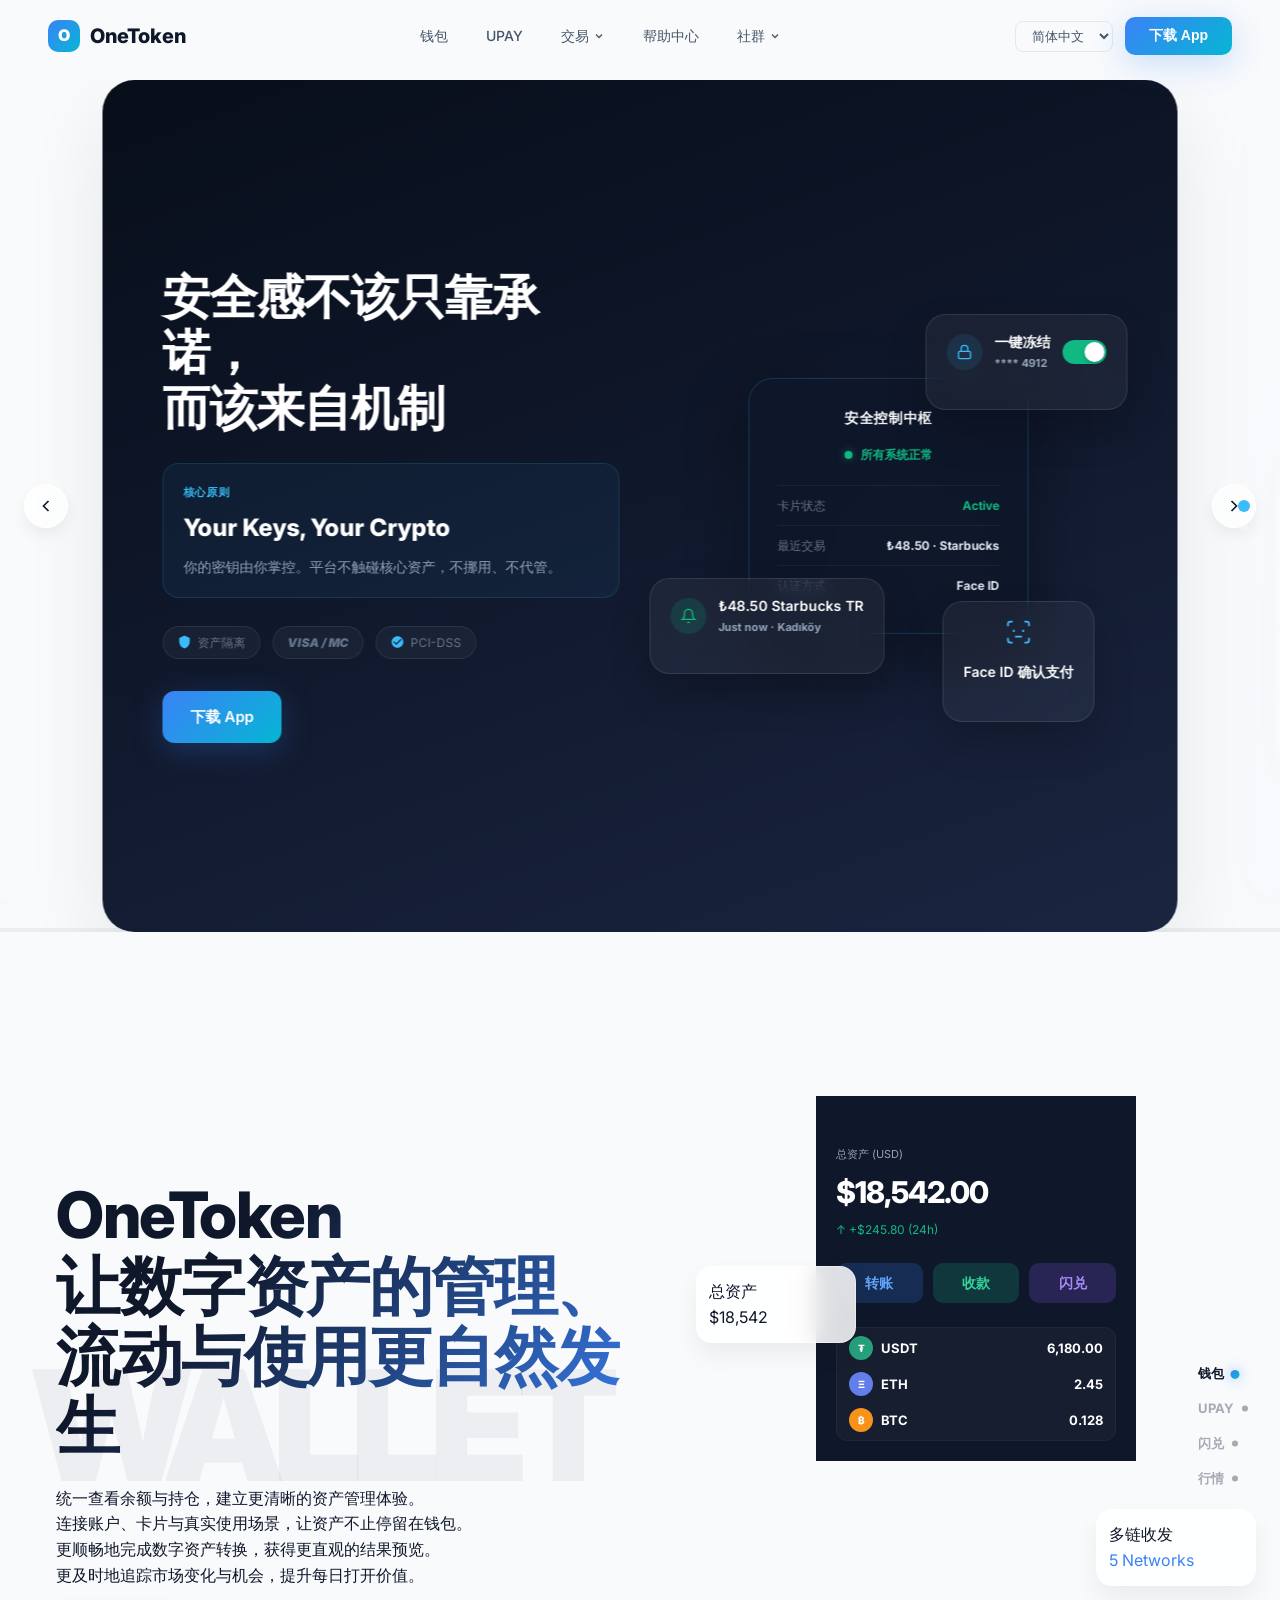
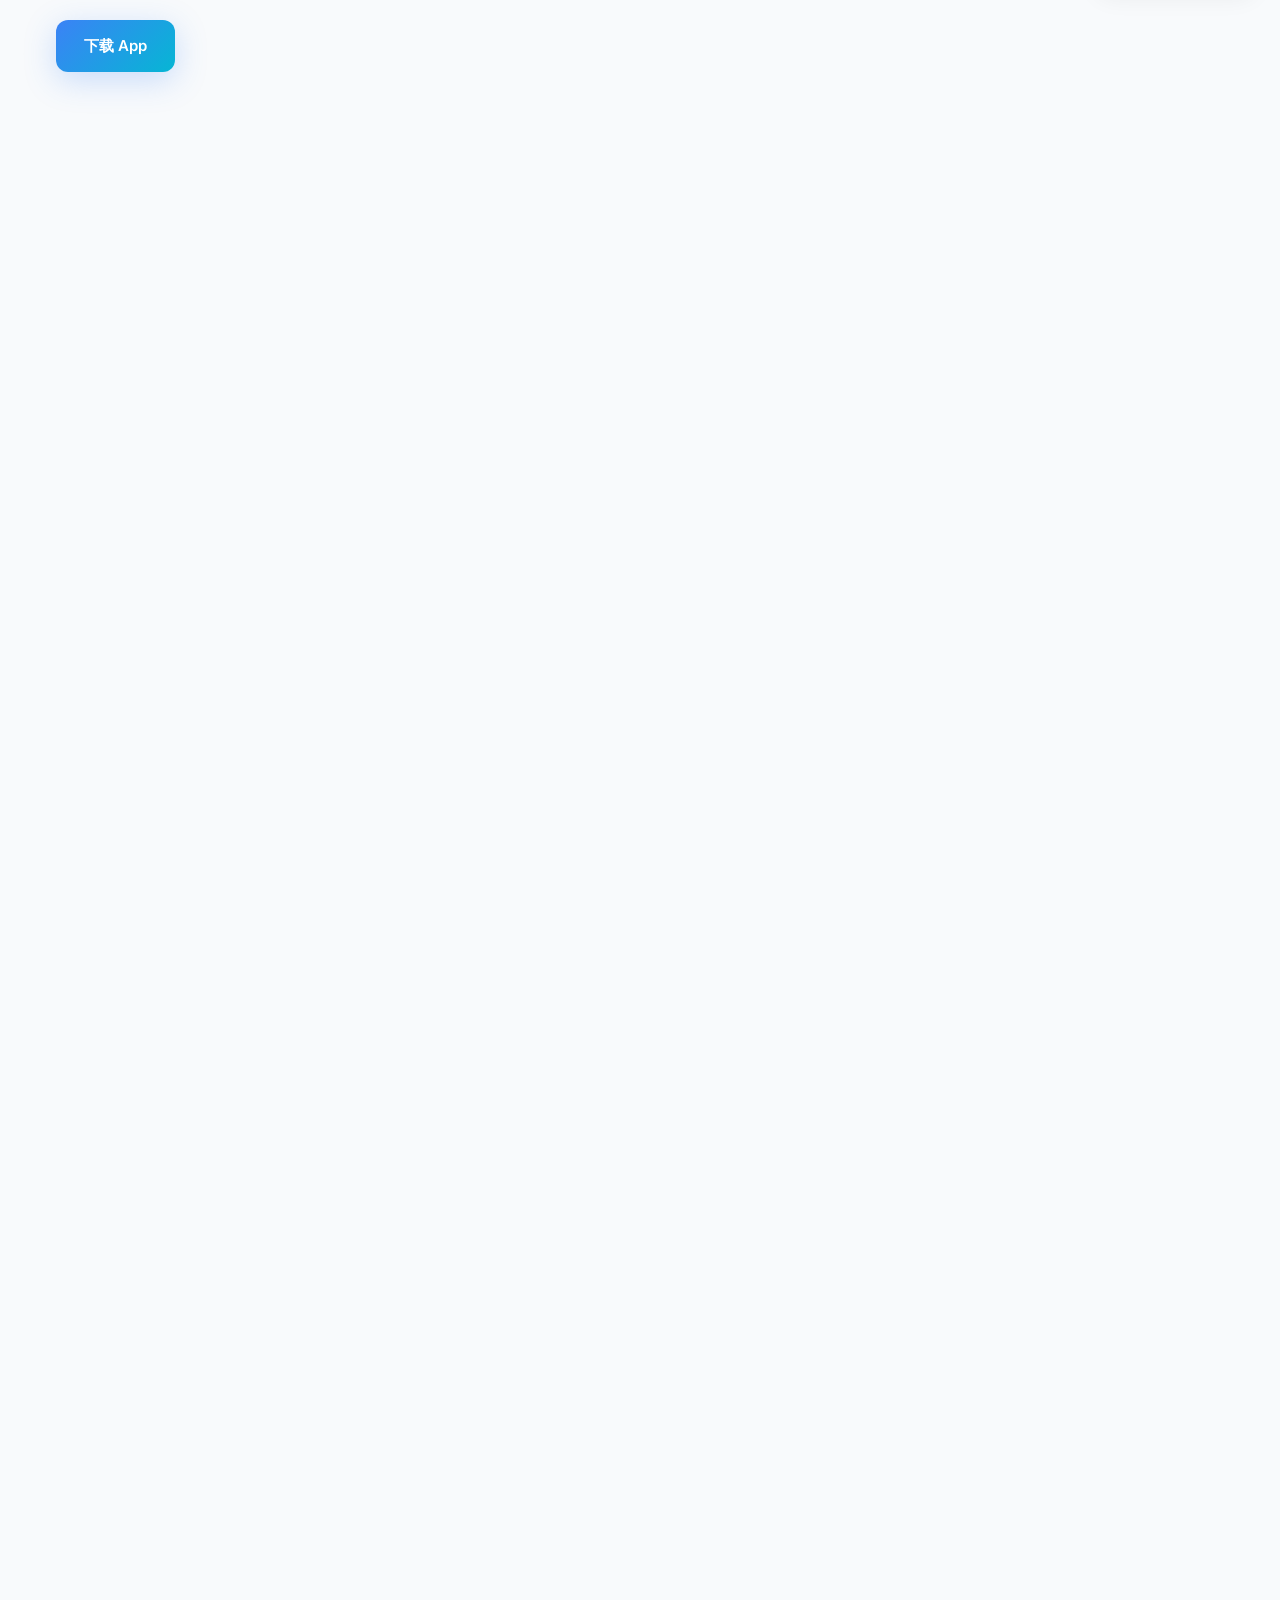
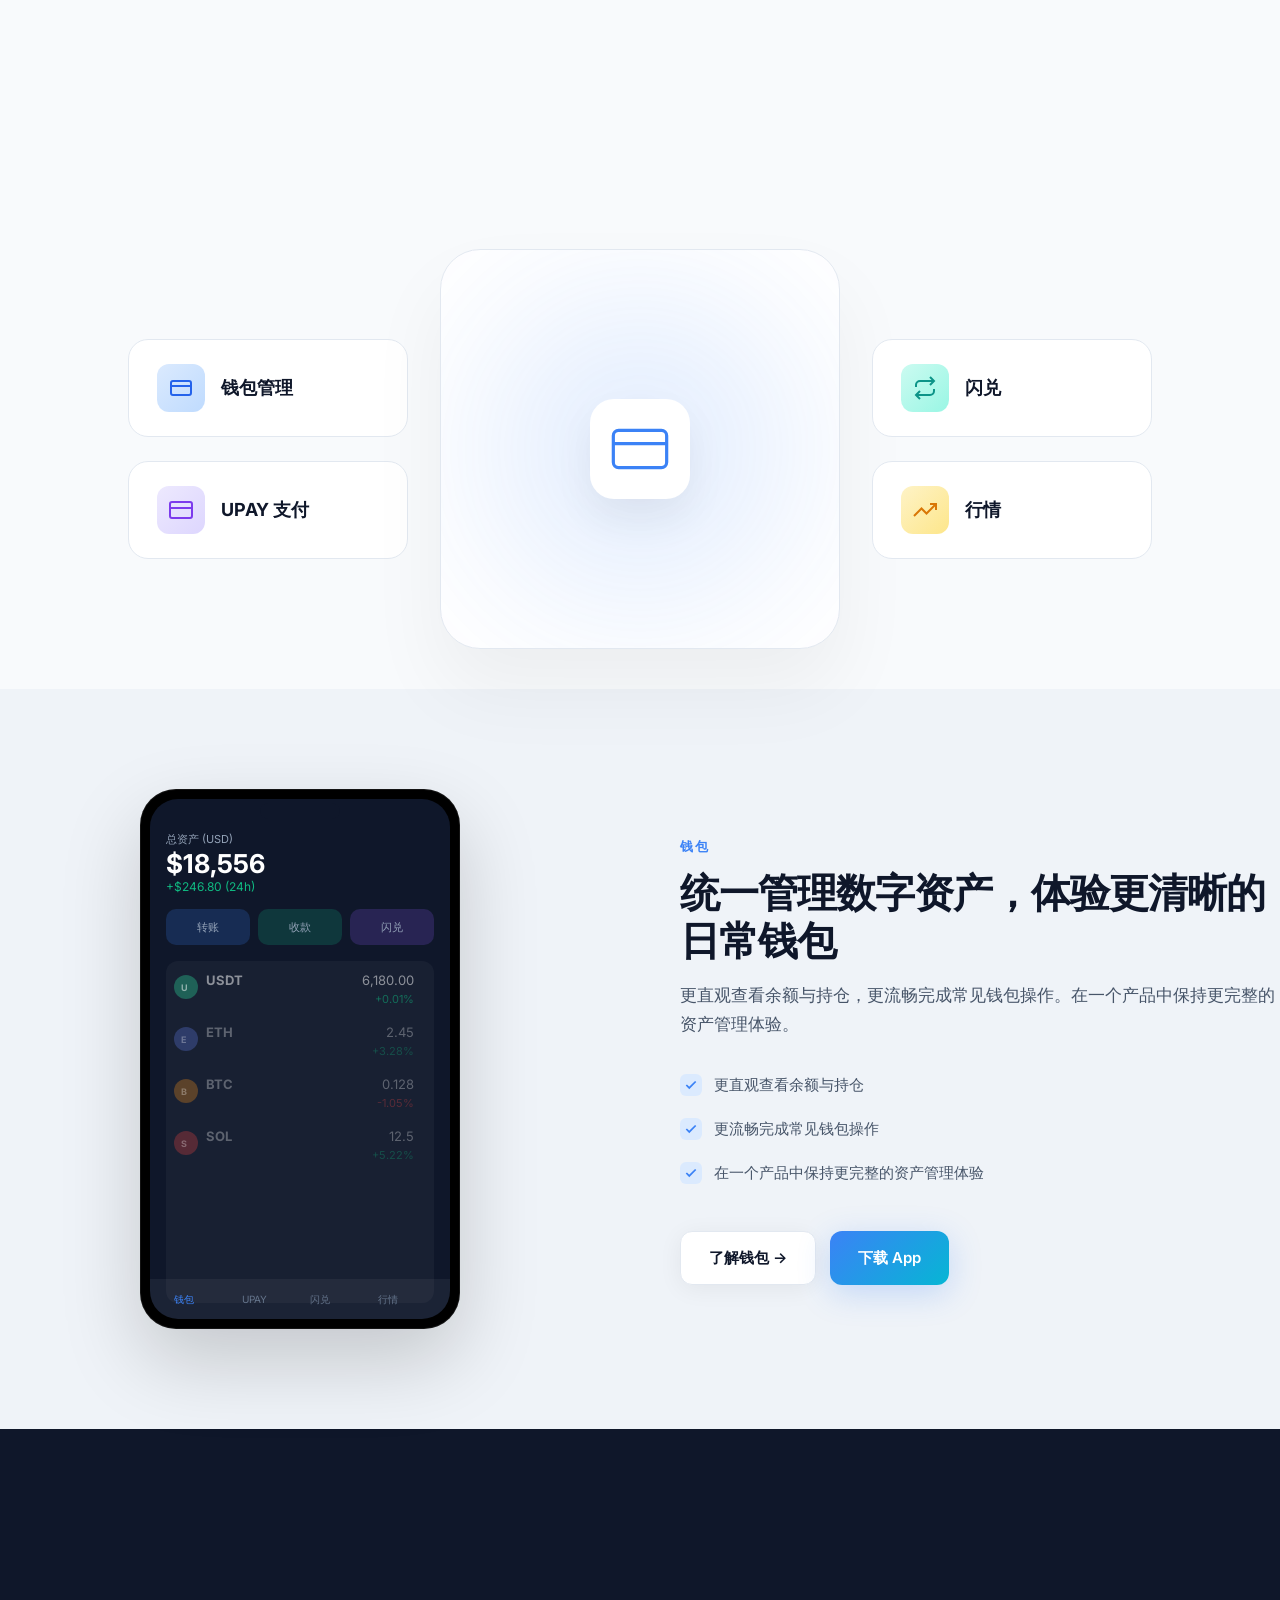
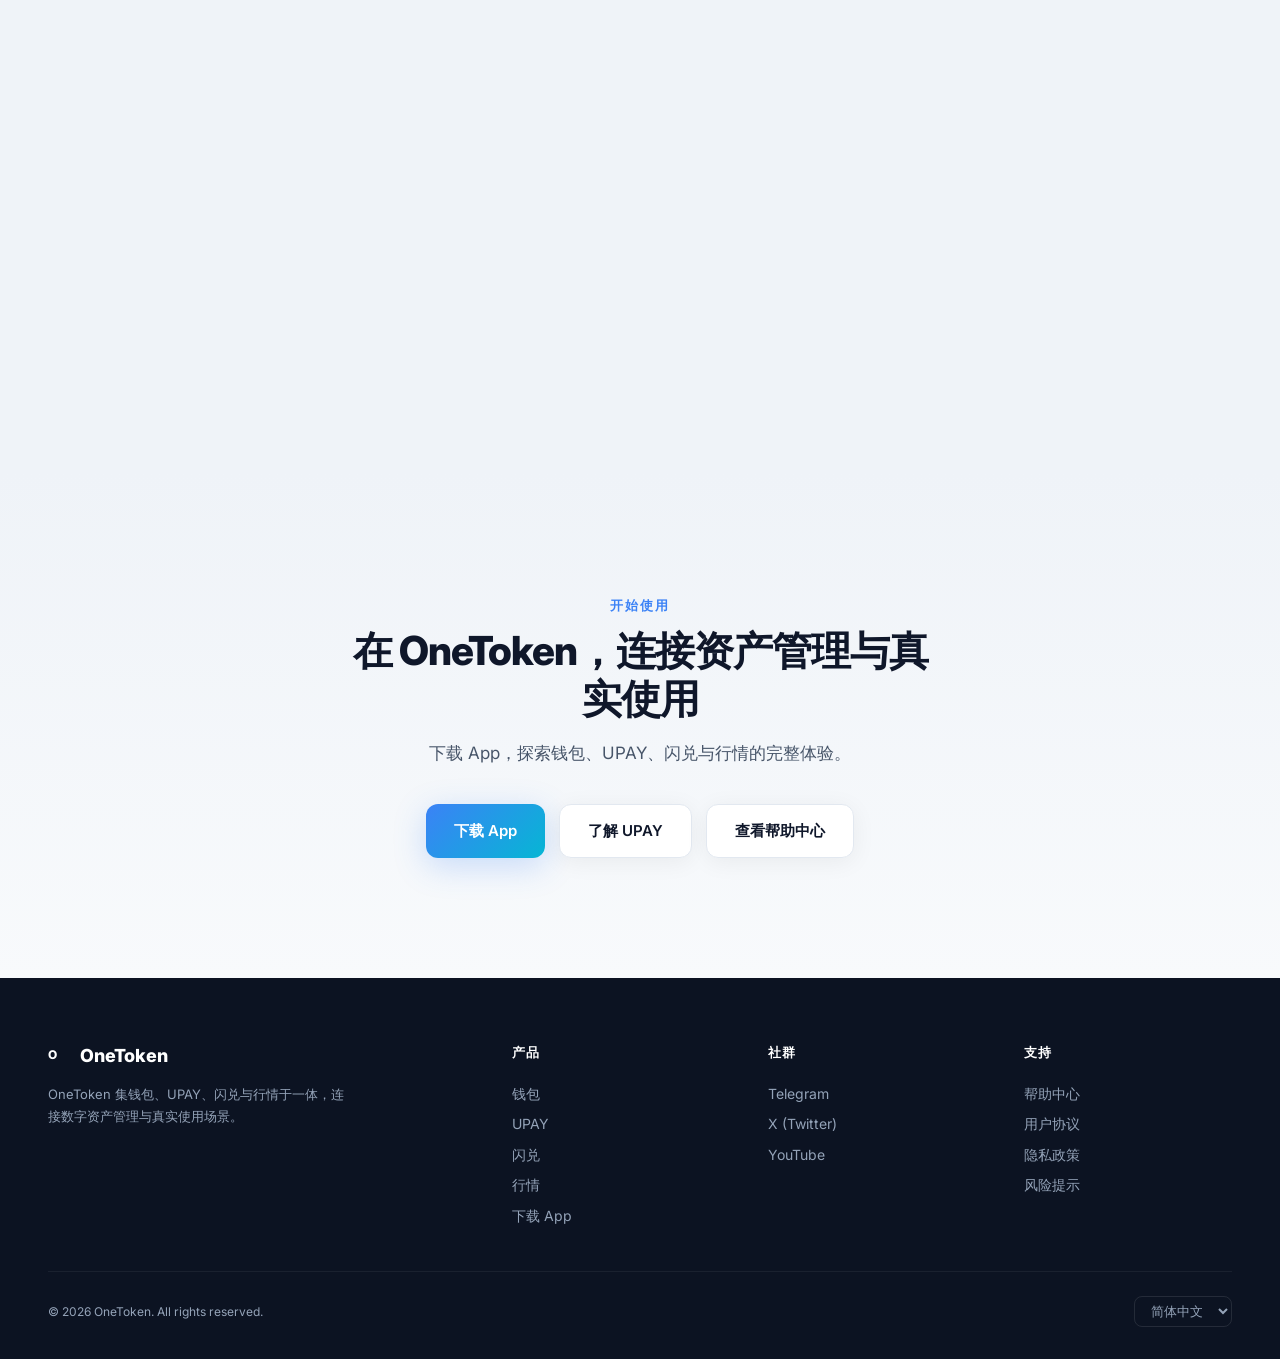
==== index.html @ e1c2c336 "Rename website.html to index.html" ====
<!DOCTYPE html>
<html lang="zh-CN">
<head>
<meta charset="UTF-8">
<meta name="viewport" content="width=device-width, initial-scale=1.0">
<title>OneToken — 让数字资产的管理、流动与使用更自然发生</title>
<meta name="description" content="OneToken 集钱包、UPAY、闪兑与行情于一体，连接资产管理与真实使用场景。">
<link rel="stylesheet" href="website.css">
</head>
<body>

<!-- HEADER -->
<header class="site-header" id="siteHeader">
  <a class="header-logo" onclick="showPage('home')">
    <span class="logo-dot">O</span> OneToken
  </a>
  <button class="mobile-menu-btn" id="mobileMenuBtn" onclick="toggleMobileMenu()">
    <svg width="24" height="24" viewBox="0 0 24 24" fill="none" stroke="currentColor" stroke-width="2"><line x1="3" y1="6" x2="21" y2="6"/><line x1="3" y1="12" x2="21" y2="12"/><line x1="3" y1="18" x2="21" y2="18"/></svg>
  </button>
  <ul class="header-nav" id="mainNav">
    <li><a onclick="showPage('wallet')" data-page="wallet">钱包</a></li>
    <li><a onclick="showPage('upay')" data-page="upay">UPAY</a></li>
    <li class="nav-has-dropdown">
      <a data-page="trade">交易 <svg width="12" height="12" viewBox="0 0 24 24" fill="none" stroke="currentColor" stroke-width="2.5"><polyline points="6 9 12 15 18 9"/></svg></a>
      <div class="nav-dropdown trade-dropdown">
        <a onclick="showPage('swap-demo')">
          <div class="trade-drop-icon swap-icon">
            <svg width="20" height="20" viewBox="0 0 24 24" fill="none" stroke="currentColor" stroke-width="2"><polyline points="17 1 21 5 17 9"/><path d="M3 11V9a4 4 0 014-4h14"/><polyline points="7 23 3 19 7 15"/><path d="M21 13v2a4 4 0 01-4 4H3"/></svg>
          </div>
          <div class="trade-drop-text">
            <div class="trade-drop-title">闪兑</div>
            <div class="trade-drop-desc">更顺畅的数字资产转换体验</div>
          </div>
          <span class="arrow">→</span>
        </a>
        <a onclick="showPage('market-demo')">
          <div class="trade-drop-icon market-icon">
            <svg width="20" height="20" viewBox="0 0 24 24" fill="none" stroke="currentColor" stroke-width="2"><polyline points="23 6 13.5 15.5 8.5 10.5 1 18"/><polyline points="17 6 23 6 23 12"/></svg>
          </div>
          <div class="trade-drop-text">
            <div class="trade-drop-title">行情</div>
            <div class="trade-drop-desc">更及时的市场追踪与发现</div>
          </div>
          <span class="arrow">→</span>
        </a>
      </div>
    </li>
    <li><a onclick="showPage('help')" data-page="help">帮助中心</a></li>
    <li>
      <a>社群 <svg width="12" height="12" viewBox="0 0 24 24" fill="none" stroke="currentColor" stroke-width="2.5"><polyline points="6 9 12 15 18 9"/></svg></a>
      <div class="nav-dropdown">
        <a href="https://t.me/onetoken_official" target="_blank">
          <svg viewBox="0 0 24 24" fill="currentColor"><path d="M12 2C6.48 2 2 6.48 2 12s4.48 10 10 10 10-4.48 10-10S17.52 2 12 2zm4.64 6.8c-.15 1.58-.8 5.42-1.13 7.19-.14.75-.42 1-.68 1.03-.58.05-1.02-.38-1.58-.75-.88-.58-1.38-.94-2.23-1.5-.99-.65-.35-1.01.22-1.59.15-.15 2.71-2.48 2.76-2.69.01-.03.01-.14-.07-.2-.08-.06-.19-.04-.28-.02-.12.03-2.02 1.28-5.69 3.77-.54.37-1.03.55-1.47.54-.48-.01-1.4-.27-2.09-.5-.84-.27-1.51-.42-1.45-.89.03-.25.38-.5 1.04-.78 4.07-1.77 6.79-2.94 8.15-3.51 3.88-1.62 4.69-1.9 5.21-1.91.12 0 .37.03.54.17.14.12.18.28.2.47-.01.06.01.24 0 .37z"/></svg>
          Telegram <span class="arrow">→</span>
        </a>
        <a href="https://x.com/onetoken" target="_blank">
          <svg viewBox="0 0 24 24" fill="currentColor"><path d="M18.244 2.25h3.308l-7.227 8.26 8.502 11.24H16.17l-5.214-6.817L4.99 21.75H1.68l7.73-8.835L1.254 2.25H8.08l4.713 6.231zm-1.161 17.52h1.833L7.084 4.126H5.117z"/></svg>
          X (Twitter) <span class="arrow">→</span>
        </a>
        <a href="https://youtube.com/@onetoken" target="_blank">
          <svg viewBox="0 0 24 24" fill="currentColor"><path d="M23.498 6.186a3.016 3.016 0 0 0-2.122-2.136C19.505 3.545 12 3.545 12 3.545s-7.505 0-9.377.505A3.017 3.017 0 0 0 .502 6.186C0 8.07 0 12 0 12s0 3.93.502 5.814a3.016 3.016 0 0 0 2.122 2.136c1.871.505 9.376.505 9.376.505s7.505 0 9.377-.505a3.015 3.015 0 0 0 2.122-2.136C24 15.93 24 12 24 12s0-3.93-.502-5.814zM9.545 15.568V8.432L15.818 12l-6.273 3.568z"/></svg>
          YouTube <span class="arrow">→</span>
        </a>
      </div>
    </li>
  </ul>
  <div class="header-right">
    <select class="lang-select" id="langSelect"><option>简体中文</option><option>繁體中文</option><option>English</option><option>Türkçe</option></select>
    <button class="btn-download" onclick="showPage('download')">下载 App</button>
  </div>
</header>

<div class="page active" id="page-home">
<!-- ==================== CINEMATIC HERO ==================== -->
<div class="cinematic-hero-wrapper" id="cinematicHero">
  <!-- Horizontal Auto-Scrolling Track -->
  <div class="ch-track-container" id="chTrackContainer">
    <div class="ch-track" id="chTrack">
      
      <!-- ======= Slide 1: Ecosystem ======= -->
      <div class="ch-scene ch-scene-0" data-index="0">
        <div class="ch-bg-layer eco-bg">
          <div class="eco-far"></div>
          <div class="eco-mid">
            <div class="mid-card" style="top:6%;left:4%;transform:rotate(-8deg)">
              <svg width="18" height="18" viewBox="0 0 24 24" fill="none" stroke="currentColor" stroke-width="1.5" opacity="0.5"><path d="M18 8h1a4 4 0 010 8h-1M2 8h16v9a4 4 0 01-4 4H6a4 4 0 01-4-4V8z"/></svg>
              <span>Kahve ₺28</span>
            </div>
            <div class="mid-card" style="top:14%;right:6%;transform:rotate(6deg)">
              <svg width="18" height="18" viewBox="0 0 24 24" fill="none" stroke="currentColor" stroke-width="1.5" opacity="0.5"><path d="M6 2L3 6v14a2 2 0 002 2h14a2 2 0 002-2V6l-3-4zM3 6h18"/></svg>
              <span>Trendyol ₺340</span>
            </div>
            <div class="mid-card" style="bottom:18%;left:6%;transform:rotate(4deg)">
              <svg width="18" height="18" viewBox="0 0 24 24" fill="none" stroke="currentColor" stroke-width="1.5" opacity="0.5"><path d="M21 10c0 7-9 13-9 13s-9-6-9-13a9 9 0 0118 0z"/><circle cx="12" cy="10" r="3"/></svg>
              <span>Kadıköy, Istanbul</span>
            </div>
            <div class="mid-card" style="bottom:8%;right:10%;transform:rotate(-5deg)">
              <svg width="18" height="18" viewBox="0 0 24 24" fill="none" stroke="currentColor" stroke-width="1.5" opacity="0.5"><rect x="2" y="5" width="20" height="14" rx="2"/><path d="M2 10h20"/></svg>
              <span>Migros POS</span>
            </div>
            <div class="mid-card" style="top:50%;left:2%;transform:rotate(12deg)">
              <span style="font-size:20px;font-weight:800;opacity:0.25;">₺</span>
            </div>
            <div class="mid-card" style="top:38%;right:3%;transform:rotate(-10deg)">
              <svg width="16" height="16" viewBox="0 0 24 24" fill="none" stroke="currentColor" stroke-width="1.5" opacity="0.4"><path d="M4 4h16c1.1 0 2 .9 2 2v12c0 1.1-.9 2-2 2H4c-1.1 0-2-.9-2-2V6c0-1.1.9-2 2-2z"/><polyline points="22,6 12,13 2,6"/></svg>
              <span>订阅确认</span>
            </div>
          </div>
        </div>
        <div class="ch-content section-inner eco-layout">
          <div class="ch-text-zone eco-text">
            <h1 class="ch-title">你的每一笔消费，<br>都在为你创造收益</h1>
            <p class="ch-subtitle" style="max-width:420px;">消费不止是花钱，而是进入收益循环。钱包中的资产连接消费与奖励生态。</p>
            <div class="ch-cta-group" style="margin-bottom:40px;">
              <a class="btn btn-primary" onclick="showPage('download')">下载 App</a>
            </div>
            <div class="roi-data-card">
              <div class="roi-card-header">
                <svg width="16" height="16" viewBox="0 0 24 24" fill="none" stroke="currentColor" stroke-width="2"><path d="M22 12h-4l-3 9L9 3l-3 9H2"/></svg>
                <span>动态收益测算</span>
              </div>
              <div class="roi-card-slider">
                <div class="roi-slider-label">每月预计消费</div>
                <div class="roi-slider-value" id="roiConsumption">10,000 TRY</div>
                <input type="range" class="roi-range" min="1000" max="50000" step="1000" value="10000" oninput="updateRoiMock(this.value)">
              </div>
              <div class="roi-card-results">
                <div class="roi-result-block rebate-block">
                  <div class="r-label">预计返利</div>
                  <div class="r-val" id="roiRebate">3.50 U</div>
                </div>
                <div class="roi-result-block yearly-block">
                  <div class="r-label">年化累计权益</div>
                  <div class="r-val" id="roiYearly">~42.00 U</div>
                </div>
              </div>
            </div>
          </div>
          <div class="ch-visual-zone eco-visual">
            <div class="eco-stage">
               <div class="eco-device-core">
                  <div class="composite-phone"><div class="phone-screen-glow"></div></div>
                  <div class="composite-card">OneToken UPAY</div>
               </div>
               <svg class="eco-flow-lines" viewBox="0 0 600 600" fill="none">
                 <path d="M300 180 L480 60" stroke="url(#fg1)" stroke-width="1.5" stroke-dasharray="6 4" opacity="0.25"/>
                 <path d="M240 320 L60 380" stroke="url(#fg2)" stroke-width="1.5" stroke-dasharray="6 4" opacity="0.25"/>
                 <path d="M340 420 L520 520" stroke="url(#fg3)" stroke-width="1.5" stroke-dasharray="6 4" opacity="0.25"/>
                 <defs>
                   <linearGradient id="fg1"><stop stop-color="#F59E0B" offset="0"/><stop stop-color="transparent" offset="1"/></linearGradient>
                   <linearGradient id="fg2"><stop stop-color="#10B981" offset="0"/><stop stop-color="transparent" offset="1"/></linearGradient>
                   <linearGradient id="fg3"><stop stop-color="#8B5CF6" offset="0"/><stop stop-color="transparent" offset="1"/></linearGradient>
                 </defs>
               </svg>
               <div class="eco-pillar pillar-1">
                 <div class="pillar-icon" style="background:rgba(245,158,11,0.1);color:#F59E0B;"><svg viewBox="0 0 24 24" width="24" height="24" fill="none" stroke="currentColor" stroke-width="1.5"><circle cx="12" cy="12" r="10"/><path d="M12 6v6l4 2"/></svg></div>
                 <div class="pillar-body"><strong>持币生息 / 积分</strong><span>U 留在钱包，持续参与价值增长</span><div class="pillar-tag" style="background:rgba(245,158,11,0.08);color:#D97706;">资产留存也有收益</div></div>
               </div>
               <div class="eco-pillar pillar-2">
                 <div class="pillar-icon" style="background:rgba(16,185,129,0.1);color:#10B981;"><svg viewBox="0 0 24 24" width="24" height="24" fill="none" stroke="currentColor" stroke-width="1.5"><path d="M4 4v5h.582m15.356 2A8.001 8.001 0 004.582 9m0 0H9m11 11v-5h-.581m0 0a8.003 8.003 0 01-15.357-2m15.357 2H15"/></svg></div>
                 <div class="pillar-body"><strong>消费返利</strong><span>每次消费后，奖励自动回流生态</span><div class="pillar-tag" style="background:rgba(16,185,129,0.08);color:#059669;">边花边赚</div></div>
               </div>
               <div class="eco-pillar pillar-3">
                 <div class="pillar-icon" style="background:rgba(139,92,246,0.1);color:#8B5CF6;"><svg viewBox="0 0 24 24" width="24" height="24" fill="none" stroke="currentColor" stroke-width="1.5"><path d="M17 20h5v-2a3 3 0 00-5.356-1.857M17 20H7m10 0v-2c0-.656-.126-1.283-.356-1.857M7 20H2v-2a3 3 0 015.356-1.857M7 20v-2c0-.656.126-1.283.356-1.857m0 0a5.002 5.002 0 019.288 0M15 7a3 3 0 11-6 0 3 3 0 016 0z"/></svg></div>
                 <div class="pillar-body"><strong>邀请裂变</strong><span>邀请好友，共享手续费分红</span><div class="pillar-tag" style="background:rgba(139,92,246,0.08);color:#7C3AED;">Invite & Earn</div></div>
               </div>
            </div>
          </div>
        </div>
      </div>
      
      <!-- ======= Slide 2: Security Control Hub ======= -->
      <div class="ch-scene ch-scene-1" data-index="1">
        <div class="ch-bg-layer" style="background: linear-gradient(160deg, #080E1A 0%, #0F172A 45%, #1A2540 100%);"></div>
        <div class="ch-content section-inner dark-mode sec-hub-layout">
          <div class="ch-text-zone sec-text">
            <h1 class="ch-title">安全感不该只靠承诺，<br>而该来自机制</h1>
            <div class="sec-principle">
              <div class="principle-label">核心原则</div>
              <div class="principle-title">Your Keys, Your Crypto</div>
              <div class="principle-desc">你的密钥由你掌控。平台不触碰核心资产，不挪用、不代管。</div>
            </div>
            <div class="sec-trust-rail">
              <div class="trust-item"><svg viewBox="0 0 24 24" width="14" height="14" fill="currentColor"><path d="M12 1L3 5v6c0 5.55 3.84 10.74 9 12 5.16-1.26 9-6.45 9-12V5l-9-4z"/></svg> 资产隔离</div>
              <div class="trust-item" style="font-weight:900;font-style:italic;">VISA / MC</div>
              <div class="trust-item"><svg viewBox="0 0 24 24" width="14" height="14" fill="currentColor"><path d="M12 2C6.48 2 2 6.48 2 12s4.48 10 10 10 10-4.48 10-10S17.52 2 12 2zm-2 15l-5-5 1.41-1.41L10 14.17l7.59-7.59L19 8l-9 9z"/></svg> PCI-DSS</div>
            </div>
            <div class="ch-cta-group">
              <a class="btn btn-primary" onclick="showPage('download')">下载 App</a>
            </div>
          </div>
          <div class="ch-visual-zone sec-visual">
            <div class="sec-hub">
              <div class="hub-center">
                <div class="hub-glow"></div>
                <div class="hub-screen">
                  <div class="hub-title">安全控制中枢</div>
                  <div class="hub-status"><span class="status-dot green"></span> 所有系统正常</div>
                  <div class="hub-row"><span>卡片状态</span><strong style="color:#10B981;">Active</strong></div>
                  <div class="hub-row"><span>最近交易</span><strong>₺48.50 · Starbucks</strong></div>
                  <div class="hub-row"><span>认证方式</span><strong>Face ID</strong></div>
                </div>
              </div>
              <div class="sec-orbit orbit-1 sec-ui-mockup">
                <div class="mock-header">
                  <div class="icon-circle"><svg width="16" height="16" viewBox="0 0 24 24" fill="none" stroke="currentColor" stroke-width="2"><rect x="3" y="11" width="18" height="11" rx="2" ry="2"/><path d="M7 11V7a5 5 0 0110 0v4"/></svg></div>
                  <div><div class="m-title">一键冻结</div><div class="m-sub">**** 4912</div></div>
                  <div class="m-toggle"><div class="m-knob"></div></div>
                </div>
              </div>
              <div class="sec-orbit orbit-2 sec-ui-mockup" style="transition-delay:.12s">
                <div class="mock-header">
                  <div class="icon-circle" style="background:rgba(16,185,129,0.15);color:#10B981;"><svg width="16" height="16" viewBox="0 0 24 24" fill="none" stroke="currentColor" stroke-width="2"><path d="M18 8A6 6 0 006 8c0 7-3 9-3 9h18s-3-2-3-9"/><path d="M13.73 21a2 2 0 01-3.46 0"/></svg></div>
                  <div><div class="m-title">₺48.50 Starbucks TR</div><div class="m-sub">Just now · Kadıköy</div></div>
                </div>
              </div>
              <div class="sec-orbit orbit-3 sec-ui-mockup" style="transition-delay:.24s">
                <div class="mock-header" style="justify-content:center;">
                  <div style="text-align:center;">
                    <svg width="28" height="28" viewBox="0 0 24 24" fill="none" stroke="#38BDF8" stroke-width="1.5" style="margin-bottom:8px;"><path d="M7 3H5a2 2 0 00-2 2v2m14-4h2a2 2 0 012 2v2M3 17v2a2 2 0 002 2h2m10 0h2a2 2 0 002-2v-2M8 10v2m8-2v2M9 16h6"/></svg>
                    <div class="m-title">Face ID 确认支付</div>
                  </div>
                </div>
              </div>
            </div>
          </div>
        </div>
      </div>
      
      <div class="ch-scene ch-scene-2" data-index="2">
        <div class="ch-bg-layer" style="background: radial-gradient(circle at 30% 70%, rgba(16,185,129,0.05) 0%, transparent 50%), #F8FAFC;"></div>
        <div class="ch-content section-inner full-width-content">
          <div class="ch-text-zone center-aligned">
            <h1 class="ch-title">3 步简单入驻，零门槛消费</h1>
            <p class="ch-subtitle">从下载到畅享本地生活消费，仅需极简流程。</p>
            <div class="ch-onboarding-steps">
               <div class="cb-step"><div class="num">1</div><div class="step-content"><div class="s-head">极简注册</div><div class="s-desc">下载 App 并完成认证</div></div></div>
               <div class="cb-line"></div>
               <div class="cb-step"><div class="num">2</div><div class="step-content"><div class="s-head">充值资产</div><div class="s-desc">预留 USDT 作为资金</div></div></div>
               <div class="cb-line"></div>
               <div class="cb-step"><div class="num">3</div><div class="step-content"><div class="s-head">绑定支付</div><div class="s-desc">Apple Pay / Google Pay 即可开始消费</div></div></div>
            </div>
            <div class="ch-bottom-layout">
               <div class="compare-board">
                 <div class="compare-row compare-header">
                   <div class="compare-dim">对比维度</div>
                   <div class="compare-brand">OneToken U卡</div>
                   <div class="compare-alt">传统银行</div>
                 </div>
                 <div class="compare-row">
                   <div class="compare-dim">开卡成本</div>
                   <div class="compare-brand"><span class="chip chip-green">0 月费</span></div>
                   <div class="compare-alt"><span class="chip chip-red">高工本费+年费</span></div>
                 </div>
                 <div class="compare-row">
                   <div class="compare-dim">汇损结构</div>
                   <div class="compare-brand"><span class="chip chip-green">透明·低汇损</span></div>
                   <div class="compare-alt"><span class="chip chip-red">~3%隐藏点差</span></div>
                 </div>
                 <div class="compare-row">
                   <div class="compare-dim">到账体验</div>
                   <div class="compare-brand"><span class="chip chip-green">即付即扣·秒级</span></div>
                   <div class="compare-alt"><span class="chip chip-red">T+1延迟</span></div>
                 </div>
                 <div class="compare-row">
                   <div class="compare-dim">使用门槛</div>
                   <div class="compare-brand"><span class="chip chip-green">极低门槛</span></div>
                   <div class="compare-alt"><span class="chip chip-red">审批复杂</span></div>
                 </div>
               </div>
               <div class="ch-scenario-grid">
                 <div class="ch-scenario-header"><div class="scenario-accent-bar"></div><h3>支持的本地消费场景</h3><p>覆盖土耳其日常高频消费与提现</p></div>
                 <div class="scene-grid-inner">
                   <div class="mat-card"><svg width="20" height="20" viewBox="0 0 24 24" fill="none" stroke="currentColor" stroke-width="2"><rect x="2" y="5" width="20" height="14" rx="2"/><path d="M2 10h20"/></svg><div><strong>POS 终端</strong><span>本地商户刷卡</span></div></div>
                   <div class="mat-card"><svg width="20" height="20" viewBox="0 0 24 24" fill="none" stroke="currentColor" stroke-width="2"><path d="M12 2v20M17 5H9.5a3.5 3.5 0 000 7h5a3.5 3.5 0 010 7H6"/></svg><div><strong>ATM 取现</strong><span>本地提取里拉</span></div></div>
                   <div class="mat-card"><svg width="20" height="20" viewBox="0 0 24 24" fill="none" stroke="currentColor" stroke-width="2"><path d="M6 2L3 6v14a2 2 0 002 2h14a2 2 0 002-2V6l-3-4zM3 6h18M16 10a4 4 0 01-8 0"/></svg><div><strong>外卖电商</strong><span>高频线上消费</span></div></div>
                   <div class="mat-card"><svg width="20" height="20" viewBox="0 0 24 24" fill="none" stroke="currentColor" stroke-width="2"><path d="M12 4v16m8-8H4"/></svg><div><strong>订阅服务</strong><span>Netflix / Spotify</span></div></div>
                 </div>
               </div>
            </div>
            <div class="ch-cta-group center-aligned" style="margin-top:32px;">
              <a class="btn btn-primary" onclick="showPage('download')">下载 App 加入生态</a>
            </div>
          </div>
        </div>
      </div>
      
    </div>
    
    <!-- Navigation / Progress UI -->
    <div class="ch-nav-group">
      <button class="ch-nav-btn ch-nav-prev" id="chBtnPrev">
        <svg width="20" height="20" viewBox="0 0 24 24" fill="none" stroke="currentColor" stroke-width="2"><polyline points="15 18 9 12 15 6"/></svg>
      </button>
      <button class="ch-nav-btn ch-nav-next" id="chBtnNext">
        <svg width="20" height="20" viewBox="0 0 24 24" fill="none" stroke="currentColor" stroke-width="2"><polyline points="9 18 15 12 9 6"/></svg>
      </button>
    </div>
    <div class="ch-timer-container">
      <div class="ch-timer-bar" id="chTimerBar"></div>
    </div>
    <div class="ch-progress-indicator">
      <div class="ch-dot active" data-index="0"></div>
      <div class="ch-dot" data-index="1"></div>
      <div class="ch-dot" data-index="2"></div>
    </div>
  </div>
</div>
<!-- ==================== PRODUCT OVERVIEW ==================== -->
<!-- Product Overview Hero -->
<div class="home-story-wrapper" id="homeStoryWrapper">
  <div class="home-story-sticky">
    
    <!-- 1. Background Layers -->
    <div class="story-bg-layer sc-step-0 active" style="background: radial-gradient(ellipse at 70% 50%, rgba(59,130,246,0.08) 0%, transparent 60%), radial-gradient(ellipse at 30% 80%, rgba(6,182,212,0.06) 0%, transparent 50%);"></div>
    <div class="story-bg-layer sc-step-1" style="background: linear-gradient(135deg, #0F172A 0%, rgba(139,92,246,0.15) 100%);"></div>
    <div class="story-bg-layer sc-step-2" style="background: linear-gradient(135deg, #F8FAFC 0%, rgba(6,182,212,0.1) 100%);"></div>
    <div class="story-bg-layer sc-step-3" style="background: center / cover no-repeat radial-gradient(ellipse at 50% 50%, rgba(245,158,11,0.08) 0%, transparent 70%); background-color: #F8FAFC;"></div>
    
    <!-- 2. Giant Text Layers -->
    <div class="story-giant-texts">
      <div class="story-giant-text sc-step-0 active">WALLET</div>
      <div class="story-giant-text sc-step-1">UPAY</div>
      <div class="story-giant-text sc-step-2">SWAP</div>
      <div class="story-giant-text sc-step-3">MARKET</div>
    </div>

    <div class="section-inner">
      
      <!-- Text Layer -->
      <div class="home-story-text">
        <h1 class="hero-title" style="margin-bottom:24px; max-width:580px;">OneToken<br>让数字资产的管理、流动与使用更自然发生</h1>
        
        <div class="story-sub-text-area">
           <div class="story-sub-text sc-step-0 active">统一查看余额与持仓，建立更清晰的资产管理体验。</div>
           <div class="story-sub-text sc-step-1">连接账户、卡片与真实使用场景，让资产不止停留在钱包。</div>
           <div class="story-sub-text sc-step-2">更顺畅地完成数字资产转换，获得更直观的结果预览。</div>
           <div class="story-sub-text sc-step-3">更及时地追踪市场变化与机会，提升每日打开价值。</div>
        </div>
        
        <div class="btn-group" style="margin-top:32px;">
          <a class="btn btn-primary" onclick="showPage('download')">下载 App</a>
        </div>
      </div>
      
      <!-- Phone visual Layer -->
      <div class="home-story-visual">
         <div class="story-phone-stage" id="storyPhoneStage">
           <!-- Floating Info Cards -->
           <div class="story-float-info sc-step-0 active" style="top:25%; left:-20px; transition-delay: 0.1s;">
              <div class="sc-info-card"><div class="label">总资产</div><div class="val">$18,542</div></div>
           </div>
           <div class="story-float-info sc-step-0 active" style="bottom:25%; right:-20px; transition-delay: 0.2s;">
              <div class="sc-info-card"><div class="label">多链收发</div><div class="val" style="color:#3B82F6;">5 Networks</div></div>
           </div>
           
           <div class="story-float-info sc-step-1" style="top:20%; right:-16px; transition-delay: 0.1s;">
              <div class="sc-info-card"><div class="label">虚拟实体双卡</div><div class="val" style="color:#8B5CF6;">即见即可用</div></div>
           </div>
           <div class="story-float-info sc-step-1" style="bottom:30%; left:-16px; transition-delay: 0.2s;">
              <div class="sc-info-card"><div class="label">UPAY 余额</div><div class="val">$320.50</div></div>
           </div>
           
           <div class="story-float-info sc-step-2" style="top:25%; left:-20px; transition-delay: 0.1s;">
              <div class="sc-info-card"><div class="label">最优路径</div><div class="val" style="color:#06B6D4;">1Inch Router</div></div>
           </div>
           <div class="story-float-info sc-step-2" style="bottom:25%; right:-16px; transition-delay: 0.2s;">
              <div class="sc-info-card"><div class="label">预估收到</div><div class="val" style="color:#06B6D4;">999.80 USDC</div></div>
           </div>

           <div class="story-float-info sc-step-3" style="top:20%; right:-20px; transition-delay: 0.1s;">
              <div class="sc-info-card"><div class="label">自选追踪</div><div class="val" style="color:#F59E0B;">+8 热门项目</div></div>
           </div>
           <div class="story-float-info sc-step-3" style="bottom:20%; left:-16px; transition-delay: 0.2s;">
              <div class="sc-info-card"><div class="label">上涨提醒</div><div class="val" style="color:#10B981;">实时触达</div></div>
           </div>

           <!-- Multilayer Glows -->
           <div class="story-glow sc-glow-0"><div class="glow-blob glow-blue"></div></div>
           <div class="story-glow sc-glow-1"><div class="glow-blob glow-purple"></div></div>
           <div class="story-glow sc-glow-2"><div class="glow-blob glow-cyan"></div></div>
           <div class="story-glow sc-glow-3"><div class="glow-blob glow-orange"></div></div>

           <!-- The Phone Device container -->
           <div class="story-phone" id="storyPhone">
            <!-- Notch -->
            <div class="story-phone-notch"></div>
            
            <!-- Screen Display Area -->
            <div class="story-phone-screen">
               <!-- Screen 0: Wallet -->
               <div class="story-screen sc-step-0 active" style="background:#0F172A; padding:50px 20px 20px; color:#fff;">
                 <div style="font-size:11px;color:#94A3B8;margin-bottom:4px;">总资产 (USD)</div>
                 <div style="font-size:30px;font-weight:800;letter-spacing:-1px;">$18,542.00</div>
                 <div style="font-size:12px;color:#10B981;margin-bottom:24px;margin-top:4px;">↑ +$245.80 (24h)</div>
                 <div style="display:flex;gap:10px;margin-bottom:24px;">
                   <div style="flex:1;height:40px;background:rgba(59,130,246,0.2);border-radius:10px;display:flex;align-items:center;justify-content:center;color:#60A5FA;"><span style="font-size:14px;font-weight:700;">转账</span></div>
                   <div style="flex:1;height:40px;background:rgba(16,185,129,0.2);border-radius:10px;display:flex;align-items:center;justify-content:center;color:#34D399;"><span style="font-size:14px;font-weight:700;">收款</span></div>
                   <div style="flex:1;height:40px;background:rgba(139,92,246,0.2);border-radius:10px;display:flex;align-items:center;justify-content:center;color:#A78BFA;"><span style="font-size:14px;font-weight:700;">闪兑</span></div>
                 </div>
                 <div style="background:rgba(255,255,255,0.03);border-radius:12px;padding:8px 12px;display:flex;flex-direction:column;gap:12px;border:1px solid rgba(255,255,255,0.04);">
                   <div style="display:flex;justify-content:space-between;align-items:center;"><div style="display:flex;align-items:center;gap:8px;"><div style="width:24px;height:24px;background:#26A17B;color:#fff;border-radius:50%;display:flex;align-items:center;justify-content:center;font-size:10px;font-weight:800;">₮</div><span style="font-size:13px;font-weight:700;">USDT</span></div><div style="text-align:right;"><span style="display:block;font-size:13px;font-weight:700;">6,180.00</span></div></div>
                   <div style="display:flex;justify-content:space-between;align-items:center;"><div style="display:flex;align-items:center;gap:8px;"><div style="width:24px;height:24px;background:#627EEA;color:#fff;border-radius:50%;display:flex;align-items:center;justify-content:center;font-size:10px;font-weight:800;">Ξ</div><span style="font-size:13px;font-weight:700;">ETH</span></div><div style="text-align:right;"><span style="display:block;font-size:13px;font-weight:700;">2.45</span></div></div>
                   <div style="display:flex;justify-content:space-between;align-items:center;"><div style="display:flex;align-items:center;gap:8px;"><div style="width:24px;height:24px;background:#F7931A;color:#fff;border-radius:50%;display:flex;align-items:center;justify-content:center;font-size:10px;font-weight:800;">₿</div><span style="font-size:13px;font-weight:700;">BTC</span></div><div style="text-align:right;"><span style="display:block;font-size:13px;font-weight:700;">0.128</span></div></div>
                 </div>
               </div>
               
               <!-- Screen 1: UPAY -->
               <div class="story-screen sc-step-1" style="background:linear-gradient(180deg, #101829 0%, #0B0F1A 100%); padding:50px 20px 20px;">
                 <div style="text-align:center;">
                   <div style="font-size:11px;color:#64748B;font-weight:500;">UPAY账户可用余额</div>
                   <div style="font-size:32px;font-weight:800;color:#F1F5F9;letter-spacing:-1px;margin:4px 0;">$320.50</div>
                 </div>
                 <div style="margin-top:20px;display:flex;gap:10px;">
                   <div style="flex:1;height:44px;background:linear-gradient(135deg, #4338CA 0%, #6366F1 100%);border-radius:10px;color:#fff;display:flex;align-items:center;justify-content:center;font-size:13px;font-weight:700;">充值</div>
                   <div style="flex:1;height:44px;background:rgba(255,255,255,0.05);border-radius:10px;color:#C7D2FE;display:flex;align-items:center;justify-content:center;font-size:13px;font-weight:700;">提现</div>
                 </div>
                 <div style="margin-top:24px;background:linear-gradient(135deg,#3B82F6,#06B6D4);border-radius:12px;height:140px;padding:20px;color:#fff;position:relative;overflow:hidden;box-shadow:0 12px 24px rgba(59,130,246,0.25);">
                    <div style="font-size:10px;opacity:0.8;">VISA Virtual</div>
                    <div style="font-size:16px;font-weight:700;margin-top:24px;letter-spacing:2px;font-family:monospace;">**** 9999</div>
                    <div style="position:absolute;bottom:16px;left:16px;font-size:11px;">12/29</div>
                    <div style="position:absolute;bottom:16px;right:16px;font-size:13px;font-weight:700;">$1,250.80</div>
                 </div>
               </div>

               <!-- Screen 2: Swap -->
               <div class="story-screen sc-step-2" style="background:#FAFAFA; padding:50px 16px 20px; color:#0F172A;">
                 <h3 style="margin-bottom:16px;font-size:16px;font-weight:700;text-align:center;">闪兑</h3>
                 <div style="background:#fff;border-radius:12px;padding:12px;margin-bottom:8px;border:1px solid #E2E8F0;box-shadow:0 4px 12px rgba(0,0,0,0.02);">
                   <div style="color:#64748B;font-size:11px;font-weight:600;margin-bottom:8px;">跨链兑换卖出</div>
                   <div style="display:flex;justify-content:space-between;align-items:center;">
                     <span style="font-size:22px;font-weight:800;font-family:monospace;">1,000</span>
                     <span style="background:#F1F5F9;padding:6px 10px;border-radius:16px;font-size:11px;font-weight:700;display:flex;align-items:center;gap:4px;"><span style="width:14px;height:14px;background:#26A17B;color:#fff;border-radius:50%;display:inline-flex;align-items:center;justify-content:center;font-size:8px;">₮</span> USDT</span>
                   </div>
                 </div>
                 <div style="text-align:center;margin:-10px 0;position:relative;z-index:2;">
                    <div style="width:28px;height:28px;background:#fff;border-radius:50%;display:inline-flex;align-items:center;justify-content:center;box-shadow:0 4px 8px rgba(0,0,0,0.08);color:#06B6D4;"><svg width="14" height="14" viewBox="0 0 24 24" fill="none" stroke="currentColor" stroke-width="2"><line x1="12" y1="5" x2="12" y2="19"/><polyline points="19 12 12 19 5 12"/></svg></div>
                 </div>
                 <div style="background:#fff;border-radius:12px;padding:12px;margin-top:8px;border:1px solid #E2E8F0;box-shadow:0 4px 12px rgba(0,0,0,0.02);">
                   <div style="color:#64748B;font-size:11px;font-weight:600;margin-bottom:8px;">跨链兑换接收</div>
                   <div style="display:flex;justify-content:space-between;align-items:center;">
                     <span style="font-size:22px;font-weight:800;font-family:monospace;color:#06B6D4;">999.80</span>
                     <span style="background:#F1F5F9;padding:6px 10px;border-radius:16px;font-size:11px;font-weight:700;display:flex;align-items:center;gap:4px;"><span style="width:14px;height:14px;background:#2775CA;color:#fff;border-radius:50%;display:inline-flex;align-items:center;justify-content:center;font-size:8px;">$</span> USDC</span>
                   </div>
                 </div>
                 <div style="margin-top:16px;background:#F8FAFC;border:1px solid #E2E8F0;border-radius:8px;padding:8px 12px;font-size:11px;display:flex;justify-content:space-between;"><span style="color:#64748B;">最优路径</span><span style="font-weight:700;color:#06B6D4;">1Inch Router</span></div>
                 <div style="margin-top:20px;background:#06B6D4;color:#fff;text-align:center;padding:12px;border-radius:12px;font-size:13px;font-weight:700;">预览结果</div>
               </div>
               
               <!-- Screen 3: Market -->
               <div class="story-screen sc-step-3" style="background:#0F172A; padding:50px 16px 20px; color:#fff;">
                 <h3 style="margin-bottom:20px;font-size:16px;font-weight:700;text-align:center;">行情</h3>
                 <div style="display:flex;background:rgba(255,255,255,0.05);border-radius:10px;padding:3px;margin-bottom:16px;">
                    <div style="flex:1;text-align:center;padding:6px;font-size:11px;font-weight:600;background:rgba(255,255,255,0.1);border-radius:8px;color:#F1F5F9;">热门</div>
                    <div style="flex:1;text-align:center;padding:6px;font-size:11px;color:#94A3B8;">涨幅榜</div>
                    <div style="flex:1;text-align:center;padding:6px;font-size:11px;color:#94A3B8;">自选</div>
                 </div>
                 <div style="display:flex;flex-direction:column;gap:12px;">
                   <div style="display:flex;justify-content:space-between;align-items:center;border-bottom:1px solid rgba(255,255,255,0.04);padding-bottom:10px;">
                     <div style="display:flex;align-items:center;gap:10px;"><div style="width:24px;height:24px;background:#F7931A;border-radius:50%;display:flex;align-items:center;justify-content:center;font-weight:800;font-size:10px;">₿</div><div><div style="font-weight:700;font-size:13px;">BTC</div><div style="font-size:10px;color:#94A3B8;">Bitcoin</div></div></div>
                     <div style="text-align:right;"><div style="font-weight:700;font-size:13px;font-family:monospace;">$87,423</div><div style="color:#10B981;font-size:10px;font-weight:600;">+2.34%</div></div>
                   </div>
                   <div style="display:flex;justify-content:space-between;align-items:center;border-bottom:1px solid rgba(255,255,255,0.04);padding-bottom:10px;">
                     <div style="display:flex;align-items:center;gap:10px;"><div style="width:24px;height:24px;background:#627EEA;border-radius:50%;display:flex;align-items:center;justify-content:center;font-weight:800;font-size:10px;">Ξ</div><div><div style="font-weight:700;font-size:13px;">ETH</div><div style="font-size:10px;color:#94A3B8;">Ethereum</div></div></div>
                     <div style="text-align:right;"><div style="font-weight:700;font-size:13px;font-family:monospace;">$3,892.50</div><div style="color:#10B981;font-size:10px;font-weight:600;">+3.28%</div></div>
                   </div>
                   <div style="display:flex;justify-content:space-between;align-items:center;border-bottom:1px solid rgba(255,255,255,0.04);padding-bottom:10px;">
                     <div style="display:flex;align-items:center;gap:10px;"><div style="width:24px;height:24px;background:#E84142;border-radius:50%;display:flex;align-items:center;justify-content:center;font-weight:800;font-size:10px;">S</div><div><div style="font-weight:700;font-size:13px;">SOL</div><div style="font-size:10px;color:#94A3B8;">Solana</div></div></div>
                     <div style="text-align:right;"><div style="font-weight:700;font-size:13px;font-family:monospace;">$186.50</div><div style="color:#EF4444;font-size:10px;font-weight:600;">-1.05%</div></div>
                   </div>
                 </div>
               </div>
               
            </div>
         </div>
         <!-- End of .story-phone-stage -->
         </div>
      </div>
    </div>
    
    <!-- 3. Progress Indicator Sidebar -->
    <div class="story-indicator">
      <div class="indicator-item sc-step-0 active"><span class="label">钱包</span><div class="dot"></div></div>
      <div class="indicator-item sc-step-1"><span class="label">UPAY</span><div class="dot"></div></div>
      <div class="indicator-item sc-step-2"><span class="label">闪兑</span><div class="dot"></div></div>
      <div class="indicator-item sc-step-3"><span class="label">行情</span><div class="dot"></div></div>
    </div>
  </div>
</div>

<!-- Capabilities Index -->
<section class="section" style="padding-top:20px; padding-bottom:40px;" id="capSection">
  <div style="text-align:center;" class="reveal">
    <h2 class="section-title" style="margin-bottom:10px; font-size:24px;">探索四大能力</h2>
  </div>
  <div class="cap-matrix" id="capMatrix">
    <!-- Left Column: Wallet & UPAY -->
    <div class="cap-matrix-col left-col">
      <div class="cap-card reveal" onclick="showPage('wallet')" data-cap="wallet" onmouseenter="setCapMatrixActive('wallet')">
        <div class="cap-card-default">
           <div class="cap-icon wallet"><svg width="24" height="24" viewBox="0 0 24 24" fill="none" stroke="currentColor" stroke-width="2"><rect x="2" y="5" width="20" height="14" rx="2"/><path d="M2 10h20"/></svg></div>
           <h3>钱包管理</h3>
        </div>
        <div class="cap-card-detail">
           <p>统一查看余额与持仓，体验更清晰的日常钱包。</p>
        </div>
      </div>
      
      <div class="cap-card reveal reveal-delay-1" onclick="showPage('upay')" data-cap="upay" onmouseenter="setCapMatrixActive('upay')">
        <div class="cap-card-default">
           <div class="cap-icon upay"><svg width="24" height="24" viewBox="0 0 24 24" fill="none" stroke="currentColor" stroke-width="2"><rect x="1" y="4" width="22" height="16" rx="2"/><line x1="1" y1="10" x2="23" y2="10"/></svg></div>
           <h3>UPAY 支付</h3>
        </div>
        <div class="cap-card-detail">
           <p>把数字资产带向更真实的使用场景与计划奖励。</p>
        </div>
      </div>
    </div>
    
    <!-- Center Column: Main Visual (Desktop only mostly, or stays on top on mobile) -->
    <div class="cap-matrix-center reveal reveal-delay-2" id="capMatrixCenter">
      <div class="matrix-visual-layer mv-wallet active">
         <div class="mv-blob" style="background:rgba(59,130,246,0.15);"></div>
         <div class="mv-icon"><svg width="64" height="64" viewBox="0 0 24 24" fill="none" stroke="#3B82F6" stroke-width="1.2"><rect x="2" y="5" width="20" height="14" rx="2"/><path d="M2 10h20"/></svg></div>
      </div>
      <div class="matrix-visual-layer mv-upay">
         <div class="mv-blob" style="background:rgba(139,92,246,0.15);"></div>
         <div class="mv-icon"><svg width="64" height="64" viewBox="0 0 24 24" fill="none" stroke="#8B5CF6" stroke-width="1.2"><rect x="1" y="4" width="22" height="16" rx="2"/><line x1="1" y1="10" x2="23" y2="10"/></svg></div>
      </div>
      <div class="matrix-visual-layer mv-swap">
         <div class="mv-blob" style="background:rgba(6,182,212,0.15);"></div>
         <div class="mv-icon"><svg width="64" height="64" viewBox="0 0 24 24" fill="none" stroke="#06B6D4" stroke-width="1.2"><polyline points="17 1 21 5 17 9"/><path d="M3 11V9a4 4 0 014-4h14"/><polyline points="7 23 3 19 7 15"/><path d="M21 13v2a4 4 0 01-4 4H3"/></svg></div>
      </div>
      <div class="matrix-visual-layer mv-market">
         <div class="mv-blob" style="background:rgba(245,158,11,0.15);"></div>
         <div class="mv-icon"><svg width="64" height="64" viewBox="0 0 24 24" fill="none" stroke="#F59E0B" stroke-width="1.2"><polyline points="23 6 13.5 15.5 8.5 10.5 1 18"/><polyline points="17 6 23 6 23 12"/></svg></div>
      </div>
    </div>

    <!-- Right Column: Swap & Market -->
    <div class="cap-matrix-col right-col">
      <div class="cap-card reveal reveal-delay-3" onclick="showPage('swap-demo')" data-cap="swap" onmouseenter="setCapMatrixActive('swap')">
        <div class="cap-card-default">
           <div class="cap-icon swap"><svg width="24" height="24" viewBox="0 0 24 24" fill="none" stroke="currentColor" stroke-width="2"><polyline points="17 1 21 5 17 9"/><path d="M3 11V9a4 4 0 014-4h14"/><polyline points="7 23 3 19 7 15"/><path d="M21 13v2a4 4 0 01-4 4H3"/></svg></div>
           <h3>闪兑</h3>
        </div>
        <div class="cap-card-detail">
           <p>提供多链最优的自然资产转换路径与体验。</p>
        </div>
      </div>
      
      <div class="cap-card reveal reveal-delay-4" onclick="showPage('market-demo')" data-cap="market" onmouseenter="setCapMatrixActive('market')">
        <div class="cap-card-default">
           <div class="cap-icon market"><svg width="24" height="24" viewBox="0 0 24 24" fill="none" stroke="currentColor" stroke-width="2"><polyline points="23 6 13.5 15.5 8.5 10.5 1 18"/><polyline points="17 6 23 6 23 12"/></svg></div>
           <h3>行情</h3>
        </div>
        <div class="cap-card-detail">
           <p>提供实时的市场追踪发现与价格动态。</p>
        </div>
      </div>
    </div>
  </div>
</section>

<!-- Wallet Preview -->
<section class="section-alt" id="walletSection">
  <div class="section-inner feature-row reveal">
    <div class="feature-visual wallet-anim-wrap">
      <div class="wallet-device-frame">
        <canvas id="walletCanvas" width="300" height="520"></canvas>
      </div>
    </div>
    <div class="feature-text">
      <span class="section-label">钱包</span>
      <h2 class="section-title">统一管理数字资产，体验更清晰的日常钱包</h2>
      <p class="section-desc">更直观查看余额与持仓，更流畅完成常见钱包操作。在一个产品中保持更完整的资产管理体验。</p>
      <ul class="feature-list">
        <li><span class="check"><svg width="14" height="14" viewBox="0 0 24 24" fill="none" stroke="currentColor" stroke-width="3"><polyline points="20 6 9 17 4 12"/></svg></span>更直观查看余额与持仓</li>
        <li><span class="check"><svg width="14" height="14" viewBox="0 0 24 24" fill="none" stroke="currentColor" stroke-width="3"><polyline points="20 6 9 17 4 12"/></svg></span>更流畅完成常见钱包操作</li>
        <li><span class="check"><svg width="14" height="14" viewBox="0 0 24 24" fill="none" stroke="currentColor" stroke-width="3"><polyline points="20 6 9 17 4 12"/></svg></span>在一个产品中保持更完整的资产管理体验</li>
      </ul>
      <div class="btn-group">
        <a class="btn btn-secondary" onclick="showPage('wallet')">了解钱包 →</a>
        <a class="btn btn-primary" onclick="showPage('download')">下载 App</a>
      </div>
    </div>
  </div>
</section>

<!-- UPAY Flagship -->
<section class="section-dark" style="padding:120px 48px;" id="upaySection">
  <div class="section-inner reveal">
    <div style="text-align:center;margin-bottom:48px;">
      <span class="section-label">旗舰模块</span>
      <h2 class="section-title" style="color:#fff;">UPAY，把数字资产带向更真实的使用场景</h2>
      <p class="section-desc" style="margin:0 auto;">从账户承接、卡片使用，到计划与奖励、伙伴与津贴，UPAY 让资产不止停留在钱包里。</p>
    </div>
    <div class="upay-tabs" style="justify-content:center;">
      <button class="upay-tab active" onclick="switchUpayTab(0)">虚拟卡 / 实体卡</button>
      <button class="upay-tab" onclick="switchUpayTab(1)">充值与使用</button>
      <button class="upay-tab" onclick="switchUpayTab(2)">灵活计划</button>
      <button class="upay-tab" onclick="switchUpayTab(3)">合伙中心 / 津贴</button>
    </div>
    <div id="upayPanels">
      <div class="upay-panel active">
        <div style="flex:1;"><h3 style="font-size:22px;font-weight:700;color:#fff;margin-bottom:12px;">线上 + 线下，覆盖更多场景</h3><p style="color:#94A3B8;line-height:1.7;">虚拟卡适配线上消费场景，快速开通即用；实体卡延展线下支付能力，高端卡面设计。两种卡片均从 UPAY账户 充值使用。</p></div>
        <div style="flex:1;display:flex;gap:16px;justify-content:center;">
          <div class="upay-card-float ui-card-dark ui-card" style="width:200px;text-align:center;"><div style="font-size:11px;color:#94A3B8;margin-bottom:8px;">虚拟卡</div><div style="background:linear-gradient(135deg,#3B82F6,#06B6D4);border-radius:12px;height:120px;display:flex;align-items:center;justify-content:center;color:#fff;font-weight:700;">VISA **** 9999</div><div style="margin-top:10px;font-size:14px;font-weight:700;color:#fff;">$1,250.80</div></div>
          <div class="upay-card-float ui-card-dark ui-card" style="width:200px;text-align:center;animation-delay:-2s;"><div style="font-size:11px;color:#94A3B8;margin-bottom:8px;">实体卡</div><div style="background:linear-gradient(135deg,#1E293B,#334155);border-radius:12px;height:120px;display:flex;align-items:center;justify-content:center;color:#fff;font-weight:700;border:1px solid rgba(255,255,255,0.1);">MASTER **** 6666</div><div style="margin-top:10px;font-size:14px;font-weight:700;color:#fff;">$4,200.00</div></div>
        </div>
      </div>
      <div class="upay-panel">
        <div style="flex:1;"><h3 style="font-size:22px;font-weight:700;color:#fff;margin-bottom:12px;">资产进入使用流程</h3><p style="color:#94A3B8;line-height:1.7;">外部资产充值进入 UPAY账户，再分配至虚拟卡或实体卡完成消费。支持提现至外部钱包，支持 UPAY账户间内部互转。</p></div>
        <div style="flex:1;display:flex;align-items:center;justify-content:center;">
          <div class="upay-flow-visual">
            <div class="flow-node flow-node-source">外部钱包</div>
            <div class="flow-arrow"><svg width="24" height="24" viewBox="0 0 24 24" fill="none" stroke="#3B82F6" stroke-width="2"><path d="M5 12h14M12 5l7 7-7 7"/></svg></div>
            <div class="flow-node flow-node-center">UPAY账户</div>
            <div class="flow-arrow"><svg width="24" height="24" viewBox="0 0 24 24" fill="none" stroke="#8B5CF6" stroke-width="2"><path d="M5 12h14M12 5l7 7-7 7"/></svg></div>
            <div class="flow-targets">
              <div class="flow-node flow-node-target">虚拟卡</div>
              <div class="flow-node flow-node-target">实体卡</div>
              <div class="flow-node flow-node-target flow-node-alt">提现</div>
            </div>
          </div>
        </div>
      </div>
      <div class="upay-panel">
        <div style="flex:1;"><h3 style="font-size:22px;font-weight:700;color:#fff;margin-bottom:12px;">灵活计划</h3><p style="color:#94A3B8;line-height:1.7;">灵活计划支持随存随取，奖励每日发放至 UPAY账户。奖励可保留或自动回投灵活计划继续增长。</p></div>
        <div style="flex:1;display:flex;gap:16px;justify-content:center;">
          <div class="upay-card-float ui-card-dark ui-card" style="width:200px;"><div style="font-size:12px;color:#94A3B8;">灵活计划</div><div style="font-size:20px;font-weight:800;color:#fff;margin:8px 0;">$5,000</div><div style="font-size:12px;color:#10B981;">灵活奖励 +$3.42/日</div><div style="margin-top:12px;padding:8px;background:rgba(16,185,129,0.1);border-radius:8px;font-size:11px;color:#10B981;">APY 4.5%</div></div>
          <div class="upay-card-float ui-card-dark ui-card" style="width:200px;animation-delay:-3s;"><div style="font-size:12px;color:#94A3B8;">自动回投</div><div style="font-size:20px;font-weight:800;color:#fff;margin:8px 0;">$1,286.50</div><div style="font-size:12px;color:#8B5CF6;">累计奖励自动复投</div><div style="margin-top:12px;padding:8px;background:rgba(139,92,246,0.1);border-radius:8px;font-size:11px;color:#A78BFA;">持续增长</div></div>
        </div>
      </div>
      <div class="upay-panel">
        <div style="flex:1;"><h3 style="font-size:22px;font-weight:700;color:#fff;margin-bottom:12px;">合伙中心 — 我的伙伴与津贴</h3><p style="color:#94A3B8;line-height:1.7;">邀请好友，享专属成长津贴。一级津贴来自直推伙伴，二级津贴来自间推。等级越高，津贴比例越丰厚。</p></div>
        <div style="flex:1;display:flex;gap:16px;justify-content:center;">
          <div class="upay-card-float ui-card-dark ui-card" style="width:220px;"><div style="font-size:12px;color:#94A3B8;margin-bottom:8px;">我的伙伴</div><div style="display:flex;gap:16px;margin-bottom:12px;"><div><div style="font-size:11px;color:#94A3B8;">直推</div><div style="font-size:20px;font-weight:800;color:#fff;">12</div></div><div><div style="font-size:11px;color:#94A3B8;">间推</div><div style="font-size:20px;font-weight:800;color:#fff;">5</div></div></div><div style="padding:8px;background:rgba(236,72,153,0.1);border-radius:8px;font-size:12px;color:#F472B6;">一级津贴 +$25.00 · 二级津贴 +$8.50</div></div>
        </div>
      </div>
    </div>
    <div style="text-align:center;margin-top:40px;"><a class="btn btn-primary" onclick="showPage('upay')">深入了解 UPAY →</a></div>
  </div>
</section>

<!-- Swap & Market Preview (now linking to separate pages) -->
<section class="section" style="padding-bottom:60px;" id="swapMarketSection">
  <div style="text-align:center;" class="reveal">
    <span class="section-label">高频使用</span>
    <h2 class="section-title">闪兑 & 行情</h2>
    <p class="section-desc" style="margin:0 auto;">更直接的资产转换体验，更及时的市场追踪与发现。点击探索完整功能。</p>
  </div>
  <div class="dual-layout reveal">
    <div class="mock-swap clickable-card swap-preview-home" onclick="showPage('swap-demo')">
      <span class="swap-app-tag"><svg width="14" height="14" viewBox="0 0 24 24" fill="none" stroke="currentColor" stroke-width="2"><rect x="5" y="2" width="14" height="20" rx="2"/><line x1="12" y1="18" x2="12.01" y2="18"/></svg> App 内体验</span>
      <div class="mock-header"><svg width="18" height="18" viewBox="0 0 24 24" fill="none" stroke="var(--accent)" stroke-width="2"><polyline points="17 1 21 5 17 9"/><path d="M3 11V9a4 4 0 014-4h14"/><polyline points="7 23 3 19 7 15"/><path d="M21 13v2a4 4 0 01-4 4H3"/></svg> 闪兑</div>
      <p style="font-size:13px;color:var(--text-secondary);margin-bottom:20px;">更顺畅的数字资产转换体验，在 OneToken App 内完成。</p>
      <div style="display:flex;align-items:center;justify-content:center;gap:12px;margin:16px 0;">
        <div class="swap-coin-badge"><span class="coin-dot" style="background:#26A17B;">₮</span> USDT</div>
        <div class="swap-flow-arrow"><svg width="28" height="28" viewBox="0 0 24 24" fill="none" stroke="#06B6D4" stroke-width="2"><polyline points="17 1 21 5 17 9"/><path d="M3 11V9a4 4 0 014-4h14"/><polyline points="7 23 3 19 7 15"/><path d="M21 13v2a4 4 0 01-4 4H3"/></svg></div>
        <div class="swap-coin-badge"><span class="coin-dot" style="background:#2775CA;">$</span> USDC</div>
      </div>
      <div class="swap-rate-animated"><span class="swap-rate-dot"></span> 1 USDT ≈ 0.9998 USDC <span class="swap-rate-dot"></span></div>
      <div style="display:flex;align-items:center;justify-content:center;gap:8px;margin-top:8px;">
        <span class="swap-path-node">路径预览</span>
        <span class="swap-path-node">费用预估</span>
        <span class="swap-path-node">结果预览</span>
      </div>
      <div class="card-enter-hint">
        <svg width="16" height="16" viewBox="0 0 24 24" fill="none" stroke="currentColor" stroke-width="2"><line x1="5" y1="12" x2="19" y2="12"/><polyline points="12 5 19 12 12 19"/></svg>
        点击查看闪兑体验
      </div>
    </div>
    <div class="mock-market clickable-card" onclick="showPage('market-demo')">
      <div class="mock-header"><svg width="18" height="18" viewBox="0 0 24 24" fill="none" stroke="var(--accent)" stroke-width="2"><polyline points="23 6 13.5 15.5 8.5 10.5 1 18"/></svg> 行情</div>
      <div class="mock-row"><div class="mock-coin"><span class="mock-coin-icon" style="background:#F7931A;">₿</span><div><div style="font-weight:600;">BTC</div><div style="font-size:11px;color:var(--text-muted);">Bitcoin</div></div></div><div class="mock-price"><div class="price">$87,423</div><div class="change change-up">+2.34%</div></div></div>
      <div class="mock-row"><div class="mock-coin"><span class="mock-coin-icon" style="background:#627EEA;">Ξ</span><div><div style="font-weight:600;">ETH</div><div style="font-size:11px;color:var(--text-muted);">Ethereum</div></div></div><div class="mock-price"><div class="price">$3,892</div><div class="change change-up">+3.28%</div></div></div>
      <div class="mock-row"><div class="mock-coin"><span class="mock-coin-icon" style="background:#E84142;">S</span><div><div style="font-weight:600;">SOL</div><div style="font-size:11px;color:var(--text-muted);">Solana</div></div></div><div class="mock-price"><div class="price">$186.50</div><div class="change change-down">-1.05%</div></div></div>
      <div class="mock-row"><div class="mock-coin"><span class="mock-coin-icon" style="background:#26A17B;">₮</span><div><div style="font-weight:600;">USDT</div><div style="font-size:11px;color:var(--text-muted);">Tether</div></div></div><div class="mock-price"><div class="price">$1.0002</div><div class="change change-up">+0.01%</div></div></div>
      <div class="card-enter-hint">
        <svg width="16" height="16" viewBox="0 0 24 24" fill="none" stroke="currentColor" stroke-width="2"><line x1="5" y1="12" x2="19" y2="12"/><polyline points="12 5 19 12 12 19"/></svg>
        点击探索行情
      </div>
    </div>
  </div>
</section>

<!-- Why OneToken — Brand Value Cards -->
<section class="section-alt" style="padding:100px 48px;" id="brandSection">
  <div class="section-inner">
    <div style="text-align:center;" class="reveal">
      <span class="section-label">品牌价值</span>
      <h2 class="section-title">为什么选择 OneToken</h2>
    </div>
    <div class="brand-grid" id="brandGrid">
      <div class="brand-card reveal reveal-delay-1" onclick="toggleBrandCard(this)">
        <div class="brand-card-inner">
          <div class="brand-card-front">
            <div class="brand-card-visual" style="background:linear-gradient(135deg,#DBEAFE 0%,#BFDBFE 50%,#E0F2FE 100%);">
              <svg width="40" height="40" viewBox="0 0 24 24" fill="none" stroke="#2563EB" stroke-width="1.5"><circle cx="12" cy="12" r="10"/><path d="M12 6v6l4 2"/></svg>
            </div>
            <h4>一体化体验</h4>
            <div class="brand-card-plus">
              <svg width="20" height="20" viewBox="0 0 24 24" fill="none" stroke="currentColor" stroke-width="2"><line x1="12" y1="5" x2="12" y2="19"/><line x1="5" y1="12" x2="19" y2="12"/></svg>
            </div>
          </div>
          <div class="brand-card-back">
            <h4>一体化体验</h4>
            <p>在一个产品中完成钱包、UPAY、闪兑与行情的核心操作，减少在多个工具间来回切换。</p>
            <button class="brand-card-close" onclick="event.stopPropagation();closeBrandCard(this);">
              <svg width="18" height="18" viewBox="0 0 24 24" fill="none" stroke="currentColor" stroke-width="2"><line x1="18" y1="6" x2="6" y2="18"/><line x1="6" y1="6" x2="18" y2="18"/></svg>
            </button>
          </div>
        </div>
      </div>
      <div class="brand-card reveal reveal-delay-2" onclick="toggleBrandCard(this)">
        <div class="brand-card-inner">
          <div class="brand-card-front">
            <div class="brand-card-visual" style="background:linear-gradient(135deg,#EDE9FE 0%,#DDD6FE 50%,#F5F3FF 100%);">
              <svg width="40" height="40" viewBox="0 0 24 24" fill="none" stroke="#7C3AED" stroke-width="1.5"><polyline points="17 1 21 5 17 9"/><path d="M3 11V9a4 4 0 014-4h14"/><polyline points="7 23 3 19 7 15"/><path d="M21 13v2a4 4 0 01-4 4H3"/></svg>
            </div>
            <h4>更自然的资产流动</h4>
            <div class="brand-card-plus">
              <svg width="20" height="20" viewBox="0 0 24 24" fill="none" stroke="currentColor" stroke-width="2"><line x1="12" y1="5" x2="12" y2="19"/><line x1="5" y1="12" x2="19" y2="12"/></svg>
            </div>
          </div>
          <div class="brand-card-back">
            <h4>更自然的资产流动</h4>
            <p>资产不只是停留在钱包中，还能连接卡片、计划与更多实际使用场景。</p>
            <button class="brand-card-close" onclick="event.stopPropagation();closeBrandCard(this);">
              <svg width="18" height="18" viewBox="0 0 24 24" fill="none" stroke="currentColor" stroke-width="2"><line x1="18" y1="6" x2="6" y2="18"/><line x1="6" y1="6" x2="18" y2="18"/></svg>
            </button>
          </div>
        </div>
      </div>
      <div class="brand-card reveal reveal-delay-3" onclick="toggleBrandCard(this)">
        <div class="brand-card-inner">
          <div class="brand-card-front">
            <div class="brand-card-visual" style="background:linear-gradient(135deg,#CCFBF1 0%,#99F6E4 50%,#F0FDFA 100%);">
              <svg width="40" height="40" viewBox="0 0 24 24" fill="none" stroke="#0D9488" stroke-width="1.5"><rect x="1" y="4" width="22" height="16" rx="2"/><line x1="1" y1="10" x2="23" y2="10"/></svg>
            </div>
            <h4>更丰富的使用场景</h4>
            <div class="brand-card-plus">
              <svg width="20" height="20" viewBox="0 0 24 24" fill="none" stroke="currentColor" stroke-width="2"><line x1="12" y1="5" x2="12" y2="19"/><line x1="5" y1="12" x2="19" y2="12"/></svg>
            </div>
          </div>
          <div class="brand-card-back">
            <h4>更丰富的使用场景</h4>
            <p>从管理、查看到转换与使用，OneToken 提供更完整的产品链路。</p>
            <button class="brand-card-close" onclick="event.stopPropagation();closeBrandCard(this);">
              <svg width="18" height="18" viewBox="0 0 24 24" fill="none" stroke="currentColor" stroke-width="2"><line x1="18" y1="6" x2="6" y2="18"/><line x1="6" y1="6" x2="18" y2="18"/></svg>
            </button>
          </div>
        </div>
      </div>
      <div class="brand-card reveal reveal-delay-4" onclick="toggleBrandCard(this)">
        <div class="brand-card-inner">
          <div class="brand-card-front">
            <div class="brand-card-visual" style="background:linear-gradient(135deg,#FEF3C7 0%,#FDE68A 50%,#FFFBEB 100%);">
              <svg width="40" height="40" viewBox="0 0 24 24" fill="none" stroke="#D97706" stroke-width="1.5"><path d="M12 22s8-4 8-10V5l-8-3-8 3v7c0 6 8 10 8 10z"/></svg>
            </div>
            <h4>更高频的日常打开价值</h4>
            <div class="brand-card-plus">
              <svg width="20" height="20" viewBox="0 0 24 24" fill="none" stroke="currentColor" stroke-width="2"><line x1="12" y1="5" x2="12" y2="19"/><line x1="5" y1="12" x2="19" y2="12"/></svg>
            </div>
          </div>
          <div class="brand-card-back">
            <h4>更高频的日常打开价值</h4>
            <p>行情与闪兑提供持续打开理由，UPAY 带来更强的长期留存基础。</p>
            <button class="brand-card-close" onclick="event.stopPropagation();closeBrandCard(this);">
              <svg width="18" height="18" viewBox="0 0 24 24" fill="none" stroke="currentColor" stroke-width="2"><line x1="18" y1="6" x2="6" y2="18"/><line x1="6" y1="6" x2="18" y2="18"/></svg>
            </button>
          </div>
        </div>
      </div>
    </div>
  </div>
</section>

<!-- CTA -->
<section class="cta-section">
  <div class="reveal">
    <span class="section-label">开始使用</span>
    <h2 class="section-title">在 OneToken，连接资产管理与真实使用</h2>
    <p class="section-desc" style="margin:0 auto;">下载 App，探索钱包、UPAY、闪兑与行情的完整体验。</p>
    <div class="btn-group">
      <a class="btn btn-primary" onclick="showPage('download')">下载 App</a>
      <a class="btn btn-secondary" onclick="showPage('upay')">了解 UPAY</a>
      <a class="btn btn-secondary" onclick="showPage('help')">查看帮助中心</a>
    </div>
  </div>
</section>

</div>
<!-- END HOME PAGE -->

<!-- Placeholder for other pages (no more page-swap) -->
<div class="page" id="page-wallet"></div>
<div class="page" id="page-upay"></div>
<div class="page" id="page-help"></div>
<div class="page" id="page-download"></div>
<div class="page" id="page-swap-demo"></div>
<div class="page" id="page-market-demo"></div>

<!-- FOOTER -->
<footer class="site-footer">
  <div class="footer-inner">
    <div class="footer-grid">
      <div class="footer-brand">
        <div class="footer-logo"><span class="logo-dot" style="width:24px;height:24px;border-radius:6px;font-size:12px;">O</span> OneToken</div>
        <p>OneToken 集钱包、UPAY、闪兑与行情于一体，连接数字资产管理与真实使用场景。</p>
      </div>
      <div class="footer-col">
        <h4>产品</h4>
        <a onclick="showPage('wallet')">钱包</a>
        <a onclick="showPage('upay')">UPAY</a>
        <a onclick="showPage('swap-demo')">闪兑</a>
        <a onclick="showPage('market-demo')">行情</a>
        <a onclick="showPage('download')">下载 App</a>
      </div>
      <div class="footer-col">
        <h4>社群</h4>
        <a href="https://t.me/onetoken_official" target="_blank">Telegram</a>
        <a href="https://x.com/onetoken" target="_blank">X (Twitter)</a>
        <a href="https://youtube.com/@onetoken" target="_blank">YouTube</a>
      </div>
      <div class="footer-col">
        <h4>支持</h4>
        <a onclick="showPage('help')">帮助中心</a>
        <a>用户协议</a>
        <a>隐私政策</a>
        <a>风险提示</a>
      </div>
    </div>
    <div class="footer-bottom">
      <span>© 2026 OneToken. All rights reserved.</span>
      <select class="lang-select" style="background:transparent;color:var(--text-muted);border-color:rgba(255,255,255,0.1);"><option>简体中文</option><option>繁體中文</option><option>English</option><option>Türkçe</option></select>
    </div>
  </div>
</footer>

<script src="website.js"></script>
<script src="website-wallet-upay.js"></script>
<script src="website-help-download.js"></script>
</body>
</html>
---- website.css ----
/* OneToken Official Website — Upgraded */
@import url('https://fonts.googleapis.com/css2?family=Inter:wght@300;400;500;600;700;800;900&display=swap');

:root {
  --bg-primary: #F8FAFC;
  --bg-secondary: #EFF3F8;
  --bg-dark: #0F172A;
  --bg-card: #FFFFFF;
  --bg-card-dark: #1E293B;
  --text-primary: #0F172A;
  --text-secondary: #475569;
  --text-muted: #94A3B8;
  --text-white: #FFFFFF;
  --accent: #3B82F6;
  --accent-hover: #2563EB;
  --accent-light: #DBEAFE;
  --accent-cyan: #06B6D4;
  --accent-purple: #8B5CF6;
  --accent-gradient: linear-gradient(135deg, #3B82F6, #06B6D4);
  --accent-gradient2: linear-gradient(135deg, #6366F1, #8B5CF6);
  --border: #E2E8F0;
  --border-light: rgba(255,255,255,0.1);
  --glass: rgba(255,255,255,0.75);
  --glass-dark: rgba(15,23,42,0.85);
  --radius: 12px;
  --radius-lg: 20px;
  --radius-xl: 28px;
  --shadow: 0 4px 24px rgba(0,0,0,0.06);
  --shadow-lg: 0 8px 40px rgba(0,0,0,0.1);
  --shadow-accent: 0 8px 32px rgba(59,130,246,0.25);
  --transition: all 0.4s cubic-bezier(0.4, 0, 0.2, 1);
  --header-h: 72px;
}

* { margin:0; padding:0; box-sizing:border-box; }
html { scroll-behavior: smooth; font-size: 16px; }
body {
  font-family: 'Inter', -apple-system, BlinkMacSystemFont, sans-serif;
  background: var(--bg-primary); color: var(--text-primary);
  line-height: 1.6; overflow-x: hidden; -webkit-font-smoothing: antialiased;
}

/* ========== HEADER ========== */
.site-header {
  position: fixed; top:0; left:0; right:0; z-index:1000;
  height: var(--header-h); display: flex; align-items: center;
  justify-content: space-between; padding: 0 48px; transition: var(--transition);
}
.site-header.scrolled {
  background: var(--glass); backdrop-filter: blur(20px) saturate(1.8);
  -webkit-backdrop-filter: blur(20px) saturate(1.8);
  border-bottom: 1px solid var(--border); box-shadow: 0 1px 12px rgba(0,0,0,0.04);
}
.header-logo {
  display: flex; align-items: center; gap: 10px;
  font-size: 20px; font-weight: 800; color: var(--text-primary);
  cursor: pointer; text-decoration: none;
}
.header-logo .logo-dot {
  width: 32px; height: 32px; border-radius: 10px;
  background: var(--accent-gradient);
  display: flex; align-items: center; justify-content: center;
  color: #fff; font-weight: 900; font-size: 16px;
  transition: transform 0.3s;
}
.header-logo:hover .logo-dot { transform: scale(1.1) rotate(-5deg); }
.header-nav { display: flex; align-items: center; gap: 6px; list-style: none; }
.header-nav > li { position: relative; }
.header-nav > li > a {
  padding: 8px 16px; border-radius: 8px; font-size: 14px; font-weight: 500;
  color: var(--text-secondary); text-decoration: none; transition: var(--transition);
  cursor: pointer; display: flex; align-items: center; gap: 4px;
}
.header-nav > li > a:hover,
.header-nav > li > a.active { color: var(--accent); background: var(--accent-light); }
.nav-dropdown {
  position: absolute; top: calc(100% + 8px); left: 50%; transform: translateX(-50%);
  background: var(--bg-card); border-radius: var(--radius);
  box-shadow: var(--shadow-lg); border: 1px solid var(--border);
  min-width: 200px; padding: 8px; opacity: 0; visibility: hidden;
  transition: opacity 0.25s, transform 0.25s; transform: translateX(-50%) translateY(-4px);
}
.header-nav > li:hover .nav-dropdown { opacity: 1; visibility: visible; transform: translateX(-50%) translateY(0); }
.nav-dropdown a {
  display: flex; align-items: center; gap: 10px; padding: 10px 14px;
  border-radius: 8px; font-size: 14px; color: var(--text-secondary);
  text-decoration: none; transition: var(--transition);
}
.nav-dropdown a:hover { background: var(--bg-secondary); color: var(--accent); }
.nav-dropdown a svg { width: 18px; height: 18px; flex-shrink: 0; }
.nav-dropdown a .arrow { margin-left: auto; opacity: 0; transition: opacity 0.2s; }
.nav-dropdown a:hover .arrow { opacity: 1; }
.header-right { display: flex; align-items: center; gap: 12px; }
.lang-select {
  padding: 6px 12px; border-radius: 8px; border: 1px solid var(--border);
  font-size: 13px; font-weight: 500; color: var(--text-secondary);
  background: transparent; cursor: pointer; outline: none;
}
.btn-download {
  padding: 10px 24px; border-radius: 10px; font-size: 14px; font-weight: 600;
  background: var(--accent-gradient); color: #fff; border: none;
  cursor: pointer; transition: var(--transition); box-shadow: var(--shadow-accent);
}
.btn-download:hover { transform: translateY(-1px); box-shadow: 0 12px 40px rgba(59,130,246,0.35); }

/* ========== PAGES ========== */
.page { display: none; }
.page.active { display: block; }

/* ========== SECTION BASE ========== */
.section { padding: 120px 48px; max-width: 1280px; margin: 0 auto; position: relative; }
.section-dark { background: var(--bg-dark); color: var(--text-white); max-width: none; }
.section-dark .section-inner { max-width: 1280px; margin: 0 auto; }
.section-alt { background: var(--bg-secondary); max-width: none; }
.section-alt .section-inner { max-width: 1280px; margin: 0 auto; }

/* ========== TYPOGRAPHY ========== */
.hero-title {
  font-size: 56px; font-weight: 800; line-height: 1.15; letter-spacing: -1.5px;
  background: linear-gradient(135deg, var(--text-primary) 30%, var(--accent));
  -webkit-background-clip: text; -webkit-text-fill-color: transparent; background-clip: text;
}
.hero-subtitle { font-size: 18px; color: var(--text-secondary); line-height: 1.7; max-width: 520px; margin-top: 20px; }
.section-label {
  font-size: 13px; font-weight: 700; text-transform: uppercase;
  letter-spacing: 2px; color: var(--accent); margin-bottom: 12px; display: inline-block;
}
.section-title { font-size: 40px; font-weight: 800; line-height: 1.2; letter-spacing: -1px; margin-bottom: 16px; }
.section-desc { font-size: 17px; color: var(--text-secondary); max-width: 600px; line-height: 1.7; }
.section-dark .section-desc { color: var(--text-muted); }

/* ========== BUTTONS ========== */
.btn {
  display: inline-flex; align-items: center; gap: 8px;
  padding: 14px 28px; border-radius: var(--radius); font-size: 15px; font-weight: 600;
  text-decoration: none; cursor: pointer; transition: var(--transition); border: none;
  position: relative; overflow: hidden;
}
.btn::after {
  content: ''; position: absolute; inset: 0; opacity: 0;
  background: linear-gradient(135deg, rgba(255,255,255,0.2), transparent);
  transition: opacity 0.3s;
}
.btn:hover::after { opacity: 1; }
.btn-primary { background: var(--accent-gradient); color: #fff; box-shadow: var(--shadow-accent); }
.btn-primary:hover { transform: translateY(-2px); box-shadow: 0 12px 40px rgba(59,130,246,0.35); }
.btn-secondary {
  background: var(--bg-card); color: var(--text-primary);
  border: 1px solid var(--border); box-shadow: var(--shadow);
}
.btn-secondary:hover { border-color: var(--accent); color: var(--accent); transform: translateY(-2px); }
.btn-group { display: flex; gap: 14px; margin-top: 36px; flex-wrap: wrap; }

/* ========== HERO ========== */
.hero {
  min-height: 100vh; display: flex; align-items: center;
  padding-top: var(--header-h); position: relative; overflow: hidden;
}
.hero-bg {
  position: absolute; inset: 0; z-index: 0;
  background: radial-gradient(ellipse at 70% 50%, rgba(59,130,246,0.08) 0%, transparent 60%),
              radial-gradient(ellipse at 30% 80%, rgba(6,182,212,0.06) 0%, transparent 50%);
}
.hero-glow {
  position: absolute; width: 600px; height: 600px; border-radius: 50%;
  background: radial-gradient(circle, rgba(59,130,246,0.12) 0%, transparent 70%);
  top: 10%; right: 5%; animation: floatGlow 8s ease-in-out infinite; z-index: 0;
}
@keyframes floatGlow {
  0%,100% { transform: translate(0,0) scale(1); }
  50% { transform: translate(-30px, 20px) scale(1.1); }
}
.hero-content { position: relative; z-index: 1; display: flex; align-items: center; gap: 80px; width: 100%; }
.hero-text { flex: 1; min-width: 400px; }
.hero-visual { flex: 1; position: relative; min-height: 500px; display: flex; align-items: center; justify-content: center; }

/* Hero Video Container */
.hero-video-container {
  position: relative; border-radius: 24px; overflow: hidden;
  box-shadow: 0 32px 80px rgba(59,130,246,0.15), 0 0 0 1px rgba(59,130,246,0.1);
}
.hero-video-container canvas { display: block; border-radius: 24px; }
.hero-video-glow {
  position: absolute; inset: -40px; z-index: -1; border-radius: 50%;
  background: radial-gradient(circle, rgba(59,130,246,0.15) 0%, transparent 70%);
  animation: pulseGlow 4s ease-in-out infinite;
}
@keyframes pulseGlow {
  0%,100% { opacity: 0.6; transform: scale(1); }
  50% { opacity: 1; transform: scale(1.05); }
}

/* ========== CAPABILITY MATRIX ========== */
.cap-matrix {
  display: flex;
  align-items: center;
  justify-content: center;
  gap: 32px;
  margin-top: 48px;
  max-width: 1200px;
  margin-left: auto;
  margin-right: auto;
}
.cap-matrix-col {
  display: flex;
  flex-direction: column;
  gap: 24px;
  width: 280px;
}
.cap-matrix-center {
  width: 400px;
  height: 400px;
  border-radius: 40px;
  background: var(--bg-card);
  border: 1px solid var(--border);
  position: relative;
  overflow: hidden;
  box-shadow: 0 40px 80px rgba(0,0,0,0.05);
  transition: transform 0.8s cubic-bezier(0.2, 0.8, 0.2, 1);
}
.cap-matrix-center:hover {
  transform: translateY(-5px);
}
.matrix-visual-layer {
  position: absolute;
  inset: 0;
  opacity: 0;
  transition: opacity 0.6s ease;
  display: flex;
  align-items: center;
  justify-content: center;
  pointer-events: none;
}
.matrix-visual-layer.active {
  opacity: 1;
}
.mv-blob {
  position: absolute;
  width: 280px;
  height: 280px;
  border-radius: 50%;
  filter: blur(80px);
  z-index: 1;
  transition: all 1s ease;
  transform: scale(0.8);
}
.matrix-visual-layer.active .mv-blob {
  transform: scale(1.1);
}
.mv-icon {
  position: relative;
  z-index: 2;
  width: 100px;
  height: 100px;
  background: #fff;
  border-radius: 24px;
  display: flex;
  align-items: center;
  justify-content: center;
  box-shadow: 0 20px 40px rgba(0,0,0,0.06);
  transform: translateY(20px);
  opacity: 0;
  transition: all 0.6s cubic-bezier(0.34, 1.56, 0.64, 1);
  transition-delay: 0.1s;
}
.matrix-visual-layer.active .mv-icon {
  transform: translateY(0);
  opacity: 1;
}

.cap-card {
  background: var(--bg-card); border-radius: var(--radius-lg);
  padding: 24px 28px; border: 1px solid var(--border);
  transition: all 0.5s cubic-bezier(0.4, 0, 0.2, 1);
  cursor: pointer; position: relative; overflow: hidden;
}
.cap-card::before {
  content: ''; position: absolute; inset: -1px; border-radius: var(--radius-lg); padding: 1px;
  background: linear-gradient(135deg, transparent 40%, var(--accent) 100%);
  -webkit-mask: linear-gradient(#fff 0 0) content-box, linear-gradient(#fff 0 0);
  -webkit-mask-composite: xor;
  mask: linear-gradient(#fff 0 0) content-box, linear-gradient(#fff 0 0);
  mask-composite: exclude; opacity: 0; transition: opacity 0.5s;
}
.cap-card:hover::before { opacity: 1; }
.cap-card:hover { box-shadow: 0 20px 40px rgba(0,0,0,0.08); }
.cap-matrix-col.left-col .cap-card:hover { transform: translateX(-5px) translateY(-5px); }
.cap-matrix-col.right-col .cap-card:hover { transform: translateX(5px) translateY(-5px); }

.cap-card-default { display: flex; align-items: center; gap: 16px; position: relative; z-index: 2; }
.cap-icon {
  width: 48px; height: 48px; border-radius: 12px;
  display: flex; align-items: center; justify-content: center;
  transition: transform 0.5s;
}
.cap-card:hover .cap-icon { transform: scale(1.1); }
.cap-icon.wallet { background: linear-gradient(135deg, #DBEAFE, #BFDBFE); color: #2563EB; }
.cap-icon.upay { background: linear-gradient(135deg, #EDE9FE, #DDD6FE); color: #7C3AED; }
.cap-icon.swap { background: linear-gradient(135deg, #CCFBF1, #99F6E4); color: #0D9488; }
.cap-icon.market { background: linear-gradient(135deg, #FEF3C7, #FDE68A); color: #D97706; }
.cap-card h3 { font-size: 18px; font-weight: 700; margin: 0; }
.cap-card-detail {
  max-height: 0; opacity: 0; overflow: hidden;
  transition: all 0.4s ease; margin-top: 0; color: var(--text-secondary); font-size: 14px; line-height: 1.6;
  position: relative; z-index: 2;
}
.cap-card:hover .cap-card-detail {
  max-height: 80px; opacity: 1; margin-top: 16px;
}

/* ========== FEATURE SECTIONS ========== */
.feature-row { display: flex; align-items: center; gap: 80px; padding: 100px 0; }
.feature-row.reverse { flex-direction: row-reverse; }
.feature-text { flex: 1; }
.feature-visual { flex: 1; position: relative; }
.feature-list { list-style: none; margin-top: 24px; }
.feature-list li {
  display: flex; align-items: flex-start; gap: 12px;
  padding: 10px 0; font-size: 15px; color: var(--text-secondary);
}
.feature-list li .check {
  width: 22px; height: 22px; border-radius: 6px; flex-shrink: 0;
  background: var(--accent-light); color: var(--accent);
  display: flex; align-items: center; justify-content: center; margin-top: 1px;
}

/* Wallet Animation Frame */
.wallet-anim-wrap { display: flex; justify-content: center; }
.wallet-device-frame {
  background: #000; border-radius: 36px; padding: 10px;
  box-shadow: 0 32px 80px rgba(0,0,0,0.18), inset 0 0 0 1px rgba(255,255,255,0.08);
  animation: floatDevice 6s ease-in-out infinite;
  position: relative;
}
.wallet-device-frame canvas { display: block; border-radius: 28px; }
@keyframes floatDevice { 0%,100% { transform: translateY(0); } 50% { transform: translateY(-12px); } }

/* UI Cards */
.ui-card {
  background: var(--bg-card); border-radius: var(--radius-lg);
  padding: 24px; box-shadow: var(--shadow-lg); border: 1px solid var(--border);
  transition: var(--transition);
}
.ui-card:hover { transform: translateY(-4px); box-shadow: 0 16px 48px rgba(0,0,0,0.12); }
.ui-card-dark { background: var(--bg-card-dark); border-color: rgba(255,255,255,0.08); color: var(--text-white); }

/* UPAY */
.upay-tabs { display: flex; gap: 8px; margin-bottom: 40px; }
.upay-tab {
  padding: 10px 20px; border-radius: 10px; font-size: 14px; font-weight: 600;
  background: transparent; border: 1px solid var(--border); color: var(--text-secondary);
  cursor: pointer; transition: var(--transition);
}
.upay-tab.active { background: var(--accent); color: #fff; border-color: var(--accent); box-shadow: var(--shadow-accent); }
.upay-panel { display: none; animation: fadeSlide 0.5s ease; }
.upay-panel.active { display: flex; gap: 60px; align-items: center; }
@keyframes fadeSlide { from { opacity: 0; transform: translateY(16px); } to { opacity: 1; transform: translateY(0); } }
.upay-card-float { animation: floatCard 5s ease-in-out infinite; }
@keyframes floatCard { 0%,100% { transform: translateY(0); } 50% { transform: translateY(-10px); } }

/* UPAY Flow Visual */
.upay-flow-visual {
  display: flex; align-items: center; gap: 12px; flex-wrap: wrap; justify-content: center;
}
.flow-node {
  padding: 14px 18px; border-radius: 12px; font-weight: 600; font-size: 13px;
  transition: var(--transition);
}
.flow-node-source { background: rgba(59,130,246,0.15); color: #60A5FA; }
.flow-node-center { background: rgba(139,92,246,0.15); color: #A78BFA; }
.flow-node-target { background: rgba(16,185,129,0.15); color: #34D399; margin-bottom: 6px; }
.flow-node-alt { background: rgba(245,158,11,0.15); color: #FBBF24; }
.flow-arrow { animation: arrowPulse 2s ease-in-out infinite; }
@keyframes arrowPulse { 0%,100% { opacity:1; } 50% { opacity:0.4; } }
.flow-targets { display: flex; flex-direction: column; gap: 6px; }

/* ========== SWAP & MARKET ========== */
.dual-layout { display: grid; grid-template-columns: 1fr 1fr; gap: 40px; margin-top: 48px; }
.mock-swap, .mock-market {
  background: var(--bg-card); border-radius: var(--radius-lg);
  padding: 28px; border: 1px solid var(--border); box-shadow: var(--shadow);
  position: relative;
}
.clickable-card { cursor: pointer; transition: all 0.4s cubic-bezier(0.4,0,0.2,1); }
.clickable-card:hover { transform: translateY(-6px); box-shadow: 0 20px 60px rgba(0,0,0,0.12); border-color: var(--accent); }
.card-enter-hint {
  display: flex; align-items: center; gap: 6px; justify-content: center;
  margin-top: 16px; padding-top: 16px; border-top: 1px solid var(--border);
  font-size: 13px; font-weight: 600; color: var(--accent);
  opacity: 0; transform: translateY(8px); transition: all 0.3s;
}
.clickable-card:hover .card-enter-hint { opacity: 1; transform: translateY(0); }
.mock-header { font-size: 15px; font-weight: 700; margin-bottom: 20px; display: flex; align-items: center; gap: 8px; }
.mock-row { display: flex; justify-content: space-between; align-items: center; padding: 12px 0; border-bottom: 1px solid var(--border); transition: background 0.2s; }
.mock-row:last-of-type { border-bottom: none; }
.mock-row:hover { background: var(--bg-secondary); border-radius: 8px; padding-left: 8px; padding-right: 8px; }
.mock-coin { display: flex; align-items: center; gap: 10px; font-weight: 600; }
.mock-coin-icon { width: 32px; height: 32px; border-radius: 50%; display: flex; align-items: center; justify-content: center; font-size: 12px; font-weight: 800; color: #fff; }
.mock-price { text-align: right; }
.mock-price .price { font-weight: 700; font-size: 15px; }
.mock-price .change { font-size: 12px; font-weight: 600; }
.change-up { color: #10B981; }
.change-down { color: #EF4444; }
.swap-input { background: var(--bg-secondary); border-radius: var(--radius); padding: 16px; margin-bottom: 12px; }
.swap-label { font-size: 12px; color: var(--text-muted); margin-bottom: 6px; }
.swap-value { font-size: 24px; font-weight: 700; }
.swap-arrow { text-align: center; padding: 8px; color: var(--accent); }
.swap-rate { font-size: 12px; color: var(--text-muted); text-align: center; margin: 8px 0; }
.btn-swap {
  width: 100%; padding: 14px; border-radius: var(--radius);
  background: var(--accent-gradient); color: #fff; border: none;
  font-size: 15px; font-weight: 700; cursor: pointer; margin-top: 12px;
  transition: var(--transition);
}
.btn-swap:hover { box-shadow: var(--shadow-accent); }

/* ========== BRAND VALUE CARDS (Flip) ========== */
.brand-grid { display: grid; grid-template-columns: repeat(4, 1fr); gap: 24px; margin-top: 48px; }
.brand-card {
  perspective: 800px; cursor: pointer; height: 280px;
  transition: transform 0.3s;
}
.brand-card:hover { transform: translateY(-8px); }
.brand-card.dimmed { opacity: 0.5; transform: scale(0.96); pointer-events: none; }
.brand-card-inner {
  position: relative; width: 100%; height: 100%;
  transition: transform 0.7s cubic-bezier(0.4, 0, 0.2, 1);
  transform-style: preserve-3d;
}
.brand-card.flipped .brand-card-inner { transform: rotateY(180deg); }
.brand-card-front, .brand-card-back {
  position: absolute; inset: 0; backface-visibility: hidden;
  border-radius: var(--radius-lg); padding: 28px;
  border: 1px solid var(--border); background: var(--bg-card);
  display: flex; flex-direction: column;
}
.brand-card-back {
  transform: rotateY(180deg);
  background: linear-gradient(135deg, var(--bg-card), var(--bg-secondary));
  justify-content: center;
}
.brand-card-visual {
  width: 72px; height: 72px; border-radius: 20px;
  display: flex; align-items: center; justify-content: center;
  margin-bottom: 20px;
}
.brand-card-front h4 { font-size: 17px; font-weight: 700; margin-top: auto; }
.brand-card-plus {
  position: absolute; bottom: 20px; right: 20px;
  width: 36px; height: 36px; border-radius: 50%;
  background: var(--bg-secondary); display: flex;
  align-items: center; justify-content: center;
  color: var(--text-muted); transition: var(--transition);
}
.brand-card:hover .brand-card-plus { background: var(--accent-light); color: var(--accent); transform: rotate(90deg); }
.brand-card-back h4 { font-size: 18px; font-weight: 700; margin-bottom: 12px; color: var(--accent); }
.brand-card-back p { font-size: 14px; color: var(--text-secondary); line-height: 1.7; }
.brand-card-close {
  position: absolute; bottom: 16px; right: 16px; background: var(--bg-secondary);
  border: none; width: 32px; height: 32px; border-radius: 50%;
  display: flex; align-items: center; justify-content: center;
  cursor: pointer; color: var(--text-muted); transition: var(--transition);
}
.brand-card-close:hover { background: #FEE2E2; color: #EF4444; }

/* ========== CTA ========== */
.cta-section {
  text-align: center; padding: 120px 48px;
  background: linear-gradient(180deg, var(--bg-secondary) 0%, var(--bg-primary) 100%);
}
.cta-section .section-title { max-width: 600px; margin: 0 auto 16px; }
.cta-section .btn-group { justify-content: center; }

/* ========== FOOTER ========== */
.site-footer { background: #0C1322; color: var(--text-muted); padding: 64px 48px 32px; }
.footer-inner { max-width: 1280px; margin: 0 auto; }
.footer-grid {
  display: grid; grid-template-columns: 2fr 1fr 1fr 1fr; gap: 48px;
  padding-bottom: 40px; border-bottom: 1px solid rgba(255,255,255,0.06);
}
.footer-brand .footer-logo {
  font-size: 18px; font-weight: 800; color: #fff;
  display: flex; align-items: center; gap: 8px; margin-bottom: 12px;
}
.footer-brand p { font-size: 13px; line-height: 1.7; max-width: 300px; }
.footer-col h4 { font-size: 13px; font-weight: 700; color: #fff; margin-bottom: 16px; text-transform: uppercase; letter-spacing: 1px; }
.footer-col a { display: block; font-size: 14px; color: var(--text-muted); text-decoration: none; padding: 4px 0; transition: color 0.2s; cursor: pointer; }
.footer-col a:hover { color: var(--accent); }
.footer-bottom {
  display: flex; justify-content: space-between; align-items: center;
  padding-top: 24px; font-size: 12px;
}

/* ========== SCROLL ANIMATIONS ========== */
.reveal { opacity: 0; transform: translateY(30px); transition: all 0.8s cubic-bezier(0.4, 0, 0.2, 1); }
.reveal.visible { opacity: 1; transform: translateY(0); }
.reveal-delay-1 { transition-delay: 0.1s; }
.reveal-delay-2 { transition-delay: 0.2s; }
.reveal-delay-3 { transition-delay: 0.3s; }
.reveal-delay-4 { transition-delay: 0.4s; }

/* ========== DEMO PAGES (Swap & Market) ========== */
.demo-page-header {
  padding: 100px 48px 40px; max-width: 1280px; margin: 0 auto;
  display: flex; align-items: center; gap: 16px;
}
.demo-back-btn {
  display: flex; align-items: center; gap: 8px; font-size: 14px; font-weight: 600;
  color: var(--text-secondary); cursor: pointer; background: none; border: none;
  transition: color 0.2s; padding: 8px 16px; border-radius: 8px;
}
.demo-back-btn:hover { color: var(--accent); background: var(--accent-light); }
.demo-page-title { font-size: 28px; font-weight: 800; }

/* ========== SWAP SHOWCASE PAGE ========== */
.swap-showcase { max-width: 1280px; margin: 0 auto; }

/* Swap Phone Mockup */
.swap-phone-mockup {
  width: 280px; height: 560px; background: #0F172A; border-radius: 40px;
  padding: 12px; box-shadow: 0 32px 80px rgba(6,182,212,0.15), 0 0 0 1px rgba(255,255,255,0.08);
  position: relative; animation: swapPhoneFloat 6s ease-in-out infinite;
}
.swap-phone-mockup .phone-screen {
  width: 100%; height: 100%; background: #0F172A; border-radius: 30px;
  overflow: hidden; position: relative;
}
.swap-phone-mockup .phone-notch {
  width: 100px; height: 24px; background: #0F172A; border-radius: 0 0 16px 16px;
  position: absolute; top: 0; left: 50%; transform: translateX(-50%); z-index: 10;
}
@keyframes swapPhoneFloat {
  0%,100% { transform: translateY(0) perspective(800px) rotateY(-3deg); }
  50% { transform: translateY(-14px) perspective(800px) rotateY(3deg); }
}

/* "App 内体验" Tag */
.swap-app-tag {
  display: inline-flex; align-items: center; gap: 6px;
  padding: 6px 14px; border-radius: 20px; font-size: 11px; font-weight: 700;
  background: linear-gradient(135deg, rgba(6,182,212,0.1), rgba(59,130,246,0.1));
  color: #06B6D4; border: 1px solid rgba(6,182,212,0.2);
  letter-spacing: 0.5px;
}
.swap-app-tag svg { width: 14px; height: 14px; }

/* Swap Demo Card (展示态，不可操作) */
.swap-preview-card {
  background: var(--bg-card); border-radius: var(--radius-xl); padding: 28px;
  border: 1px solid var(--border); box-shadow: var(--shadow-lg);
  position: relative; overflow: hidden;
}
.swap-preview-card::before {
  content: ''; position: absolute; top: -50%; right: -50%; width: 200%; height: 200%;
  background: radial-gradient(circle at center, rgba(6,182,212,0.04) 0%, transparent 60%);
  animation: swapGlowRotate 12s linear infinite;
}
@keyframes swapGlowRotate { from { transform: rotate(0deg); } to { transform: rotate(360deg); } }

/* Coin Badge (with micro animation) */
.swap-coin-badge {
  display: inline-flex; align-items: center; gap: 8px;
  padding: 8px 16px; border-radius: 12px; font-weight: 700; font-size: 14px;
  background: var(--bg-secondary); border: 1px solid var(--border);
  transition: var(--transition); animation: coinBadgeFloat 4s ease-in-out infinite;
}
.swap-coin-badge:nth-child(2) { animation-delay: -1.5s; }
.swap-coin-badge .coin-dot {
  width: 24px; height: 24px; border-radius: 50%; display: flex;
  align-items: center; justify-content: center; color: #fff;
  font-size: 10px; font-weight: 800;
}
@keyframes coinBadgeFloat {
  0%,100% { transform: translateY(0); }
  50% { transform: translateY(-4px); }
}

/* Flow Arrow Animation */
.swap-flow-arrow {
  display: flex; align-items: center; justify-content: center;
  width: 48px; height: 48px; position: relative;
}
.swap-flow-arrow svg { animation: swapArrowPulse 2.5s ease-in-out infinite; }
@keyframes swapArrowPulse {
  0%,100% { transform: translateY(0); opacity: 1; }
  50% { transform: translateY(4px); opacity: 0.5; }
}



/* Swap Demo Section Layout */
.swap-demo-layout {
  display: flex; align-items: center; gap: 80px; padding: 0 48px;
  max-width: 1280px; margin: 0 auto;
}
.swap-demo-layout.reverse { flex-direction: row-reverse; }

/* Homepage Swap Preview Card */
.swap-preview-home {
  position: relative; cursor: pointer;
}
.swap-preview-home .swap-app-tag {
  position: absolute; top: 16px; right: 16px; z-index: 2;
}

/* Animated rate line */
.swap-rate-animated {
  font-size: 12px; color: var(--text-muted); text-align: center;
  padding: 8px 0; display: flex; align-items: center; justify-content: center; gap: 8px;
}
.swap-rate-dot {
  width: 6px; height: 6px; border-radius: 50%; background: #06B6D4;
  animation: rateDotPulse 1.5s ease-in-out infinite;
}
@keyframes rateDotPulse {
  0%,100% { opacity: 0.3; transform: scale(0.8); }
  50% { opacity: 1; transform: scale(1.2); }
}

/* Path nodes animation */
.swap-path-node {
  display: inline-flex; align-items: center; gap: 6px;
  padding: 6px 12px; border-radius: 8px; font-size: 12px; font-weight: 600;
  background: var(--bg-secondary); color: var(--text-secondary);
  animation: pathNodeLight 3s ease-in-out infinite;
}
.swap-path-node:nth-child(2) { animation-delay: 0.5s; }
.swap-path-node:nth-child(3) { animation-delay: 1s; }
@keyframes pathNodeLight {
  0%,100% { background: var(--bg-secondary); }
  50% { background: rgba(6,182,212,0.1); color: #06B6D4; }
}

/* Responsive */
@media (max-width: 1024px) {
  .swap-demo-layout, .swap-demo-layout.reverse { flex-direction: column; gap: 48px; }
}
@media (max-width: 640px) {
  .swap-phone-mockup { width: 240px; height: 480px; }
}

/* Market Demo */
.market-demo-container { max-width: 900px; margin: 0 auto; padding: 0 48px 80px; }
.market-search {
  width: 100%; padding: 14px 20px 14px 48px; border-radius: 14px;
  border: 1px solid var(--border); font-size: 15px; background: var(--bg-card);
  outline: none; transition: var(--transition);
}
.market-search:focus { border-color: var(--accent); box-shadow: 0 0 0 4px rgba(59,130,246,0.1); }
.market-tabs {
  display: flex; gap: 4px; background: var(--bg-secondary); padding: 4px;
  border-radius: 12px; margin-bottom: 24px; width: fit-content;
}
.market-tab {
  padding: 8px 20px; border-radius: 10px; font-size: 14px; font-weight: 600;
  background: transparent; border: none; color: var(--text-muted);
  cursor: pointer; transition: var(--transition);
}
.market-tab.active { background: var(--bg-card); color: var(--text-primary); box-shadow: var(--shadow); }
.market-list { background: var(--bg-card); border-radius: var(--radius-lg); border: 1px solid var(--border); overflow: hidden; }
.market-list-header {
  display: grid; grid-template-columns: 2fr 1fr 1fr 100px; gap: 16px;
  padding: 12px 20px; background: var(--bg-secondary); font-size: 12px;
  font-weight: 600; color: var(--text-muted);
}
.market-list-row {
  display: grid; grid-template-columns: 2fr 1fr 1fr 100px; gap: 16px;
  padding: 16px 20px; border-bottom: 1px solid var(--border);
  transition: background 0.2s; cursor: pointer; align-items: center;
}
.market-list-row:last-child { border-bottom: none; }
.market-list-row:hover { background: rgba(59,130,246,0.03); }
.market-coin-cell { display: flex; align-items: center; gap: 12px; }
.market-coin-icon {
  width: 36px; height: 36px; border-radius: 50%;
  display: flex; align-items: center; justify-content: center;
  font-size: 14px; font-weight: 800; color: #fff;
}
.market-sparkline { height: 32px; display: flex; align-items: flex-end; gap: 1px; }
.market-sparkline .bar { width: 3px; border-radius: 1px; transition: height 0.4s; }

/* Coin Detail Modal */
.coin-detail-modal {
  position: fixed; inset: 0; z-index: 2000; display: none;
  align-items: center; justify-content: center;
  background: rgba(0,0,0,0.5); backdrop-filter: blur(8px);
}
.coin-detail-modal.active { display: flex; }
.coin-detail-content {
  background: var(--bg-card); border-radius: var(--radius-xl);
  padding: 40px; max-width: 560px; width: 90%; max-height: 80vh;
  overflow-y: auto; position: relative;
  animation: modalIn 0.3s ease;
}
@keyframes modalIn { from { opacity:0; transform: translateY(20px) scale(0.95); } to { opacity:1; transform: translateY(0) scale(1); } }
.coin-detail-close {
  position: absolute; top: 16px; right: 16px; background: var(--bg-secondary);
  border: none; width: 36px; height: 36px; border-radius: 50%;
  display: flex; align-items: center; justify-content: center;
  cursor: pointer; color: var(--text-muted); transition: var(--transition);
}
.coin-detail-close:hover { background: #FEE2E2; color: #EF4444; }

/* ========== HELP CENTER ========== */
.help-hero-bg { position: absolute; inset: 0; z-index: 0; background: linear-gradient(180deg, rgba(255,255,255,0) 0%, var(--bg-primary) 100%), radial-gradient(ellipse at 50% 0%, rgba(59,130,246,0.05) 0%, transparent 70%); }
.help-search-container { max-width: 680px; margin: 40px auto 0; position: relative; }
.help-search-input { width: 100%; padding: 20px 24px 20px 60px; border-radius: 20px; border: 1px solid var(--border); background: var(--bg-card); font-size: 18px; color: var(--text-primary); transition: var(--transition); box-shadow: var(--shadow); outline: none; }
.help-search-input:focus { border-color: var(--accent); box-shadow: 0 0 0 4px rgba(59,130,246,0.15), var(--shadow-lg); }
.help-search-icon { position: absolute; left: 24px; top: 50%; transform: translateY(-50%); color: var(--text-muted); width: 22px; height: 22px; }
.help-hot-words { display: flex; flex-wrap: wrap; gap: 10px; justify-content: center; margin-top: 24px; }
.help-hot-word { padding: 8px 16px; border-radius: 20px; font-size: 13px; font-weight: 500; color: var(--text-secondary); background: rgba(0,0,0,0.03); border: 1px solid transparent; cursor: pointer; transition: all 0.2s; }
.help-hot-word:hover { background: var(--bg-card); border-color: var(--border); color: var(--accent); transform: translateY(-1px); box-shadow: 0 4px 12px rgba(0,0,0,0.05); }
.help-cat-grid { display: grid; grid-template-columns: repeat(3, 1fr); gap: 20px; margin-top: 40px; }
.help-cat-card { background: var(--bg-card); border: 1px solid var(--border); border-radius: 16px; padding: 24px; display: flex; align-items: flex-start; gap: 16px; cursor: pointer; transition: var(--transition); }
.help-cat-card:hover { transform: translateY(-4px); box-shadow: var(--shadow-lg); }
.help-cat-icon { width: 48px; height: 48px; border-radius: 12px; flex-shrink: 0; display: flex; align-items: center; justify-content: center; background: var(--bg-secondary); color: var(--text-primary); }
.help-cat-icon.accent { background: var(--accent-light); color: var(--accent); }
.help-cat-card h3 { font-size: 16px; font-weight: 700; margin-bottom: 4px; color: var(--text-primary); }
.help-cat-card p { font-size: 13px; color: var(--text-secondary); line-height: 1.5; }
.help-article-grid { display: grid; grid-template-columns: repeat(2, 1fr); gap: 24px; margin-top: 40px; }
.help-article-card { background: var(--bg-card); border-radius: var(--radius-lg); padding: 32px; border: 1px solid var(--border); transition: var(--transition); cursor: pointer; position: relative; overflow: hidden; display: flex; flex-direction: column; height: 100%; }
.help-article-card::before { content: ''; position: absolute; inset: -1px; border-radius: var(--radius-lg); padding: 1px; background: linear-gradient(135deg, transparent 60%, var(--accent) 100%); -webkit-mask: linear-gradient(#fff 0 0) content-box, linear-gradient(#fff 0 0); -webkit-mask-composite: xor; mask: linear-gradient(#fff 0 0) content-box, linear-gradient(#fff 0 0); mask-composite: exclude; opacity: 0; transition: opacity 0.4s; }
.help-article-card:hover::before { opacity: 1; }
.help-article-card:hover { transform: translateY(-4px); box-shadow: var(--shadow-lg); }
.help-article-meta { display: flex; gap: 12px; margin-bottom: 16px; font-size: 12px; font-weight: 600; }
.help-article-tag { padding: 4px 10px; border-radius: 6px; background: var(--bg-secondary); color: var(--text-secondary); }
.help-article-time { color: var(--text-muted); display: flex; align-items: center; gap: 4px; }
.help-article-title { font-size: 20px; font-weight: 700; margin-bottom: 12px; line-height: 1.4; transition: color 0.2s; }
.help-article-card:hover .help-article-title { color: var(--accent); }
.help-article-desc { font-size: 14px; color: var(--text-secondary); line-height: 1.6; margin-bottom: 24px; flex: 1; }
.help-article-arrow { margin-top: auto; display: flex; align-items: center; justify-content: flex-end; color: var(--accent); opacity: 0; transform: translateX(-10px); transition: all 0.3s; }
.help-article-card:hover .help-article-arrow { opacity: 1; transform: translateX(0); }
.help-faq-container { display: flex; gap: 60px; margin-top: 40px; align-items: flex-start; }
.faq-tabs { width: 240px; flex-shrink: 0; display: flex; flex-direction: column; gap: 8px; position: sticky; top: 100px; }
.faq-tab { padding: 16px 20px; border-radius: 12px; font-size: 15px; font-weight: 600; color: var(--text-secondary); background: transparent; border: none; text-align: left; cursor: pointer; transition: all 0.2s; display: flex; justify-content: space-between; align-items: center; }
.faq-tab:hover { background: var(--bg-card); color: var(--text-primary); }
.faq-tab.active { background: var(--bg-card); color: var(--accent); box-shadow: var(--shadow); }
.faq-content { flex: 1; }
.faq-panel { display: none; margin-bottom: 24px; animation: fadeSlide 0.4s ease; }
.faq-panel.active { display: block; }
.faq-panel-title { font-size: 24px; font-weight: 800; margin-bottom: 24px; padding-bottom: 16px; border-bottom: 1px solid var(--border); }
.faq-item { background: var(--bg-card); border: 1px solid var(--border); border-radius: 12px; margin-bottom: 12px; overflow: hidden; transition: all 0.3s; }
.faq-item:hover { border-color: rgba(0,0,0,0.1); }
.faq-question { width: 100%; padding: 20px 24px; background: transparent; border: none; text-align: left; font-size: 16px; font-weight: 600; color: var(--text-primary); cursor: pointer; display: flex; justify-content: space-between; align-items: center; gap: 16px; }
.faq-icon { width: 24px; height: 24px; border-radius: 50%; background: var(--bg-secondary); display: flex; align-items: center; justify-content: center; color: var(--text-muted); transition: transform 0.3s; flex-shrink: 0; }
.faq-item.active .faq-icon { transform: rotate(180deg); background: var(--accent-light); color: var(--accent); }
.faq-item.active { border-color: var(--accent); box-shadow: 0 4px 20px rgba(59,130,246,0.1); }
.faq-answer-wrapper { display: grid; grid-template-rows: 0fr; transition: grid-template-rows 0.3s ease; }
.faq-item.active .faq-answer-wrapper { grid-template-rows: 1fr; }
.faq-answer { overflow: hidden; }
.faq-answer-inner { padding: 0 24px 24px; font-size: 15px; color: var(--text-secondary); line-height: 1.7; border-top: 1px solid transparent; }
.faq-item.active .faq-answer-inner { border-color: var(--border); padding-top: 16px; }

/* ========== DOWNLOAD PAGE ========== */
.dl-tabs-wrapper { text-align: center; margin-bottom: 60px; }
.dl-tabs { display: inline-flex; gap: 8px; background: var(--bg-card); padding: 8px; border-radius: 20px; box-shadow: var(--shadow); border: 1px solid var(--border); }
.dl-tab { padding: 12px 32px; border-radius: 14px; font-size: 15px; font-weight: 600; color: var(--text-secondary); background: transparent; border: none; cursor: pointer; transition: var(--transition); }
.dl-tab.active { background: var(--bg-dark); color: #fff; box-shadow: 0 4px 16px rgba(0,0,0,0.2); }
.dl-layout { display: flex; align-items: center; gap: 80px; }
.dl-left { flex: 1; display: flex; justify-content: flex-end; position: relative; }
.dl-right { flex: 1; }
.dl-title-tag { margin-bottom: 12px; font-size: 14px; font-weight: 700; color: var(--accent); letter-spacing: 1px; text-transform: uppercase; }
.dl-title { font-size: 40px; font-weight: 800; margin-bottom: 16px; color: var(--text-primary); line-height: 1.2; }
.dl-subtitle { font-size: 16px; color: var(--text-secondary); line-height: 1.6; max-width: 480px; margin-bottom: 40px; }
.dl-btn-group { display: flex; flex-wrap: wrap; gap: 16px; margin-bottom: 40px; align-items: stretch; }
.dl-btn { display: flex; align-items: center; gap: 12px; height: 60px; background: var(--bg-dark); color: #fff; padding: 0 24px; border-radius: 16px; font-size: 16px; font-weight: 600; cursor: pointer; border: none; transition: var(--transition); box-shadow: 0 8px 24px rgba(0,0,0,0.1); text-decoration: none; }
.dl-btn:hover { background: #000; transform: translateY(-3px); box-shadow: 0 12px 32px rgba(0,0,0,0.15); }
.dl-btn svg { width: 24px; height: 24px; flex-shrink: 0; }
.dl-btn-text { display: flex; flex-direction: column; align-items: flex-start; line-height: 1.2; }
.dl-btn-sub { font-size: 11px; opacity: 0.7; font-weight: 500; }
.dl-qr-card { display: flex; flex-direction: column; align-items: center; justify-content: center; height: 60px; background: var(--bg-card); border: 1px solid var(--border); border-radius: 16px; padding: 0 16px; transition: var(--transition); cursor: pointer; position: relative; }
.dl-qr-card:hover { transform: translateY(-3px); box-shadow: var(--shadow-lg); border-color: var(--accent); color: var(--accent); }
.dl-qr-popover { position: absolute; top: calc(100% + 12px); left: 50%; transform: translateX(-50%) translateY(10px); background: #fff; padding: 12px; border-radius: 16px; box-shadow: var(--shadow-lg); border: 1px solid var(--border); opacity: 0; visibility: hidden; transition: all 0.3s; z-index: 100; pointer-events: none; }
.dl-qr-card:hover .dl-qr-popover { opacity: 1; visibility: visible; transform: translateX(-50%) translateY(0); pointer-events: auto; }
.dl-qr-popover > div { display: flex; flex-direction: column; align-items: center; gap: 8px; }
.dl-qr-popover > div > span { font-size: 12px; color: var(--text-muted); white-space: nowrap; }
.dl-security-card { background: #F1F5F9; border-radius: 20px; padding: 24px 32px; display: flex; gap: 20px; align-items: flex-start; }
.dl-security-icon { width: 44px; height: 44px; border-radius: 14px; background: #D1FAE5; color: #059669; display: flex; align-items: center; justify-content: center; flex-shrink: 0; }
.dl-security-title { font-size: 16px; font-weight: 700; color: var(--text-primary); margin-bottom: 12px; }
.dl-security-list { list-style: none; }
.dl-security-list li { position: relative; padding-left: 16px; font-size: 13px; color: var(--text-secondary); margin-bottom: 6px; line-height: 1.6; }
.dl-security-list li::before { content: ''; position: absolute; left: 0; top: 7px; width: 6px; height: 6px; border-radius: 50%; background: #059669; }
.dl-version-strip { margin-top: 24px; background: var(--bg-card); border: 1px solid var(--border); border-radius: 16px; padding: 16px 24px; display: flex; justify-content: space-between; align-items: center; transition: var(--transition); }
.dl-version-strip:hover { box-shadow: var(--shadow); }
.dl-version-left { font-size: 13px; font-weight: 600; color: var(--text-primary); }
.dl-version-left span { color: var(--text-muted); font-weight: 500; margin-left: 12px; }
.dl-version-right { display: flex; gap: 16px; font-size: 13px; }
.dl-version-right a { color: var(--accent); text-decoration: none; font-weight: 500; transition: color 0.2s; cursor:pointer; }
.dl-version-right a:hover { color: var(--accent-hover); }
.dl-value-cards { display: grid; grid-template-columns: repeat(3, 1fr); gap: 24px; margin-top: 80px; padding-top: 80px; border-top: 1px solid var(--border); }
.dl-value-card { background: var(--bg-card); border-radius: 20px; padding: 24px; border: 1px solid var(--border); transition: var(--transition); display: flex; align-items: flex-start; gap: 16px; }
.dl-value-card:hover { transform: translateY(-4px); box-shadow: var(--shadow-lg); }
.dl-value-icon { width: 40px; height: 40px; border-radius: 12px; background: var(--bg-secondary); color: var(--text-primary); display: flex; align-items: center; justify-content: center; flex-shrink: 0; }
.dl-value-content h4 { font-size: 15px; font-weight: 700; margin-bottom: 4px; }
.dl-value-content p { font-size: 12px; color: var(--text-secondary); line-height: 1.5; }
.dl-os-group { display: none; opacity: 0; transition: opacity 0.4s ease; }
.dl-os-group.active { display: block; opacity: 1; }
.dl-phone-mockup { width: 280px; height: 580px; background: #000; border-radius: 44px; padding: 12px; box-shadow: 0 32px 80px rgba(0,0,0,0.15), inset 0 0 0 1px rgba(255,255,255,0.2); position: relative; transition: all 0.5s cubic-bezier(0.4, 0, 0.2, 1); animation: floatMockup 6s ease-in-out infinite; }
@keyframes floatMockup { 0%,100% { transform: translateY(0); } 50% { transform: translateY(-16px); } }
.dl-phone-screen { width: 100%; height: 100%; background: #0F172A; border-radius: 32px; overflow: hidden; position: relative; }
.dl-phone-notch { position: absolute; top: 0; left: 50%; width: 120px; height: 28px; background: #000; border-radius: 0 0 16px 16px; transform: translateX(-50%); z-index: 10; transition: all 0.4s; }
.dl-phone-island { position: absolute; top: 12px; left: 50%; width: 90px; height: 28px; background: #000; border-radius: 14px; transform: translateX(-50%); z-index: 10; opacity: 0; transition: all 0.4s; }
.os-ios .dl-phone-notch { opacity: 0; }
.os-ios .dl-phone-island { opacity: 1; }
.os-android.dl-phone-mockup { border-radius: 20px; }
.os-android .dl-phone-screen { border-radius: 10px; }
.os-android .dl-phone-notch { width: 12px; height: 12px; border-radius: 50%; top: 12px; }

/* ========== RESPONSIVE ========== */
@media (max-width: 1024px) {
  .brand-grid { grid-template-columns: repeat(2, 1fr); }
  .cap-matrix { flex-direction: column; gap: 24px; padding: 0 16px; }
  .cap-matrix-center { width: 100%; height: auto; padding: 40px 0; border-radius: 24px; margin-bottom: 24px; }
  .mv-blob { width: 200px; height: 200px; }
  .cap-matrix-col { width: 100%; }
  .cap-card:hover { transform: none !important; }
  .cap-card-detail { display: none; }
  .cap-card.active .cap-card-detail { display: block; max-height: none; opacity: 1; margin-top: 16px; }
  .hero-content { flex-direction: column; text-align: center; }
  .hero-title { font-size: 40px; }
  .hero-subtitle { margin: 16px auto 0; }
  .hero-visual { min-height: 360px; }
  .feature-row, .feature-row.reverse { flex-direction: column; }
  .dual-layout { grid-template-columns: 1fr; }
  .footer-grid { grid-template-columns: 1fr 1fr; }
  .btn-group { justify-content: center; }
  .section { padding: 80px 24px; }
  .site-header { padding: 0 24px; }
  .help-cat-grid { grid-template-columns: repeat(2, 1fr); }
  .help-article-grid { grid-template-columns: 1fr; }
  .help-faq-container { flex-direction: column; gap: 40px; }
  .faq-tabs { width: 100%; flex-direction: row; overflow-x: auto; position: relative; top: 0; padding-bottom: 10px; }
  .faq-tab { white-space: nowrap; }
  .dl-layout { flex-direction: column; text-align: center; gap: 60px; }
  .dl-left { justify-content: center; }
  .dl-value-cards { grid-template-columns: 1fr; gap: 16px; margin-top: 60px; padding-top: 60px; }
  .dl-btn-group { justify-content: center; }
  .market-list-header, .market-list-row { grid-template-columns: 2fr 1fr 1fr; }
  .market-list-header > *:last-child, .market-list-row > *:last-child { display: none; }
  /* Mobile: cap cards show desc on tap */
  .cap-card.mobile-active .cap-desc { max-height: 80px; opacity: 1; }
  .brand-card { height: 240px; }
}
@media (max-width: 640px) {
  .brand-grid { grid-template-columns: 1fr; }
  .hero-title { font-size: 32px; }
  .section-title { font-size: 28px; }
  .footer-grid { grid-template-columns: 1fr; }
  .help-cat-grid { grid-template-columns: 1fr; }
  .help-search-input { font-size: 16px; padding: 16px 20px 16px 50px; }
  .brand-card { height: auto; min-height: 200px; }
  .swap-demo-container, .market-demo-container { padding: 0 16px 60px; }
  .demo-page-header { padding: 100px 16px 24px; }
}

/* ========== TRADE DROPDOWN (enhanced) ========== */
.trade-dropdown { min-width: 300px; padding: 12px; }
.trade-dropdown a {
  display: flex; align-items: center; gap: 14px; padding: 14px 16px;
  border-radius: 12px; text-decoration: none; color: var(--text-secondary); transition: var(--transition);
}
.trade-dropdown a:hover { background: var(--bg-secondary); }
.trade-drop-icon {
  width: 44px; height: 44px; border-radius: 14px; flex-shrink: 0;
  display: flex; align-items: center; justify-content: center;
}
.trade-drop-icon.swap-icon { background: linear-gradient(135deg, #CCFBF1, #99F6E4); color: #0D9488; }
.trade-drop-icon.market-icon { background: linear-gradient(135deg, #FEF3C7, #FDE68A); color: #D97706; }
.trade-drop-text { flex: 1; }
.trade-drop-title { font-size: 15px; font-weight: 700; color: var(--text-primary); margin-bottom: 2px; }
.trade-drop-desc { font-size: 12px; color: var(--text-muted); }
.trade-dropdown a:hover .trade-drop-title { color: var(--accent); }

/* ========== MOBILE MENU ========== */
.mobile-menu-btn {
  display: none; background: none; border: none; cursor: pointer;
  color: var(--text-secondary); padding: 8px;
}
@media (max-width: 640px) {
  .mobile-menu-btn { display: flex; align-items: center; }
  .header-nav {
    display: none; position: fixed; top: var(--header-h); left: 0; right: 0;
    background: var(--bg-card); flex-direction: column; padding: 16px;
    box-shadow: var(--shadow-lg); border-bottom: 1px solid var(--border); z-index: 999;
  }
  .header-nav.mobile-open { display: flex; }
  .header-nav > li > a { padding: 14px 16px; font-size: 16px; }
  .nav-dropdown { position: static; transform: none; opacity: 1; visibility: visible;
    box-shadow: none; border: none; padding-left: 16px; }
  .nav-has-dropdown .nav-dropdown { display: none; }
  .nav-has-dropdown:active .nav-dropdown,
  .nav-has-dropdown:focus-within .nav-dropdown { display: block; }
}

/* ========== WALLET TRADE GRID ========== */
.wallet-trade-grid { display: grid; grid-template-columns: repeat(2, 1fr); gap: 32px; max-width: 700px; margin: 0 auto; }
.wallet-trade-card {
  background: var(--bg-card); border-radius: var(--radius-xl); padding: 40px 32px;
  border: 1px solid var(--border); cursor: pointer; transition: var(--transition);
  text-align: center; position: relative; overflow: hidden;
}
.wallet-trade-card::before {
  content: ''; position: absolute; inset: -1px; border-radius: var(--radius-xl); padding: 1px;
  background: linear-gradient(135deg, transparent 40%, var(--accent) 100%);
  -webkit-mask: linear-gradient(#fff 0 0) content-box, linear-gradient(#fff 0 0);
  mask: linear-gradient(#fff 0 0) content-box, linear-gradient(#fff 0 0);
  -webkit-mask-composite: xor; mask-composite: exclude; opacity: 0; transition: opacity 0.4s;
}
.wallet-trade-card:hover::before { opacity: 1; }
.wallet-trade-card:hover { transform: translateY(-8px); box-shadow: 0 20px 60px rgba(0,0,0,0.1); }
.wallet-trade-icon {
  width: 64px; height: 64px; border-radius: 18px; margin: 0 auto 20px;
  display: flex; align-items: center; justify-content: center;
}
.wallet-trade-icon.swap-icon { background: linear-gradient(135deg, #CCFBF1, #99F6E4); color: #0D9488; }
.wallet-trade-icon.market-icon { background: linear-gradient(135deg, #FEF3C7, #FDE68A); color: #D97706; }
.wallet-trade-card h3 { font-size: 22px; font-weight: 700; margin-bottom: 8px; }
.wallet-trade-card p { font-size: 14px; color: var(--text-secondary); line-height: 1.6; }
.wallet-trade-arrow {
  margin-top: 20px; color: var(--accent); opacity: 0; transform: translateY(8px);
  transition: all 0.3s;
}
.wallet-trade-card:hover .wallet-trade-arrow { opacity: 1; transform: translateY(0); }

/* Wallet Ops Grid */
.wallet-ops-grid { display: grid; grid-template-columns: repeat(3, 1fr); gap: 24px; max-width: 700px; margin: 0 auto; }
.wallet-ops-card {
  background: var(--bg-card); border-radius: var(--radius-lg); padding: 28px 24px;
  border: 1px solid var(--border); text-align: center; transition: var(--transition);
}
.wallet-ops-card:hover { transform: translateY(-4px); box-shadow: var(--shadow-lg); }
.wallet-ops-card h4 { font-size: 15px; font-weight: 700; margin: 12px 0 4px; }
.wallet-ops-card p { font-size: 13px; color: var(--text-secondary); }

/* ========== UPAY FLOW VISUAL (large) ========== */
.upay-flow-visual-lg {
  display: flex; align-items: center; gap: 16px; justify-content: center; flex-wrap: wrap;
  max-width: 900px; margin: 0 auto;
}
.flow-lg-node {
  padding: 16px 24px; border-radius: 14px; font-weight: 700; font-size: 15px;
  transition: var(--transition);
}
.flow-lg-node.source { background: rgba(59,130,246,0.1); color: #3B82F6; border: 1px solid rgba(59,130,246,0.2); }
.flow-lg-node.center { background: rgba(139,92,246,0.1); color: #8B5CF6; border: 1px solid rgba(139,92,246,0.2); font-size: 17px; }
.flow-lg-node.target { background: rgba(16,185,129,0.1); color: #10B981; }
.flow-lg-node.alt { background: rgba(245,158,11,0.1); color: #F59E0B; }
.flow-lg-node.transfer { background: rgba(6,182,212,0.1); color: #06B6D4; }
.flow-lg-arrow { display: flex; flex-direction: column; align-items: center; gap: 4px; animation: arrowPulse 2s ease-in-out infinite; }
.flow-lg-arrow span { font-size: 11px; color: var(--text-muted); font-weight: 600; }
.flow-lg-branches { display: flex; flex-direction: column; gap: 10px; }
.flow-lg-branch { display: flex; align-items: center; gap: 10px; }

/* ========== UPAY PLAN GRID ========== */
.upay-plan-grid { display: grid; grid-template-columns: repeat(3, 1fr); gap: 28px; max-width: 900px; margin: 0 auto; }
.upay-plan-card {
  background: var(--bg-card); border-radius: var(--radius-xl); padding: 36px 28px;
  border: 1px solid var(--border); text-align: center; transition: var(--transition);
  position: relative; overflow: hidden;
}
.upay-plan-card:hover { transform: translateY(-6px); box-shadow: 0 16px 48px rgba(0,0,0,0.1); }
.plan-badge { display: inline-block; padding: 4px 12px; border-radius: 20px; font-size: 12px; font-weight: 700; margin-bottom: 12px; }
.upay-plan-card h3 { font-size: 20px; font-weight: 800; margin-bottom: 8px; }
.plan-amount { font-size: 28px; font-weight: 800; margin: 8px 0; }
.plan-reward { font-size: 14px; font-weight: 600; margin-bottom: 12px; }
.plan-apy { display: inline-flex; align-items: center; gap: 6px; background: var(--bg-secondary); padding: 8px 16px; border-radius: 10px; font-size: 13px; }
.plan-apy strong { font-size: 18px; }
.upay-plan-card p { font-size: 13px; color: var(--text-secondary); line-height: 1.6; margin-top: 16px; }

/* ========== PARTNER GRID ========== */
.partner-grid { display: grid; grid-template-columns: repeat(2, 1fr); gap: 28px; max-width: 700px; margin: 0 auto; }
.partner-card {
  background: var(--bg-card); border-radius: var(--radius-xl); padding: 32px;
  border: 1px solid var(--border); text-align: center; transition: var(--transition);
}
.partner-card:hover { transform: translateY(-4px); box-shadow: var(--shadow-lg); }
.partner-stat { display: inline-block; margin: 0 16px; }
.partner-stat-label { font-size: 12px; color: var(--text-muted); margin-bottom: 4px; }
.partner-stat-value { font-size: 32px; font-weight: 800; color: var(--text-primary); }

/* ========== RECORD GRID ========== */
.record-grid { display: grid; grid-template-columns: repeat(4, 1fr); gap: 20px; max-width: 1000px; margin: 0 auto; }
.record-card {
  background: var(--bg-card); border-radius: var(--radius-lg); padding: 24px;
  border: 1px solid var(--border); text-align: left; transition: var(--transition);
}
.record-card:hover { transform: translateY(-4px); box-shadow: var(--shadow-lg); }
.record-icon {
  width: 40px; height: 40px; border-radius: 12px; display: flex;
  align-items: center; justify-content: center; margin-bottom: 12px;
}
.record-card h4 { font-size: 15px; font-weight: 700; margin-bottom: 12px; }
.record-item {
  display: flex; justify-content: space-between; padding: 8px 0;
  font-size: 13px; border-bottom: 1px solid var(--border);
}
.record-item:last-child { border-bottom: none; }

/* Article body */
.article-body h4 { font-size: 18px; font-weight: 700; color: var(--text-primary); margin: 28px 0 12px; }
.article-body p { margin-bottom: 16px; }

/* ========== WALLET PAGE V2 ========== */
/* Hero Device with Parallax */
.wlt-hero-device {
  width: 300px; height: 600px; background: #0F172A; border-radius: 40px;
  padding: 12px; box-shadow: 0 40px 100px rgba(59,130,246,0.18), 0 0 0 1px rgba(255,255,255,0.05);
  transition: transform 0.4s ease-out; will-change: transform;
  animation: wltDeviceFloat 6s ease-in-out infinite;
}
.wlt-hero-device .wlt-screen {
  width: 100%; height: 100%; background: #0F172A; border-radius: 30px;
  overflow: hidden; position: relative;
}
@keyframes wltDeviceFloat {
  0%,100% { transform: translateY(0) perspective(800px) rotateY(-4deg) rotateX(2deg); }
  50% { transform: translateY(-12px) perspective(800px) rotateY(-2deg) rotateX(1deg); }
}

/* Asset Panel V2 */
.wlt-asset-panel {
  background: var(--bg-card); border-radius: var(--radius-xl); padding: 32px;
  border: 1px solid var(--border); box-shadow: var(--shadow-lg);
  max-width: 420px; position: relative; overflow: hidden;
}
.wlt-asset-panel::before {
  content: ''; position: absolute; top: 0; left: 0; right: 0; height: 4px;
  background: linear-gradient(90deg, #3B82F6, #06B6D4, #8B5CF6);
}
.wlt-asset-total {
  font-size: 36px; font-weight: 800; letter-spacing: -1px;
  background: linear-gradient(135deg, var(--text-primary), var(--accent));
  -webkit-background-clip: text; -webkit-text-fill-color: transparent; background-clip: text;
}
.wlt-chain-tags { display: flex; gap: 8px; margin-top: 12px; }
.wlt-chain-tag {
  padding: 4px 12px; border-radius: 20px; font-size: 11px; font-weight: 700;
  animation: wltTagFade 0.6s ease backwards;
}
.wlt-chain-tag:nth-child(1) { background: rgba(59,130,246,0.1); color: #3B82F6; animation-delay: 0.2s; }
.wlt-chain-tag:nth-child(2) { background: rgba(139,92,246,0.1); color: #8B5CF6; animation-delay: 0.4s; }
.wlt-chain-tag:nth-child(3) { background: rgba(245,158,11,0.1); color: #F59E0B; animation-delay: 0.6s; }
@keyframes wltTagFade { from { opacity: 0; transform: translateY(8px); } to { opacity: 1; transform: translateY(0); } }

.wlt-coin-row {
  display: flex; justify-content: space-between; align-items: center;
  padding: 14px 0; border-bottom: 1px solid var(--border); transition: all 0.3s;
}
.wlt-coin-row:last-child { border-bottom: none; }
.wlt-coin-row:hover { background: rgba(59,130,246,0.03); padding-left: 8px; padding-right: 8px; border-radius: 10px; }
.wlt-coin-left { display: flex; align-items: center; gap: 12px; }
.wlt-coin-icon {
  width: 36px; height: 36px; border-radius: 50%; display: flex;
  align-items: center; justify-content: center; font-size: 14px; font-weight: 800; color: #fff;
}
.wlt-sparkline { display: flex; align-items: flex-end; gap: 1px; height: 24px; }
.wlt-sparkline .bar { width: 2px; border-radius: 1px; transition: height 0.5s; }

/* Horizontal Scroll Lock Section */
.hscroll-section {
  position: relative; overflow: hidden;
}
.hscroll-sticky {
  position: relative; height: 100%; display: flex; align-items: center;
  overflow: hidden; width: 100%;
}
.hscroll-inner {
  display: flex; align-items: stretch; gap: 32px; padding: 0 48px; width: 100%;
}
.hscroll-title-area {
  min-width: 320px; max-width: 320px; flex-shrink: 0;
  display: flex; flex-direction: column; justify-content: center;
  padding-right: 40px;
}
.hscroll-cards-area {
  display: flex; gap: 28px; flex-shrink: 0;
  transition: transform 0.1s linear; will-change: transform;
}

/* Wallet Detail Cards */
.wlt-detail-card {
  width: 320px; min-height: 420px; background: var(--bg-card);
  border-radius: var(--radius-xl); border: 1px solid var(--border);
  overflow: hidden; transition: all 0.4s cubic-bezier(0.4,0,0.2,1);
  flex-shrink: 0; display: flex; flex-direction: column;
}
.wlt-detail-card:hover { transform: translateY(-8px); box-shadow: 0 20px 60px rgba(0,0,0,0.1); }
.wlt-detail-card-visual {
  height: 220px; background: linear-gradient(135deg, #EFF6FF, #DBEAFE);
  display: flex; align-items: center; justify-content: center;
  position: relative; overflow: hidden;
}
.wlt-detail-card-visual::after {
  content: ''; position: absolute; inset: 0;
  background: radial-gradient(circle at 30% 50%, rgba(59,130,246,0.08) 0%, transparent 60%);
}
.wlt-detail-card-body { padding: 24px; flex: 1; display: flex; flex-direction: column; }
.wlt-detail-card-body h4 { font-size: 18px; font-weight: 700; margin-bottom: 8px; }
.wlt-detail-card-body p { font-size: 13px; color: var(--text-secondary); line-height: 1.7; }

/* Enriched Trade Entry Cards */
.wlt-trade-rich {
  background: var(--bg-card); border-radius: var(--radius-xl); padding: 0;
  border: 1px solid var(--border); overflow: hidden; cursor: pointer;
  transition: all 0.4s cubic-bezier(0.4,0,0.2,1); position: relative;
}
.wlt-trade-rich::before {
  content: ''; position: absolute; inset: -1px; border-radius: var(--radius-xl); padding: 1px;
  background: linear-gradient(135deg, transparent 40%, var(--accent) 100%);
  -webkit-mask: linear-gradient(#fff 0 0) content-box, linear-gradient(#fff 0 0);
  mask: linear-gradient(#fff 0 0) content-box, linear-gradient(#fff 0 0);
  -webkit-mask-composite: xor; mask-composite: exclude; opacity: 0; transition: opacity 0.4s;
}
.wlt-trade-rich:hover::before { opacity: 1; }
.wlt-trade-rich:hover { transform: translateY(-8px); box-shadow: 0 20px 60px rgba(0,0,0,0.1); }
.wlt-trade-rich-preview {
  height: 180px; padding: 20px; position: relative; overflow: hidden;
  display: flex; align-items: center; justify-content: center;
}
.wlt-trade-rich-body {
  padding: 24px; border-top: 1px solid var(--border);
}
.wlt-trade-rich-body h3 { font-size: 20px; font-weight: 700; margin-bottom: 6px; }
.wlt-trade-rich-body p { font-size: 13px; color: var(--text-secondary); }
.wlt-trade-rich-arrow {
  margin-top: 12px; color: var(--accent); opacity: 0; transform: translateY(8px);
  transition: all 0.3s; display: flex; align-items: center; gap: 6px;
  font-size: 13px; font-weight: 600;
}
.wlt-trade-rich:hover .wlt-trade-rich-arrow { opacity: 1; transform: translateY(0); }

/* ========== UPAY PAGE V2 ========== */
/* Immersive Dark Hero */
.upay-v2-hero {
  min-height: 100vh; position: relative; overflow: hidden;
  background: linear-gradient(180deg, #0F172A 0%, #1E293B 60%, #0F172A 100%);
  display: flex; align-items: center; justify-content: center;
  padding-top: var(--header-h);
}
.upay-v2-hero-bg {
  position: absolute; inset: 0;
  background: radial-gradient(ellipse at 50% 30%, rgba(99,102,241,0.15) 0%, transparent 50%),
              radial-gradient(ellipse at 80% 70%, rgba(6,182,212,0.1) 0%, transparent 40%);
}
.upay-v2-hero-glow {
  position: absolute; width: 500px; height: 500px; border-radius: 50%;
  background: radial-gradient(circle, rgba(139,92,246,0.2) 0%, transparent 70%);
  top: 20%; left: 50%; transform: translateX(-50%);
  animation: upayGlowPulse 6s ease-in-out infinite;
}
@keyframes upayGlowPulse {
  0%,100% { opacity: 0.5; transform: translateX(-50%) scale(1); }
  50% { opacity: 1; transform: translateX(-50%) scale(1.15); }
}
.upay-v2-hero-content {
  position: relative; z-index: 1; text-align: center; max-width: 800px;
  padding: 0 48px;
}
.upay-v2-hero-content .hero-title {
  color: #fff; -webkit-text-fill-color: #fff;
  background: linear-gradient(135deg, #fff 30%, #A78BFA);
  -webkit-background-clip: text; background-clip: text; -webkit-text-fill-color: transparent;
}
.upay-v2-hero-content .hero-subtitle { color: #94A3B8; margin: 16px auto 0; }

/* Floating Card Composition */
.upay-v2-cards-float {
  display: flex; justify-content: center; gap: 0; margin-top: 48px;
  perspective: 1000px;
}
.upay-v2-float-card {
  width: 260px; height: 160px; border-radius: 20px; padding: 24px;
  color: #fff; position: relative; overflow: hidden;
  transition: all 0.5s cubic-bezier(0.4,0,0.2,1);
}
.upay-v2-float-card.virtual {
  background: linear-gradient(135deg, #3B82F6, #06B6D4);
  transform: perspective(800px) rotateY(8deg) translateZ(20px);
  animation: upayCardFloat1 5s ease-in-out infinite;
  z-index: 2;
}
.upay-v2-float-card.physical {
  background: linear-gradient(135deg, #1E293B 30%, #475569);
  transform: perspective(800px) rotateY(-8deg) translateZ(-20px);
  animation: upayCardFloat2 5s ease-in-out infinite;
  margin-left: -40px; z-index: 1;
  border: 1px solid rgba(255,255,255,0.1);
}
.upay-v2-float-card::after {
  content: ''; position: absolute; inset: 0;
  background: linear-gradient(135deg, rgba(255,255,255,0.1) 0%, transparent 50%);
}
@keyframes upayCardFloat1 {
  0%,100% { transform: perspective(800px) rotateY(8deg) translateZ(20px) translateY(0); }
  50% { transform: perspective(800px) rotateY(5deg) translateZ(20px) translateY(-10px); }
}
@keyframes upayCardFloat2 {
  0%,100% { transform: perspective(800px) rotateY(-8deg) translateZ(-20px) translateY(0); }
  50% { transform: perspective(800px) rotateY(-5deg) translateZ(-20px) translateY(-8px); }
}

/* Immersive Cards Section */
.upay-v2-immersive {
  background: linear-gradient(180deg, #0F172A 0%, #1E293B 100%);
  padding: 120px 0; color: #fff; overflow: hidden;
}
.upay-v2-immersive-grid {
  display: grid; grid-template-columns: 1fr 1fr; gap: 40px;
  max-width: 1000px; margin: 0 auto; padding: 0 48px;
}
.upay-v2-card-display {
  border-radius: var(--radius-xl); overflow: hidden;
  background: rgba(255,255,255,0.03); border: 1px solid rgba(255,255,255,0.08);
  transition: all 0.4s; position: relative;
}
.upay-v2-card-display:hover { transform: translateY(-8px); box-shadow: 0 20px 60px rgba(0,0,0,0.4); border-color: rgba(255,255,255,0.15); }
.upay-v2-card-display-visual {
  height: 200px; display: flex; align-items: center; justify-content: center;
  position: relative;
}
.upay-v2-card-display-body { padding: 28px; }
.upay-v2-card-display-body h3 { font-size: 20px; font-weight: 700; margin-bottom: 8px; }
.upay-v2-card-display-body p { font-size: 14px; color: #94A3B8; line-height: 1.7; }

/* Flow Nodes */
.upay-v2-flow {
  display: flex; align-items: center; justify-content: center;
  gap: 0; max-width: 900px; margin: 0 auto; flex-wrap: wrap;
}
.upay-v2-flow-node {
  padding: 24px 28px; border-radius: 20px; text-align: center;
  min-width: 160px; transition: all 0.5s cubic-bezier(0.4,0,0.2,1);
  opacity: 0.4; transform: scale(0.95);
}
.upay-v2-flow-node.active { opacity: 1; transform: scale(1); }
.upay-v2-flow-node-icon {
  width: 56px; height: 56px; border-radius: 16px; margin: 0 auto 12px;
  display: flex; align-items: center; justify-content: center;
}
.upay-v2-flow-node h4 { font-size: 15px; font-weight: 700; margin-bottom: 4px; }
.upay-v2-flow-node p { font-size: 12px; color: var(--text-secondary); }
.upay-v2-flow-line {
  width: 60px; height: 2px; background: linear-gradient(90deg, var(--accent), rgba(59,130,246,0.2));
  position: relative; opacity: 0.3; transition: opacity 0.5s;
}
.upay-v2-flow-line.active { opacity: 1; }

/* Delayed Reveal Scene */
.upay-v2-reveal-scene {
  min-height: 80vh; display: flex; align-items: center; justify-content: center;
  position: relative; overflow: hidden;
  background: linear-gradient(180deg, var(--bg-secondary) 0%, var(--bg-primary) 100%);
}
.upay-v2-reveal-bg {
  position: absolute; inset: 0;
  background: radial-gradient(ellipse at 50% 50%, rgba(139,92,246,0.06) 0%, transparent 60%);
}
.upay-v2-reveal-content {
  position: relative; z-index: 1; text-align: center; max-width: 800px; padding: 0 48px;
}
.upay-v2-reveal-item {
  opacity: 0; transform: translateY(20px); transition: all 0.8s cubic-bezier(0.4,0,0.2,1);
}
.upay-v2-reveal-item.visible { opacity: 1; transform: translateY(0); }
.upay-v2-plan-badges {
  display: flex; gap: 16px; justify-content: center; margin-top: 40px; flex-wrap: wrap;
}
.upay-v2-plan-badge {
  padding: 16px 28px; border-radius: 16px; font-weight: 700;
  border: 1px solid var(--border); background: var(--bg-card);
  box-shadow: var(--shadow); transition: all 0.4s;
  opacity: 0; transform: translateY(16px);
}
.upay-v2-plan-badge.visible { opacity: 1; transform: translateY(0); }
.upay-v2-plan-badge:hover { transform: translateY(-4px); box-shadow: var(--shadow-lg); }

/* UPAY Dark Detail Cards (for horizontal scroll) */
.upay-v2-detail-card {
  width: 340px; min-height: 440px; flex-shrink: 0;
  background: #1E293B; border-radius: var(--radius-xl);
  border: 1px solid rgba(255,255,255,0.08); overflow: hidden;
  transition: all 0.4s; color: #fff;
}
.upay-v2-detail-card:hover { transform: translateY(-8px); box-shadow: 0 20px 60px rgba(0,0,0,0.4); border-color: rgba(99,102,241,0.3); }
.upay-v2-detail-card-visual {
  height: 220px; display: flex; align-items: center; justify-content: center;
  position: relative; overflow: hidden;
}
.upay-v2-detail-card-body { padding: 28px; }
.upay-v2-detail-card-body h4 { font-size: 18px; font-weight: 700; margin-bottom: 8px; }
.upay-v2-detail-card-body p { font-size: 13px; color: #94A3B8; line-height: 1.7; }

/* UPAY Dark Horizontal Scroll */
.upay-v2-hscroll {
  background: #0F172A; color: #fff;
}
.upay-v2-hscroll .hscroll-title-area { color: #fff; }
.upay-v2-hscroll .section-label { color: #A78BFA; }
.upay-v2-hscroll .section-desc { color: #94A3B8; }

/* ========== SWAP PAGE V2 Showcase ========== */
/* Hero Device Floating Map */
.swap-hero-device {
  width: 300px; height: 600px; background: #0F172A; border-radius: 40px;
  padding: 12px; box-shadow: 0 40px 100px rgba(16,185,129,0.18), 0 0 0 1px rgba(255,255,255,0.05);
  animation: swapDeviceFloat 6s ease-in-out infinite;
}
.swap-hero-device-inner {
  width: 100%; height: 100%; background: #0F172A; border-radius: 30px;
  overflow: hidden; position: relative; display:flex; flex-direction:column;
}
@keyframes swapDeviceFloat {
  0%,100% { transform: translateY(0); }
  50% { transform: translateY(-12px); }
}

/* Benefit Cards Layout */
.swap-benefit-card {
  padding: 24px; border-radius: 20px; border: 1px solid var(--border);
  background: var(--bg-card); transition: all 0.4s;
  display: flex; gap: 16px; align-items: flex-start; margin-bottom: 16px;
  opacity: 0; transform: translateY(20px);
}
.swap-benefit-card.visible { opacity: 1; transform: translateY(0); }
.swap-benefit-card:hover { 
  transform: translateX(8px); box-shadow: var(--shadow-lg); 
  border-color: var(--accent);
}
.swap-benefit-icon {
  width: 40px; height: 40px; border-radius: 12px; background: rgba(16,185,129,0.1);
  color: #10B981; display: flex; align-items: center; justify-content: center; flex-shrink: 0;
}
.swap-benefit-content h4 { font-size: 16px; font-weight: 700; margin-bottom: 4px; }
.swap-benefit-content p { font-size: 13px; color: var(--text-secondary); line-height: 1.6; }

/* Dynamic Presentation Stage */
.swap-stage {
  max-width: 1080px; margin: 0 auto; min-height: 700px;
  border-radius: 40px; background: linear-gradient(135deg, #0F172A, #1E293B);
  position: relative; padding: 60px;
  box-shadow: 0 40px 100px rgba(0,0,0,0.2), inset 0 1px 0 rgba(255,255,255,0.1);
  border: 1px solid rgba(255,255,255,0.05);
  display: flex; flex-direction: column; align-items: center; justify-content: center;
}
.swap-stage-bg {
  position: absolute; inset: 0; border-radius: 40px; overflow: hidden; pointer-events: none;
}
.swap-stage-bg::before {
  content:''; position: absolute; inset: 0;
  background: radial-gradient(circle at 50% 0%, rgba(16,185,129,0.15) 0%, transparent 60%);
}
.swap-stage-content {
  position: relative; z-index: 1; width: 100%; display: flex; align-items: center; justify-content: center;
  flex: 1;
}
.swap-scene {
  position: absolute; width: 100%; height: 100%; top:0; left:0;
  display: flex; align-items: center; justify-content: center;
  opacity: 0; visibility: hidden; pointer-events: none;
  transition: all 0.8s cubic-bezier(0.4,0,0.2,1); transform: scale(0.95) translateY(20px);
}
.swap-scene.active {
  opacity: 1; visibility: visible; transform: scale(1) translateY(0);
}

/* Stage elements */
.swap-stage-card {
  width: 360px; background: #fff; border-radius: 24px; padding: 24px;
  box-shadow: 0 24px 60px rgba(0,0,0,0.3);
}
.swap-stage-input-area {
  background: #F8FAFC; border-radius: 16px; padding: 20px; border: 1px solid #E2E8F0;
  display: flex; flex-direction: column; gap: 8px;
}
.swap-stage-coin-btn {
  display: inline-flex; align-items: center; gap: 8px; background: #fff;
  padding: 8px 16px; border-radius: 20px; box-shadow: 0 4px 12px rgba(0,0,0,0.05);
  font-weight: 700; font-size: 15px; border: 1px solid #E2E8F0;
}
.swap-stage-val { font-size: 36px; font-weight: 800; color: #0F172A; }
.swap-stage-detail-box {
  background: #F8FAFC; border-radius: 16px; padding: 20px; margin-top: 12px;
  border: 1px solid #E2E8F0; font-size: 13px; color: #475569;
}
.swap-stage-detail-row { display: flex; justify-content: space-between; margin-bottom: 8px; }
.swap-stage-detail-row:last-child { margin-bottom: 0; }
.swap-stage-arrow {
  width: 48px; height: 48px; border-radius: 50%; background: #F8FAFC;
  display: flex; align-items: center; justify-content: center;
  margin: -12px auto; position: relative; z-index: 2; border: 4px solid #fff;
  color: #10B981;
}

/* Animations for stage items */
.anim-pop { animation: stagePop 0.5s cubic-bezier(0.34, 1.56, 0.64, 1) forwards; }
.anim-slide-up { animation: stageSlideUp 0.6s cubic-bezier(0.4,0,0.2,1) forwards; }
.anim-spin-half { animation: stageSpin 0.6s cubic-bezier(0.4,0,0.2,1) forwards; }

@keyframes stagePop { from { opacity: 0; transform: scale(0.8); } to { opacity: 1; transform: scale(1); } }
@keyframes stageSlideUp { from { opacity: 0; transform: translateY(20px); } to { opacity: 1; transform: translateY(0); } }
@keyframes stageSpin { from { transform: rotate(0deg); } to { transform: rotate(180deg); } }

/* Responsive for new sections */
@media (max-width: 1024px) {
  .wlt-hero-device { width: 240px; height: 480px; }
  .hscroll-sticky { height: auto; position: relative; }
  .hscroll-inner { flex-direction: column; gap: 24px; padding: 60px 24px; }
  .hscroll-title-area { min-width: auto; max-width: none; padding-right: 0; margin-bottom: 24px; }
  .hscroll-cards-area { flex-direction: column; gap: 20px; }
  .wlt-detail-card, .upay-v2-detail-card { width: 100%; min-height: auto; }
  .upay-v2-immersive-grid { grid-template-columns: 1fr; max-width: 500px; }
  .upay-v2-cards-float { flex-direction: column; align-items: center; }
  .upay-v2-float-card.physical { margin-left: 0; margin-top: -30px; }
  .upay-v2-float-card { transform: none !important; }
  .upay-v2-flow { flex-direction: column; }
  .upay-v2-flow-line { width: 2px; height: 40px; }
  .wlt-trade-rich-preview { height: 140px; }
}
@media (max-width: 640px) {
  .wlt-asset-panel { padding: 20px; }
  .wlt-asset-total { font-size: 28px; }
  .upay-v2-hero-content { padding: 0 20px; }
  .upay-v2-float-card { width: 220px; height: 130px; }
}

/* ========== NEW RESPONSIVE ========== */
@media (max-width: 1024px) {
  .wallet-trade-grid { grid-template-columns: 1fr 1fr; gap: 20px; }
  .upay-plan-grid { grid-template-columns: 1fr; max-width: 400px; }
  .record-grid { grid-template-columns: repeat(2, 1fr); }
  .partner-grid { grid-template-columns: 1fr; max-width: 400px; }
  .upay-flow-visual-lg { flex-direction: column; }
  .flow-lg-branches { flex-direction: column; }
  .wallet-ops-grid { grid-template-columns: 1fr; max-width: 300px; }
}
@media (max-width: 640px) {
  .wallet-trade-grid { grid-template-columns: 1fr; max-width: 320px; }
  .record-grid { grid-template-columns: 1fr; }
  .help-article-grid { grid-template-columns: 1fr; }
}
/* ========== CINEMATIC HERO ========== */
.cinematic-hero-wrapper {
  position: relative;
  width: 100%;
  overflow: hidden;
  background: var(--bg-primary);
  padding: 80px 0;
}
.ch-track-container {
  width: 100vw;
  overflow: hidden;
  position: relative;
  cursor: grab;
}
.ch-track {
  display: flex;
  align-items: stretch;
  transition: transform 0.8s cubic-bezier(0.25, 1, 0.5, 1);
  will-change: transform;
}
.ch-scene {
  flex: 0 0 84vw;
  max-width: 1400px;
  margin: 0 1vw;
  position: relative;
  opacity: 0.3;
  filter: blur(2px);
  transform: scale(0.92);
  border-radius: 32px;
  overflow: hidden;
  box-shadow: 0 10px 30px rgba(0,0,0,0.05);
  transition: all 0.6s cubic-bezier(0.25, 1, 0.5, 1);
  min-height: clamp(620px, 72vh, 760px);
  box-sizing: border-box;
}
.ch-scene.active {
  opacity: 1;
  filter: blur(0);
  transform: scale(1);
  box-shadow: 0 30px 80px rgba(0,0,0,0.08);
  z-index: 10;
}
.ch-bg-layer { position: absolute; inset: 0; z-index: 1; }
.ch-content { position: relative; z-index: 5; display: grid; grid-template-columns: minmax(360px, 1fr) minmax(360px, 1fr); gap: 40px; align-items: center; padding: 60px; height: 100%; max-width: 1280px; width: 100%; margin: 0 auto; box-sizing: border-box; }
.ch-content.full-width-content { grid-template-columns: 1fr; max-width: 1140px; display: flex; flex-direction: column; justify-content: center; }
.ch-text-zone { max-width: 580px; }
.ch-text-zone.center-aligned { margin: 0 auto; display: flex; flex-direction: column; align-items: center; }
.ch-title { font-size: 48px; line-height: 1.15; margin-bottom: 20px; letter-spacing: -0.02em; }
.ch-subtitle { font-size: 18px; line-height: 1.6; color: var(--text-secondary); margin-bottom: 32px; }
.ch-cta-group { display: flex; gap: 16px; flex-wrap: wrap; }
.ch-cta-group.center-aligned { justify-content: center; }
.ch-content.dark-mode .ch-title, .ch-content.dark-mode .ch-subtitle { color: #fff; }

/* ===== Scene 1: Ecosystem – Far/Mid/Near ===== */
.eco-bg { position: relative; background: #F8FAFC; }
.eco-far { position: absolute; inset: 0; background: radial-gradient(circle at 60% 30%, rgba(59,130,246,0.06) 0%, transparent 60%), radial-gradient(circle at 20% 80%, rgba(245,158,11,0.04) 0%, transparent 50%); z-index: 1; }
.eco-mid { position: absolute; inset: 0; z-index: 2; pointer-events: none; }
.mid-card {
  position: absolute; display: flex; align-items: center; gap: 8px;
  background: rgba(255,255,255,0.5); backdrop-filter: blur(8px); -webkit-backdrop-filter: blur(8px);
  border: 1px solid rgba(255,255,255,0.7); border-radius: 10px;
  padding: 8px 14px; font-size: 11px; color: rgba(15,23,42,0.35); font-weight: 600;
  box-shadow: 0 4px 16px rgba(0,0,0,0.03);
}
.mid-card svg { color: rgba(15,23,42,0.25); flex-shrink: 0; }

/* ROI Data Card (Glass Panel) */
.roi-data-card {
  width: 100%; max-width: 400px;
  background: rgba(255,255,255,0.6); backdrop-filter: blur(20px); -webkit-backdrop-filter: blur(20px);
  border: 1px solid rgba(255,255,255,0.8); border-radius: 20px;
  padding: 24px; box-shadow: 0 16px 40px rgba(0,0,0,0.04); box-sizing: border-box;
}
.roi-card-header { display: flex; align-items: center; gap: 8px; font-size: 13px; font-weight: 700; color: var(--text-secondary); margin-bottom: 20px; text-transform: uppercase; letter-spacing: 0.04em; }
.roi-card-header svg { color: var(--accent); }
.roi-card-slider { margin-bottom: 20px; }
.roi-slider-label { font-size: 12px; color: var(--text-secondary); margin-bottom: 4px; }
.roi-slider-value { font-size: 20px; font-weight: 800; color: var(--text-primary); margin-bottom: 12px; }
.roi-range { width: 100%; cursor: pointer; accent-color: var(--accent); height: 6px; }
.roi-card-results { display: flex; gap: 12px; }
.roi-result-block { flex: 1; padding: 16px; border-radius: 14px; text-align: center; }
.rebate-block { background: rgba(16,185,129,0.06); border: 1px solid rgba(16,185,129,0.12); }
.yearly-block { background: rgba(245,158,11,0.06); border: 1px solid rgba(245,158,11,0.12); }
.roi-result-block .r-label { font-size: 11px; color: var(--text-secondary); margin-bottom: 6px; }
.rebate-block .r-val { font-size: 24px; font-weight: 800; color: #10B981; }
.yearly-block .r-val { font-size: 24px; font-weight: 800; color: #F59E0B; }

/* Eco Visual Stage */
.eco-visual { position: relative; min-height: 500px; display: flex; align-items: center; justify-content: center; }
.eco-stage { position: relative; width: 100%; height: 100%; min-height: 500px; }
.eco-device-core { position: absolute; left: 50%; top: 50%; transform: translate(-50%, -50%); z-index: 5; }
.composite-phone { width: 180px; height: 370px; background: #0F172A; border-radius: 32px; border: 6px solid #1E293B; box-shadow: 0 40px 80px rgba(0,0,0,0.25); position: relative; overflow: hidden; }
.phone-screen-glow { position: absolute; inset: 8px; border-radius: 24px; background: linear-gradient(180deg, rgba(59,130,246,0.15) 0%, rgba(16,185,129,0.08) 100%); }
.composite-card { position: absolute; width: 190px; height: 120px; background: linear-gradient(135deg, #1E293B, #0F172A); border-radius: 14px; color: #fff; padding: 16px; box-shadow: 0 16px 40px rgba(0,0,0,0.3); z-index: 6; font-weight: 700; font-size: 14px; border: 1px solid rgba(255,255,255,0.1); right: -60px; bottom: -20px; transform: rotate(6deg); }
.eco-flow-lines { position: absolute; inset: 0; width: 100%; height: 100%; z-index: 3; pointer-events: none; }

/* Incentive Pillars – separated positions */
.eco-pillar {
  position: absolute; z-index: 10;
  background: rgba(255,255,255,0.75); backdrop-filter: blur(16px); -webkit-backdrop-filter: blur(16px);
  border: 1px solid rgba(255,255,255,0.9); border-radius: 20px;
  padding: 20px; width: 230px;
  box-shadow: 0 16px 40px rgba(0,0,0,0.06);
  display: flex; gap: 14px; align-items: flex-start;
  transition: transform 0.4s ease, box-shadow 0.4s ease;
}
.eco-pillar:hover { transform: translateY(-4px); box-shadow: 0 24px 56px rgba(0,0,0,0.1); }
.pillar-icon { width: 44px; height: 44px; border-radius: 12px; display: flex; align-items: center; justify-content: center; flex-shrink: 0; }
.pillar-body strong { display: block; font-size: 15px; font-weight: 700; margin-bottom: 4px; color: var(--text-primary); }
.pillar-body span { display: block; font-size: 12px; color: var(--text-secondary); line-height: 1.4; margin-bottom: 8px; }
.pillar-tag { display: inline-block; font-size: 11px; font-weight: 600; padding: 4px 10px; border-radius: 6px; }
.pillar-1 { top: -10px; right: -10px; }
.pillar-2 { left: -20px; bottom: 30%; }
.pillar-2:hover { transform: translateY(-4px); }
.pillar-3 { bottom: -10px; left: 10px; }

/* ===== Scene 2: Security Control Hub ===== */
.sec-hub-layout { grid-template-columns: minmax(320px, 1fr) minmax(380px, 1fr); }
.sec-principle { margin: 28px 0; padding: 20px; border-radius: 16px; background: rgba(56,189,248,0.06); border: 1px solid rgba(56,189,248,0.15); }
.principle-label { font-size: 11px; font-weight: 700; text-transform: uppercase; letter-spacing: 0.08em; color: #38BDF8; margin-bottom: 8px; }
.principle-title { font-size: 24px; font-weight: 800; color: #fff; margin-bottom: 8px; }
.principle-desc { font-size: 14px; color: #94A3B8; line-height: 1.5; }
.sec-trust-rail { display: flex; gap: 12px; margin-bottom: 32px; flex-wrap: wrap; }
.trust-item { display: flex; align-items: center; gap: 6px; font-size: 12px; color: #64748B; background: rgba(255,255,255,0.04); border: 1px solid rgba(255,255,255,0.08); padding: 6px 14px; border-radius: 20px; }
.trust-item svg { color: #38BDF8; }

.sec-visual { display: flex; align-items: center; justify-content: center; min-height: 480px; }
.sec-hub { position: relative; width: 100%; min-height: 480px; }
.hub-center { position: absolute; left: 50%; top: 50%; transform: translate(-50%, -50%); z-index: 5; }
.hub-glow { position: absolute; inset: -40px; border-radius: 32px; background: radial-gradient(circle, rgba(56,189,248,0.08) 0%, transparent 70%); animation: hubBreathe 4s ease-in-out infinite; z-index: -1; }
@keyframes hubBreathe { 0%,100% { opacity: 0.5; transform: scale(1); } 50% { opacity: 1; transform: scale(1.05); } }
.hub-screen { width: 280px; background: rgba(15,23,42,0.9); border: 1px solid rgba(56,189,248,0.2); border-radius: 24px; padding: 28px; backdrop-filter: blur(20px); -webkit-backdrop-filter: blur(20px); box-shadow: 0 20px 60px rgba(0,0,0,0.4); }
.hub-title { font-size: 14px; font-weight: 800; color: #fff; margin-bottom: 16px; text-align: center; letter-spacing: 0.04em; }
.hub-status { display: flex; align-items: center; gap: 8px; font-size: 12px; color: #10B981; margin-bottom: 20px; justify-content: center; font-weight: 600; }
.status-dot { width: 8px; height: 8px; border-radius: 50%; display: inline-block; }
.status-dot.green { background: #10B981; box-shadow: 0 0 8px rgba(16,185,129,0.5); }
.hub-row { display: flex; justify-content: space-between; padding: 10px 0; border-top: 1px solid rgba(255,255,255,0.06); }
.hub-row span { font-size: 12px; color: #64748B; }
.hub-row strong { font-size: 12px; color: #E2E8F0; }

.sec-orbit { position: absolute; z-index: 10; }
.orbit-1 { top: 10%; right: -10px; }
.orbit-2 { bottom: 15%; left: -10px; }
.orbit-3 { bottom: 5%; right: 5%; }

/* Shared mockup styles (used by Scene 2 orbits) */
.sec-ui-mockup { background: rgba(255,255,255,0.05); border: 1px solid rgba(255,255,255,0.1); border-radius: 20px; padding: 16px 20px; color: #fff; transform: translateY(20px); opacity: 0; transition: transform 0.6s ease, opacity 0.6s ease; backdrop-filter: blur(12px); -webkit-backdrop-filter: blur(12px); box-shadow: 0 20px 40px rgba(0,0,0,0.2); }
.ch-scene.active .sec-ui-mockup { transform: translateY(0); opacity: 1; }
.mock-header { display: flex; align-items: center; gap: 12px; }
.icon-circle { width: 36px; height: 36px; border-radius: 50%; background: rgba(56,189,248,0.1); color: #38BDF8; display: flex; align-items: center; justify-content: center; flex-shrink: 0; }
.m-title { font-size: 14px; font-weight: 600; margin-bottom: 2px; }
.m-sub { font-size: 11px; color: #94A3B8; }
.m-toggle { margin-left: auto; width: 44px; height: 24px; background: #10B981; border-radius: 12px; position: relative; }
.m-knob { position: absolute; width: 20px; height: 20px; background: #fff; border-radius: 50%; right: 2px; top: 2px; box-shadow: 0 2px 4px rgba(0,0,0,0.2); }

/* ===== Scene 3: Onboarding ===== */
.ch-onboarding-steps { display: flex; align-items: flex-start; justify-content: center; gap: 16px; margin: 0 auto 48px; max-width: 800px; width: 100%; }
.cb-step { display: flex; flex-direction: column; align-items: center; gap: 16px; text-align: center; flex: 1; min-width: 130px; }
.cb-step .num { width: 32px; height: 32px; border-radius: 50%; background: var(--accent); color: #fff; font-weight: 700; display: flex; align-items: center; justify-content: center; font-size: 14px; flex-shrink: 0; box-shadow: 0 4px 12px rgba(59,130,246,0.3); }
.cb-step .step-content { display: flex; flex-direction: column; gap: 4px; }
.cb-step .s-head { font-size: 16px; font-weight: 700; color: var(--text-primary); }
.cb-step .s-desc { font-size: 13px; color: var(--text-secondary); line-height: 1.4; }
.cb-line { flex: 1; height: 2px; background: rgba(15,23,42,0.1); margin-top: 15px; }

.ch-bottom-layout{
  display:flex;
  align-items:flex-start;
  justify-content:center;
  gap:32px;
  width:100%;
  max-width:1080px;
  margin:0 auto;
}

.compare-board{
  flex:0 0 620px;
  width:620px;
  max-width:620px;
  border-radius:20px;
  overflow:hidden;
  border:1px solid var(--border);
  box-shadow:0 16px 32px rgba(0,0,0,0.03);
  background:#fff;
}

.compare-row{
  display:grid;
  grid-template-columns:132px 228px 260px;
}

.compare-header{
  background:#F8FAFC;
}

.compare-header .compare-dim,
.compare-header .compare-brand,
.compare-header .compare-alt{
  padding:16px 18px;
  font-size:12px;
  font-weight:700;
  color:var(--text-secondary);
  letter-spacing:0.02em;
  border-bottom:1px solid var(--border);
  white-space:nowrap;
}

.compare-header .compare-brand{
  background:rgba(59,130,246,0.06);
  color:#2563EB;
}

.compare-row:not(.compare-header) .compare-dim,
.compare-row:not(.compare-header) .compare-brand,
.compare-row:not(.compare-header) .compare-alt{
  min-height:74px;
  padding:14px 18px;
  border-bottom:1px solid var(--border);
}

.compare-row:last-child .compare-dim,
.compare-row:last-child .compare-brand,
.compare-row:last-child .compare-alt{
  border-bottom:none;
}

.compare-row:not(.compare-header) .compare-dim{
  display:flex;
  align-items:center;
  gap:10px;
  font-size:14px;
  font-weight:600;
  color:var(--text-primary);
  white-space:nowrap;
}

.compare-row:not(.compare-header) .compare-brand,
.compare-row:not(.compare-header) .compare-alt{
  display:flex;
  align-items:center;
  justify-content:flex-start;
  background:none;
}

.compare-row:not(.compare-header) .compare-brand{
  background:rgba(59,130,246,0.03);
}

.compare-dim svg{
  flex:0 0 14px;
  color:var(--text-secondary);
}

.chip{
  display:inline-flex;
  align-items:center;
  justify-content:center;
  height:30px;
  padding:0 12px;
  border-radius:999px;
  font-size:13px;
  font-weight:700;
  line-height:1;
  white-space:nowrap;
}

.chip-green{
  background:rgba(16,185,129,0.10);
  color:#059669;
}

.chip-red{
  background:rgba(239,68,68,0.08);
  color:#B91C1C;
}

.ch-scenario-grid{
  flex:0 0 360px;
  width:360px;
  min-width:360px;
  display:flex;
  flex-direction:column;
  gap:16px;
}

.ch-scenario-header{
  position:relative;
  padding-left:16px;
}

.scenario-accent-bar{
  position:absolute;
  left:0;
  top:2px;
  width:4px;
  height:32px;
  background:var(--accent);
  border-radius:2px;
}

.ch-scenario-header h3{
  font-size:20px;
  font-weight:800;
  margin-bottom:4px;
}

.ch-scenario-header p{
  font-size:13px;
  color:var(--text-secondary);
  line-height:1.5;
}

.scene-grid-inner{
  display:grid;
  grid-template-columns:repeat(2, 1fr);
  gap:14px;
}

.mat-card{
  background:#fff;
  border:1px solid var(--border);
  border-radius:14px;
  padding:16px;
  display:flex;
  flex-direction:column;
  gap:8px;
  box-shadow:0 4px 12px rgba(0,0,0,0.02);
}

.mat-card strong{
  font-size:14px;
  display:block;
  margin-bottom:2px;
}

.mat-card span{
  font-size:12px;
  color:var(--text-secondary);
  line-height:1.45;
}

/* Navigation and Progress */
.ch-nav-group { position: absolute; top: 50%; left: 0; width: 100%; display: flex; justify-content: space-between; transform: translateY(-50%); padding: 0 24px; z-index: 20; pointer-events: none; }
.ch-nav-btn { pointer-events: auto; width: 44px; height: 44px; border-radius: 50%; background: rgba(255,255,255,0.7); backdrop-filter: blur(8px); -webkit-backdrop-filter: blur(8px); border: 1px solid rgba(255,255,255,0.9); display: flex; align-items: center; justify-content: center; cursor: pointer; color: var(--text-primary); transition: all 0.3s ease; box-shadow: 0 8px 16px rgba(0,0,0,0.06); }
.ch-nav-btn:hover { background: #fff; box-shadow: 0 12px 24px rgba(0,0,0,0.1); transform: scale(1.05); }

.ch-timer-container { position: absolute; bottom: 0; left: 0; width: 100%; height: 4px; background: rgba(15,23,42,0.05); z-index: 20; }
.ch-timer-bar { height: 100%; width: 0; background: var(--accent); transition: width 0.1s linear; }

/* Progress Indicator */
.ch-progress-indicator { position: absolute; right: 32px; top: 50%; transform: translateY(-50%); z-index: 20; display: flex; flex-direction: column; gap: 12px; }
.ch-dot { width: 8px; height: 8px; border-radius: 50%; background: rgba(15,23,42,0.2); transition: all 0.3s ease; cursor: pointer; }
.ch-dot.light { background: rgba(255,255,255,0.3); }
.ch-dot.active { background: var(--accent); transform: scale(1.5); }
.ch-dot.active.light { background: #38BDF8; }

@media (max-width: 1024px) {
  .cinematic-hero-wrapper { padding: 40px 0; }
  .ch-track-container { width: 100%; overflow-x: auto; scroll-snap-type: x mandatory; -webkit-overflow-scrolling: touch; scrollbar-width: none; }
  .ch-track-container::-webkit-scrollbar { display: none; }
  .ch-track { transform: none !important; width: max-content; }
  .ch-scene { flex: 0 0 calc(100vw - 32px); margin: 0 16px; opacity: 1; filter: none; transform: none; scroll-snap-align: center; border-radius: 24px; min-height: auto; }
  .ch-progress-indicator { display: none; }
  
  .ch-content { grid-template-columns: 1fr; gap: 32px; padding: 40px 24px; text-align: center; }
  .ch-title { font-size: 32px; }
  .ch-subtitle { font-size: 16px; margin-bottom: 24px; max-width: 100% !important; }
  .ch-cta-group { justify-content: center; }
  
  .ch-nav-group { display: none; }
  
  /* Scene 1 mobile */
  .eco-visual { min-height: auto; }
  .eco-stage { position: relative; min-height: auto; display: flex; flex-direction: column; align-items: center; gap: 16px; padding-top: 320px; }
  .eco-device-core { position: absolute; top: 0; left: 50%; transform: translateX(-50%) scale(0.7); transform-origin: top center; }
  .eco-flow-lines { display: none; }
  .eco-pillar { position: relative; width: 100%; max-width: 320px; top: auto; left: auto; right: auto; bottom: auto; transform: none !important; margin: 0 auto; }
  .roi-data-card { max-width: 100%; margin: 0 auto; text-align: left; }
  .mid-card { display: none; }
  
  /* Scene 2 mobile */
  .sec-hub-layout { grid-template-columns: 1fr; }
  .sec-hub { min-height: auto; display: flex; flex-direction: column; align-items: center; gap: 16px; padding-top: 280px; }
  .hub-center { position: absolute; top: 0; left: 50%; transform: translateX(-50%); }
  .hub-glow { display: none; }
  .sec-orbit { position: relative; width: 100%; max-width: 300px; top: auto; left: auto; right: auto; bottom: auto; margin: 0 auto; }
  .sec-ui-mockup { transform: translateY(0) !important; opacity: 1 !important; }
  .sec-visual { min-height: auto; }
  
  /* Scene 3 mobile */
  .ch-onboarding-steps { flex-direction: column; }
  .cb-line { width: 2px; height: 30px; margin: 0; }
  .ch-bottom-layout{
    flex-direction:column;
    gap:28px;
    max-width:100%;
  }

  .compare-board{
    width:100%;
    max-width:none;
    overflow-x:auto;
    -webkit-overflow-scrolling:touch;
  }

  .compare-row{
    min-width:620px;
    grid-template-columns:132px 228px 260px;
  }

  .ch-scenario-grid{
    width:100%;
    min-width:0;
    flex:1 1 auto;
  }

  .scene-grid-inner{
    grid-template-columns:1fr 1fr;
  }
}

@media (max-width: 640px){
  .scene-grid-inner{
    grid-template-columns:1fr;
  }
}

/* ========== STICKY SCROLL STORY FOR HERO ========== */
.home-story-wrapper {
  position: relative;
  height: 260vh;
  background: var(--bg-primary);
}
.home-story-sticky {
  position: sticky;
  top: var(--header-h);
  height: calc(100vh - var(--header-h));
  overflow: hidden;
  display: flex;
  align-items: center;
  justify-content: center;
}
.home-story-sticky .section-inner {
  max-width: 1280px;
  height: 100%;
  display: grid;
  grid-template-columns: minmax(420px, 580px) minmax(480px, 1fr);
  align-items: center;
  gap: 80px;
  padding: 0 56px;
  margin: 0 auto;
  box-sizing: border-box;
}

.home-story-text {
  position: relative;
  z-index: 10;
  max-width: 620px;
}
.home-story-text .hero-title {
  font-size: 64px;
  line-height: 1.1;
}

.home-story-visual {
  position: relative;
  height: 640px;
  display: flex;
  align-items: center;
  justify-content: center;
  min-width: 520px;
}

.story-phone-stage {
  position: relative;
  width: 520px;
  height: 640px;
  display: flex;
  align-items: center;
  justify-content: center;
  perspective: 1400px;
}

.story-phone {
  width: 320px;
  height: 660px;
  position: relative;
  z-index: 5;
}

/* Giant background decorative texts */
.story-giant-texts {
  position: absolute;
  inset: 0;
  overflow: hidden;
  pointer-events: none;
  z-index: 1;
}
.story-giant-text {
  position: absolute;
  left: 32px;
  top: 50%;
  transform: translateY(-50%);
  font-size: clamp(96px, 12vw, 180px);
  font-weight: 900;
  letter-spacing: -0.06em;
  color: rgba(15,23,42,0.05);
  opacity: 0;
  transition: opacity 0.5s ease, transform 0.5s ease;
}
.story-giant-text.active {
  opacity: 1;
  transform: translateY(-50%) translateX(0);
}

/* Right-side Step Indicator */
.story-indicator {
  position: absolute;
  right: 32px;
  top: 50%;
  transform: translateY(-50%);
  z-index: 12;
  display: flex;
  flex-direction: column;
  gap: 14px;
}
.indicator-item {
  display: flex;
  align-items: center;
  gap: 8px;
  color: rgba(15,23,42,0.35);
  font-size: 13px;
  font-weight: 700;
  transition: all 0.3s ease;
}
.indicator-item .dot {
  width: 6px;
  height: 6px;
  border-radius: 50%;
  background: currentColor;
  transition: all 0.3s ease;
}
.indicator-item.active {
  color: #0F172A;
}
.indicator-item.active .dot {
  transform: scale(1.5);
  background: linear-gradient(135deg, #3B82F6, #06B6D4);
  box-shadow: 0 0 8px rgba(59,130,246,0.5);
}

/* Floating Info Cards */
.story-float-info {
  position: absolute;
  width: 160px;
  background: rgba(255,255,255,0.85);
  backdrop-filter: blur(12px);
  -webkit-backdrop-filter: blur(12px);
  border: 1px solid rgba(255,255,255,0.4);
  border-radius: 16px;
  padding: 12px;
  box-shadow: 0 12px 24px rgba(0,0,0,0.06);
  opacity: 0;
  transform: translateY(12px) scale(0.96);
  transition: opacity 0.6s ease, transform 0.6s ease;
  pointer-events: none;
  z-index: 10;
}
.story-float-info.active {
  opacity: 1;
  transform: translateY(0) scale(1);
  pointer-events: auto;
}
.story-screen {
  opacity: 0;
  z-index: 1;
  transition: opacity 0.5s ease;
}
.story-screen.active {
  opacity: 1;
  z-index: 2;
}

@media (max-width: 768px) {
  .home-story-sticky { top: var(--header-h); padding: 40px 0; align-items: flex-start; }
  .home-story-sticky .section-inner { flex-direction: column; align-items: center; justify-content: flex-start; }
  .home-story-text { padding-right: 0; text-align: center; margin-bottom: 30px; width: 100%; }
  .story-float-card { align-items: center; }
  .home-story-visual { margin-top: 20px; width: 100%; }
}
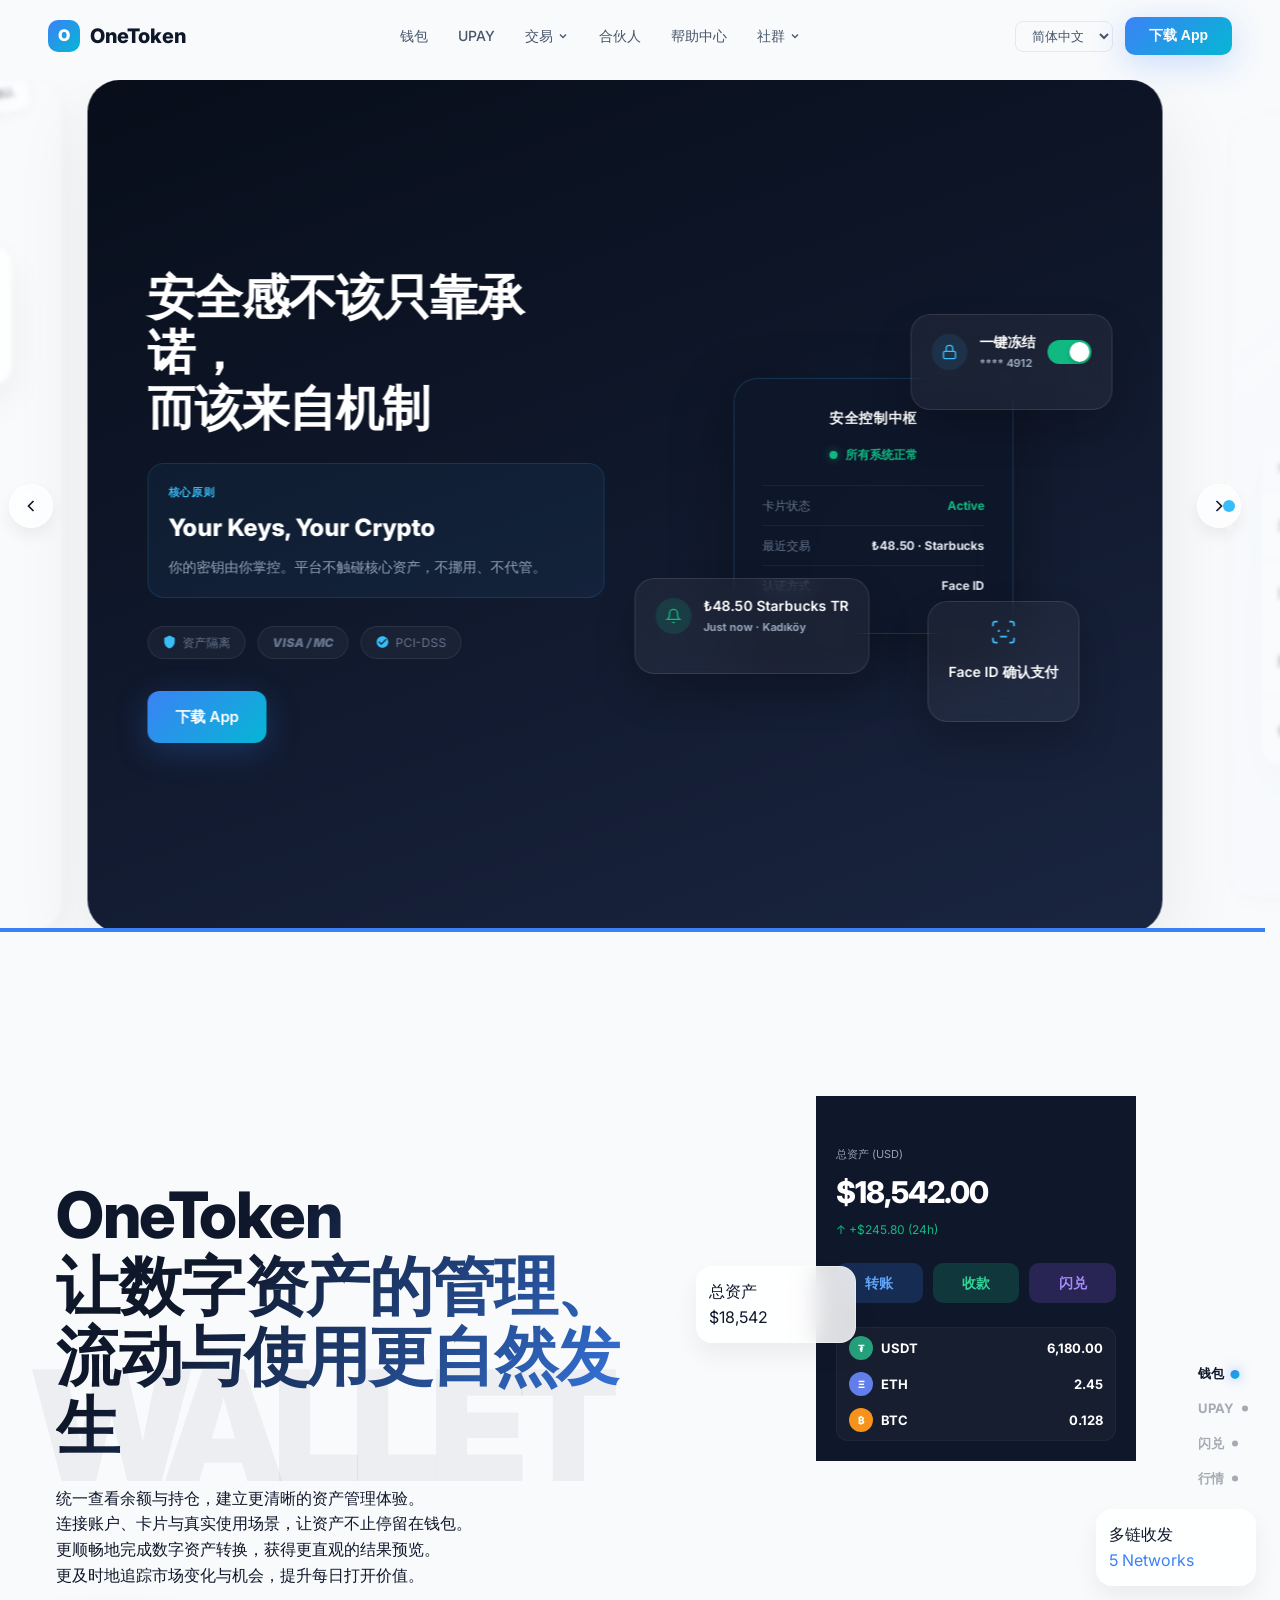
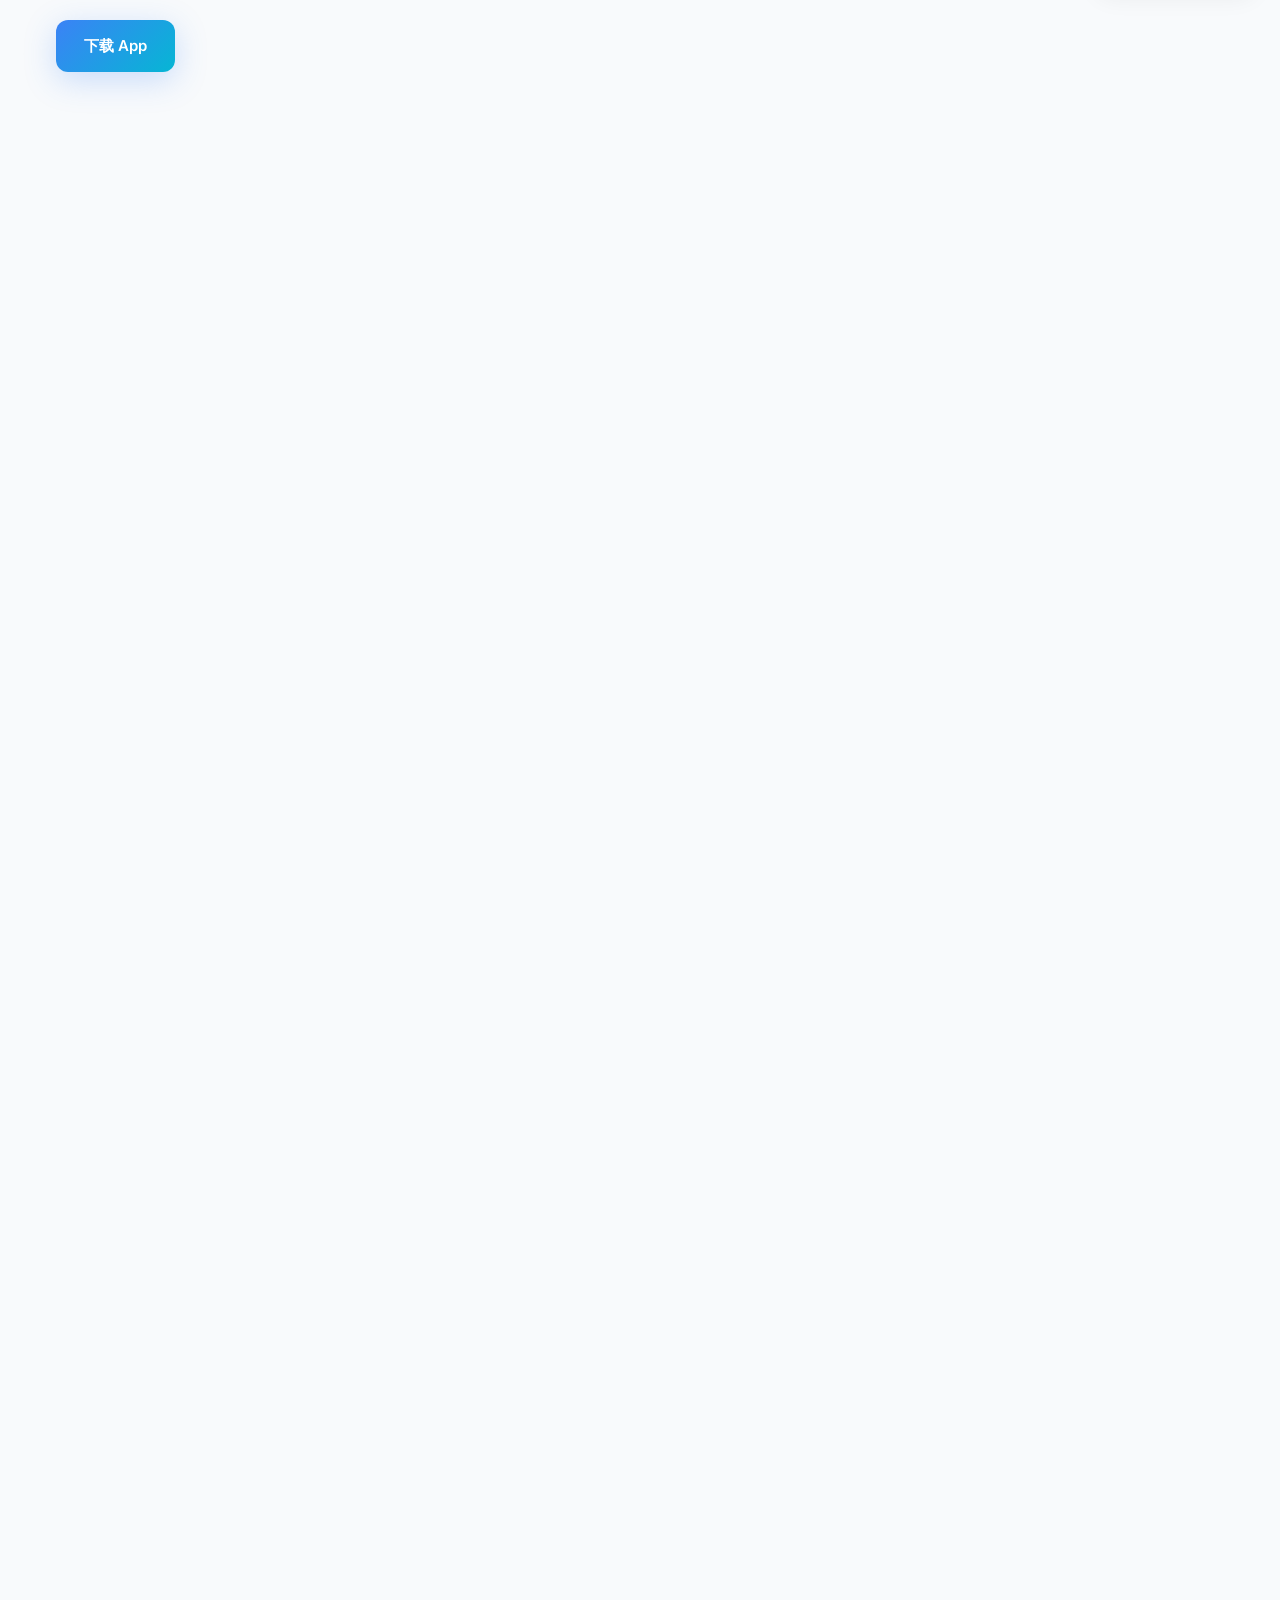
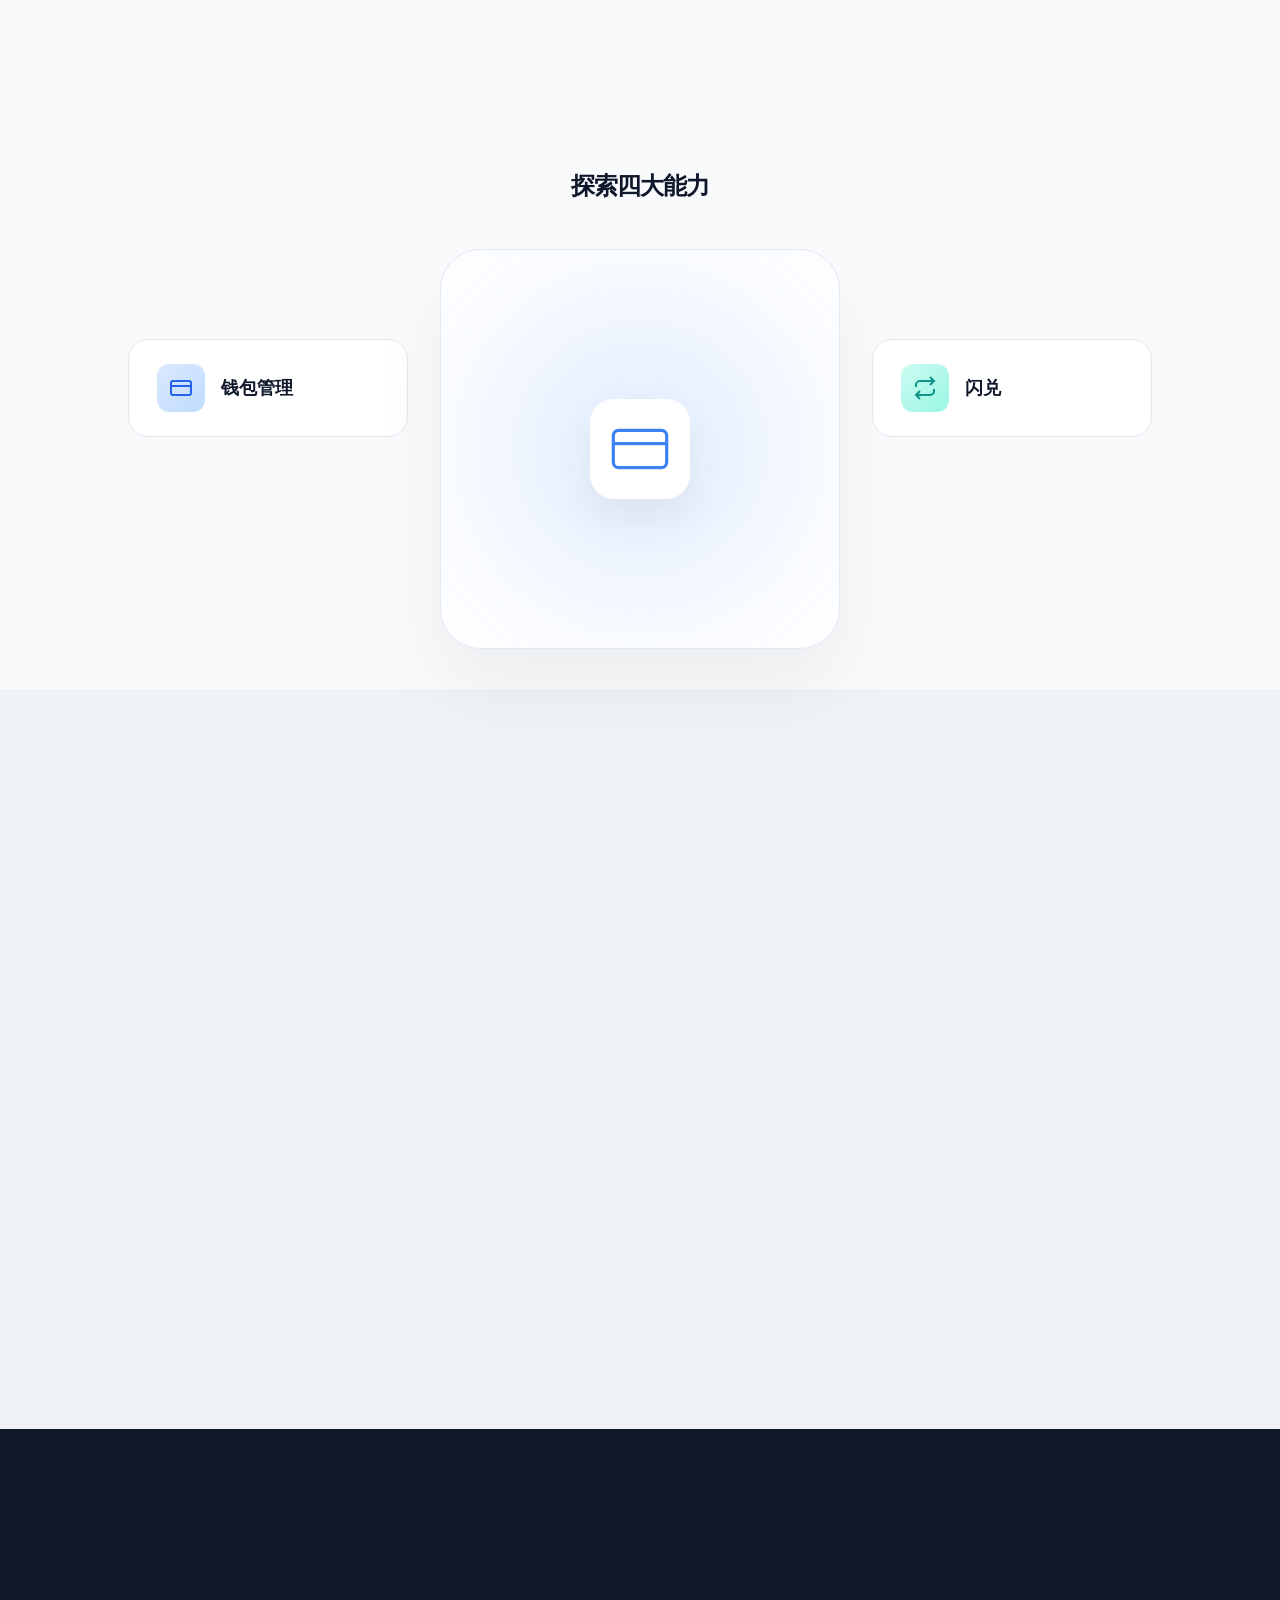
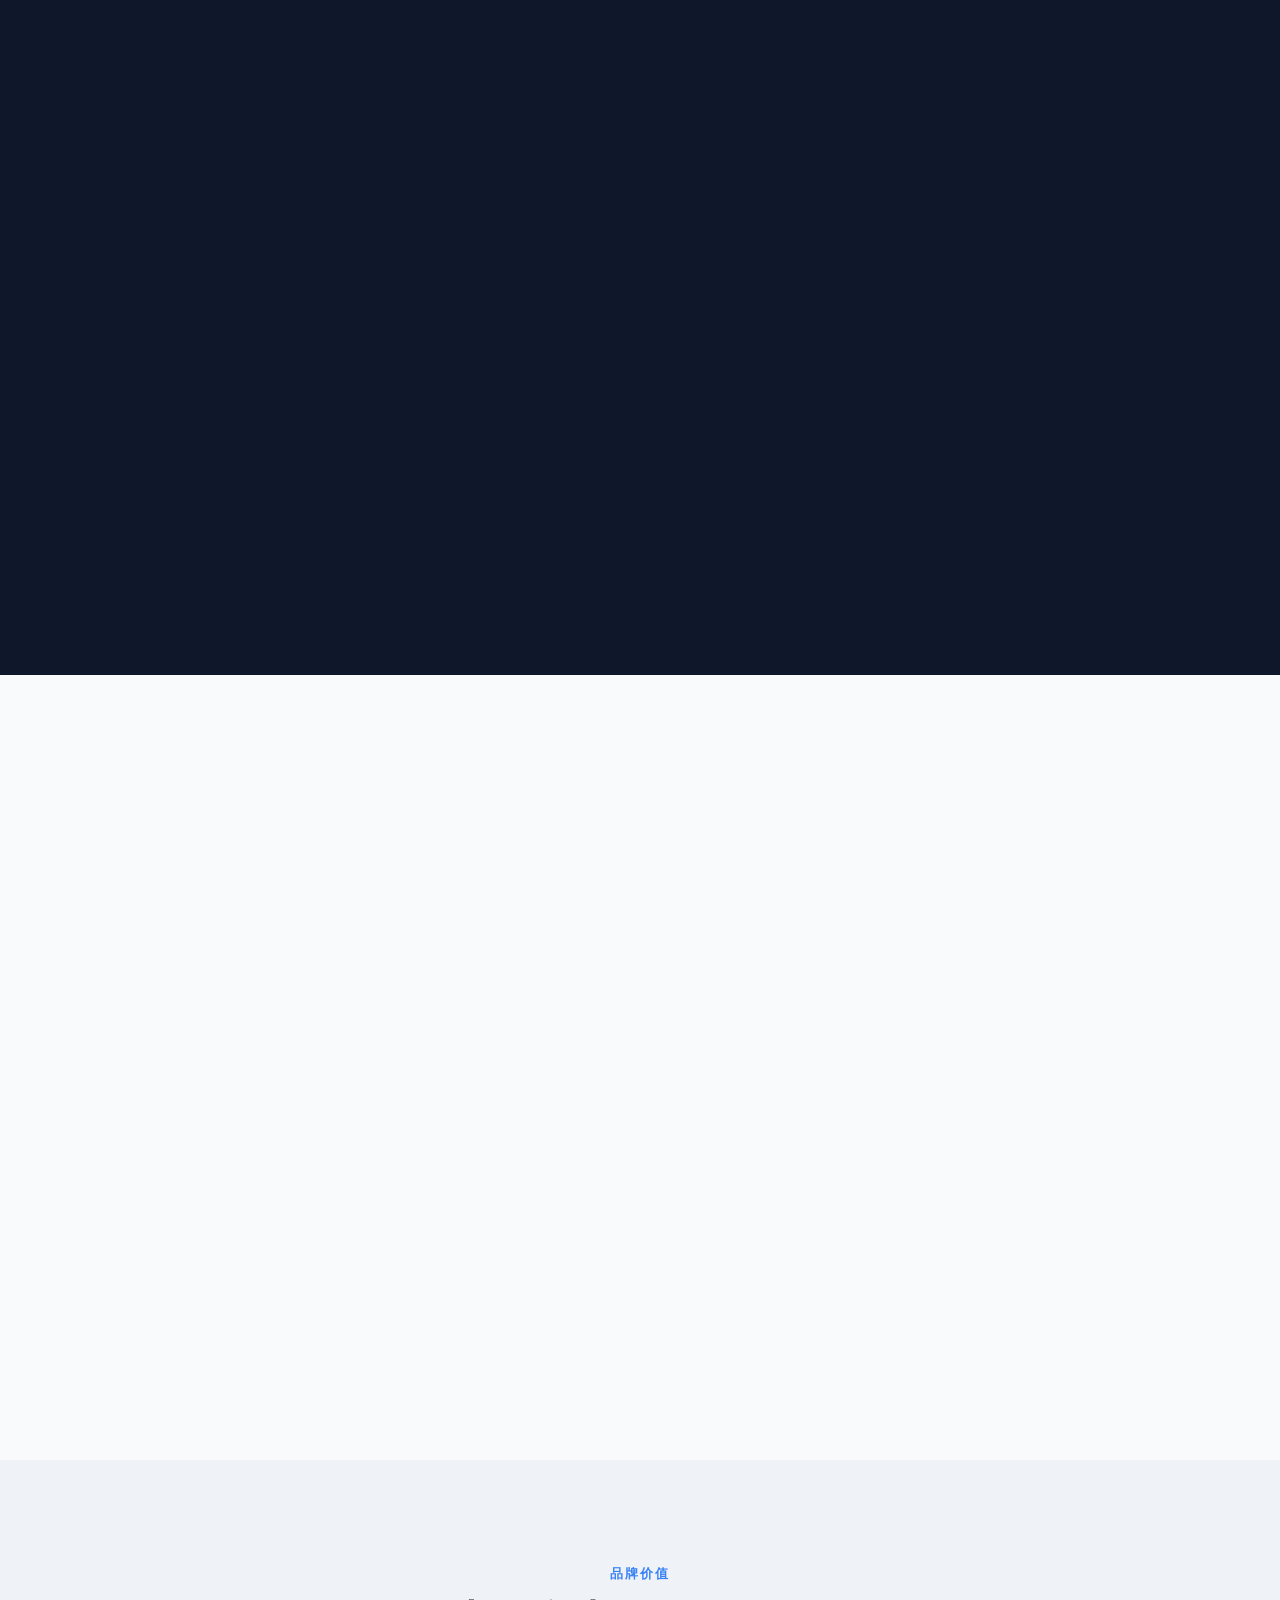
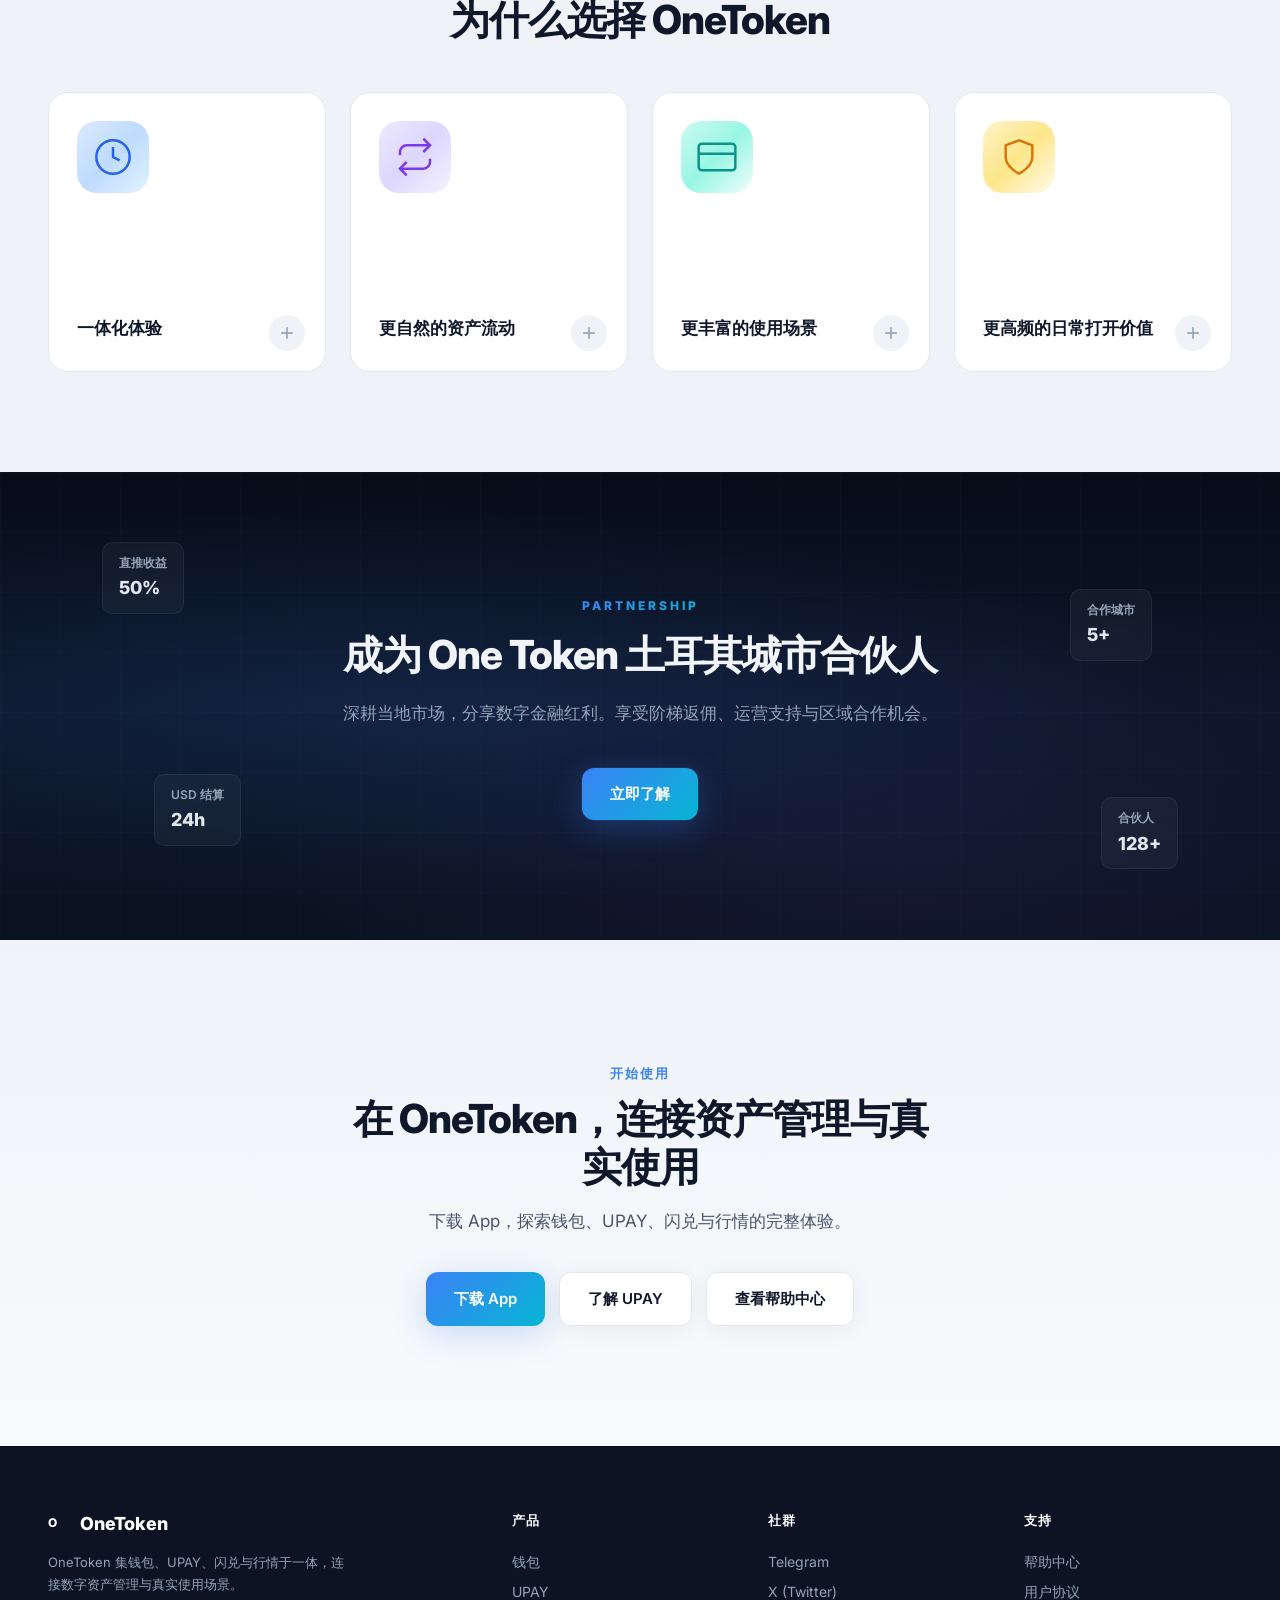
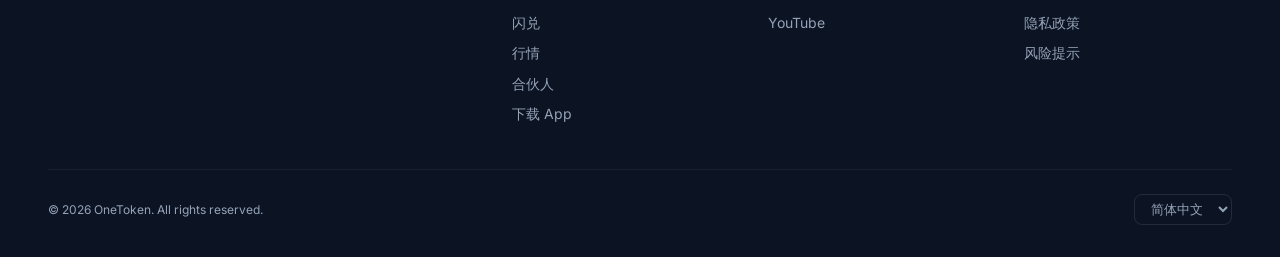
==== commit c14a186d: "Add Partner CTA section to index.html Added a new Partner CTA section with details about partnership" ====
--- a/index.html
+++ b/index.html
@@ -45,6 +45,7 @@
         </a>
       </div>
     </li>
+    <li><a onclick="showPage('partner')" data-page="partner">合伙人</a></li>
     <li><a onclick="showPage('help')" data-page="help">帮助中心</a></li>
     <li>
       <a>社群 <svg width="12" height="12" viewBox="0 0 24 24" fill="none" stroke="currentColor" stroke-width="2.5"><polyline points="6 9 12 15 18 9"/></svg></a>
@@ -777,6 +778,26 @@
   </div>
 </section>
 
+<!-- Partner CTA Module -->
+<section class="home-partner-cta" id="homePartnerCta">
+  <div class="home-partner-cta-bg"></div>
+  <div class="home-partner-cta-grid"></div>
+  <div class="home-partner-cta-floats">
+    <div class="hpc-float">直推收益<span class="hpc-num">50%</span></div>
+    <div class="hpc-float">合作城市<span class="hpc-num">5+</span></div>
+    <div class="hpc-float">USD 结算<span class="hpc-num">24h</span></div>
+    <div class="hpc-float">合伙人<span class="hpc-num">128+</span></div>
+  </div>
+  <div class="section-inner reveal">
+    <span class="partner-label">PARTNERSHIP</span>
+    <h2 class="section-title" style="color:#F1F5F9;max-width:640px;margin:0 auto 20px;">成为 One Token 土耳其城市合伙人</h2>
+    <p class="section-desc" style="margin:0 auto 40px;color:#94A3B8;text-align:center;">深耕当地市场，分享数字金融红利。享受阶梯返佣、运营支持与区域合作机会。</p>
+    <div class="btn-group" style="justify-content:center;">
+      <a class="btn btn-primary partner-btn-glow" onclick="showPage('partner')">立即了解</a>
+    </div>
+  </div>
+</section>
+
 <!-- CTA -->
 <section class="cta-section">
   <div class="reveal">
@@ -801,6 +822,7 @@
 <div class="page" id="page-download"></div>
 <div class="page" id="page-swap-demo"></div>
 <div class="page" id="page-market-demo"></div>
+<div class="page" id="page-partner"></div>
 
 <!-- FOOTER -->
 <footer class="site-footer">
@@ -816,6 +838,7 @@
         <a onclick="showPage('upay')">UPAY</a>
         <a onclick="showPage('swap-demo')">闪兑</a>
         <a onclick="showPage('market-demo')">行情</a>
+        <a onclick="showPage('partner')">合伙人</a>
         <a onclick="showPage('download')">下载 App</a>
       </div>
       <div class="footer-col">
@@ -842,5 +865,6 @@
 <script src="website.js"></script>
 <script src="website-wallet-upay.js"></script>
 <script src="website-help-download.js"></script>
+<script src="website-partner.js"></script>
 </body>
 </html>
--- a/website.css
+++ b/website.css
@@ -64,12 +64,13 @@
   transition: transform 0.3s;
 }
 .header-logo:hover .logo-dot { transform: scale(1.1) rotate(-5deg); }
-.header-nav { display: flex; align-items: center; gap: 6px; list-style: none; }
+.header-nav { display: flex; align-items: center; gap: 2px; list-style: none; }
 .header-nav > li { position: relative; }
 .header-nav > li > a {
-  padding: 8px 16px; border-radius: 8px; font-size: 14px; font-weight: 500;
+  padding: 8px 14px; border-radius: 8px; font-size: 14px; font-weight: 500;
   color: var(--text-secondary); text-decoration: none; transition: var(--transition);
   cursor: pointer; display: flex; align-items: center; gap: 4px;
+  white-space: nowrap;
 }
 .header-nav > li > a:hover,
 .header-nav > li > a.active { color: var(--accent); background: var(--accent-light); }
@@ -2027,3 +2028,654 @@
   .story-float-card { align-items: center; }
   .home-story-visual { margin-top: 20px; width: 100%; }
 }
+
+/* ========================================================================
+   PARTNER PAGE — Premium Business Partnership Module
+   ======================================================================== */
+
+/* ===== Homepage Partner CTA Module ===== */
+.home-partner-cta {
+  position: relative;
+  padding: 120px 48px;
+  overflow: hidden;
+  background: #070D19;
+}
+.home-partner-cta-bg {
+  position: absolute; inset: 0; z-index: 0;
+  background:
+    radial-gradient(ellipse at 30% 50%, rgba(59,130,246,0.12) 0%, transparent 60%),
+    radial-gradient(ellipse at 70% 80%, rgba(139,92,246,0.08) 0%, transparent 50%),
+    linear-gradient(180deg, #070D19 0%, #0C1629 50%, #0A1220 100%);
+}
+.home-partner-cta-grid {
+  position: absolute; inset: 0; z-index: 0;
+  background-image:
+    linear-gradient(rgba(59,130,246,0.03) 1px, transparent 1px),
+    linear-gradient(90deg, rgba(59,130,246,0.03) 1px, transparent 1px);
+  background-size: 60px 60px;
+}
+.home-partner-cta .section-inner {
+  position: relative; z-index: 2; max-width: 1280px; margin: 0 auto; text-align: center;
+}
+.home-partner-cta-floats {
+  position: absolute; inset: 0; z-index: 1; pointer-events: none;
+}
+.hpc-float {
+  position: absolute; padding: 10px 16px; border-radius: 10px;
+  background: rgba(255,255,255,0.04); border: 1px solid rgba(255,255,255,0.06);
+  backdrop-filter: blur(8px); font-size: 12px; font-weight: 600; color: #94A3B8;
+  animation: hpcFloat 6s ease-in-out infinite;
+}
+.hpc-float:nth-child(1) { top: 15%; left: 8%; animation-delay: 0s; }
+.hpc-float:nth-child(2) { top: 25%; right: 10%; animation-delay: -1.5s; }
+.hpc-float:nth-child(3) { bottom: 20%; left: 12%; animation-delay: -3s; }
+.hpc-float:nth-child(4) { bottom: 15%; right: 8%; animation-delay: -4.5s; }
+.hpc-float .hpc-num { font-size: 18px; font-weight: 800; color: #E2E8F0; display: block; margin-top: 2px; }
+@keyframes hpcFloat {
+  0%,100% { transform: translateY(0); opacity: 0.7; }
+  50% { transform: translateY(-12px); opacity: 1; }
+}
+
+/* ===== Partner Section Base ===== */
+.partner-section {
+  padding: 120px 48px;
+  background: #0E1726;
+  position: relative;
+  overflow: hidden;
+}
+.partner-section .section-inner {
+  max-width: 1280px;
+  margin: 0 auto;
+}
+.partner-label {
+  font-size: 12px; font-weight: 800; text-transform: uppercase;
+  letter-spacing: 3px;
+  background: linear-gradient(135deg, #3B82F6, #06B6D4);
+  -webkit-background-clip: text; -webkit-text-fill-color: transparent; background-clip: text;
+  margin-bottom: 16px; display: inline-block;
+}
+
+/* ===== Partner Hero ===== */
+.partner-hero {
+  min-height: 100vh; display: flex; align-items: center;
+  padding: 120px 48px 80px; position: relative; overflow: hidden;
+  background: #0B1120;
+}
+.partner-hero-bg {
+  position: absolute; inset: 0; z-index: 0;
+}
+.partner-hero-grid {
+  position: absolute; inset: 0;
+  background-image:
+    linear-gradient(rgba(59,130,246,0.04) 1px, transparent 1px),
+    linear-gradient(90deg, rgba(59,130,246,0.04) 1px, transparent 1px);
+  background-size: 80px 80px;
+  mask-image: radial-gradient(ellipse 80% 80% at 50% 50%, black 30%, transparent 100%);
+  -webkit-mask-image: radial-gradient(ellipse 80% 80% at 50% 50%, black 30%, transparent 100%);
+}
+.partner-hero-glow {
+  position: absolute; width: 500px; height: 500px; border-radius: 50%;
+  filter: blur(120px); opacity: 0.4;
+}
+.partner-hero-glow.g1 { background: rgba(59,130,246,0.2); top: -10%; left: 10%; animation: partnerGlow1 8s ease-in-out infinite; }
+.partner-hero-glow.g2 { background: rgba(139,92,246,0.15); top: 30%; right: -5%; animation: partnerGlow2 10s ease-in-out infinite; }
+.partner-hero-glow.g3 { background: rgba(6,182,212,0.12); bottom: -20%; left: 30%; animation: partnerGlow3 12s ease-in-out infinite; }
+@keyframes partnerGlow1 { 0%,100% { transform: translate(0,0); } 50% { transform: translate(30px, 20px); } }
+@keyframes partnerGlow2 { 0%,100% { transform: translate(0,0); } 50% { transform: translate(-20px, 30px); } }
+@keyframes partnerGlow3 { 0%,100% { transform: translate(0,0); } 50% { transform: translate(20px, -20px); } }
+
+.partner-hero-content {
+  position: relative; z-index: 2; display: flex; align-items: center; gap: 80px;
+  max-width: 1280px; margin: 0 auto; width: 100%;
+}
+.partner-hero-text { flex: 1; min-width: 400px; }
+.partner-hero-title {
+  font-size: 52px; font-weight: 900; line-height: 1.15; letter-spacing: -1.5px;
+  color: #F1F5F9; margin-bottom: 24px;
+}
+.partner-hero-title br + * { color: rgba(59,130,246,0.9); }
+.partner-hero-sub {
+  font-size: 17px; color: #B0BEC5; line-height: 1.8; max-width: 520px; margin-bottom: 40px;
+}
+.partner-hero-sub strong { color: #E2E8F0; }
+.partner-hero-btns { display: flex; gap: 14px; flex-wrap: wrap; }
+.partner-btn-glow {
+  box-shadow: 0 8px 32px rgba(59,130,246,0.3), 0 0 0 1px rgba(59,130,246,0.1);
+}
+.partner-btn-glow:hover {
+  box-shadow: 0 12px 48px rgba(59,130,246,0.45), 0 0 0 1px rgba(59,130,246,0.2);
+}
+.partner-btn-outline {
+  background: rgba(255,255,255,0.04) !important;
+  border: 1px solid rgba(255,255,255,0.1) !important;
+  color: #E2E8F0 !important;
+}
+.partner-btn-outline:hover {
+  background: rgba(255,255,255,0.08) !important;
+  border-color: rgba(59,130,246,0.3) !important;
+  color: #60A5FA !important;
+}
+
+.partner-hero-visual { flex: 1; position: relative; min-height: 420px; }
+
+/* Floating Cards */
+.partner-float-cards { position: relative; width: 100%; height: 100%; }
+.pf-card {
+  position: absolute; display: flex; align-items: center; gap: 12px;
+  padding: 14px 18px; border-radius: 14px;
+  background: rgba(255,255,255,0.04);
+  border: 1px solid rgba(255,255,255,0.08);
+  backdrop-filter: blur(12px); -webkit-backdrop-filter: blur(12px);
+  color: #E2E8F0; font-size: 13px;
+  transition: all 0.4s ease;
+  animation: pfFloat 5s ease-in-out infinite;
+}
+.pf-card:hover {
+  background: rgba(255,255,255,0.08);
+  border-color: rgba(59,130,246,0.3);
+  transform: translateY(-4px) scale(1.02);
+}
+.pf-dot { width: 10px; height: 10px; border-radius: 50%; flex-shrink: 0; }
+.pf-label { font-size: 11px; color: #64748B; font-weight: 600; }
+.pf-val { font-size: 14px; font-weight: 700; color: #E2E8F0; }
+.pf-card-1 { top: 5%; right: 10%; animation-delay: 0s; }
+.pf-card-2 { top: 22%; left: 5%; animation-delay: -1s; }
+.pf-card-3 { top: 42%; right: 5%; animation-delay: -2s; }
+.pf-card-4 { bottom: 25%; left: 10%; animation-delay: -3s; }
+.pf-card-5 { bottom: 8%; right: 15%; animation-delay: -4s; }
+@keyframes pfFloat {
+  0%,100% { transform: translateY(0); }
+  50% { transform: translateY(-10px); }
+}
+
+.partner-hero-map-mini {
+  position: absolute; bottom: 0; left: 0; right: 0;
+  opacity: 0.85; pointer-events: none;
+}
+.partner-mini-map { width: 100%; height: auto; }
+
+/* City pulse animation */
+.city-pulse { animation: cityPulse 2.5s ease-in-out infinite; }
+@keyframes cityPulse {
+  0%,100% { opacity: 0.5; r: inherit; }
+  50% { opacity: 0.9; }
+}
+.conn-line { animation: connDash 4s linear infinite; }
+@keyframes connDash { to { stroke-dashoffset: -40; } }
+
+/* ===== Revenue Cards ===== */
+.partner-revenue {
+  background: linear-gradient(180deg, #0E1726 0%, #111D30 100%);
+}
+.revenue-cards {
+  display: grid; grid-template-columns: repeat(3, 1fr); gap: 28px;
+}
+.revenue-card {
+  position: relative; padding: 40px 32px; border-radius: 20px;
+  background: rgba(255,255,255,0.04);
+  border: 1px solid rgba(255,255,255,0.08);
+  transition: all 0.5s cubic-bezier(0.4, 0, 0.2, 1);
+  overflow: hidden;
+}
+.revenue-card-glow {
+  position: absolute; top: -60px; right: -60px; width: 200px; height: 200px;
+  border-radius: 50%; filter: blur(80px); opacity: 0;
+  transition: opacity 0.5s;
+}
+.revenue-card:hover .revenue-card-glow { opacity: 1; }
+.revenue-card:hover {
+  background: rgba(255,255,255,0.05);
+  border-color: rgba(255,255,255,0.12);
+  transform: translateY(-8px);
+  box-shadow: 0 24px 48px rgba(0,0,0,0.3);
+}
+.revenue-icon {
+  width: 56px; height: 56px; border-radius: 16px;
+  display: flex; align-items: center; justify-content: center;
+  margin-bottom: 24px;
+}
+.revenue-card h3 { font-size: 20px; font-weight: 700; color: #F1F5F9; margin-bottom: 12px; }
+.revenue-num {
+  font-size: 36px; font-weight: 900; color: #94A3B8; margin-bottom: 16px;
+  transition: color 0.3s;
+}
+.revenue-num span { color: #F1F5F9; }
+.revenue-card:hover .revenue-num { color: #E2E8F0; }
+.revenue-card p { font-size: 14px; color: #94A3B8; line-height: 1.7; }
+.revenue-tag {
+  display: inline-block; margin-top: 16px; padding: 6px 14px; border-radius: 8px;
+  font-size: 11px; font-weight: 700; letter-spacing: 1px; text-transform: uppercase;
+  background: rgba(255,255,255,0.04); color: #64748B;
+  border: 1px solid rgba(255,255,255,0.06);
+}
+
+/* ===== Calculator ===== */
+.partner-calc {
+  background: linear-gradient(180deg, #111D30 0%, #0E1726 100%);
+}
+.calc-container {
+  display: flex; gap: 48px; align-items: stretch;
+}
+.calc-inputs {
+  flex: 1; display: flex; flex-direction: column; gap: 28px;
+}
+.calc-group label {
+  display: block; font-size: 14px; font-weight: 600; color: #B0BEC5; margin-bottom: 12px;
+}
+.calc-tier-btns { display: flex; gap: 8px; flex-wrap: wrap; }
+.calc-tier-btn {
+  padding: 10px 18px; border-radius: 10px; font-size: 13px; font-weight: 600;
+  background: rgba(255,255,255,0.04); border: 1px solid rgba(255,255,255,0.08);
+  color: #94A3B8; cursor: pointer; transition: all 0.3s;
+}
+.calc-tier-btn:hover {
+  background: rgba(59,130,246,0.1); border-color: rgba(59,130,246,0.3); color: #60A5FA;
+}
+.calc-tier-btn.active {
+  background: linear-gradient(135deg, #3B82F6, #2563EB); border-color: #3B82F6;
+  color: #fff; box-shadow: 0 4px 16px rgba(59,130,246,0.3);
+}
+.calc-slider-row {
+  display: flex; align-items: center; gap: 16px;
+}
+.calc-range {
+  flex: 1; height: 6px; -webkit-appearance: none; appearance: none;
+  border-radius: 3px; background: rgba(255,255,255,0.08); outline: none;
+}
+.calc-range::-webkit-slider-thumb {
+  -webkit-appearance: none; width: 20px; height: 20px; border-radius: 50%;
+  background: linear-gradient(135deg, #3B82F6, #06B6D4);
+  box-shadow: 0 2px 8px rgba(59,130,246,0.4); cursor: pointer;
+  border: 2px solid rgba(255,255,255,0.2);
+}
+.calc-range::-moz-range-thumb {
+  width: 20px; height: 20px; border-radius: 50%;
+  background: linear-gradient(135deg, #3B82F6, #06B6D4);
+  box-shadow: 0 2px 8px rgba(59,130,246,0.4); cursor: pointer;
+  border: 2px solid rgba(255,255,255,0.2);
+}
+.calc-range-val {
+  min-width: 80px; font-size: 15px; font-weight: 700; color: #E2E8F0; text-align: right;
+}
+
+.calc-results {
+  flex: 1; max-width: 420px;
+  background: rgba(255,255,255,0.04);
+  border: 1px solid rgba(255,255,255,0.08);
+  border-radius: 24px; padding: 32px;
+}
+.calc-result-header {
+  display: flex; align-items: center; gap: 10px;
+  font-size: 16px; font-weight: 700; color: #B0BEC5; margin-bottom: 28px;
+}
+.calc-result-card { display: flex; flex-direction: column; gap: 20px; }
+.calc-result-item {
+  display: flex; align-items: center; gap: 12px;
+}
+.calc-r-label { font-size: 14px; color: #94A3B8; flex: 1; }
+.calc-r-value {
+  font-size: 24px; font-weight: 800; color: #E2E8F0;
+  transition: all 0.3s ease; font-family: 'Inter', monospace;
+}
+.calc-r-unit { font-size: 12px; color: #94A3B8; font-weight: 600; }
+.calc-r-unit.large { font-size: 14px; color: #B0BEC5; }
+.calc-result-divider {
+  height: 1px; background: rgba(255,255,255,0.06); margin: 4px 0;
+}
+.calc-result-total { display: flex; align-items: center; gap: 12px; }
+.calc-r-total-value {
+  font-size: 36px; font-weight: 900;
+  background: linear-gradient(135deg, #10B981, #06B6D4);
+  -webkit-background-clip: text; -webkit-text-fill-color: transparent; background-clip: text;
+  transition: all 0.3s ease; font-family: 'Inter', monospace;
+}
+.calc-disclaimer {
+  margin-top: 20px; font-size: 12px; color: #475569; line-height: 1.6;
+  padding-top: 16px; border-top: 1px solid rgba(255,255,255,0.04);
+}
+
+/* ===== Tier Roadmap ===== */
+.tier-road {
+  display: flex; align-items: stretch; gap: 16px; position: relative;
+  padding: 20px 0;
+}
+.tier-road-line {
+  position: absolute; top: 50%; left: 0; right: 0; height: 2px;
+  background: linear-gradient(90deg, rgba(139,92,246,0.2), rgba(59,130,246,0.3), rgba(16,185,129,0.2), rgba(245,158,11,0.3), rgba(234,179,8,0.4));
+  z-index: 0;
+}
+.tier-card {
+  flex: 1; position: relative; z-index: 1;
+  padding: 32px 24px; border-radius: 20px;
+  background: rgba(255,255,255,0.04);
+  border: 1px solid rgba(255,255,255,0.08);
+  text-align: center; transition: all 0.5s cubic-bezier(0.4, 0, 0.2, 1);
+  cursor: default;
+}
+.tier-card:hover {
+  transform: translateY(-12px) scale(1.03);
+  background: rgba(255,255,255,0.06);
+  border-color: rgba(255,255,255,0.12);
+  box-shadow: 0 24px 48px rgba(0,0,0,0.3);
+}
+.tier-badge {
+  display: inline-block; padding: 6px 16px; border-radius: 20px;
+  font-size: 13px; font-weight: 800; letter-spacing: 1px;
+  background: linear-gradient(135deg, rgba(139,92,246,0.2), rgba(59,130,246,0.2));
+  color: #A78BFA; border: 1px solid rgba(139,92,246,0.2);
+  margin-bottom: 16px;
+}
+.tier-badge.badge-gold {
+  background: linear-gradient(135deg, rgba(245,158,11,0.2), rgba(234,179,8,0.2));
+  color: #FBBF24; border-color: rgba(245,158,11,0.3);
+}
+.tier-card h4 { font-size: 16px; font-weight: 700; color: #E2E8F0; margin-bottom: 8px; }
+.tier-condition {
+  font-size: 13px; color: #94A3B8; margin-bottom: 20px;
+  padding: 6px 12px; border-radius: 8px; background: rgba(255,255,255,0.04);
+  display: inline-block;
+}
+.tier-rates { display: flex; gap: 12px; justify-content: center; }
+.tier-rate {
+  padding: 8px 14px; border-radius: 10px;
+  background: rgba(255,255,255,0.05);
+  border: 1px solid rgba(255,255,255,0.08);
+}
+.tier-rate span { display: block; font-size: 11px; color: #94A3B8; margin-bottom: 4px; }
+.tier-rate strong {
+  font-size: 18px; font-weight: 800; color: #E2E8F0;
+}
+.tier-hover-tip {
+  margin-top: 16px; font-size: 12px; color: #94A3B8;
+  max-height: 0; overflow: hidden; opacity: 0;
+  transition: all 0.3s ease;
+}
+.tier-card:hover .tier-hover-tip {
+  max-height: 40px; opacity: 1;
+}
+
+/* Progressive sizing */
+.tier-v1 { min-height: 240px; }
+.tier-v2 { min-height: 250px; }
+.tier-v3 { min-height: 260px; }
+.tier-city { min-height: 270px; border-color: rgba(245,158,11,0.1); }
+.tier-region { min-height: 280px; border-color: rgba(234,179,8,0.15); }
+.tier-city .tier-rate strong,
+.tier-region .tier-rate strong { color: #FBBF24; }
+
+/* ===== Benefits Grid ===== */
+.partner-benefits {
+  background: linear-gradient(180deg, #111D30 0%, #0E1726 100%);
+}
+.benefits-grid {
+  display: grid; grid-template-columns: repeat(3, 1fr); gap: 24px;
+}
+.benefits-grid-2x2 {
+  grid-template-columns: repeat(2, 1fr); gap: 28px;
+}
+.benefit-card {
+  padding: 32px 28px; border-radius: 20px;
+  background: rgba(255,255,255,0.04);
+  border: 1px solid rgba(255,255,255,0.08);
+  transition: all 0.4s cubic-bezier(0.4, 0, 0.2, 1);
+}
+.benefit-card:hover {
+  transform: translateY(-8px);
+  background: rgba(255,255,255,0.07);
+  border-color: rgba(255,255,255,0.15);
+  box-shadow: 0 16px 40px rgba(0,0,0,0.25);
+}
+.benefit-icon {
+  width: 52px; height: 52px; border-radius: 14px;
+  display: flex; align-items: center; justify-content: center;
+  margin-bottom: 20px;
+}
+.benefit-icon-lg {
+  width: 60px; height: 60px; border-radius: 16px;
+}
+.benefit-card h4 { font-size: 17px; font-weight: 700; color: #E2E8F0; margin-bottom: 10px; }
+.benefit-card-lg h4 { font-size: 19px; margin-bottom: 12px; }
+.benefit-card p { font-size: 14px; color: #94A3B8; line-height: 1.7; }
+.benefit-card-lg p { font-size: 15px; line-height: 1.8; }
+.benefit-card-lg { padding: 40px 36px; }
+
+/* ===== Map Section ===== */
+.map-layout {
+  display: flex; gap: 64px; align-items: center;
+}
+.map-visual { flex: 1.2; position: relative; }
+.turkey-map-svg { width: 100%; height: auto; }
+.map-legend {
+  display: flex; gap: 24px; margin-top: 20px; justify-content: center;
+}
+.map-legend-item {
+  display: flex; align-items: center; gap: 8px;
+  font-size: 13px; color: #B0BEC5; font-weight: 500;
+}
+.legend-dot { width: 10px; height: 10px; border-radius: 50%; }
+.map-text { flex: 1; }
+.map-stats { display: flex; gap: 24px; margin-top: 32px; }
+.map-stat {
+  padding: 20px; border-radius: 16px;
+  background: rgba(255,255,255,0.04);
+  border: 1px solid rgba(255,255,255,0.08);
+  text-align: center; flex: 1;
+}
+.map-stat-num {
+  font-size: 28px; font-weight: 900; color: #E2E8F0;
+  margin-bottom: 4px;
+}
+.map-stat-label { font-size: 13px; color: #94A3B8; }
+
+/* ===== Store Section ===== */
+.partner-store {
+  background: linear-gradient(180deg, #0E1726 0%, #111D30 100%);
+}
+.store-layout { display: flex; gap: 80px; align-items: center; }
+.store-visual { flex: 1; }
+.store-image-container {
+  border-radius: 24px; overflow: hidden;
+  background: linear-gradient(135deg, #1a2744, #0F1B33);
+  border: 1px solid rgba(255,255,255,0.06);
+  padding: 40px; position: relative;
+}
+.store-image-placeholder {
+  position: relative; min-height: 320px;
+  display: flex; flex-direction: column; align-items: center; justify-content: center;
+}
+.store-img-overlay {
+  position: absolute; inset: 0; z-index: 0;
+  background: linear-gradient(180deg, transparent 40%, rgba(0,0,0,0.4) 100%);
+}
+.store-mock-front {
+  position: relative; z-index: 1; width: 100%; max-width: 300px;
+  text-align: center;
+}
+.store-sign {
+  display: flex; align-items: center; justify-content: center; gap: 10px;
+  padding: 16px 24px; border-radius: 12px;
+  background: linear-gradient(135deg, rgba(59,130,246,0.15), rgba(6,182,212,0.1));
+  border: 1px solid rgba(59,130,246,0.2);
+  font-size: 20px; font-weight: 800; color: #E2E8F0; margin-bottom: 20px;
+}
+.store-sign-logo {
+  width: 32px; height: 32px; border-radius: 8px;
+  background: var(--accent-gradient);
+  display: flex; align-items: center; justify-content: center;
+  color: #fff; font-size: 16px; font-weight: 900;
+}
+.store-window {
+  display: flex; gap: 12px; justify-content: center; margin-bottom: 24px; flex-wrap: wrap;
+}
+.store-w-item {
+  padding: 8px 14px; border-radius: 8px;
+  background: rgba(255,255,255,0.06); border: 1px solid rgba(255,255,255,0.08);
+  font-size: 12px; font-weight: 600; color: #94A3B8;
+}
+.store-door {
+  width: 60px; height: 80px; margin: 0 auto;
+  background: rgba(59,130,246,0.08);
+  border: 1px solid rgba(59,130,246,0.15);
+  border-radius: 8px 8px 0 0; border-bottom: none;
+}
+.store-street {
+  position: absolute; bottom: 0; left: 0; right: 0; height: 20px;
+  background: rgba(255,255,255,0.02);
+  border-top: 1px solid rgba(255,255,255,0.04);
+}
+.store-text { flex: 1; }
+.store-contact-quick {
+  display: flex; gap: 12px; margin-top: 24px; flex-wrap: wrap;
+}
+.quick-contact-btn {
+  display: inline-flex; align-items: center; gap: 8px;
+  padding: 12px 20px; border-radius: 12px;
+  font-size: 14px; font-weight: 600; text-decoration: none;
+  transition: all 0.3s;
+}
+.quick-contact-btn.whatsapp {
+  background: rgba(37,211,102,0.1); color: #25D366;
+  border: 1px solid rgba(37,211,102,0.2);
+}
+.quick-contact-btn.whatsapp:hover {
+  background: rgba(37,211,102,0.2); transform: translateY(-2px);
+}
+.quick-contact-btn.telegram {
+  background: rgba(0,136,204,0.1); color: #0088CC;
+  border: 1px solid rgba(0,136,204,0.2);
+}
+.quick-contact-btn.telegram:hover {
+  background: rgba(0,136,204,0.2); transform: translateY(-2px);
+}
+
+/* ===== Contact Section ===== */
+.partner-contact {
+  background: linear-gradient(180deg, #111D30 0%, #0E1726 100%);
+}
+.contact-layout { display: flex; gap: 64px; align-items: flex-start; }
+.contact-left { flex: 1; }
+.contact-right { flex: 1; }
+
+.contact-channel {
+  display: flex; align-items: center; gap: 16px;
+  padding: 18px 20px; border-radius: 16px;
+  background: rgba(255,255,255,0.04);
+  border: 1px solid rgba(255,255,255,0.08);
+  margin-bottom: 12px; text-decoration: none; color: #E2E8F0;
+  transition: all 0.3s;
+}
+.contact-channel:hover {
+  background: rgba(255,255,255,0.06);
+  border-color: rgba(255,255,255,0.12);
+  transform: translateX(4px);
+}
+.contact-ch-icon {
+  width: 48px; height: 48px; border-radius: 14px;
+  display: flex; align-items: center; justify-content: center;
+  flex-shrink: 0;
+}
+.whatsapp-ch .contact-ch-icon { background: rgba(37,211,102,0.12); color: #25D366; }
+.telegram-ch .contact-ch-icon { background: rgba(0,136,204,0.12); color: #0088CC; }
+.email-ch .contact-ch-icon { background: rgba(59,130,246,0.12); color: #3B82F6; }
+.contact-ch-info { flex: 1; }
+.contact-ch-name { font-size: 16px; font-weight: 700; }
+.contact-ch-desc { font-size: 13px; color: #94A3B8; }
+.contact-channel > svg { color: #64748B; transition: transform 0.3s; }
+.contact-channel:hover > svg { transform: translateX(4px); color: #94A3B8; }
+
+.contact-suited {
+  margin-top: 32px; padding: 24px; border-radius: 16px;
+  background: rgba(255,255,255,0.02);
+  border: 1px solid rgba(255,255,255,0.04);
+}
+.contact-suited h4 { font-size: 14px; font-weight: 700; color: #B0BEC5; margin-bottom: 16px; }
+.suited-tags { display: flex; gap: 8px; flex-wrap: wrap; }
+.suited-tags span {
+  padding: 8px 14px; border-radius: 8px;
+  background: rgba(255,255,255,0.05); border: 1px solid rgba(255,255,255,0.08);
+  font-size: 13px; color: #B0BEC5; font-weight: 500;
+}
+
+/* Partner Form */
+.partner-form {
+  padding: 36px; border-radius: 24px;
+  background: rgba(255,255,255,0.04);
+  border: 1px solid rgba(255,255,255,0.08);
+}
+.form-group { margin-bottom: 20px; }
+.form-group label {
+  display: block; font-size: 13px; font-weight: 600; color: #B0BEC5; margin-bottom: 8px;
+}
+.form-group input, .form-group textarea {
+  width: 100%; padding: 14px 18px; border-radius: 12px;
+  background: rgba(255,255,255,0.04); border: 1px solid rgba(255,255,255,0.08);
+  color: #E2E8F0; font-size: 14px; font-family: 'Inter', sans-serif;
+  outline: none; transition: all 0.3s; resize: none;
+}
+.form-group input:focus, .form-group textarea:focus {
+  border-color: rgba(59,130,246,0.4);
+  box-shadow: 0 0 0 4px rgba(59,130,246,0.1);
+  background: rgba(255,255,255,0.06);
+}
+.form-group input::placeholder, .form-group textarea::placeholder {
+  color: #475569;
+}
+.form-resource-tags { display: flex; gap: 8px; flex-wrap: wrap; }
+.form-resource-tag {
+  padding: 10px 18px; border-radius: 10px;
+  background: rgba(255,255,255,0.04); border: 1px solid rgba(255,255,255,0.08);
+  color: #94A3B8; font-size: 13px; font-weight: 600; cursor: pointer;
+  transition: all 0.3s;
+}
+.form-resource-tag:hover {
+  background: rgba(59,130,246,0.1); border-color: rgba(59,130,246,0.25); color: #60A5FA;
+}
+.form-resource-tag.active {
+  background: linear-gradient(135deg, rgba(59,130,246,0.15), rgba(6,182,212,0.1));
+  border-color: rgba(59,130,246,0.3); color: #60A5FA;
+}
+
+.form-success {
+  display: flex; flex-direction: column; align-items: center; justify-content: center;
+  padding: 60px 36px; border-radius: 24px;
+  background: rgba(255,255,255,0.04);
+  border: 1px solid rgba(255,255,255,0.08);
+  text-align: center;
+  animation: fadeSlide 0.5s ease;
+}
+.form-success h3 {
+  font-size: 22px; font-weight: 700; color: #10B981; margin: 16px 0 8px;
+}
+.form-success p { font-size: 15px; color: #B0BEC5; }
+
+/* ===== Partner Responsive ===== */
+@media (max-width: 1024px) {
+  .partner-hero { padding: 100px 24px 60px; }
+  .partner-hero-content { flex-direction: column; gap: 40px; }
+  .partner-hero-text { min-width: auto; text-align: center; }
+  .partner-hero-title { font-size: 36px; }
+  .partner-hero-sub { margin: 0 auto 32px; }
+  .partner-hero-btns { justify-content: center; }
+  .partner-hero-visual { min-height: 280px; width: 100%; }
+  .partner-section { padding: 80px 24px; }
+  .revenue-cards { grid-template-columns: 1fr; gap: 20px; }
+  .calc-container { flex-direction: column; }
+  .calc-results { max-width: none; }
+  .tier-road { flex-direction: column; gap: 16px; }
+  .tier-road-line { display: none; }
+  .benefits-grid { grid-template-columns: 1fr 1fr; }
+  .benefits-grid-2x2 { grid-template-columns: 1fr 1fr; }
+  .map-layout { flex-direction: column; gap: 40px; }
+  .store-layout { flex-direction: column; gap: 40px; }
+  .contact-layout { flex-direction: column; }
+  .home-partner-cta { padding: 80px 24px; }
+}
+@media (max-width: 640px) {
+  .partner-hero-title { font-size: 28px; }
+  .pf-card { font-size: 11px; padding: 10px 14px; }
+  .benefits-grid { grid-template-columns: 1fr; }
+  .benefits-grid-2x2 { grid-template-columns: 1fr; }
+  .tier-card { padding: 24px 16px; }
+  .map-stats { flex-direction: column; gap: 12px; }
+  .store-layout, .contact-layout { gap: 32px; }
+}
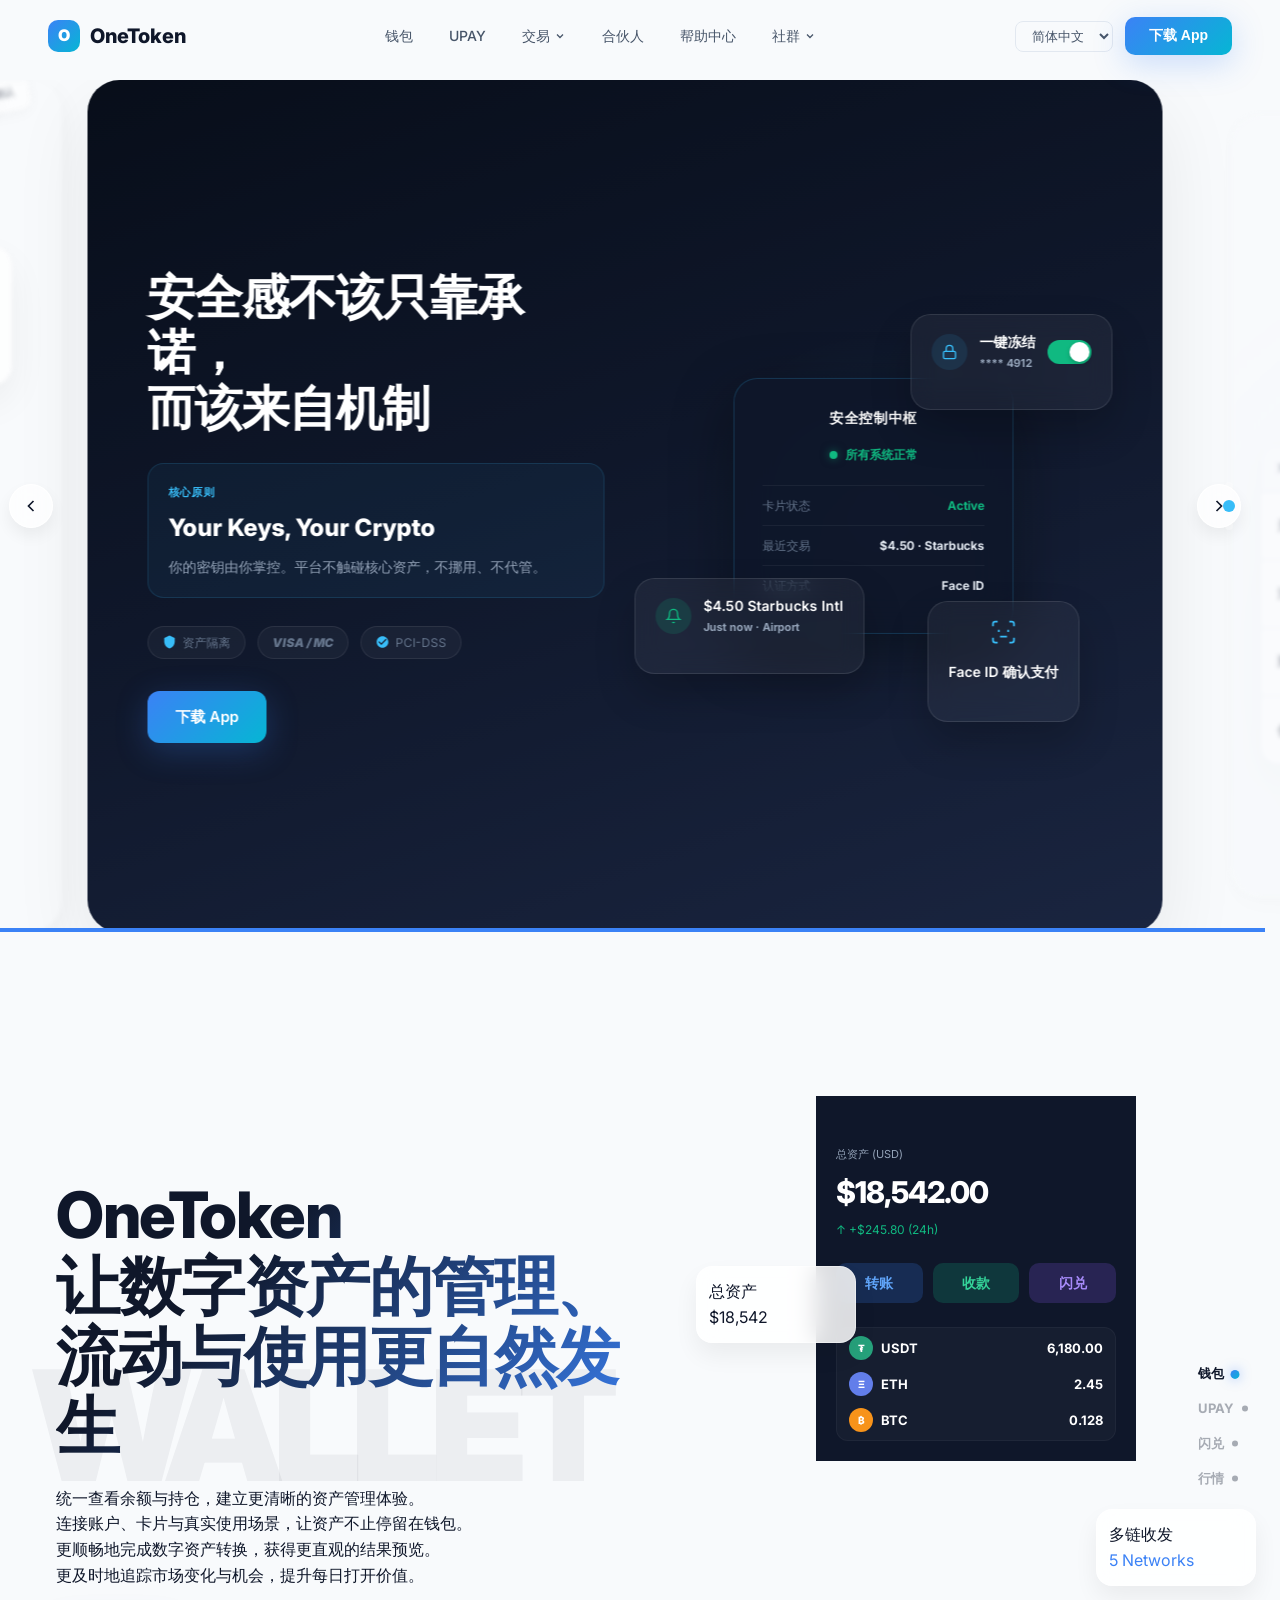
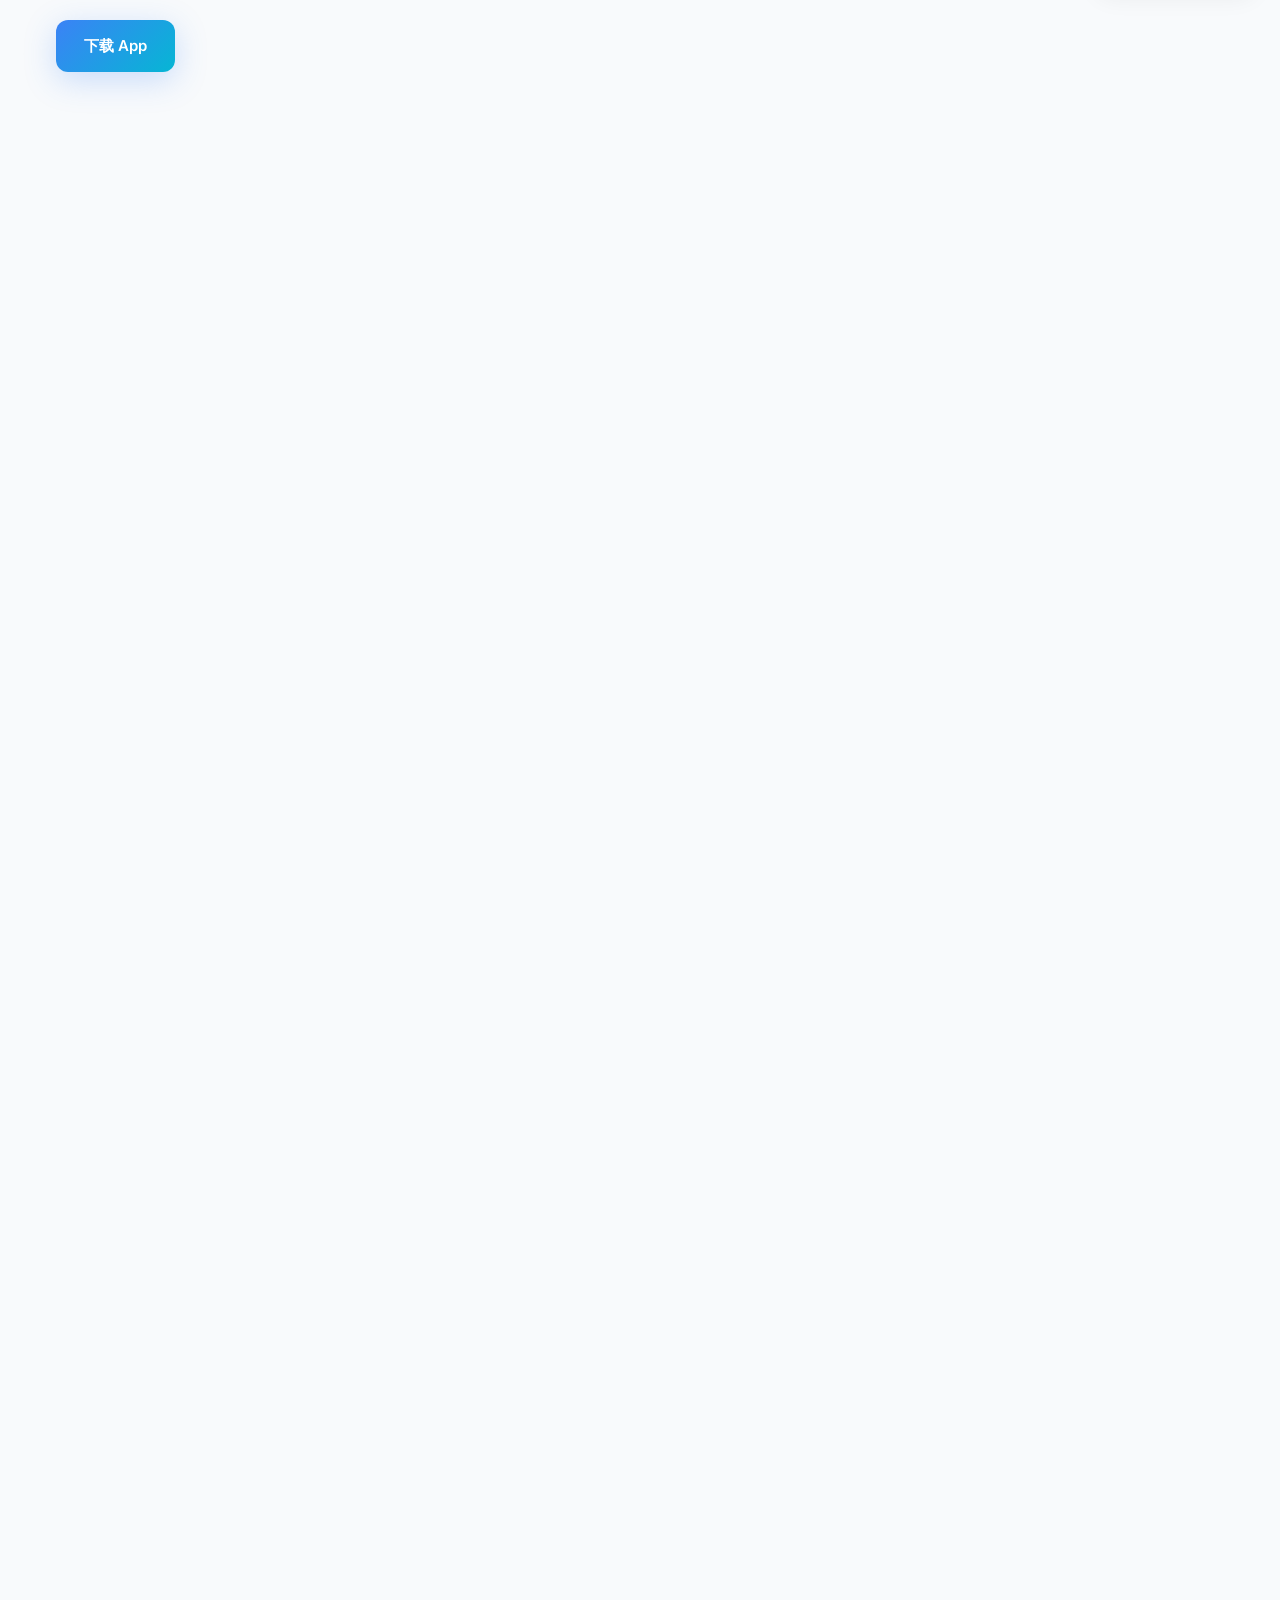
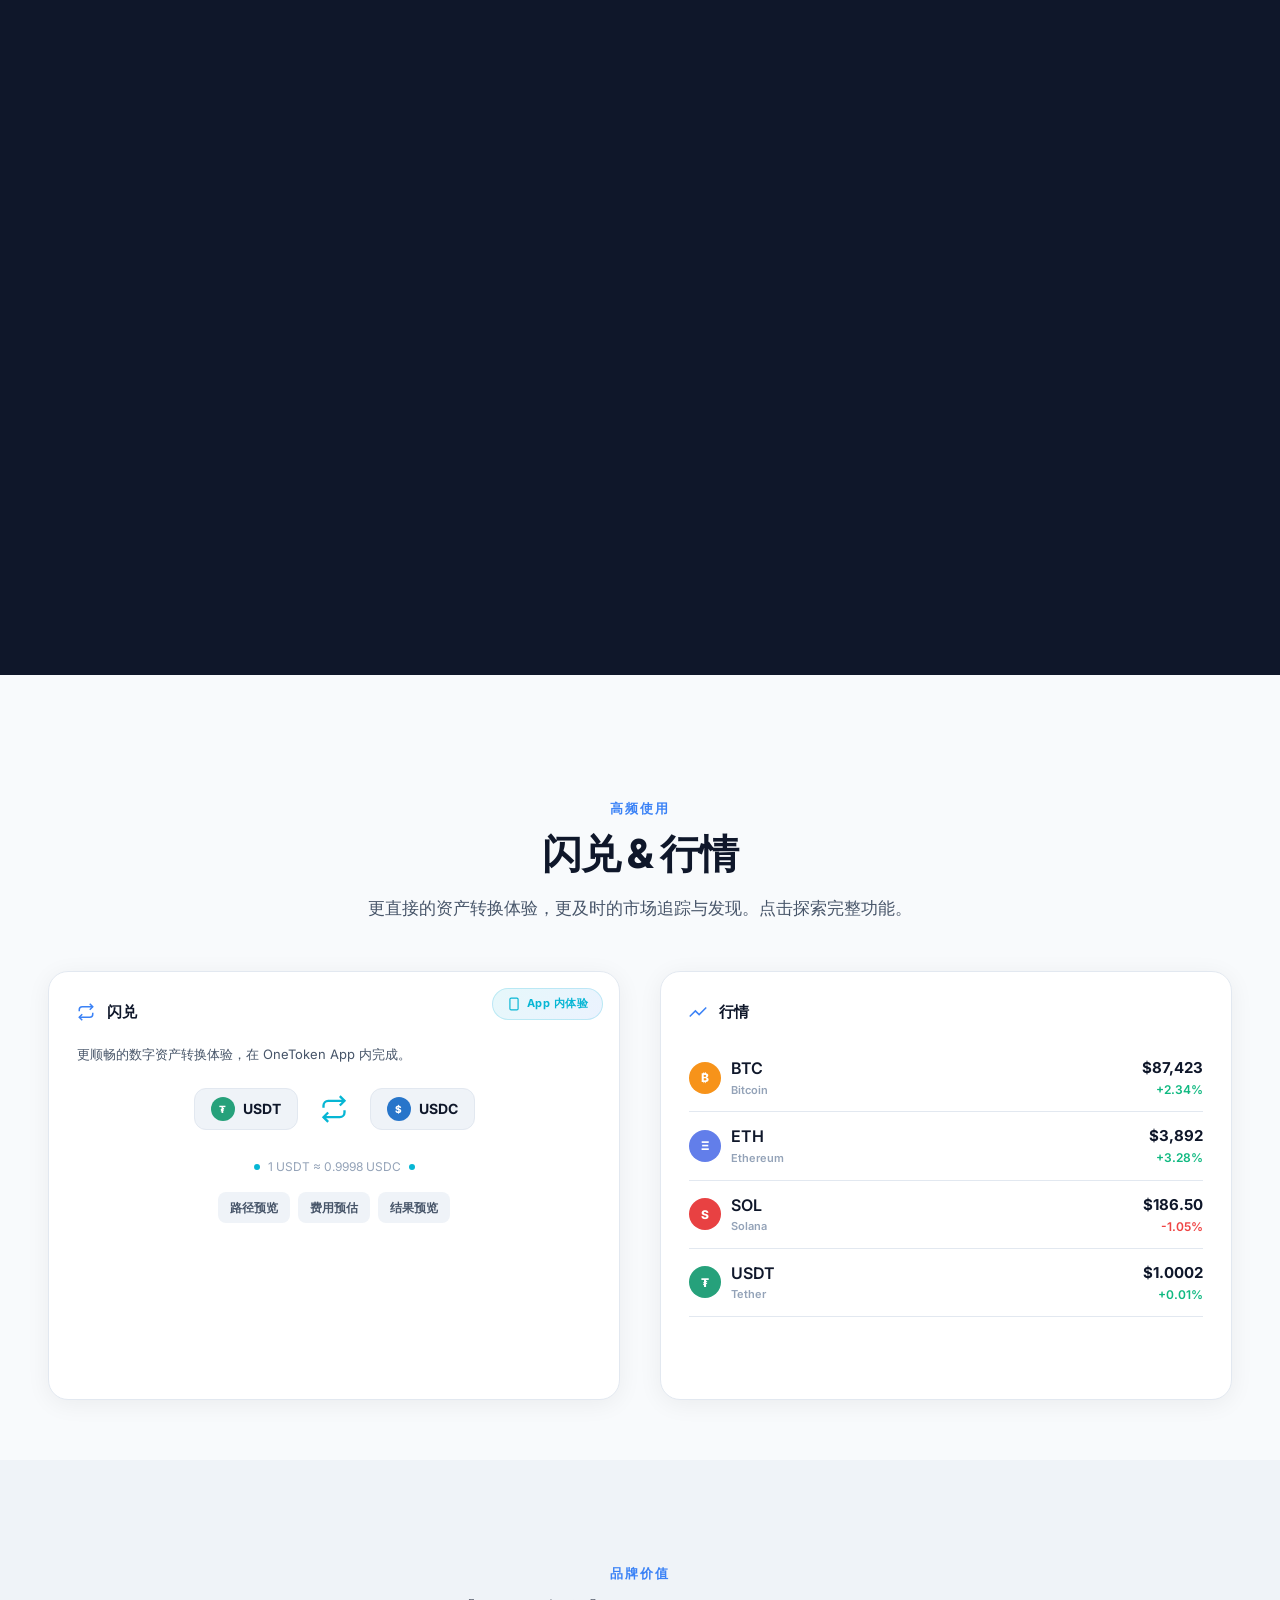
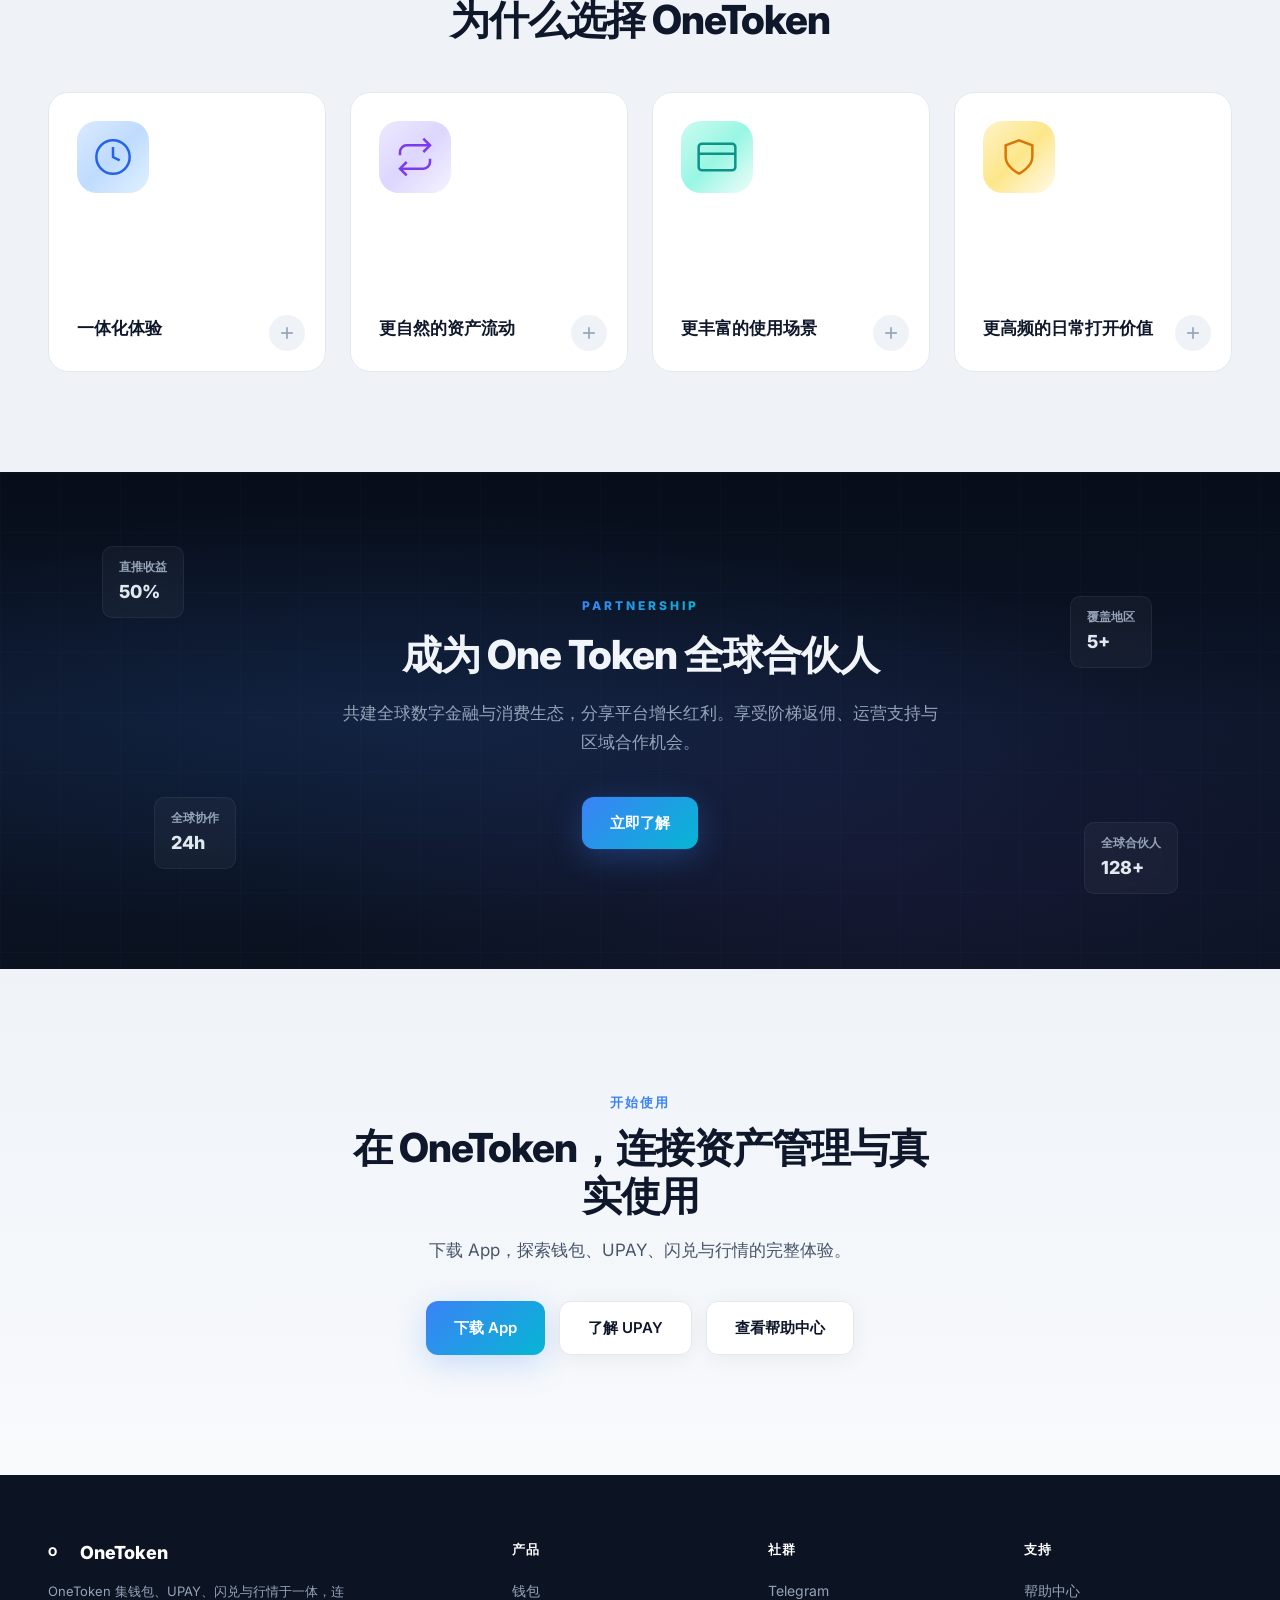
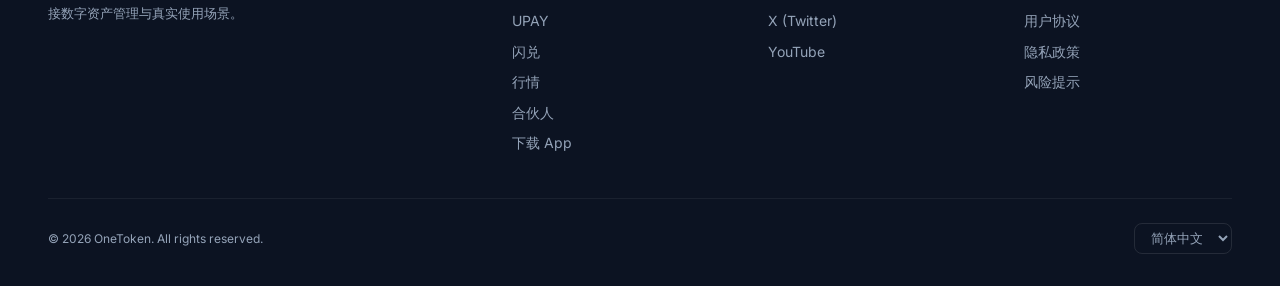
==== commit 6852a367: "Update index.html" ====
--- a/index.html
+++ b/index.html
@@ -85,22 +85,22 @@
           <div class="eco-mid">
             <div class="mid-card" style="top:6%;left:4%;transform:rotate(-8deg)">
               <svg width="18" height="18" viewBox="0 0 24 24" fill="none" stroke="currentColor" stroke-width="1.5" opacity="0.5"><path d="M18 8h1a4 4 0 010 8h-1M2 8h16v9a4 4 0 01-4 4H6a4 4 0 01-4-4V8z"/></svg>
-              <span>Kahve ₺28</span>
+              <span>Coffee $4.50</span>
             </div>
             <div class="mid-card" style="top:14%;right:6%;transform:rotate(6deg)">
               <svg width="18" height="18" viewBox="0 0 24 24" fill="none" stroke="currentColor" stroke-width="1.5" opacity="0.5"><path d="M6 2L3 6v14a2 2 0 002 2h14a2 2 0 002-2V6l-3-4zM3 6h18"/></svg>
-              <span>Trendyol ₺340</span>
+              <span>Amazon $120.00</span>
             </div>
             <div class="mid-card" style="bottom:18%;left:6%;transform:rotate(4deg)">
               <svg width="18" height="18" viewBox="0 0 24 24" fill="none" stroke="currentColor" stroke-width="1.5" opacity="0.5"><path d="M21 10c0 7-9 13-9 13s-9-6-9-13a9 9 0 0118 0z"/><circle cx="12" cy="10" r="3"/></svg>
-              <span>Kadıköy, Istanbul</span>
+              <span>Dubai Intl Airport</span>
             </div>
             <div class="mid-card" style="bottom:8%;right:10%;transform:rotate(-5deg)">
               <svg width="18" height="18" viewBox="0 0 24 24" fill="none" stroke="currentColor" stroke-width="1.5" opacity="0.5"><rect x="2" y="5" width="20" height="14" rx="2"/><path d="M2 10h20"/></svg>
-              <span>Migros POS</span>
+              <span>Global POS</span>
             </div>
             <div class="mid-card" style="top:50%;left:2%;transform:rotate(12deg)">
-              <span style="font-size:20px;font-weight:800;opacity:0.25;">₺</span>
+              <span style="font-size:20px;font-weight:800;opacity:0.25;">$</span>
             </div>
             <div class="mid-card" style="top:38%;right:3%;transform:rotate(-10deg)">
               <svg width="16" height="16" viewBox="0 0 24 24" fill="none" stroke="currentColor" stroke-width="1.5" opacity="0.4"><path d="M4 4h16c1.1 0 2 .9 2 2v12c0 1.1-.9 2-2 2H4c-1.1 0-2-.9-2-2V6c0-1.1.9-2 2-2z"/><polyline points="22,6 12,13 2,6"/></svg>
@@ -122,7 +122,7 @@
               </div>
               <div class="roi-card-slider">
                 <div class="roi-slider-label">每月预计消费</div>
-                <div class="roi-slider-value" id="roiConsumption">10,000 TRY</div>
+                <div class="roi-slider-value" id="roiConsumption">10,000 U</div>
                 <input type="range" class="roi-range" min="1000" max="50000" step="1000" value="10000" oninput="updateRoiMock(this.value)">
               </div>
               <div class="roi-card-results">
@@ -198,7 +198,7 @@
                   <div class="hub-title">安全控制中枢</div>
                   <div class="hub-status"><span class="status-dot green"></span> 所有系统正常</div>
                   <div class="hub-row"><span>卡片状态</span><strong style="color:#10B981;">Active</strong></div>
-                  <div class="hub-row"><span>最近交易</span><strong>₺48.50 · Starbucks</strong></div>
+                  <div class="hub-row"><span>最近交易</span><strong>$4.50 · Starbucks</strong></div>
                   <div class="hub-row"><span>认证方式</span><strong>Face ID</strong></div>
                 </div>
               </div>
@@ -212,7 +212,7 @@
               <div class="sec-orbit orbit-2 sec-ui-mockup" style="transition-delay:.12s">
                 <div class="mock-header">
                   <div class="icon-circle" style="background:rgba(16,185,129,0.15);color:#10B981;"><svg width="16" height="16" viewBox="0 0 24 24" fill="none" stroke="currentColor" stroke-width="2"><path d="M18 8A6 6 0 006 8c0 7-3 9-3 9h18s-3-2-3-9"/><path d="M13.73 21a2 2 0 01-3.46 0"/></svg></div>
-                  <div><div class="m-title">₺48.50 Starbucks TR</div><div class="m-sub">Just now · Kadıköy</div></div>
+                  <div><div class="m-title">$4.50 Starbucks Intl</div><div class="m-sub">Just now · Airport</div></div>
                 </div>
               </div>
               <div class="sec-orbit orbit-3 sec-ui-mockup" style="transition-delay:.24s">
@@ -233,11 +233,11 @@
         <div class="ch-content section-inner full-width-content">
           <div class="ch-text-zone center-aligned">
             <h1 class="ch-title">3 步简单入驻，零门槛消费</h1>
-            <p class="ch-subtitle">从下载到畅享本地生活消费，仅需极简流程。</p>
+            <p class="ch-subtitle">从下载到畅享全球跨国消费，仅需极简流程。</p>
             <div class="ch-onboarding-steps">
                <div class="cb-step"><div class="num">1</div><div class="step-content"><div class="s-head">极简注册</div><div class="s-desc">下载 App 并完成认证</div></div></div>
                <div class="cb-line"></div>
-               <div class="cb-step"><div class="num">2</div><div class="step-content"><div class="s-head">充值资产</div><div class="s-desc">预留 USDT 作为资金</div></div></div>
+               <div class="cb-step"><div class="num">2</div><div class="step-content"><div class="s-head">充值资产</div><div class="s-desc">预留 USD 作为资金</div></div></div>
                <div class="cb-line"></div>
                <div class="cb-step"><div class="num">3</div><div class="step-content"><div class="s-head">绑定支付</div><div class="s-desc">Apple Pay / Google Pay 即可开始消费</div></div></div>
             </div>
@@ -270,10 +270,10 @@
                  </div>
                </div>
                <div class="ch-scenario-grid">
-                 <div class="ch-scenario-header"><div class="scenario-accent-bar"></div><h3>支持的本地消费场景</h3><p>覆盖土耳其日常高频消费与提现</p></div>
+                 <div class="ch-scenario-header"><div class="scenario-accent-bar"></div><h3>支持的全球消费场景</h3><p>覆盖全球主流消费、支付与数字生活场景</p></div>
                  <div class="scene-grid-inner">
-                   <div class="mat-card"><svg width="20" height="20" viewBox="0 0 24 24" fill="none" stroke="currentColor" stroke-width="2"><rect x="2" y="5" width="20" height="14" rx="2"/><path d="M2 10h20"/></svg><div><strong>POS 终端</strong><span>本地商户刷卡</span></div></div>
-                   <div class="mat-card"><svg width="20" height="20" viewBox="0 0 24 24" fill="none" stroke="currentColor" stroke-width="2"><path d="M12 2v20M17 5H9.5a3.5 3.5 0 000 7h5a3.5 3.5 0 010 7H6"/></svg><div><strong>ATM 取现</strong><span>本地提取里拉</span></div></div>
+                   <div class="mat-card"><svg width="20" height="20" viewBox="0 0 24 24" fill="none" stroke="currentColor" stroke-width="2"><rect x="2" y="5" width="20" height="14" rx="2"/><path d="M2 10h20"/></svg><div><strong>POS 终端</strong><span>线下商户刷卡</span></div></div>
+                   <div class="mat-card"><svg width="20" height="20" viewBox="0 0 24 24" fill="none" stroke="currentColor" stroke-width="2"><path d="M12 2v20M17 5H9.5a3.5 3.5 0 000 7h5a3.5 3.5 0 010 7H6"/></svg><div><strong>ATM 取现</strong><span>全球提取法币</span></div></div>
                    <div class="mat-card"><svg width="20" height="20" viewBox="0 0 24 24" fill="none" stroke="currentColor" stroke-width="2"><path d="M6 2L3 6v14a2 2 0 002 2h14a2 2 0 002-2V6l-3-4zM3 6h18M16 10a4 4 0 01-8 0"/></svg><div><strong>外卖电商</strong><span>高频线上消费</span></div></div>
                    <div class="mat-card"><svg width="20" height="20" viewBox="0 0 24 24" fill="none" stroke="currentColor" stroke-width="2"><path d="M12 4v16m8-8H4"/></svg><div><strong>订阅服务</strong><span>Netflix / Spotify</span></div></div>
                  </div>
@@ -784,14 +784,14 @@
   <div class="home-partner-cta-grid"></div>
   <div class="home-partner-cta-floats">
     <div class="hpc-float">直推收益<span class="hpc-num">50%</span></div>
-    <div class="hpc-float">合作城市<span class="hpc-num">5+</span></div>
-    <div class="hpc-float">USD 结算<span class="hpc-num">24h</span></div>
-    <div class="hpc-float">合伙人<span class="hpc-num">128+</span></div>
+    <div class="hpc-float">覆盖地区<span class="hpc-num">5+</span></div>
+    <div class="hpc-float">全球协作<span class="hpc-num">24h</span></div>
+    <div class="hpc-float">全球合伙人<span class="hpc-num">128+</span></div>
   </div>
   <div class="section-inner reveal">
     <span class="partner-label">PARTNERSHIP</span>
-    <h2 class="section-title" style="color:#F1F5F9;max-width:640px;margin:0 auto 20px;">成为 One Token 土耳其城市合伙人</h2>
-    <p class="section-desc" style="margin:0 auto 40px;color:#94A3B8;text-align:center;">深耕当地市场，分享数字金融红利。享受阶梯返佣、运营支持与区域合作机会。</p>
+    <h2 class="section-title" style="color:#F1F5F9;max-width:640px;margin:0 auto 20px;">成为 One Token 全球合伙人</h2>
+    <p class="section-desc" style="margin:0 auto 40px;color:#94A3B8;text-align:center;">共建全球数字金融与消费生态，分享平台增长红利。享受阶梯返佣、运营支持与区域合作机会。</p>
     <div class="btn-group" style="justify-content:center;">
       <a class="btn btn-primary partner-btn-glow" onclick="showPage('partner')">立即了解</a>
     </div>
--- a/website.css
+++ b/website.css
@@ -64,7 +64,7 @@
   transition: transform 0.3s;
 }
 .header-logo:hover .logo-dot { transform: scale(1.1) rotate(-5deg); }
-.header-nav { display: flex; align-items: center; gap: 2px; list-style: none; }
+.header-nav { display: flex; align-items: center; gap: 8px; list-style: none; }
 .header-nav > li { position: relative; }
 .header-nav > li > a {
   padding: 8px 14px; border-radius: 8px; font-size: 14px; font-weight: 500;
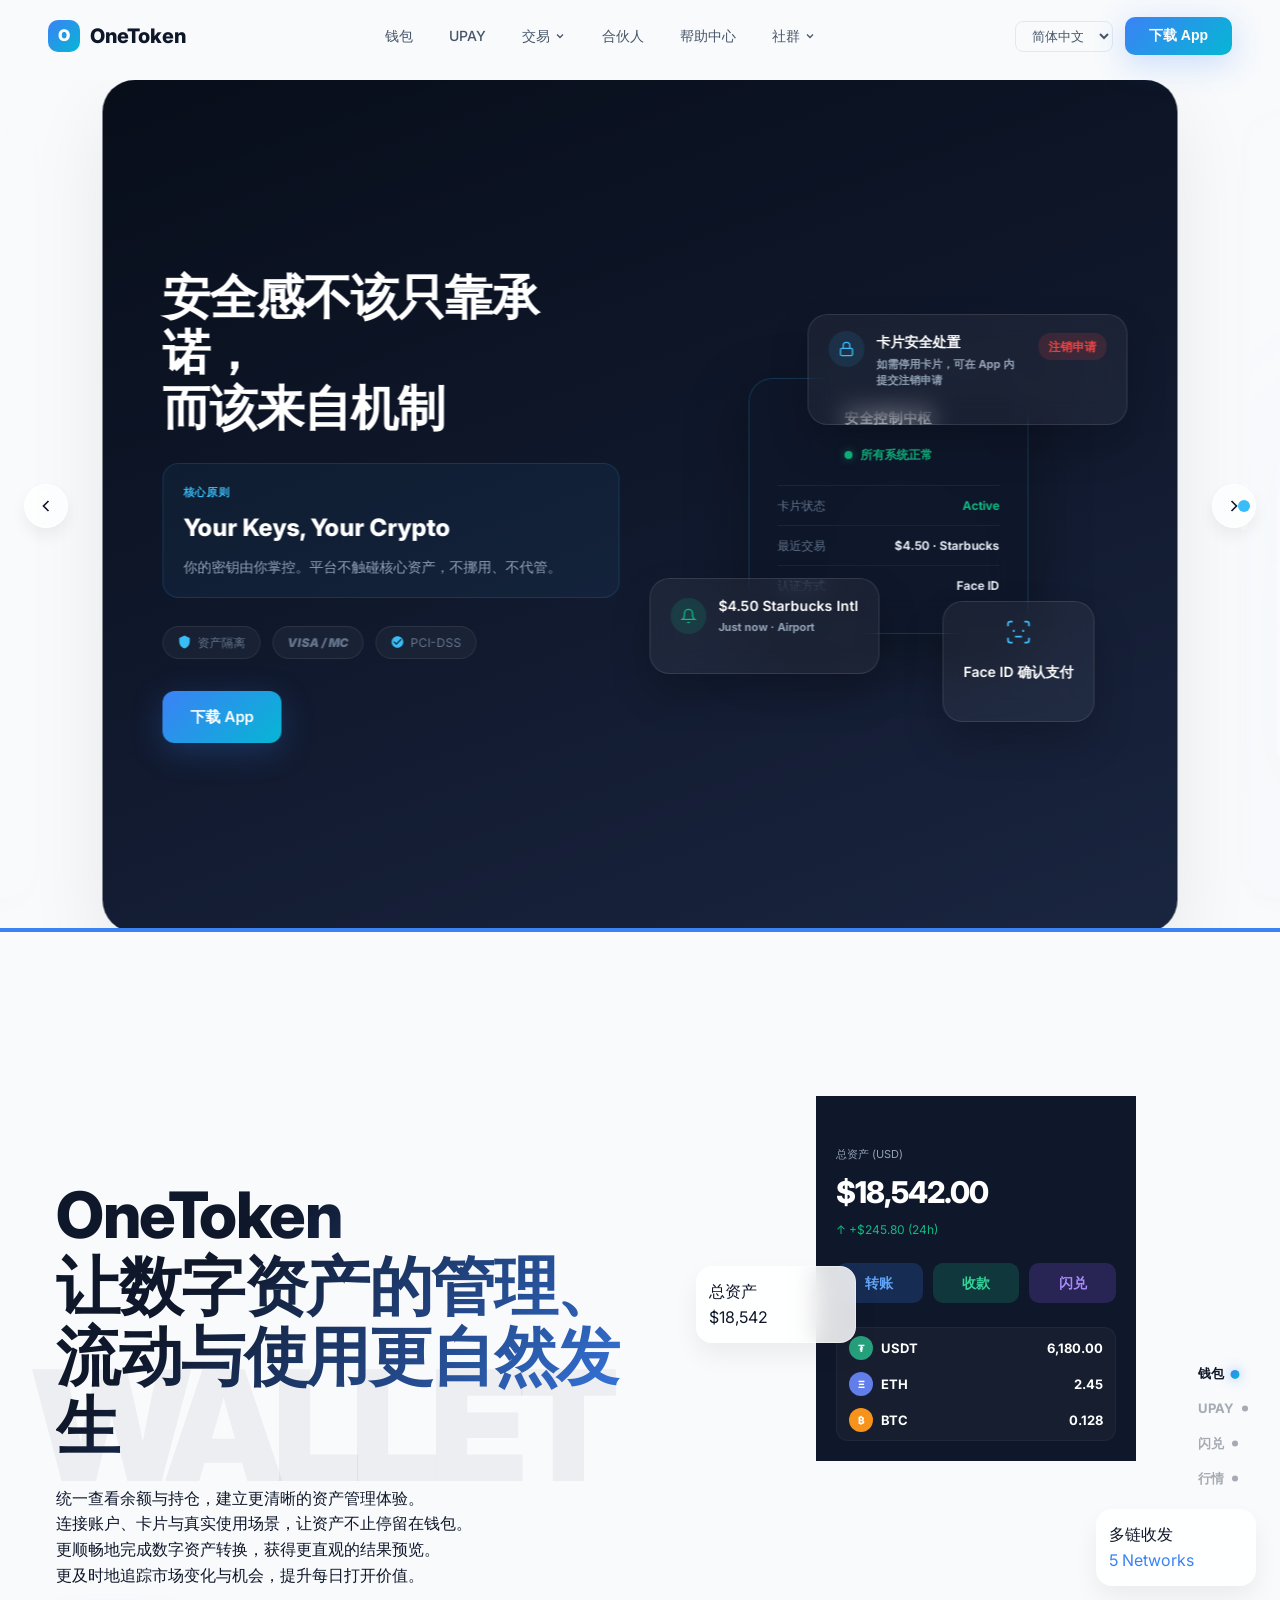
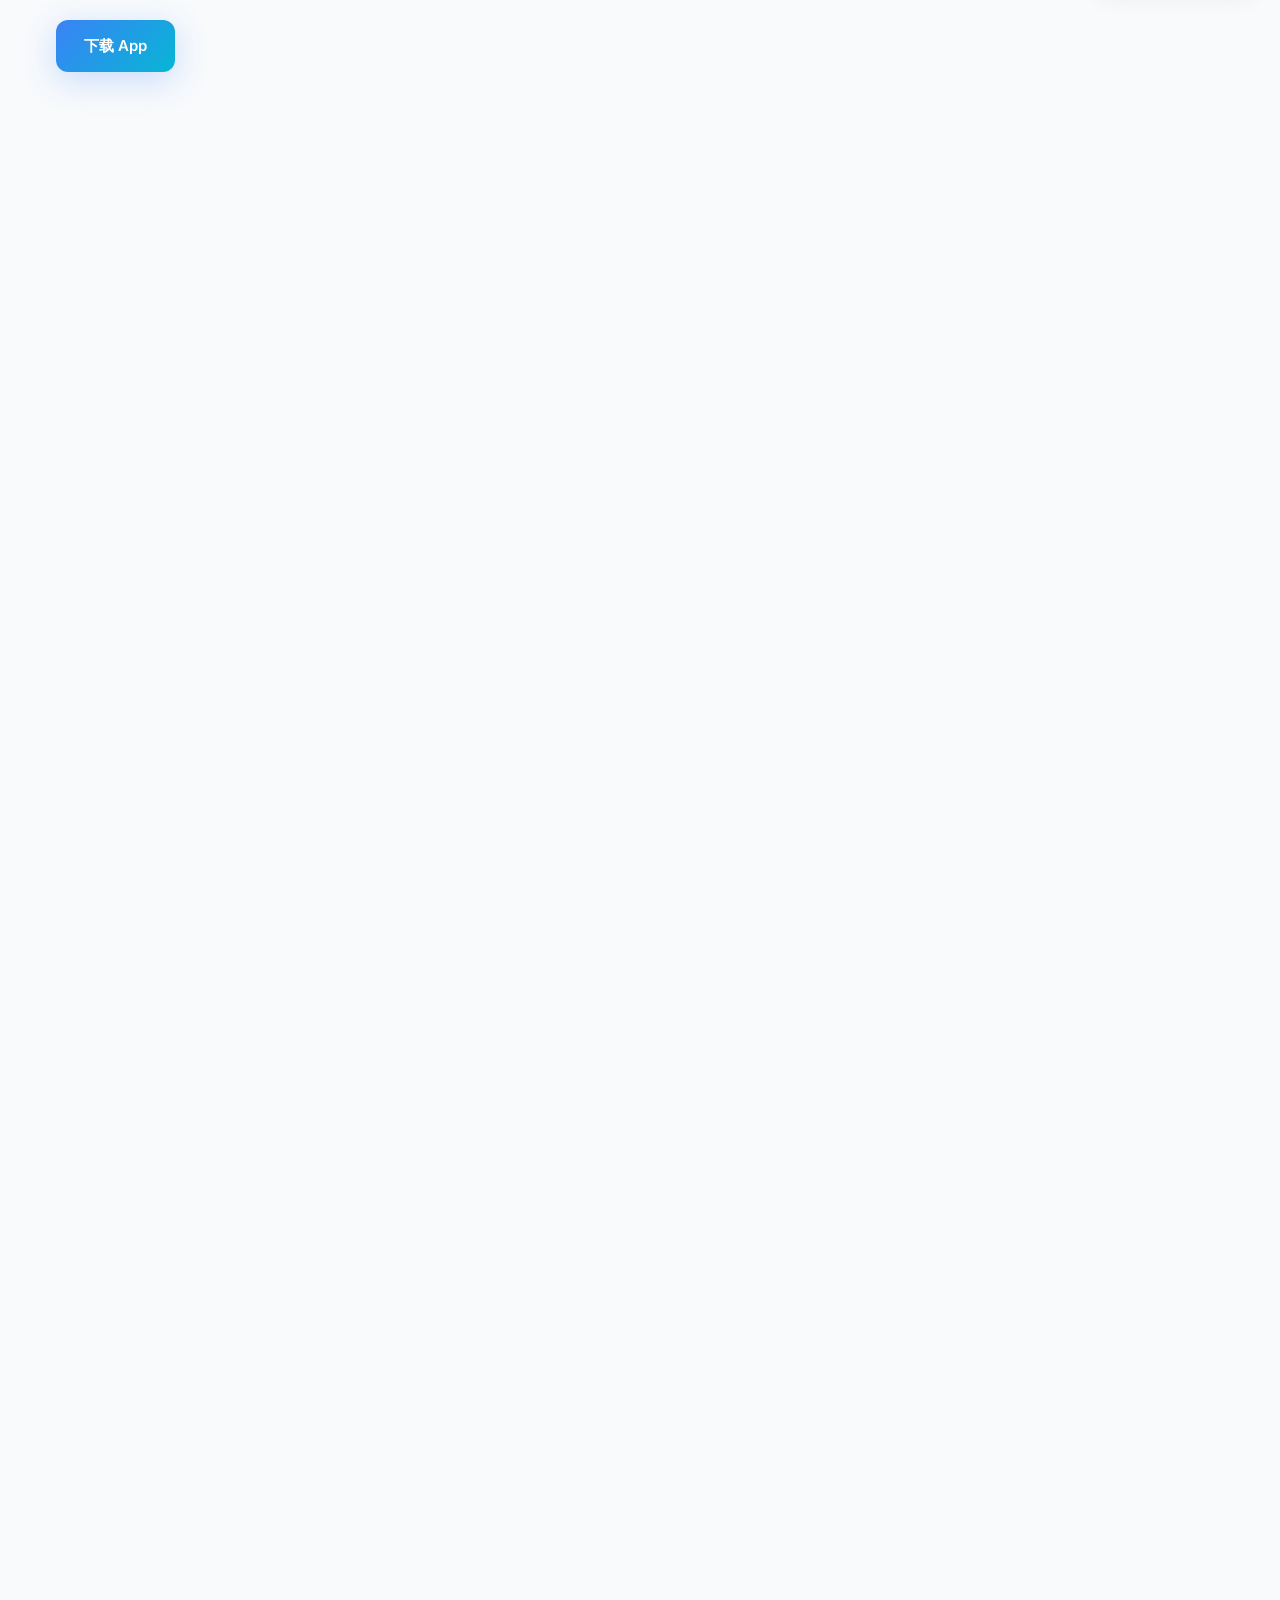
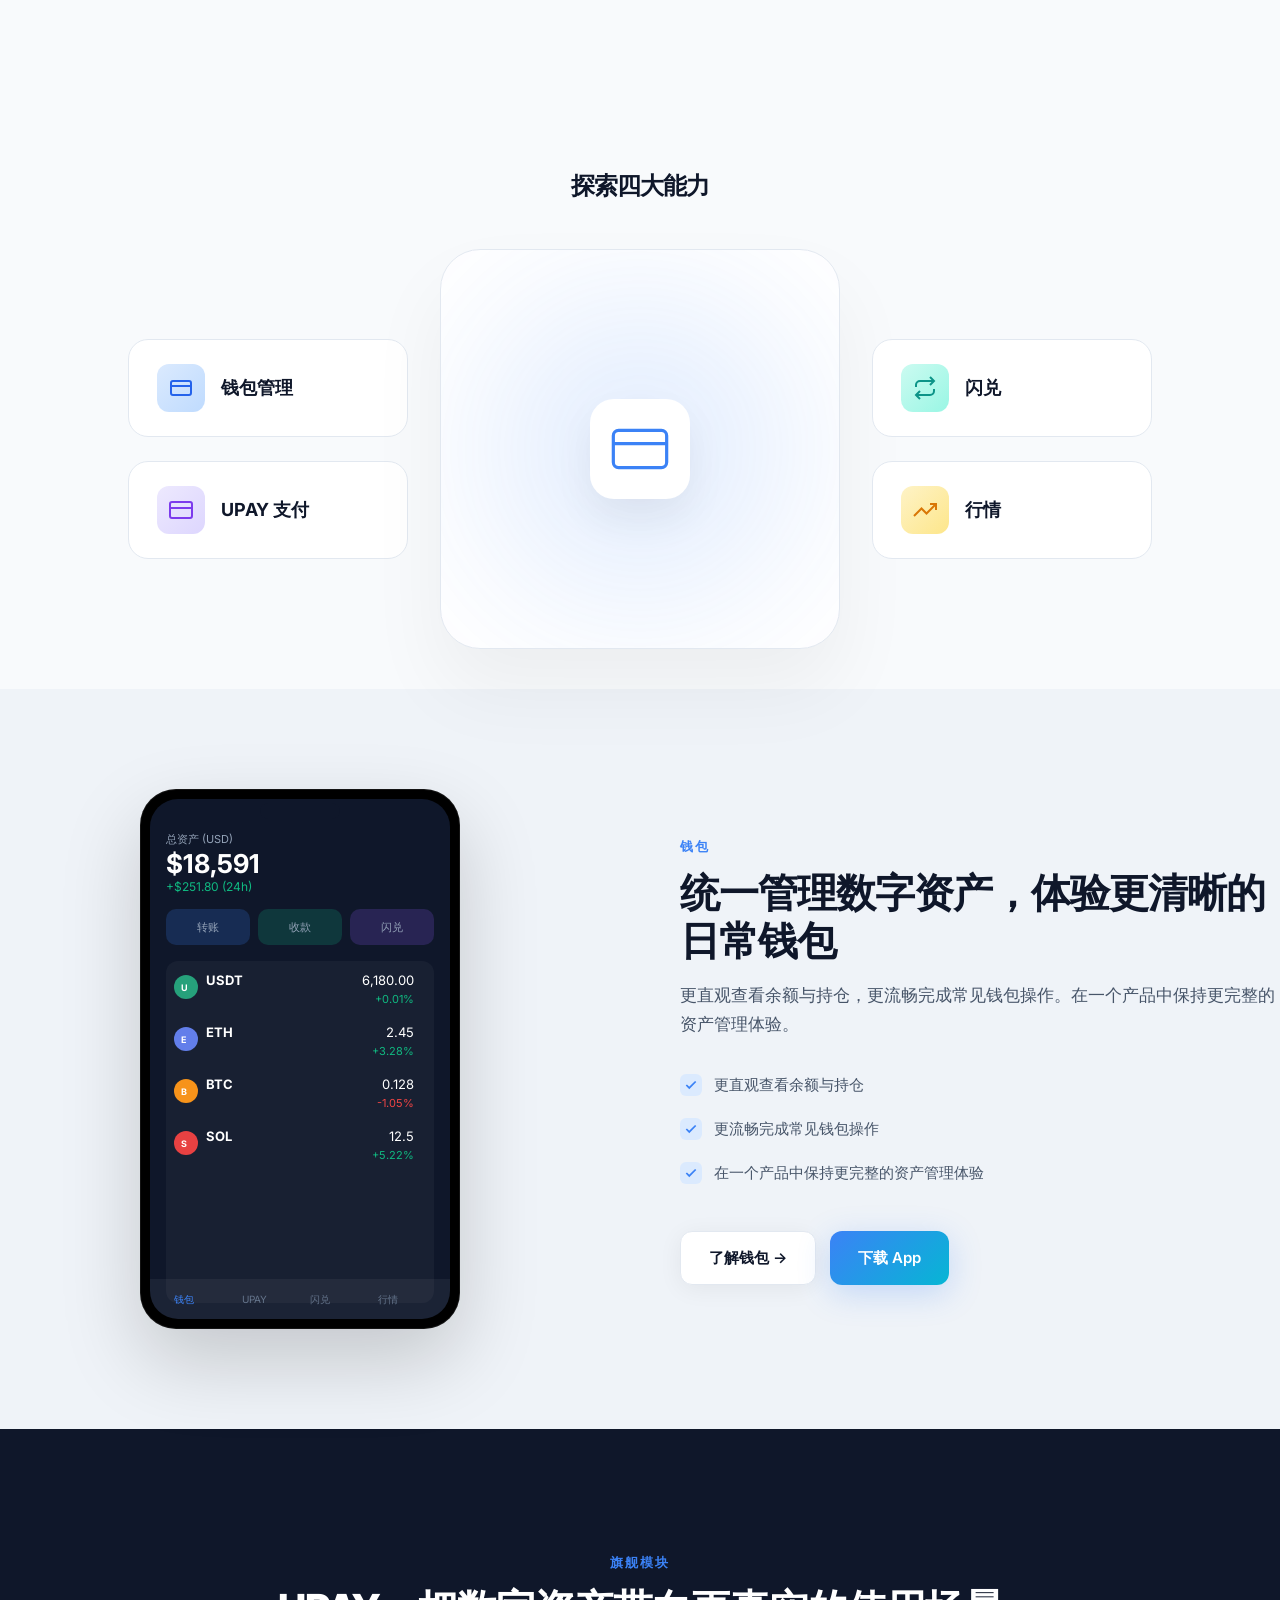
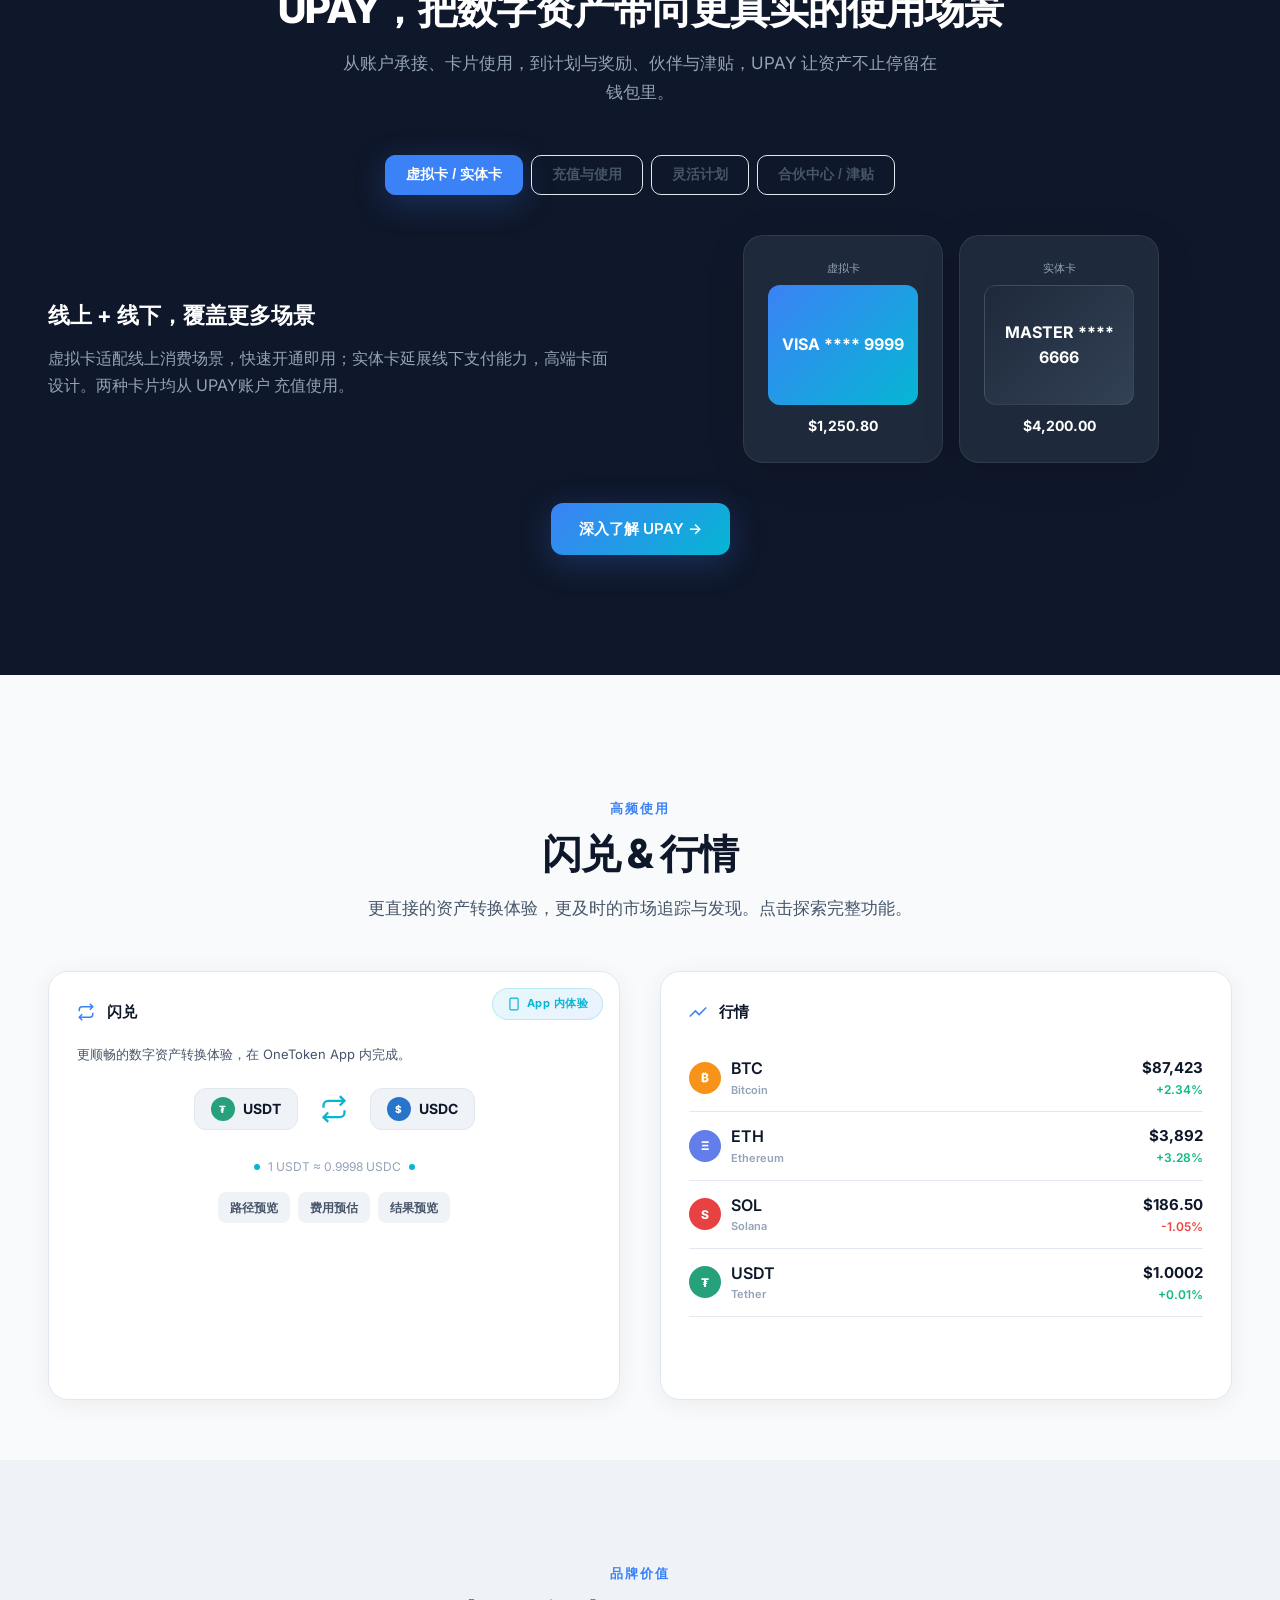
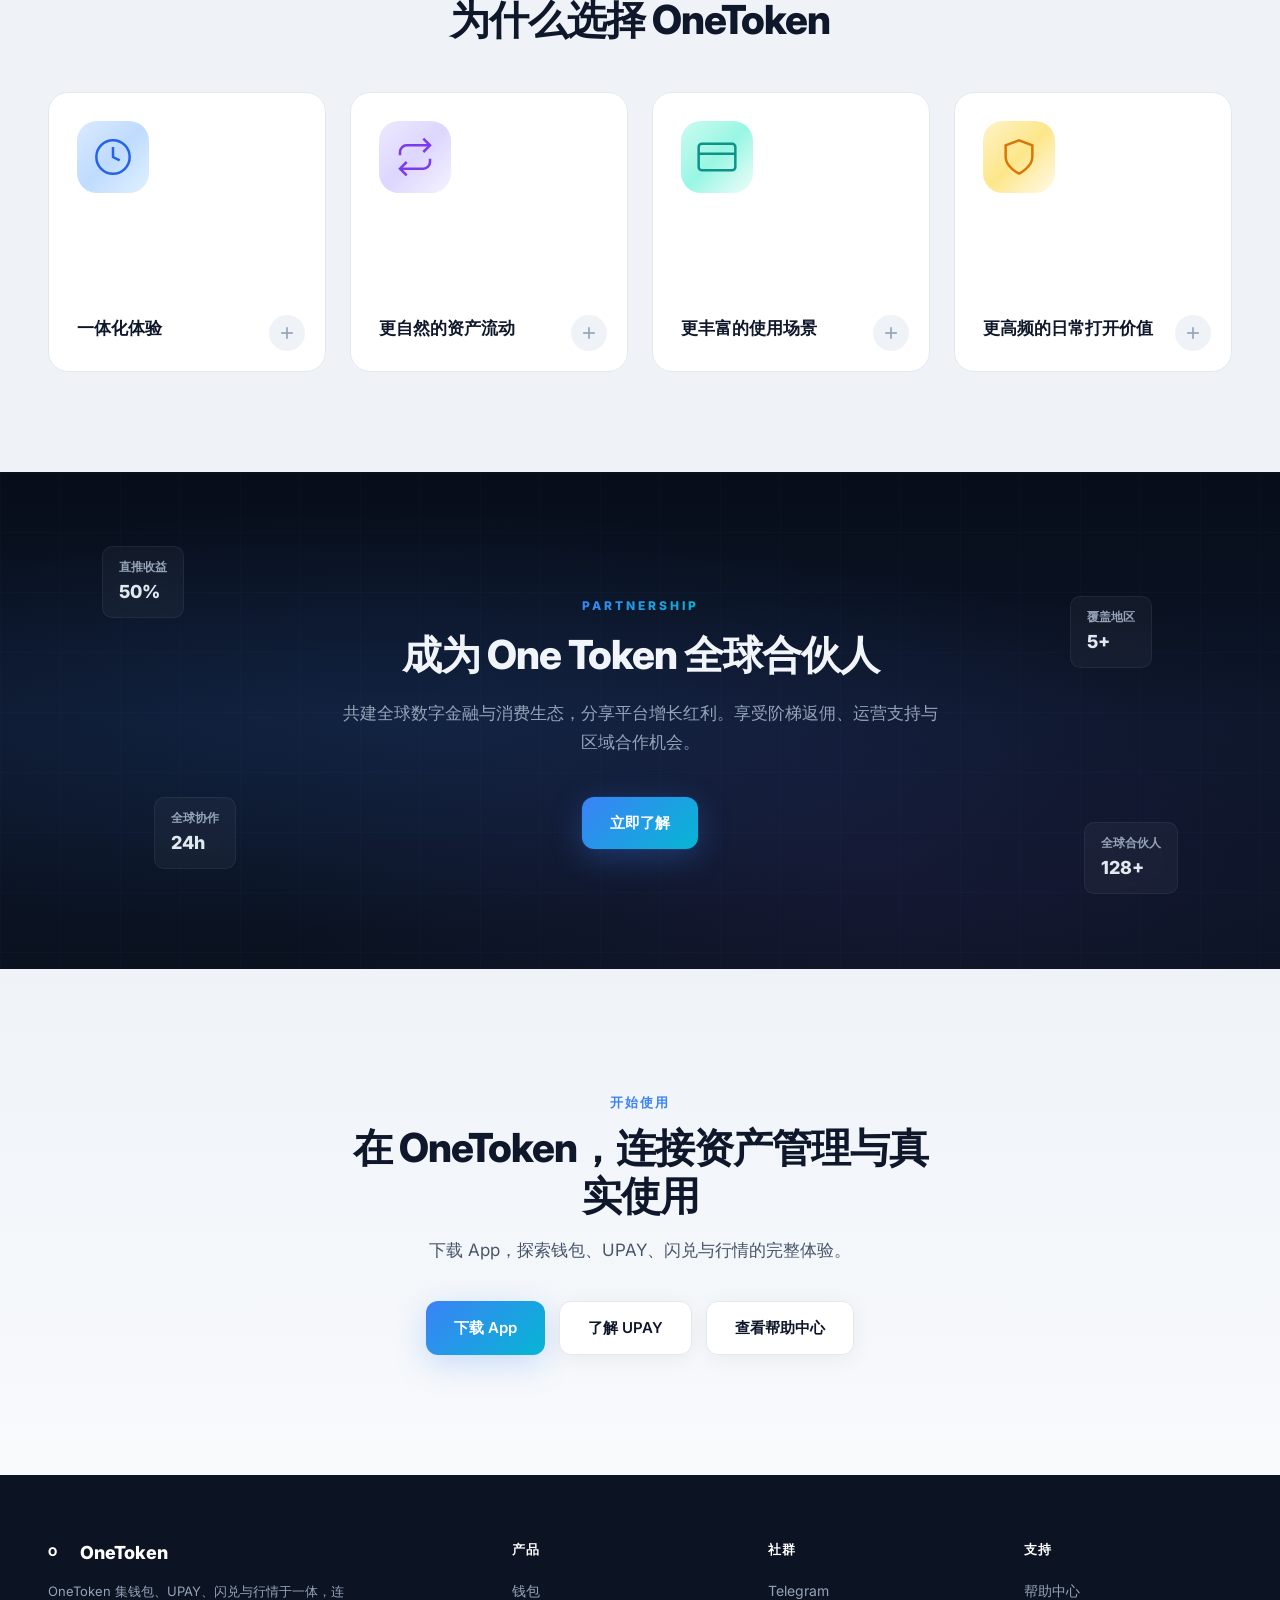
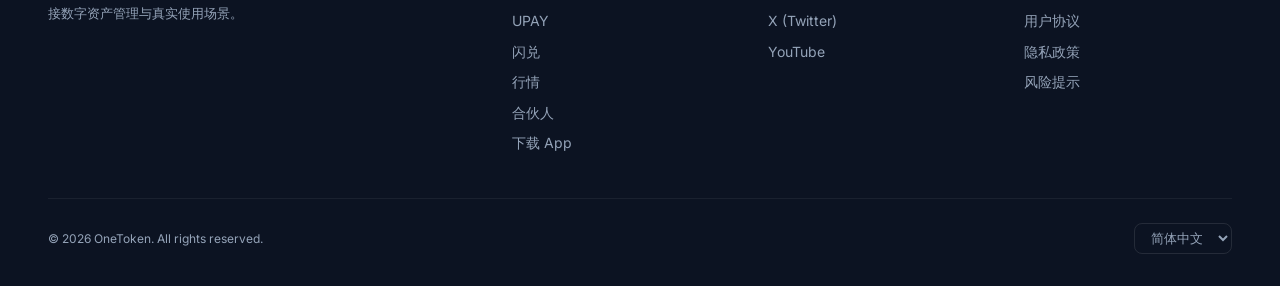
==== commit 721c240a: "Refactor UI mockup for card security disposal" ====
--- a/index.html
+++ b/index.html
@@ -202,11 +202,11 @@
                   <div class="hub-row"><span>认证方式</span><strong>Face ID</strong></div>
                 </div>
               </div>
-              <div class="sec-orbit orbit-1 sec-ui-mockup">
-                <div class="mock-header">
-                  <div class="icon-circle"><svg width="16" height="16" viewBox="0 0 24 24" fill="none" stroke="currentColor" stroke-width="2"><rect x="3" y="11" width="18" height="11" rx="2" ry="2"/><path d="M7 11V7a5 5 0 0110 0v4"/></svg></div>
-                  <div><div class="m-title">一键冻结</div><div class="m-sub">**** 4912</div></div>
-                  <div class="m-toggle"><div class="m-knob"></div></div>
+              <div class="sec-orbit orbit-1 sec-ui-mockup" style="max-width:320px;">
+                <div class="mock-header" style="align-items:flex-start;">
+                  <div class="icon-circle" style="flex-shrink:0;"><svg width="16" height="16" viewBox="0 0 24 24" fill="none" stroke="currentColor" stroke-width="2"><rect x="3" y="11" width="18" height="11" rx="2" ry="2"/><path d="M7 11V7a5 5 0 0110 0v4"/></svg></div>
+                  <div style="flex:1;"><div class="m-title">卡片安全处置</div><div class="m-sub" style="margin-top:4px;line-height:1.4;">如需停用卡片，可在 App 内提交注销申请</div></div>
+                  <div style="flex-shrink:0;background:rgba(239,68,68,0.15);color:#EF4444;font-size:12px;font-weight:600;padding:4px 10px;border-radius:12px;margin-left:10px;margin-top:2px;cursor:pointer;">注销申请</div>
                 </div>
               </div>
               <div class="sec-orbit orbit-2 sec-ui-mockup" style="transition-delay:.12s">
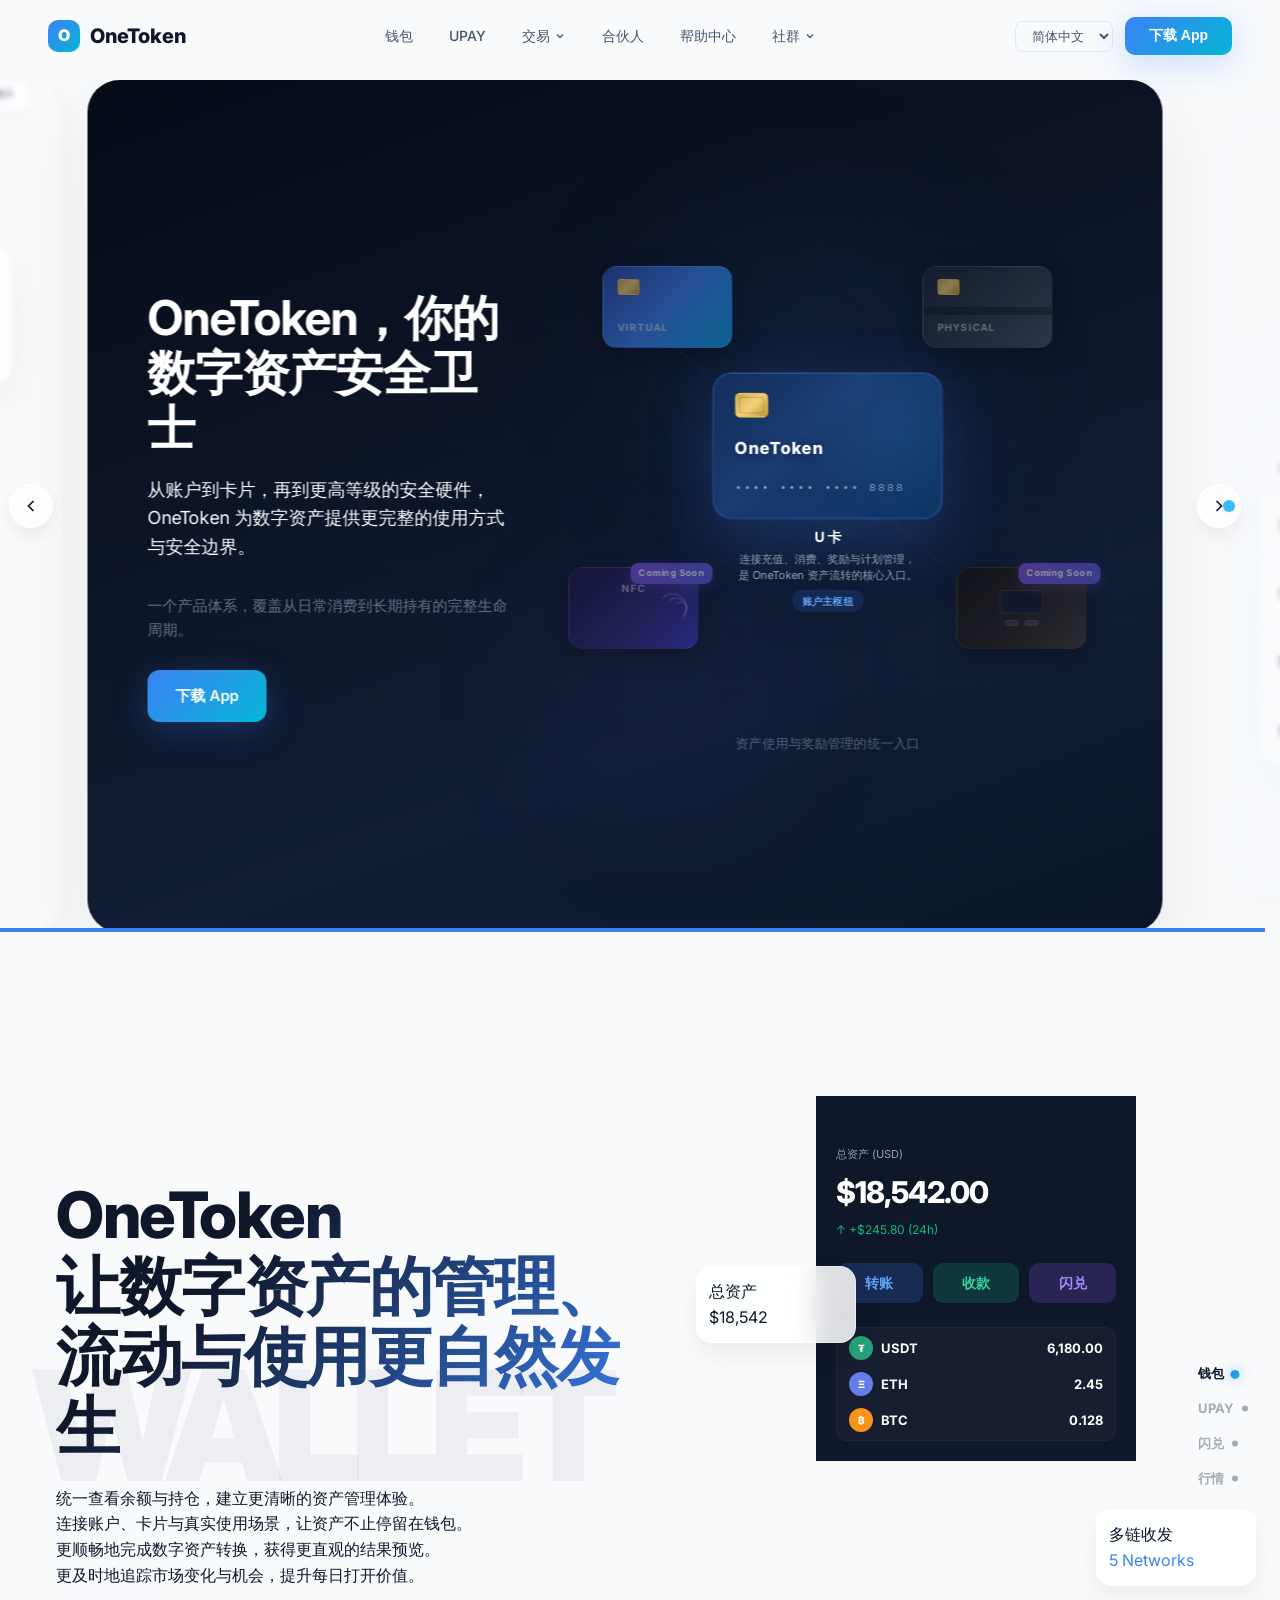
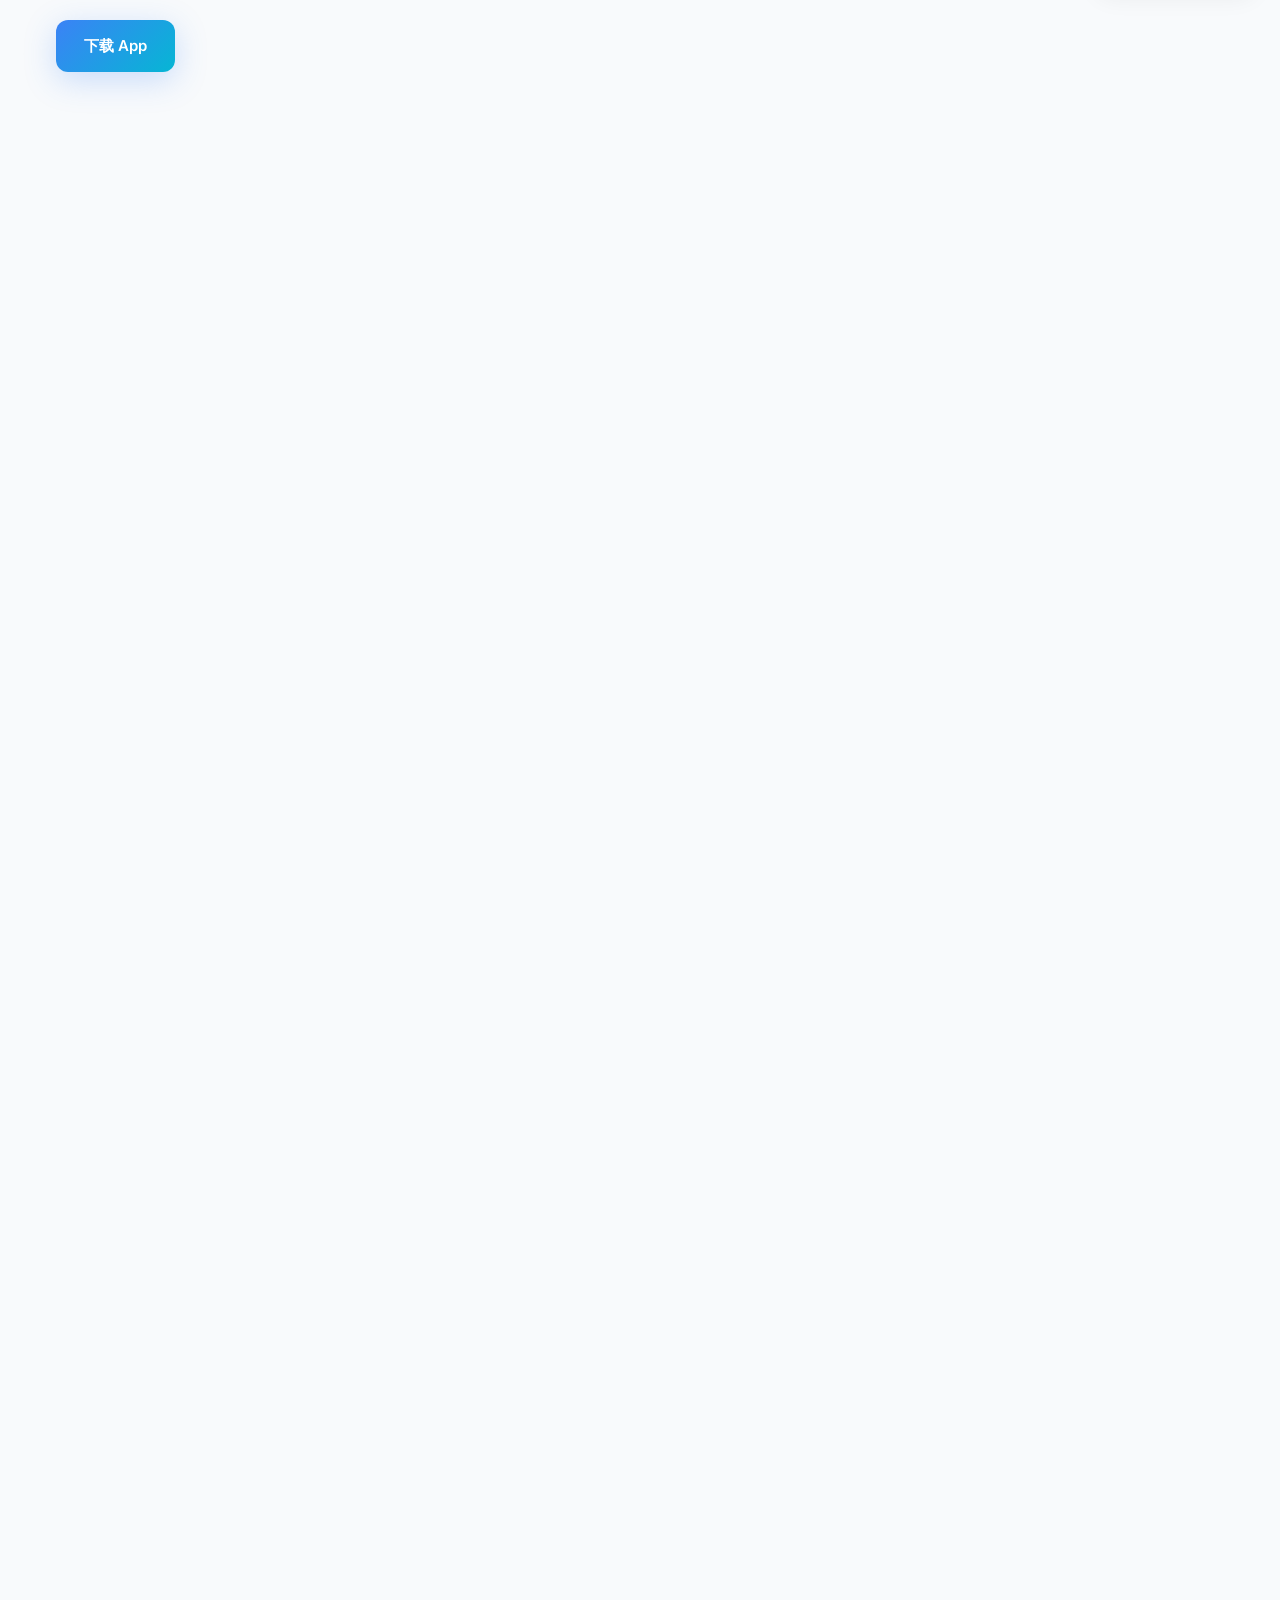
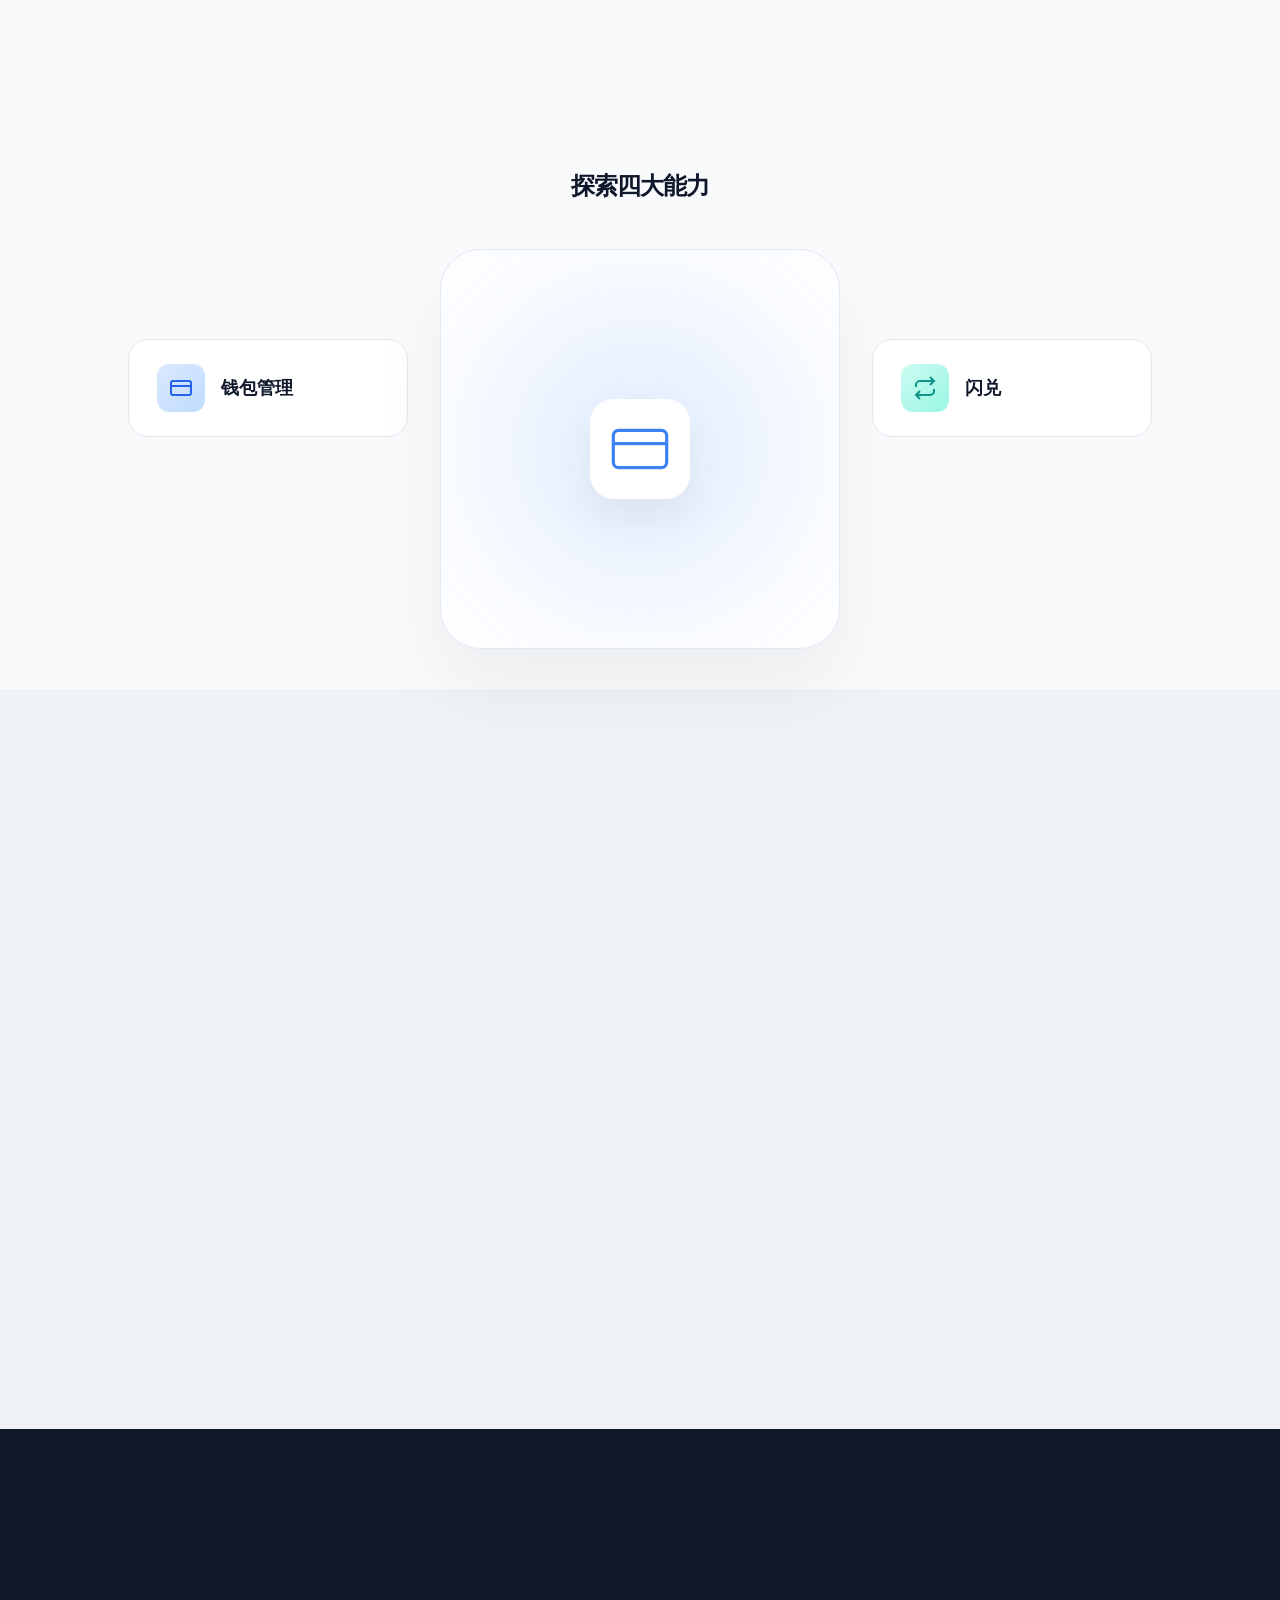
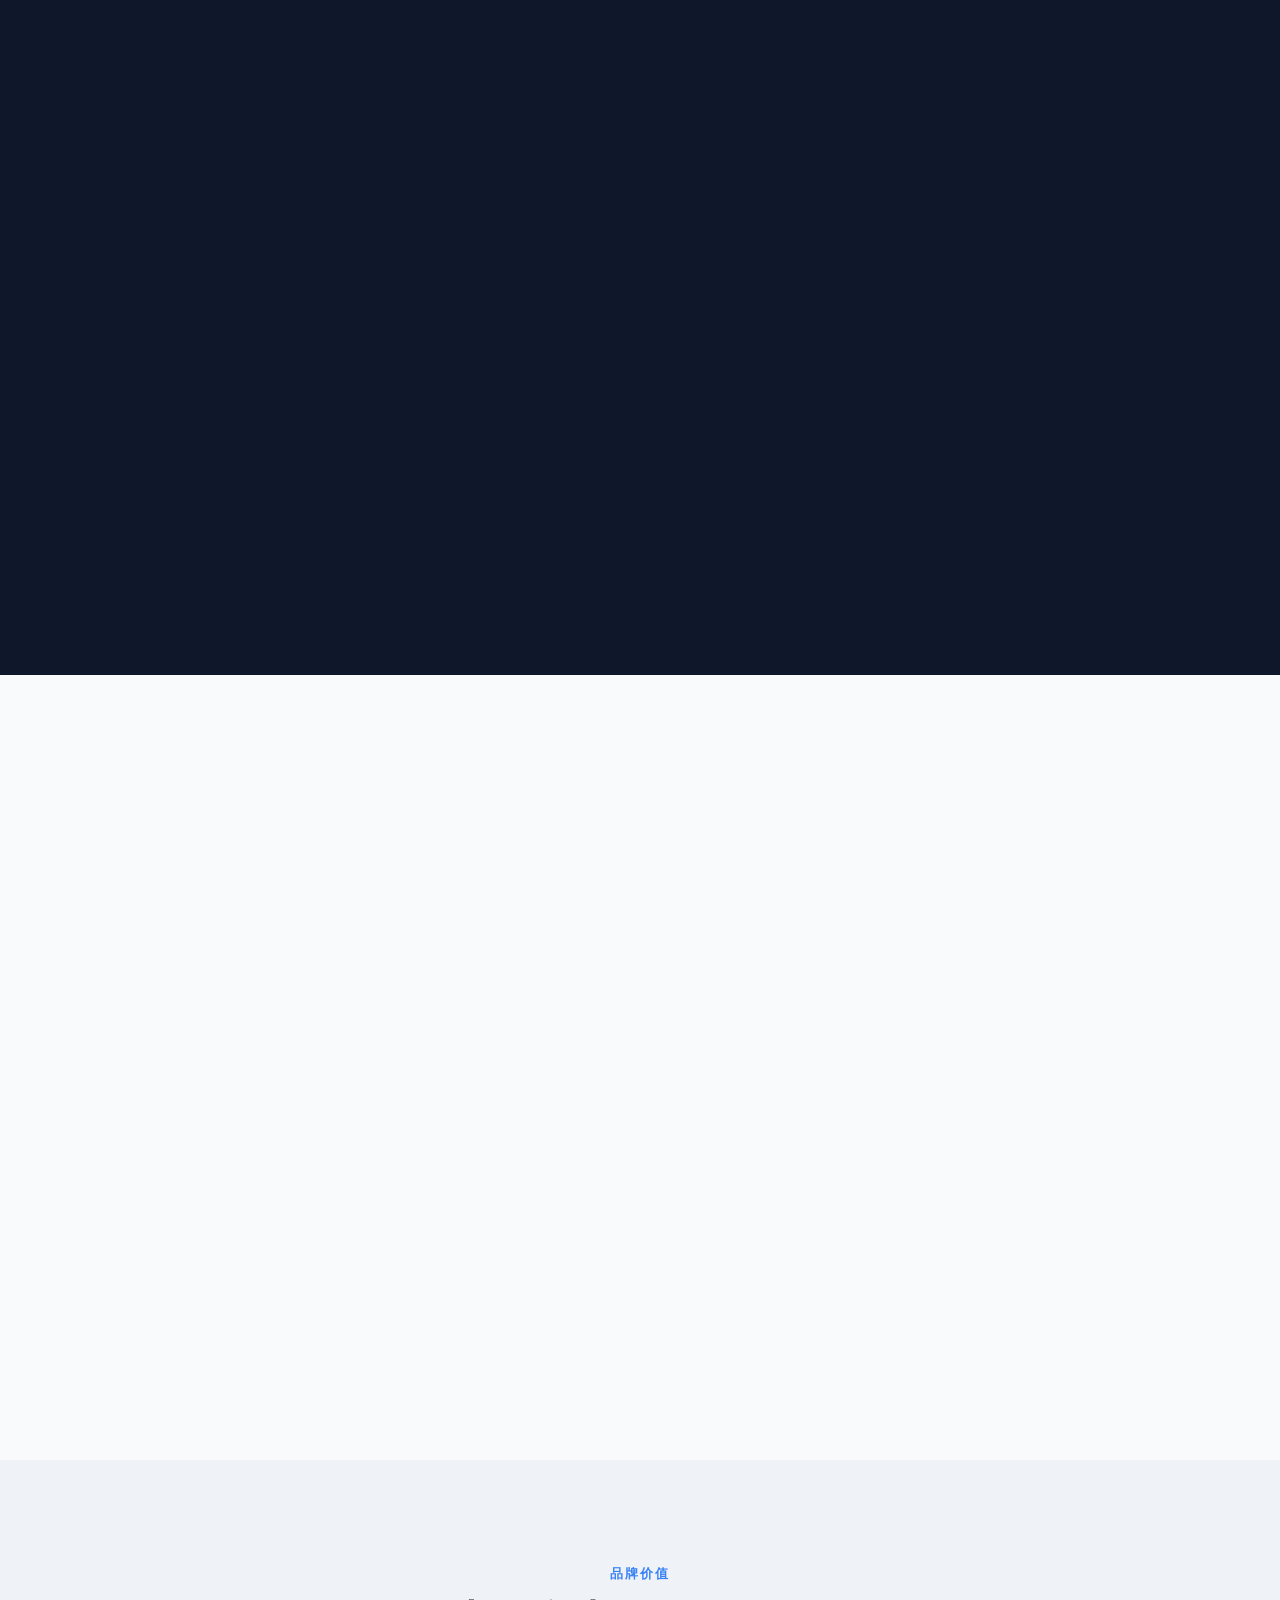
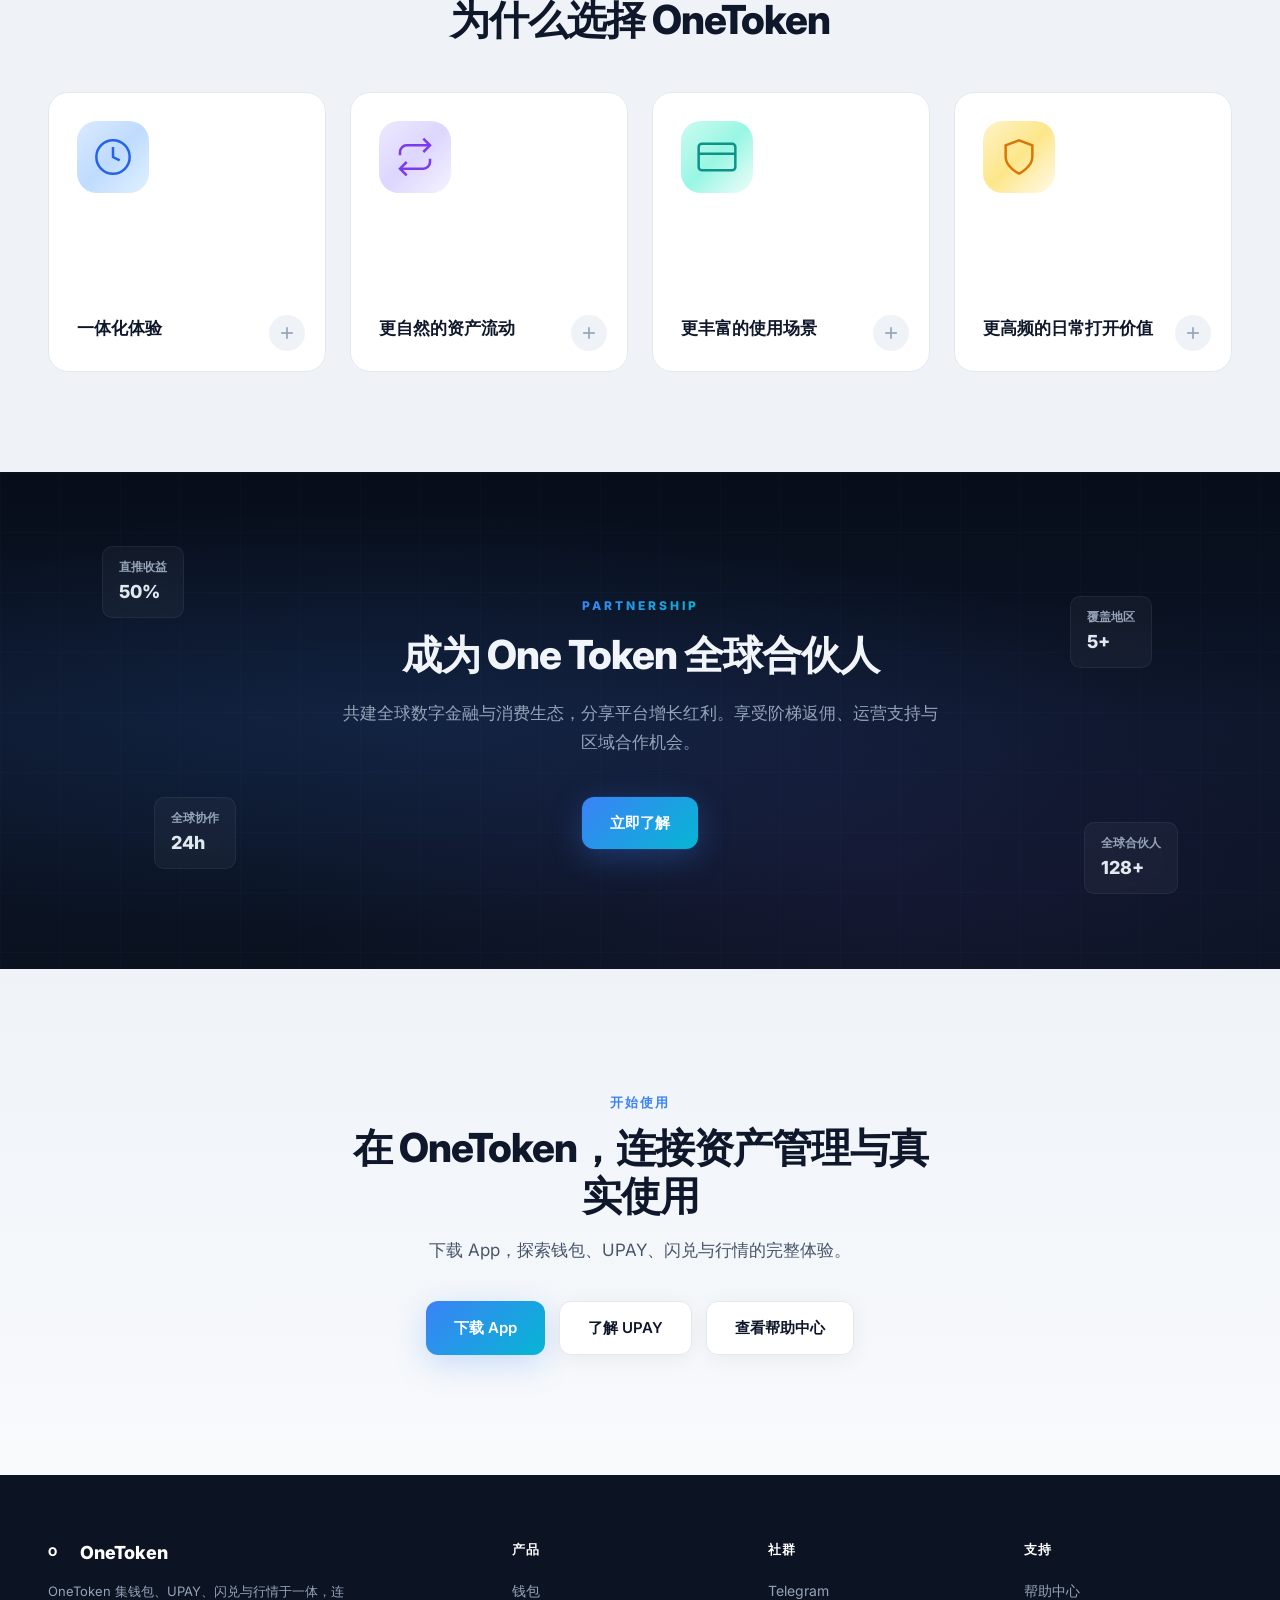
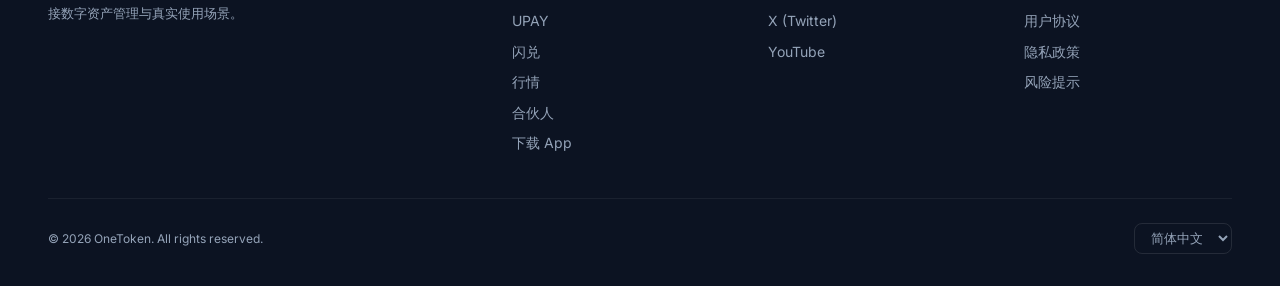
==== commit d2967835: "Update index.html" ====
--- a/index.html
+++ b/index.html
@@ -170,60 +170,118 @@
         </div>
       </div>
       
-      <!-- ======= Slide 2: Security Control Hub ======= -->
+      <!-- ======= Slide 2: Product Matrix ======= -->
       <div class="ch-scene ch-scene-1" data-index="1">
-        <div class="ch-bg-layer" style="background: linear-gradient(160deg, #080E1A 0%, #0F172A 45%, #1A2540 100%);"></div>
-        <div class="ch-content section-inner dark-mode sec-hub-layout">
-          <div class="ch-text-zone sec-text">
-            <h1 class="ch-title">安全感不该只靠承诺，<br>而该来自机制</h1>
-            <div class="sec-principle">
-              <div class="principle-label">核心原则</div>
-              <div class="principle-title">Your Keys, Your Crypto</div>
-              <div class="principle-desc">你的密钥由你掌控。平台不触碰核心资产，不挪用、不代管。</div>
-            </div>
-            <div class="sec-trust-rail">
-              <div class="trust-item"><svg viewBox="0 0 24 24" width="14" height="14" fill="currentColor"><path d="M12 1L3 5v6c0 5.55 3.84 10.74 9 12 5.16-1.26 9-6.45 9-12V5l-9-4z"/></svg> 资产隔离</div>
-              <div class="trust-item" style="font-weight:900;font-style:italic;">VISA / MC</div>
-              <div class="trust-item"><svg viewBox="0 0 24 24" width="14" height="14" fill="currentColor"><path d="M12 2C6.48 2 2 6.48 2 12s4.48 10 10 10 10-4.48 10-10S17.52 2 12 2zm-2 15l-5-5 1.41-1.41L10 14.17l7.59-7.59L19 8l-9 9z"/></svg> PCI-DSS</div>
-            </div>
+        <div class="ch-bg-layer pm-bg-layer">
+          <div class="pm-grid-pattern"></div>
+          <div class="pm-glow pm-glow-1"></div>
+          <div class="pm-glow pm-glow-2"></div>
+        </div>
+        <div class="ch-content section-inner dark-mode pm-layout">
+          <div class="ch-text-zone pm-text">
+            <h1 class="ch-title">OneToken，你的<br>数字资产安全卫士</h1>
+            <p class="ch-subtitle" style="max-width:420px;">从账户到卡片，再到更高等级的安全硬件，OneToken 为数字资产提供更完整的使用方式与安全边界。</p>
+            <p class="pm-summary">一个产品体系，覆盖从日常消费到长期持有的完整生命周期。</p>
             <div class="ch-cta-group">
               <a class="btn btn-primary" onclick="showPage('download')">下载 App</a>
             </div>
           </div>
-          <div class="ch-visual-zone sec-visual">
-            <div class="sec-hub">
-              <div class="hub-center">
-                <div class="hub-glow"></div>
-                <div class="hub-screen">
-                  <div class="hub-title">安全控制中枢</div>
-                  <div class="hub-status"><span class="status-dot green"></span> 所有系统正常</div>
-                  <div class="hub-row"><span>卡片状态</span><strong style="color:#10B981;">Active</strong></div>
-                  <div class="hub-row"><span>最近交易</span><strong>$4.50 · Starbucks</strong></div>
-                  <div class="hub-row"><span>认证方式</span><strong>Face ID</strong></div>
+          <div class="ch-visual-zone pm-visual">
+            <div class="pm-constellation" id="pmConstellation">
+              <!-- Connection Lines SVG -->
+              <svg class="pm-connection-lines" viewBox="0 0 560 480" fill="none">
+                <line x1="280" y1="200" x2="100" y2="60" stroke="url(#pmLine1)" stroke-width="1" opacity="0.3" stroke-dasharray="4 3"/>
+                <line x1="280" y1="200" x2="460" y2="60" stroke="url(#pmLine2)" stroke-width="1" opacity="0.3" stroke-dasharray="4 3"/>
+                <line x1="280" y1="200" x2="70" y2="380" stroke="url(#pmLine3)" stroke-width="1" opacity="0.3" stroke-dasharray="4 3"/>
+                <line x1="280" y1="200" x2="490" y2="380" stroke="url(#pmLine4)" stroke-width="1" opacity="0.3" stroke-dasharray="4 3"/>
+                <defs>
+                  <linearGradient id="pmLine1" x1="0" y1="0" x2="1" y2="0"><stop stop-color="#3B82F6" offset="0"/><stop stop-color="transparent" offset="1"/></linearGradient>
+                  <linearGradient id="pmLine2" x1="0" y1="0" x2="1" y2="0"><stop stop-color="#06B6D4" offset="0"/><stop stop-color="transparent" offset="1"/></linearGradient>
+                  <linearGradient id="pmLine3" x1="0" y1="0" x2="1" y2="0"><stop stop-color="#8B5CF6" offset="0"/><stop stop-color="transparent" offset="1"/></linearGradient>
+                  <linearGradient id="pmLine4" x1="0" y1="0" x2="1" y2="0"><stop stop-color="#F59E0B" offset="0"/><stop stop-color="transparent" offset="1"/></linearGradient>
+                </defs>
+              </svg>
+
+              <!-- Main Card: U卡 -->
+              <div class="pm-card pm-card-main pm-active" data-pm="ucard" onmouseenter="pmHover('ucard')" onmouseleave="pmLeave()">
+                <div class="pm-card-inner pm-card-ucard">
+                  <div class="pm-card-chip"></div>
+                  <div class="pm-card-brand">OneToken</div>
+                  <div class="pm-card-number">•••• •••• •••• 8888</div>
+                </div>
+                <div class="pm-card-info">
+                  <div class="pm-card-name">U 卡</div>
+                  <div class="pm-card-desc">连接充值、消费、奖励与计划管理，是 OneToken 资产流转的核心入口。</div>
+                  <span class="pm-card-tag pm-tag-blue">账户主枢纽</span>
                 </div>
               </div>
-              <div class="sec-orbit orbit-1 sec-ui-mockup" style="max-width:320px;">
-                <div class="mock-header" style="align-items:flex-start;">
-                  <div class="icon-circle" style="flex-shrink:0;"><svg width="16" height="16" viewBox="0 0 24 24" fill="none" stroke="currentColor" stroke-width="2"><rect x="3" y="11" width="18" height="11" rx="2" ry="2"/><path d="M7 11V7a5 5 0 0110 0v4"/></svg></div>
-                  <div style="flex:1;"><div class="m-title">卡片安全处置</div><div class="m-sub" style="margin-top:4px;line-height:1.4;">如需停用卡片，可在 App 内提交注销申请</div></div>
-                  <div style="flex-shrink:0;background:rgba(239,68,68,0.15);color:#EF4444;font-size:12px;font-weight:600;padding:4px 10px;border-radius:12px;margin-left:10px;margin-top:2px;cursor:pointer;">注销申请</div>
+
+              <!-- Satellite: 虚拟卡 -->
+              <div class="pm-card pm-card-sat pm-sat-1" data-pm="virtual" onmouseenter="pmHover('virtual')" onmouseleave="pmLeave()">
+                <div class="pm-card-inner pm-card-virtual">
+                  <div class="pm-card-chip-sm"></div>
+                  <div class="pm-card-brand-sm">VIRTUAL</div>
+                </div>
+                <div class="pm-card-info">
+                  <div class="pm-card-name">虚拟卡</div>
+                  <div class="pm-card-desc">即开即用，适合线上支付、订阅服务与全球电商消费。</div>
+                  <span class="pm-card-tag pm-tag-cyan">线上即用</span>
                 </div>
               </div>
-              <div class="sec-orbit orbit-2 sec-ui-mockup" style="transition-delay:.12s">
-                <div class="mock-header">
-                  <div class="icon-circle" style="background:rgba(16,185,129,0.15);color:#10B981;"><svg width="16" height="16" viewBox="0 0 24 24" fill="none" stroke="currentColor" stroke-width="2"><path d="M18 8A6 6 0 006 8c0 7-3 9-3 9h18s-3-2-3-9"/><path d="M13.73 21a2 2 0 01-3.46 0"/></svg></div>
-                  <div><div class="m-title">$4.50 Starbucks Intl</div><div class="m-sub">Just now · Airport</div></div>
+
+              <!-- Satellite: 实体卡 -->
+              <div class="pm-card pm-card-sat pm-sat-2" data-pm="physical" onmouseenter="pmHover('physical')" onmouseleave="pmLeave()">
+                <div class="pm-card-inner pm-card-physical">
+                  <div class="pm-card-chip-sm"></div>
+                  <div class="pm-card-brand-sm">PHYSICAL</div>
+                  <div class="pm-card-stripe"></div>
+                </div>
+                <div class="pm-card-info">
+                  <div class="pm-card-name">实体卡</div>
+                  <div class="pm-card-desc">把数字资产带到线下刷卡与全球取现，延展更真实的日常消费场景。</div>
+                  <span class="pm-card-tag pm-tag-slate">线下延展</span>
                 </div>
               </div>
-              <div class="sec-orbit orbit-3 sec-ui-mockup" style="transition-delay:.24s">
-                <div class="mock-header" style="justify-content:center;">
-                  <div style="text-align:center;">
-                    <svg width="28" height="28" viewBox="0 0 24 24" fill="none" stroke="#38BDF8" stroke-width="1.5" style="margin-bottom:8px;"><path d="M7 3H5a2 2 0 00-2 2v2m14-4h2a2 2 0 012 2v2M3 17v2a2 2 0 002 2h2m10 0h2a2 2 0 002-2v-2M8 10v2m8-2v2M9 16h6"/></svg>
-                    <div class="m-title">Face ID 确认支付</div>
+
+              <!-- Satellite: NFC卡 -->
+              <div class="pm-card pm-card-sat pm-sat-3" data-pm="nfc" onmouseenter="pmHover('nfc')" onmouseleave="pmLeave()">
+                <div class="pm-card-badge">Coming Soon</div>
+                <div class="pm-card-inner pm-card-nfc">
+                  <div class="pm-nfc-waves">
+                    <div class="pm-nfc-arc"></div>
+                    <div class="pm-nfc-arc"></div>
+                    <div class="pm-nfc-arc"></div>
                   </div>
+                  <div class="pm-card-brand-sm">NFC</div>
+                </div>
+                <div class="pm-card-info">
+                  <div class="pm-card-name">NFC 卡</div>
+                  <div class="pm-card-desc">轻触设备即可完成识别与安全交互，用更便携的卡片形态承载高频使用。</div>
+                  <span class="pm-card-tag pm-tag-purple">轻触交互</span>
                 </div>
               </div>
-            </div>
+
+              <!-- Satellite: 硬件钱包 -->
+              <div class="pm-card pm-card-sat pm-sat-4" data-pm="hwwallet" onmouseenter="pmHover('hwwallet')" onmouseleave="pmLeave()">
+                <div class="pm-card-badge">Coming Soon</div>
+                <div class="pm-card-inner pm-card-hw">
+                  <div class="pm-hw-body">
+                    <div class="pm-hw-screen"></div>
+                    <div class="pm-hw-buttons">
+                      <div class="pm-hw-btn"></div>
+                      <div class="pm-hw-btn"></div>
+                    </div>
+                  </div>
+                </div>
+                <div class="pm-card-info">
+                  <div class="pm-card-name">硬件钱包</div>
+                  <div class="pm-card-desc">为更高价值资产提供独立硬件级防护，让长期持有与关键签名更安心。</div>
+                  <span class="pm-card-tag pm-tag-amber">高阶自托管</span>
+                </div>
+              </div>
+            </div>
+            <!-- Hover Tip -->
+            <div class="pm-hover-tip" id="pmHoverTip">资产使用与奖励管理的统一入口</div>
           </div>
         </div>
       </div>
--- a/website.css
+++ b/website.css
@@ -1555,44 +1555,277 @@
 .pillar-2:hover { transform: translateY(-4px); }
 .pillar-3 { bottom: -10px; left: 10px; }
 
-/* ===== Scene 2: Security Control Hub ===== */
-.sec-hub-layout { grid-template-columns: minmax(320px, 1fr) minmax(380px, 1fr); }
-.sec-principle { margin: 28px 0; padding: 20px; border-radius: 16px; background: rgba(56,189,248,0.06); border: 1px solid rgba(56,189,248,0.15); }
-.principle-label { font-size: 11px; font-weight: 700; text-transform: uppercase; letter-spacing: 0.08em; color: #38BDF8; margin-bottom: 8px; }
-.principle-title { font-size: 24px; font-weight: 800; color: #fff; margin-bottom: 8px; }
-.principle-desc { font-size: 14px; color: #94A3B8; line-height: 1.5; }
-.sec-trust-rail { display: flex; gap: 12px; margin-bottom: 32px; flex-wrap: wrap; }
-.trust-item { display: flex; align-items: center; gap: 6px; font-size: 12px; color: #64748B; background: rgba(255,255,255,0.04); border: 1px solid rgba(255,255,255,0.08); padding: 6px 14px; border-radius: 20px; }
-.trust-item svg { color: #38BDF8; }
-
-.sec-visual { display: flex; align-items: center; justify-content: center; min-height: 480px; }
-.sec-hub { position: relative; width: 100%; min-height: 480px; }
-.hub-center { position: absolute; left: 50%; top: 50%; transform: translate(-50%, -50%); z-index: 5; }
-.hub-glow { position: absolute; inset: -40px; border-radius: 32px; background: radial-gradient(circle, rgba(56,189,248,0.08) 0%, transparent 70%); animation: hubBreathe 4s ease-in-out infinite; z-index: -1; }
-@keyframes hubBreathe { 0%,100% { opacity: 0.5; transform: scale(1); } 50% { opacity: 1; transform: scale(1.05); } }
-.hub-screen { width: 280px; background: rgba(15,23,42,0.9); border: 1px solid rgba(56,189,248,0.2); border-radius: 24px; padding: 28px; backdrop-filter: blur(20px); -webkit-backdrop-filter: blur(20px); box-shadow: 0 20px 60px rgba(0,0,0,0.4); }
-.hub-title { font-size: 14px; font-weight: 800; color: #fff; margin-bottom: 16px; text-align: center; letter-spacing: 0.04em; }
-.hub-status { display: flex; align-items: center; gap: 8px; font-size: 12px; color: #10B981; margin-bottom: 20px; justify-content: center; font-weight: 600; }
-.status-dot { width: 8px; height: 8px; border-radius: 50%; display: inline-block; }
-.status-dot.green { background: #10B981; box-shadow: 0 0 8px rgba(16,185,129,0.5); }
-.hub-row { display: flex; justify-content: space-between; padding: 10px 0; border-top: 1px solid rgba(255,255,255,0.06); }
-.hub-row span { font-size: 12px; color: #64748B; }
-.hub-row strong { font-size: 12px; color: #E2E8F0; }
-
-.sec-orbit { position: absolute; z-index: 10; }
-.orbit-1 { top: 10%; right: -10px; }
-.orbit-2 { bottom: 15%; left: -10px; }
-.orbit-3 { bottom: 5%; right: 5%; }
-
-/* Shared mockup styles (used by Scene 2 orbits) */
-.sec-ui-mockup { background: rgba(255,255,255,0.05); border: 1px solid rgba(255,255,255,0.1); border-radius: 20px; padding: 16px 20px; color: #fff; transform: translateY(20px); opacity: 0; transition: transform 0.6s ease, opacity 0.6s ease; backdrop-filter: blur(12px); -webkit-backdrop-filter: blur(12px); box-shadow: 0 20px 40px rgba(0,0,0,0.2); }
-.ch-scene.active .sec-ui-mockup { transform: translateY(0); opacity: 1; }
-.mock-header { display: flex; align-items: center; gap: 12px; }
-.icon-circle { width: 36px; height: 36px; border-radius: 50%; background: rgba(56,189,248,0.1); color: #38BDF8; display: flex; align-items: center; justify-content: center; flex-shrink: 0; }
-.m-title { font-size: 14px; font-weight: 600; margin-bottom: 2px; }
-.m-sub { font-size: 11px; color: #94A3B8; }
-.m-toggle { margin-left: auto; width: 44px; height: 24px; background: #10B981; border-radius: 12px; position: relative; }
-.m-knob { position: absolute; width: 20px; height: 20px; background: #fff; border-radius: 50%; right: 2px; top: 2px; box-shadow: 0 2px 4px rgba(0,0,0,0.2); }
+/* ===== Scene 2: Product Matrix ===== */
+.pm-layout { grid-template-columns: minmax(300px, 0.4fr) minmax(380px, 0.6fr); }
+.pm-summary { font-size: 15px; color: #64748B; line-height: 1.6; margin-bottom: 28px; }
+.pm-bg-layer {
+  background: linear-gradient(160deg, #060B18 0%, #0C1425 35%, #111D35 70%, #0A1628 100%);
+}
+.pm-grid-pattern {
+  position: absolute; inset: 0;
+  background-image:
+    linear-gradient(rgba(59,130,246,0.03) 1px, transparent 1px),
+    linear-gradient(90deg, rgba(59,130,246,0.03) 1px, transparent 1px);
+  background-size: 60px 60px;
+  mask-image: radial-gradient(ellipse 70% 60% at 65% 50%, black 30%, transparent 80%);
+  -webkit-mask-image: radial-gradient(ellipse 70% 60% at 65% 50%, black 30%, transparent 80%);
+}
+.pm-glow {
+  position: absolute; border-radius: 50%; filter: blur(80px); pointer-events: none;
+}
+.pm-glow-1 {
+  width: 400px; height: 400px; top: 10%; right: 15%;
+  background: radial-gradient(circle, rgba(59,130,246,0.12) 0%, transparent 70%);
+  animation: pmGlow1 6s ease-in-out infinite;
+}
+.pm-glow-2 {
+  width: 300px; height: 300px; bottom: 10%; left: 40%;
+  background: radial-gradient(circle, rgba(139,92,246,0.08) 0%, transparent 70%);
+  animation: pmGlow2 8s ease-in-out infinite;
+}
+@keyframes pmGlow1 {
+  0%,100% { opacity: 0.6; transform: scale(1); }
+  50% { opacity: 1; transform: scale(1.15); }
+}
+@keyframes pmGlow2 {
+  0%,100% { opacity: 0.4; transform: scale(1) translate(0,0); }
+  50% { opacity: 0.8; transform: scale(1.1) translate(10px, -10px); }
+}
+
+/* Product Matrix Visual Zone */
+.pm-visual {
+  display: flex; flex-direction: column; align-items: center; justify-content: center;
+  min-height: 480px; position: relative;
+}
+.pm-constellation {
+  position: relative; width: 560px; height: 480px;
+}
+.pm-connection-lines {
+  position: absolute; inset: 0; width: 100%; height: 100%;
+  z-index: 1; pointer-events: none;
+}
+
+/* Product Cards – shared base */
+.pm-card {
+  position: absolute; z-index: 5; cursor: pointer;
+  transition: all 0.5s cubic-bezier(0.25, 1, 0.5, 1);
+  display: flex; flex-direction: column; align-items: center;
+}
+.pm-card:not(.pm-active) {
+  opacity: 0.7; filter: brightness(0.8);
+}
+.pm-card.pm-active {
+  opacity: 1; filter: brightness(1);
+  z-index: 15;
+}
+.pm-card.pm-dimmed {
+  opacity: 0.35; filter: brightness(0.5);
+}
+.pm-card.pm-active .pm-card-inner {
+  transform: scale(1.04);
+  box-shadow: 0 20px 60px rgba(59,130,246,0.25), 0 0 0 1px rgba(59,130,246,0.3);
+}
+
+/* Main U-Card */
+.pm-card-main {
+  left: 50%; top: 50%;
+  transform: translate(-50%, -55%);
+}
+.pm-card-inner {
+  border-radius: 18px; overflow: hidden; position: relative;
+  transition: all 0.5s cubic-bezier(0.25, 1, 0.5, 1);
+}
+.pm-card-ucard {
+  width: 220px; height: 140px;
+  background: linear-gradient(135deg, #0F2248 0%, #1A3A6E 40%, #0D2B5C 100%);
+  border: 1px solid rgba(59,130,246,0.35);
+  box-shadow: 0 16px 48px rgba(10,20,50,0.6), inset 0 1px 0 rgba(255,255,255,0.08);
+  padding: 18px 20px;
+  display: flex; flex-direction: column; justify-content: space-between;
+}
+.pm-card-ucard::before {
+  content: ''; position: absolute; inset: 0;
+  background: linear-gradient(135deg, rgba(59,130,246,0.12) 0%, transparent 50%, rgba(6,182,212,0.08) 100%);
+  pointer-events: none;
+}
+.pm-card-ucard::after {
+  content: ''; position: absolute; top: -30%; right: -20%; width: 180px; height: 180px;
+  background: radial-gradient(circle, rgba(56,189,248,0.1) 0%, transparent 70%);
+  border-radius: 50%; pointer-events: none;
+}
+.pm-card-chip {
+  width: 32px; height: 24px; border-radius: 5px;
+  background: linear-gradient(135deg, #C9A84C 0%, #F5D27A 50%, #B8962F 100%);
+  border: 1px solid rgba(255,215,0,0.3);
+  position: relative; overflow: hidden;
+}
+.pm-card-chip::after {
+  content: ''; position: absolute; inset: 3px;
+  border: 1px solid rgba(0,0,0,0.15); border-radius: 3px;
+}
+.pm-card-brand {
+  font-size: 16px; font-weight: 800; color: #fff; letter-spacing: 0.04em;
+  text-shadow: 0 1px 8px rgba(0,0,0,0.3);
+}
+.pm-card-number {
+  font-size: 11px; font-family: 'SF Mono', 'Fira Code', monospace;
+  color: rgba(255,255,255,0.5); letter-spacing: 2px;
+}
+
+/* Card Info (below each card visual) */
+.pm-card-info {
+  text-align: center; margin-top: 10px; max-width: 180px;
+  opacity: 0; transform: translateY(6px);
+  transition: all 0.4s ease;
+}
+.pm-card.pm-active .pm-card-info,
+.pm-card:hover .pm-card-info {
+  opacity: 1; transform: translateY(0);
+}
+.pm-card-name {
+  font-size: 14px; font-weight: 700; color: #fff; margin-bottom: 4px;
+}
+.pm-card-desc {
+  font-size: 11px; color: #94A3B8; line-height: 1.45;
+  display: -webkit-box; -webkit-line-clamp: 2; line-clamp: 2; -webkit-box-orient: vertical; overflow: hidden;
+}
+.pm-card-tag {
+  display: inline-block; font-size: 10px; font-weight: 700;
+  padding: 3px 10px; border-radius: 10px; margin-top: 6px;
+  letter-spacing: 0.02em;
+}
+.pm-tag-blue { background: rgba(59,130,246,0.15); color: #60A5FA; }
+.pm-tag-cyan { background: rgba(6,182,212,0.15); color: #22D3EE; }
+.pm-tag-slate { background: rgba(148,163,184,0.15); color: #CBD5E1; }
+.pm-tag-purple { background: rgba(139,92,246,0.15); color: #A78BFA; }
+.pm-tag-amber { background: rgba(245,158,11,0.15); color: #FBBF24; }
+
+/* Satellite cards – smaller */
+.pm-card-sat .pm-card-inner {
+  width: 130px; height: 82px; padding: 12px 14px;
+  display: flex; flex-direction: column; justify-content: space-between;
+  border-radius: 14px;
+  border: 1px solid rgba(255,255,255,0.08);
+  box-shadow: 0 8px 24px rgba(0,0,0,0.3);
+}
+.pm-card-sat .pm-card-info { max-width: 150px; }
+.pm-card-chip-sm {
+  width: 22px; height: 16px; border-radius: 3px;
+  background: linear-gradient(135deg, #C9A84C, #F5D27A, #B8962F);
+  border: 1px solid rgba(255,215,0,0.2);
+}
+.pm-card-brand-sm {
+  font-size: 10px; font-weight: 700; letter-spacing: 0.1em;
+  color: rgba(255,255,255,0.6);
+}
+
+/* Virtual Card */
+.pm-card-virtual {
+  background: linear-gradient(135deg, #1E40AF 0%, #3B82F6 50%, #0EA5E9 100%);
+}
+.pm-card-virtual::after {
+  content: ''; position: absolute; inset: 0;
+  background: linear-gradient(135deg, rgba(255,255,255,0.08) 0%, transparent 60%);
+  pointer-events: none;
+}
+
+/* Physical Card */
+.pm-card-physical {
+  background: linear-gradient(135deg, #1E293B 0%, #334155 60%, #475569 100%);
+  position: relative;
+}
+.pm-card-stripe {
+  position: absolute; top: 50%; left: 0; right: 0; height: 8px;
+  background: rgba(0,0,0,0.3);
+}
+
+/* NFC Card */
+.pm-card-nfc {
+  background: linear-gradient(135deg, #1E1B4B 0%, #312E81 60%, #4338CA 100%);
+  position: relative; overflow: hidden;
+  align-items: center !important;
+}
+.pm-nfc-waves {
+  position: absolute; right: 10px; top: 50%; transform: translateY(-50%);
+  width: 36px; height: 36px;
+}
+.pm-nfc-arc {
+  position: absolute; right: 0; top: 50%; transform: translateY(-50%);
+  border: 2px solid rgba(167,139,250,0.3);
+  border-radius: 50%;
+  border-left-color: transparent; border-bottom-color: transparent;
+}
+.pm-nfc-arc:nth-child(1) { width: 14px; height: 14px; animation: pmNfcPulse 2s ease-in-out infinite; }
+.pm-nfc-arc:nth-child(2) { width: 22px; height: 22px; animation: pmNfcPulse 2s ease-in-out 0.3s infinite; }
+.pm-nfc-arc:nth-child(3) { width: 30px; height: 30px; animation: pmNfcPulse 2s ease-in-out 0.6s infinite; }
+@keyframes pmNfcPulse {
+  0%,100% { opacity: 0.3; } 50% { opacity: 1; }
+}
+
+/* Hardware Wallet */
+.pm-card-hw {
+  background: linear-gradient(135deg, #1C1917 0%, #292524 50%, #44403C 100%);
+  border-color: rgba(245,158,11,0.15) !important;
+  align-items: center !important; justify-content: center !important;
+}
+.pm-hw-body {
+  display: flex; flex-direction: column; align-items: center; gap: 6px;
+}
+.pm-hw-screen {
+  width: 44px; height: 24px; border-radius: 4px;
+  background: linear-gradient(180deg, #1a1a2e 0%, #16213e 100%);
+  border: 1px solid rgba(245,158,11,0.2);
+  box-shadow: inset 0 0 6px rgba(245,158,11,0.1);
+}
+.pm-hw-buttons {
+  display: flex; gap: 6px;
+}
+.pm-hw-btn {
+  width: 14px; height: 6px; border-radius: 3px;
+  background: rgba(255,255,255,0.12);
+  border: 1px solid rgba(255,255,255,0.08);
+}
+
+/* Satellite positioning */
+.pm-sat-1 { top: 0; left: 8%; }           /* Virtual: top-left */
+.pm-sat-2 { top: 0; right: 8%; }          /* Physical: top-right */
+.pm-sat-3 { bottom: 0; left: 2%; }        /* NFC: bottom-left */
+.pm-sat-4 { bottom: 0; right: 2%; }       /* HW Wallet: bottom-right */
+
+/* Coming Soon Badge */
+.pm-card-badge {
+  position: absolute; top: -4px; right: -4px; z-index: 20;
+  background: linear-gradient(135deg, rgba(139,92,246,0.9), rgba(99,102,241,0.9));
+  color: #fff; font-size: 9px; font-weight: 700; letter-spacing: 0.05em;
+  padding: 3px 8px; border-radius: 8px;
+  box-shadow: 0 4px 12px rgba(139,92,246,0.3);
+  backdrop-filter: blur(4px); -webkit-backdrop-filter: blur(4px);
+}
+
+/* Hover Tip */
+.pm-hover-tip {
+  position: absolute; bottom: -8px; left: 50%; transform: translateX(-50%);
+  text-align: center; font-size: 13px; color: #64748B;
+  white-space: nowrap;
+  opacity: 0.8; transition: all 0.4s ease;
+  letter-spacing: 0.01em;
+}
+
+/* Float animation for main card */
+.pm-card-main { animation: pmMainFloat 5s ease-in-out infinite; }
+@keyframes pmMainFloat {
+  0%,100% { transform: translate(-50%, -55%); }
+  50% { transform: translate(-50%, -60%); }
+}
+/* Satellite float animations */
+.pm-sat-1 { animation: pmSat1Float 6s ease-in-out infinite; }
+.pm-sat-2 { animation: pmSat2Float 6s ease-in-out 0.5s infinite; }
+.pm-sat-3 { animation: pmSat3Float 7s ease-in-out 1s infinite; }
+.pm-sat-4 { animation: pmSat4Float 7s ease-in-out 1.5s infinite; }
+@keyframes pmSat1Float { 0%,100% { transform: translateY(0); } 50% { transform: translateY(-8px); } }
+@keyframes pmSat2Float { 0%,100% { transform: translateY(0); } 50% { transform: translateY(-6px); } }
+@keyframes pmSat3Float { 0%,100% { transform: translateY(0); } 50% { transform: translateY(-10px); } }
+@keyframes pmSat4Float { 0%,100% { transform: translateY(0); } 50% { transform: translateY(-7px); } }
 
 /* ===== Scene 3: Onboarding ===== */
 .ch-onboarding-steps { display: flex; align-items: flex-start; justify-content: center; gap: 16px; margin: 0 auto 48px; max-width: 800px; width: 100%; }
@@ -1818,14 +2051,23 @@
   .roi-data-card { max-width: 100%; margin: 0 auto; text-align: left; }
   .mid-card { display: none; }
   
-  /* Scene 2 mobile */
-  .sec-hub-layout { grid-template-columns: 1fr; }
-  .sec-hub { min-height: auto; display: flex; flex-direction: column; align-items: center; gap: 16px; padding-top: 280px; }
-  .hub-center { position: absolute; top: 0; left: 50%; transform: translateX(-50%); }
-  .hub-glow { display: none; }
-  .sec-orbit { position: relative; width: 100%; max-width: 300px; top: auto; left: auto; right: auto; bottom: auto; margin: 0 auto; }
-  .sec-ui-mockup { transform: translateY(0) !important; opacity: 1 !important; }
-  .sec-visual { min-height: auto; }
+  /* Scene 2 mobile – Product Matrix */
+  .pm-layout { grid-template-columns: 1fr; }
+  .pm-visual { min-height: auto; }
+  .pm-constellation {
+    width: 100%; height: auto;
+    display: flex; flex-direction: column; align-items: center; gap: 24px;
+    position: relative;
+  }
+  .pm-connection-lines { display: none; }
+  .pm-card { position: relative; top: auto; left: auto; right: auto; bottom: auto; transform: none !important; animation: none !important; }
+  .pm-card-main { transform: none !important; }
+  .pm-card-info { opacity: 1; transform: none; }
+  .pm-card:not(.pm-active) { opacity: 0.85; filter: none; }
+  .pm-card-ucard { width: 240px; height: 150px; }
+  .pm-card-sat .pm-card-inner { width: 160px; height: 100px; }
+  .pm-hover-tip { position: relative; bottom: auto; left: auto; transform: none; margin-top: 8px; }
+  .pm-summary { text-align: center; }
   
   /* Scene 3 mobile */
   .ch-onboarding-steps { flex-direction: column; }
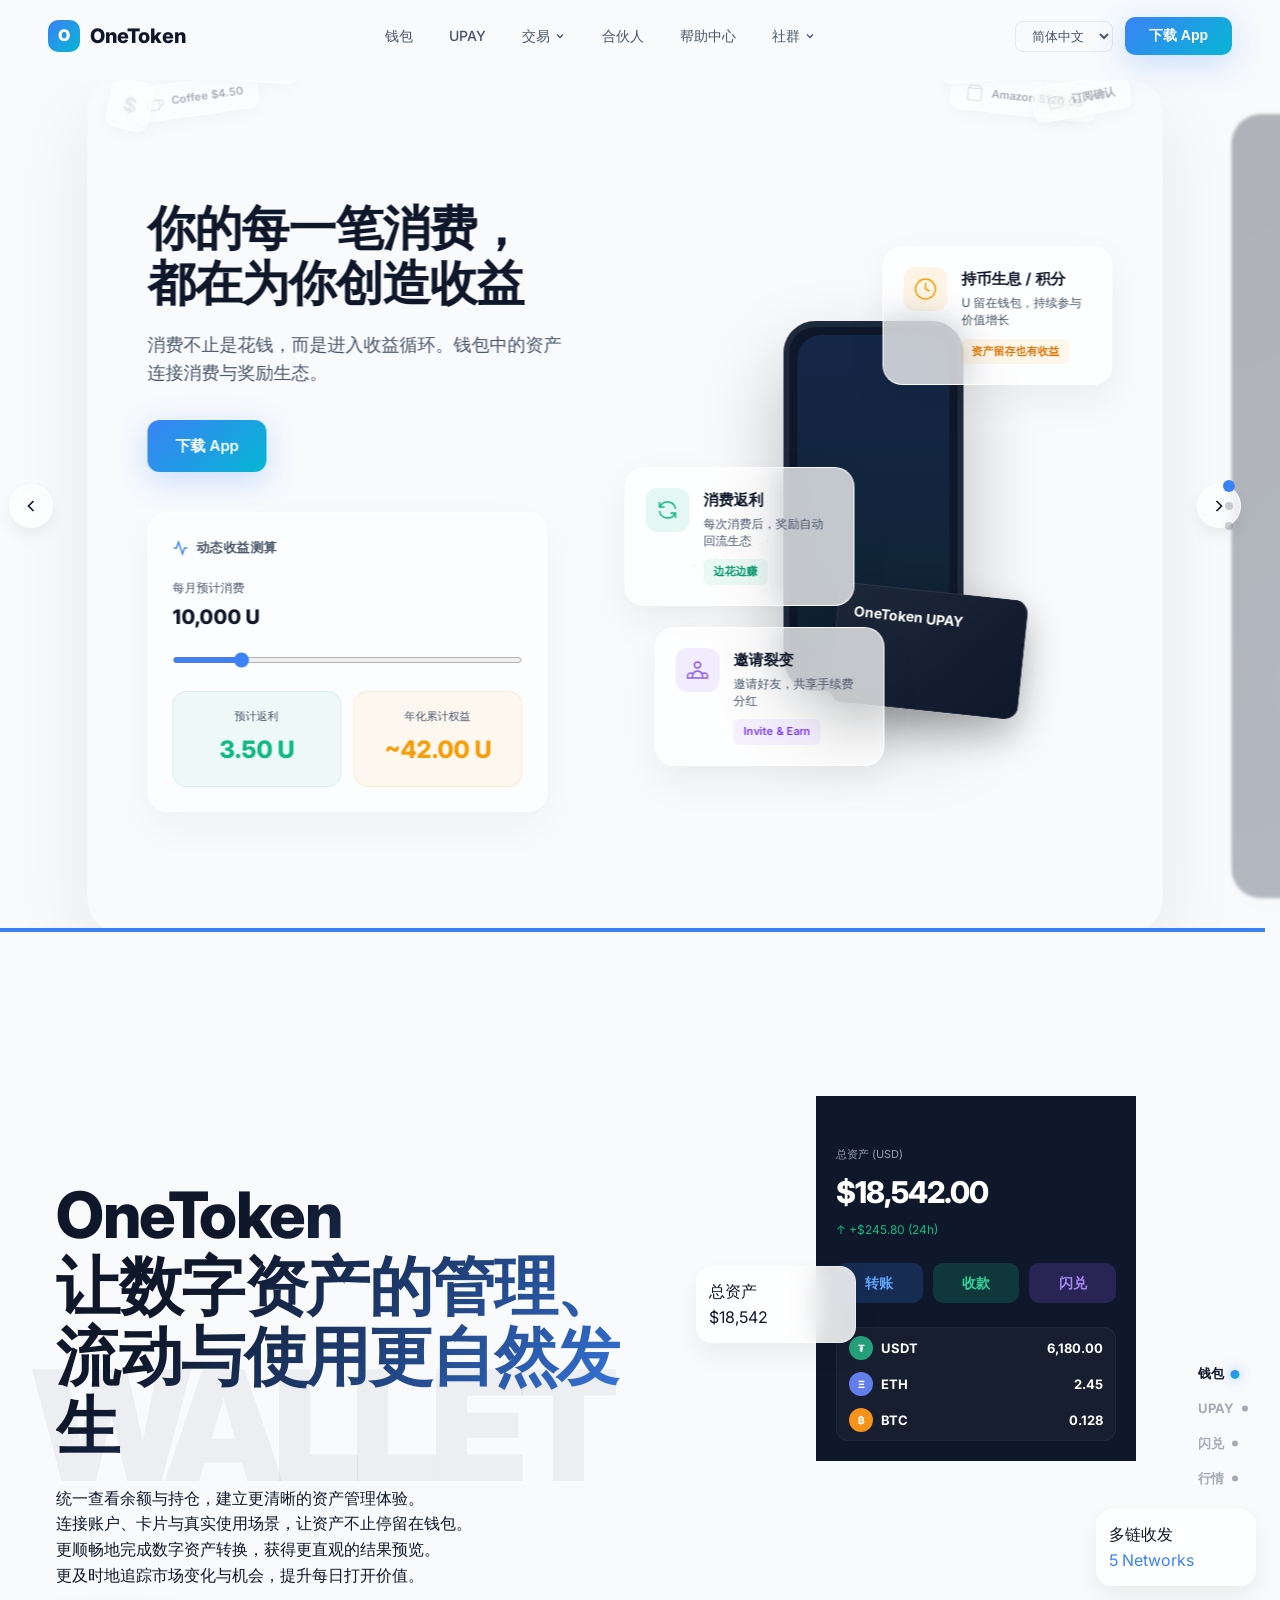
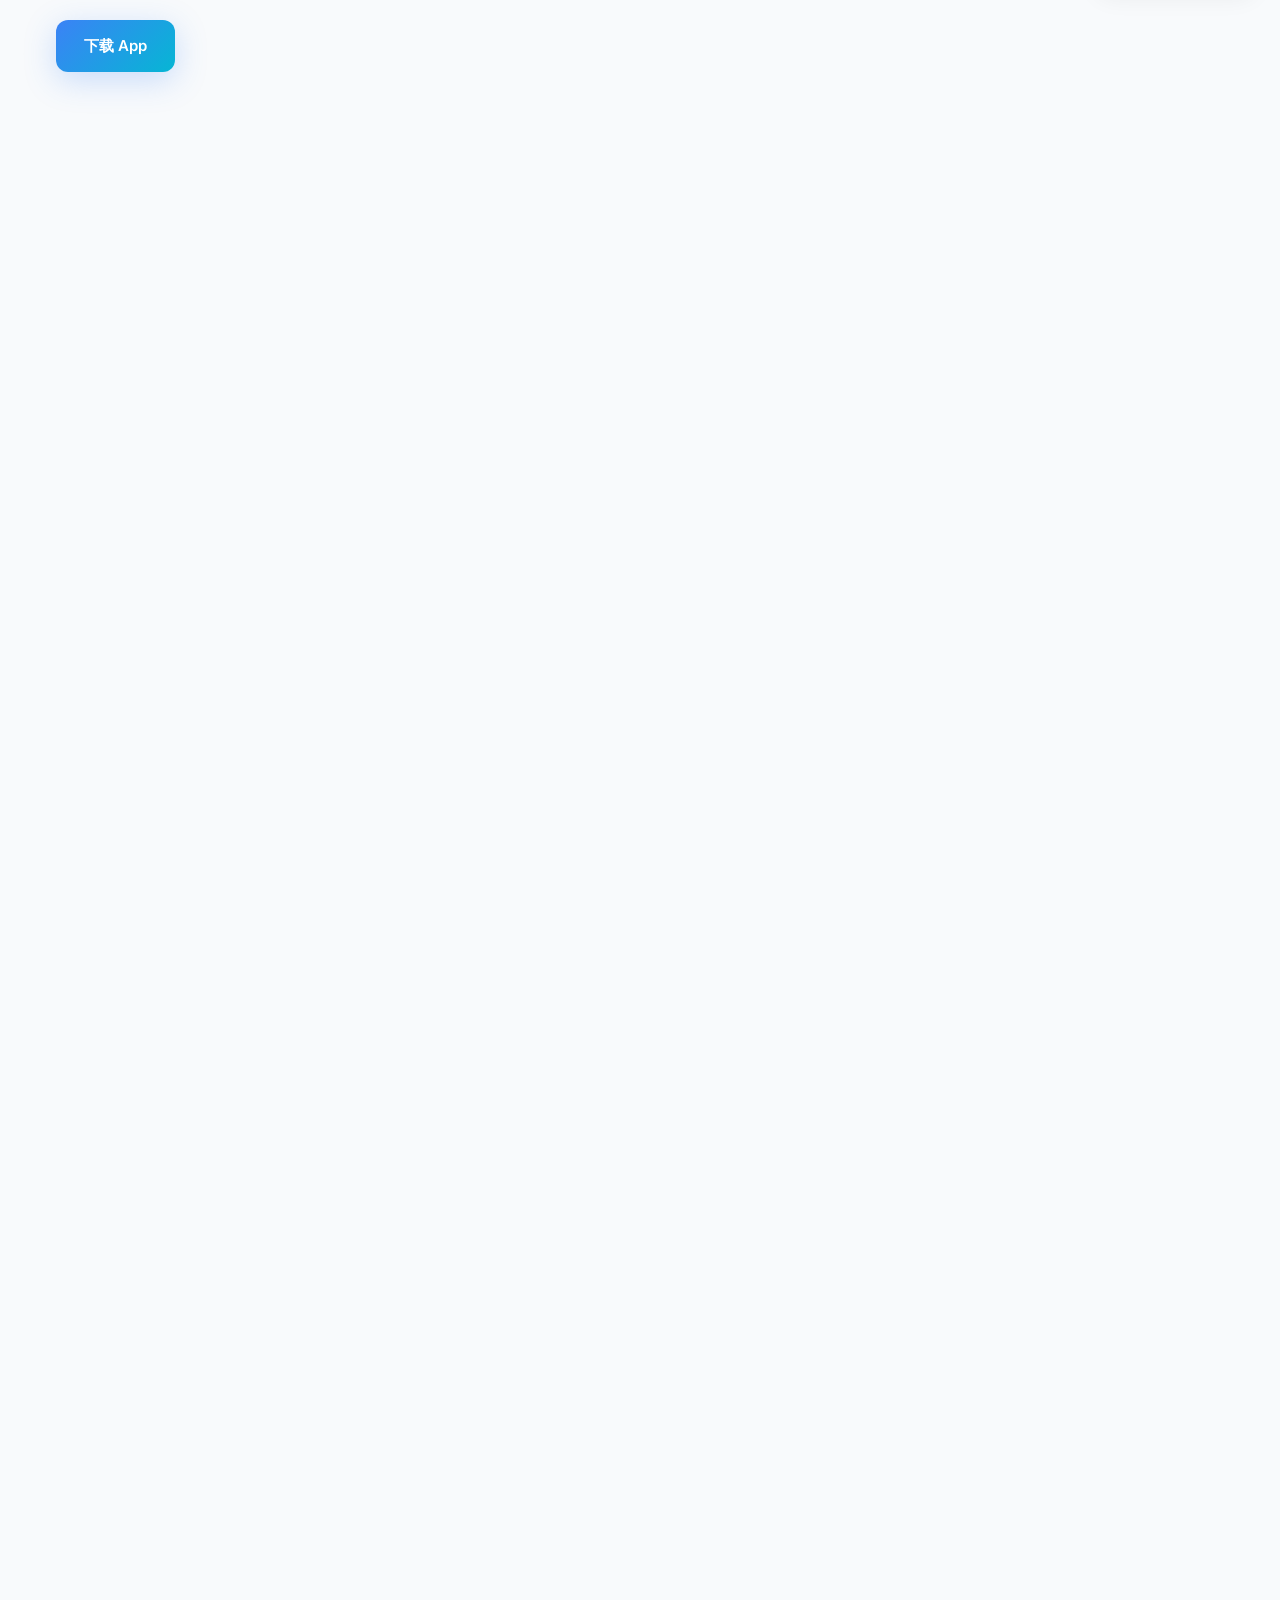
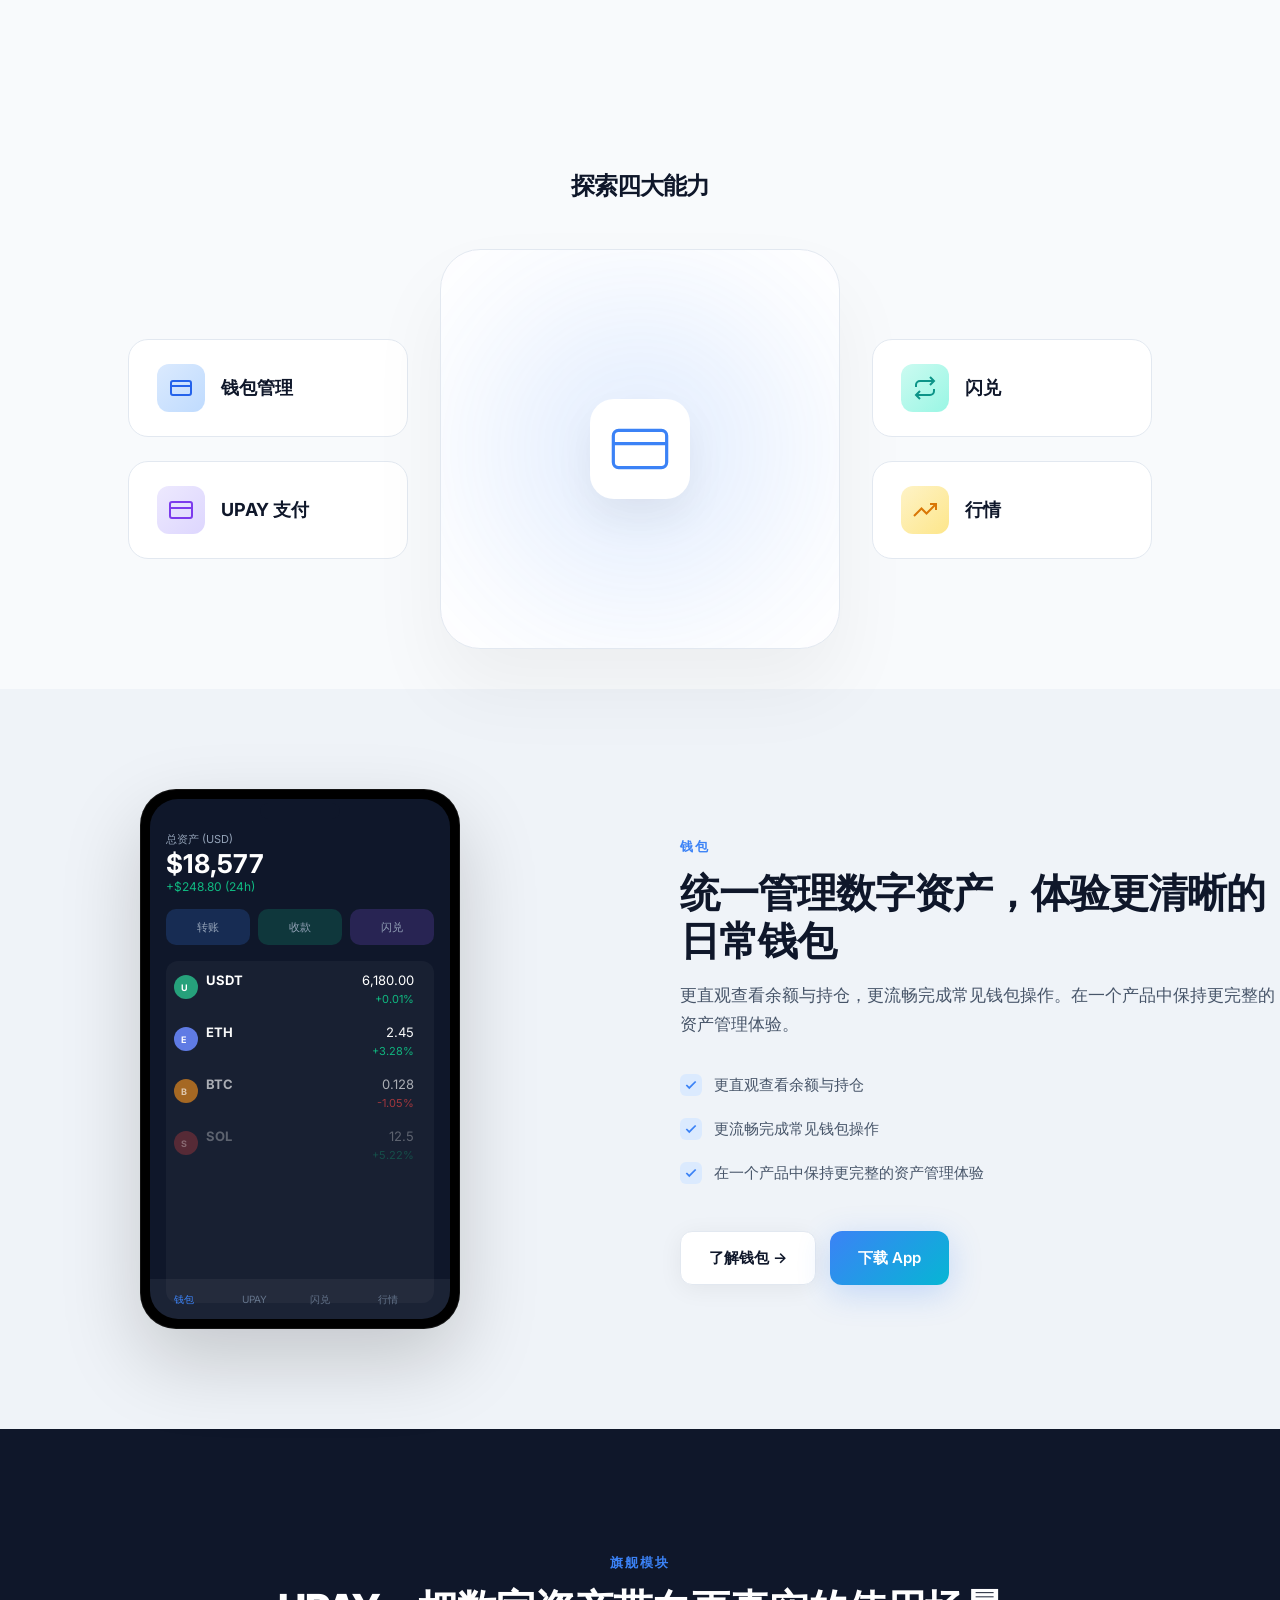
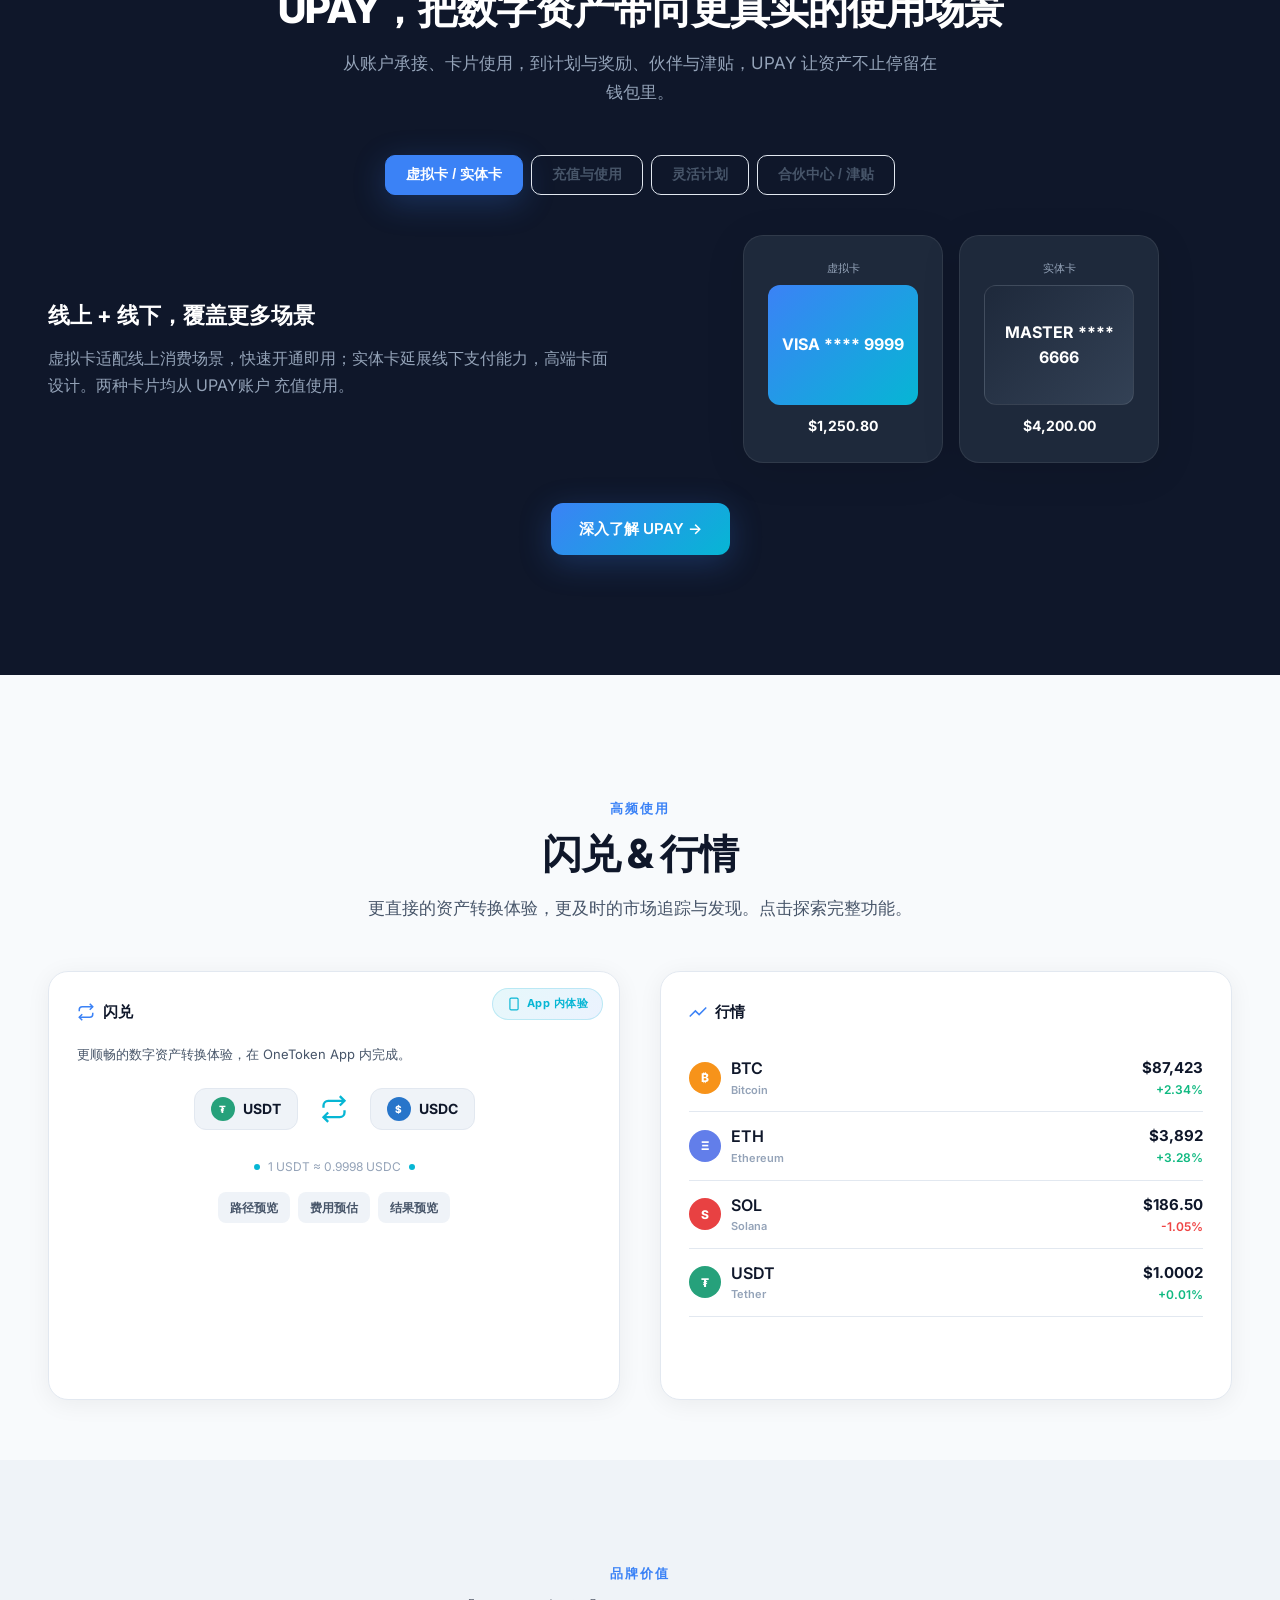
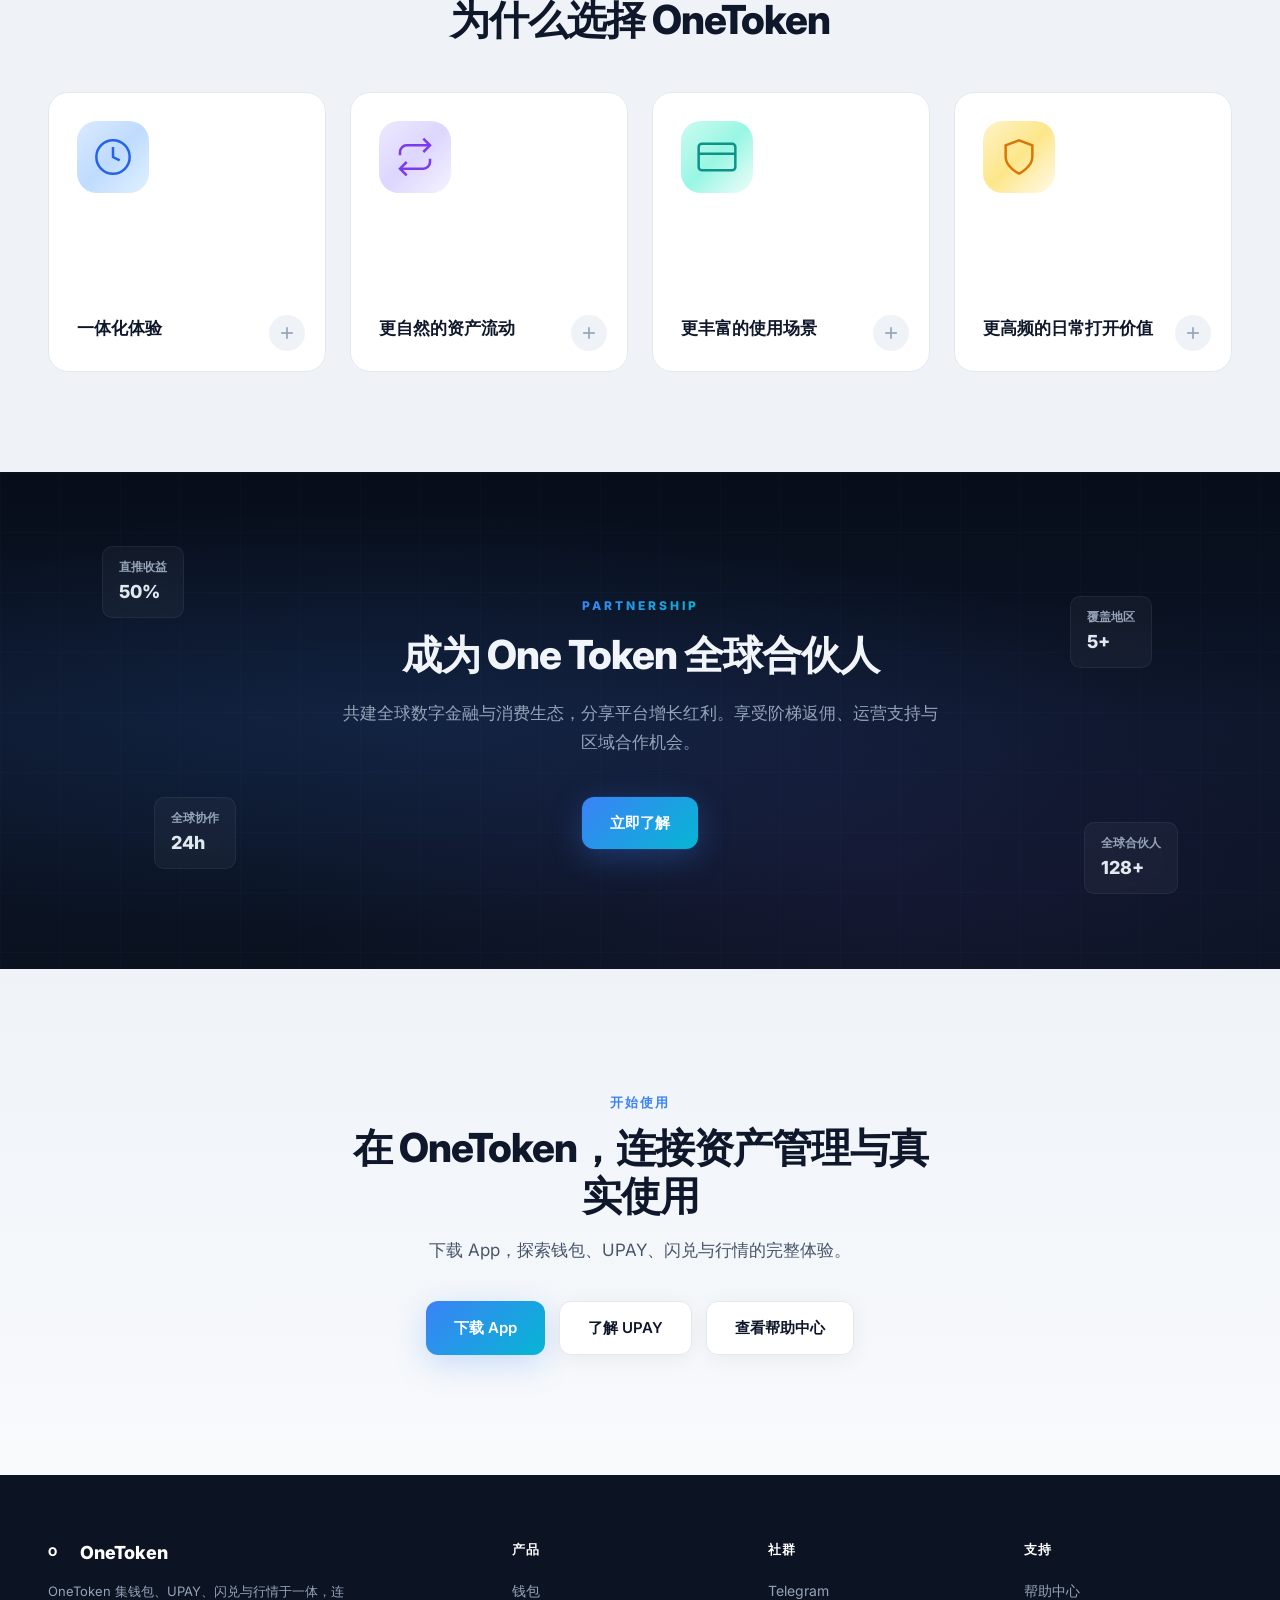
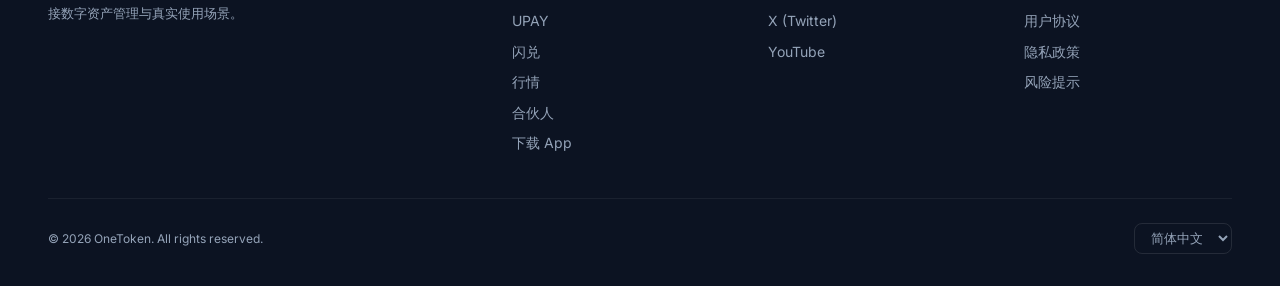
==== commit 438af033: "Update index.html" ====
--- a/index.html
+++ b/index.html
@@ -286,6 +286,7 @@
         </div>
       </div>
       
+
       <div class="ch-scene ch-scene-2" data-index="2">
         <div class="ch-bg-layer" style="background: radial-gradient(circle at 30% 70%, rgba(16,185,129,0.05) 0%, transparent 50%), #F8FAFC;"></div>
         <div class="ch-content section-inner full-width-content">
@@ -924,5 +925,50 @@
 <script src="website-wallet-upay.js"></script>
 <script src="website-help-download.js"></script>
 <script src="website-partner.js"></script>
+<!-- Product Detail Expand Overlay (fixed position) -->
+<div class="pm-expand-overlay" id="pmExpandOverlay">
+  <div class="pm-expand-backdrop" id="pmExpandBackdrop"></div>
+  <div class="pm-expand-stage" id="pmExpandStage">
+    <button class="pm-expand-close" id="pmExpandClose" aria-label="关闭">
+      <svg width="20" height="20" viewBox="0 0 24 24" fill="none" stroke="currentColor" stroke-width="2"><line x1="18" y1="6" x2="6" y2="18"/><line x1="6" y1="6" x2="18" y2="18"/></svg>
+    </button>
+    <div class="pm-expand-card-area" id="pmExpandCardArea"></div>
+    <div class="pm-expand-detail" id="pmExpandDetail">
+      <div class="pm-expand-header">
+        <h3 class="pm-expand-name" id="pmExpandName">U 卡</h3>
+        <span class="pm-expand-badge-cs" id="pmExpandCS" style="display:none;">Coming Soon</span>
+      </div>
+      <p class="pm-expand-positioning" id="pmExpandPos">连接充值、消费、奖励与计划管理，是 OneToken 资产流转的核心入口。</p>
+      <div class="pm-expand-section">
+        <h4 class="pm-expand-section-title">
+          <svg width="16" height="16" viewBox="0 0 24 24" fill="none" stroke="currentColor" stroke-width="2"><path d="M14 2H6a2 2 0 00-2 2v16a2 2 0 002 2h12a2 2 0 002-2V8z"/><polyline points="14 2 14 8 20 8"/><line x1="16" y1="13" x2="8" y2="13"/><line x1="16" y1="17" x2="8" y2="17"/></svg>
+          产品简介
+        </h4>
+        <p class="pm-expand-section-body" id="pmExpandIntro">这里展示该产品的核心用途与适用场景，后续由运营补充正式内容。</p>
+      </div>
+      <div class="pm-expand-section">
+        <h4 class="pm-expand-section-title">
+          <svg width="16" height="16" viewBox="0 0 24 24" fill="none" stroke="currentColor" stroke-width="2"><polygon points="12 2 15.09 8.26 22 9.27 17 14.14 18.18 21.02 12 17.77 5.82 21.02 7 14.14 2 9.27 8.91 8.26 12 2"/></svg>
+          功能亮点
+        </h4>
+        <ul class="pm-expand-highlights" id="pmExpandHighlights">
+          <li>亮点说明占位 01</li>
+          <li>亮点说明占位 02</li>
+          <li>亮点说明占位 03</li>
+        </ul>
+      </div>
+      <div class="pm-expand-section">
+        <h4 class="pm-expand-section-title">
+          <svg width="16" height="16" viewBox="0 0 24 24" fill="none" stroke="currentColor" stroke-width="2"><path d="M12 22s8-4 8-10V5l-8-3-8 3v7c0 6 8 10 8 10z"/></svg>
+          申请要求
+        </h4>
+        <p class="pm-expand-section-body" id="pmExpandReqs">这里展示申请条件、使用门槛或开通方式，后续由运营补充正式内容。</p>
+      </div>
+      <a class="pm-expand-cta" id="pmExpandCta" onclick="showPage('download')">下载 App</a>
+    </div>
+    <div class="pm-expand-eco-line" id="pmExpandEcoLine"></div>
+  </div>
+</div>
+
 </body>
 </html>
--- a/website.css
+++ b/website.css
@@ -1827,6 +1827,425 @@
 @keyframes pmSat3Float { 0%,100% { transform: translateY(0); } 50% { transform: translateY(-10px); } }
 @keyframes pmSat4Float { 0%,100% { transform: translateY(0); } 50% { transform: translateY(-7px); } }
 
+/* ===== Product Expand Overlay System ===== */
+.pm-expand-overlay {
+  position: fixed;
+  inset: 0;
+  z-index: 9999;
+  pointer-events: none;
+  opacity: 0;
+  visibility: hidden;
+  transition: opacity 0.35s ease, visibility 0.35s ease;
+}
+.pm-expand-overlay.active {
+  pointer-events: auto;
+  opacity: 1;
+  visibility: visible;
+}
+
+/* Layer 1: Background dim */
+.pm-expand-backdrop {
+  position: fixed;
+  inset: 0;
+  background: rgba(6, 11, 24, 0.55);
+  backdrop-filter: blur(2px);
+  -webkit-backdrop-filter: blur(2px);
+  opacity: 0;
+  transition: opacity 0.45s ease;
+}
+.pm-expand-overlay.active .pm-expand-backdrop {
+  opacity: 1;
+}
+
+/* Layer 3: Expand Stage Container */
+.pm-expand-stage {
+  position: fixed;
+  top: 50%;
+  left: 50%;
+  transform: translate(-50%, -50%) scale(0.9);
+  width: 90%;
+  max-width: 680px;
+  display: flex;
+  gap: 32px;
+  align-items: flex-start;
+  padding: 36px;
+  background: linear-gradient(160deg, rgba(15, 25, 50, 0.92) 0%, rgba(12, 20, 40, 0.96) 100%);
+  border-radius: 28px;
+  border: 1px solid rgba(59, 130, 246, 0.15);
+  box-shadow:
+    0 40px 100px rgba(0, 0, 0, 0.5),
+    0 0 60px rgba(59, 130, 246, 0.08),
+    inset 0 1px 0 rgba(255, 255, 255, 0.06);
+  opacity: 0;
+  transition: all 0.5s cubic-bezier(0.25, 1, 0.5, 1);
+  z-index: 10000;
+}
+.pm-expand-overlay.active .pm-expand-stage {
+  opacity: 1;
+  transform: translate(-50%, -50%) scale(1);
+}
+
+/* Close Button */
+.pm-expand-close {
+  position: absolute;
+  top: 16px;
+  right: 16px;
+  width: 36px;
+  height: 36px;
+  border-radius: 50%;
+  border: 1px solid rgba(255, 255, 255, 0.1);
+  background: rgba(255, 255, 255, 0.05);
+  color: rgba(255, 255, 255, 0.5);
+  display: flex;
+  align-items: center;
+  justify-content: center;
+  cursor: pointer;
+  z-index: 120;
+  transition: all 0.3s ease;
+  backdrop-filter: blur(8px);
+  -webkit-backdrop-filter: blur(8px);
+}
+.pm-expand-close:hover {
+  background: rgba(255, 255, 255, 0.12);
+  color: #fff;
+  transform: rotate(90deg);
+  border-color: rgba(255, 255, 255, 0.2);
+}
+
+/* Expanded Card Visual Area (left side) */
+.pm-expand-card-area {
+  flex: 0 0 auto;
+  display: flex;
+  flex-direction: column;
+  align-items: center;
+  justify-content: center;
+  min-height: 180px;
+  position: relative;
+}
+.pm-expand-card-area .pm-expand-card-visual {
+  border-radius: 18px;
+  overflow: hidden;
+  position: relative;
+  transform: perspective(800px) rotateY(-4deg) rotateX(2deg);
+  transition: transform 0.6s cubic-bezier(0.25, 1, 0.5, 1);
+  box-shadow:
+    0 24px 60px rgba(0, 0, 0, 0.4),
+    0 0 40px rgba(59, 130, 246, 0.12),
+    0 0 0 1px rgba(59, 130, 246, 0.2);
+}
+.pm-expand-card-area .pm-expand-card-visual:hover {
+  transform: perspective(800px) rotateY(-1deg) rotateX(1deg) scale(1.02);
+}
+
+/* Card glow ring around the expanded card */
+.pm-expand-card-area::before {
+  content: '';
+  position: absolute;
+  inset: -12px;
+  border-radius: 28px;
+  background: conic-gradient(
+    from 0deg,
+    rgba(59, 130, 246, 0.15),
+    rgba(6, 182, 212, 0.1),
+    rgba(139, 92, 246, 0.1),
+    rgba(59, 130, 246, 0.15)
+  );
+  filter: blur(12px);
+  opacity: 0;
+  transition: opacity 0.6s ease 0.2s;
+  z-index: -1;
+  animation: pmExpandGlowRotate 6s linear infinite;
+}
+.pm-expand-overlay.active .pm-expand-card-area::before {
+  opacity: 1;
+}
+@keyframes pmExpandGlowRotate {
+  from { transform: rotate(0deg); }
+  to { transform: rotate(360deg); }
+}
+
+/* Product Detail Panel (right side) */
+.pm-expand-detail {
+  flex: 1;
+  min-width: 0;
+  opacity: 0;
+  transform: translateX(20px);
+  transition: all 0.45s cubic-bezier(0.25, 1, 0.5, 1) 0.15s;
+}
+.pm-expand-overlay.active .pm-expand-detail {
+  opacity: 1;
+  transform: translateX(0);
+}
+
+.pm-expand-header {
+  display: flex;
+  align-items: center;
+  gap: 12px;
+  margin-bottom: 8px;
+}
+.pm-expand-name {
+  font-size: 24px;
+  font-weight: 800;
+  color: #fff;
+  letter-spacing: -0.01em;
+}
+.pm-expand-badge-cs {
+  display: inline-block;
+  font-size: 10px;
+  font-weight: 700;
+  letter-spacing: 0.06em;
+  padding: 4px 12px;
+  border-radius: 10px;
+  background: linear-gradient(135deg, rgba(139, 92, 246, 0.3), rgba(99, 102, 241, 0.3));
+  color: #A78BFA;
+  border: 1px solid rgba(139, 92, 246, 0.2);
+}
+.pm-expand-positioning {
+  font-size: 14px;
+  color: #94A3B8;
+  line-height: 1.65;
+  margin-bottom: 24px;
+  padding-bottom: 20px;
+  border-bottom: 1px solid rgba(255, 255, 255, 0.06);
+}
+
+/* Sections inside the detail panel */
+.pm-expand-section {
+  margin-bottom: 20px;
+}
+.pm-expand-section:last-of-type {
+  margin-bottom: 24px;
+}
+.pm-expand-section-title {
+  display: flex;
+  align-items: center;
+  gap: 8px;
+  font-size: 13px;
+  font-weight: 700;
+  color: rgba(255, 255, 255, 0.7);
+  letter-spacing: 0.03em;
+  margin-bottom: 8px;
+  text-transform: uppercase;
+}
+.pm-expand-section-title svg {
+  color: #60A5FA;
+  opacity: 0.7;
+  flex-shrink: 0;
+}
+.pm-expand-section-body {
+  font-size: 13px;
+  color: #64748B;
+  line-height: 1.65;
+  margin: 0;
+}
+
+/* Highlight list */
+.pm-expand-highlights {
+  list-style: none;
+  padding: 0;
+  margin: 0;
+  display: flex;
+  flex-direction: column;
+  gap: 8px;
+}
+.pm-expand-highlights li {
+  font-size: 13px;
+  color: #94A3B8;
+  line-height: 1.5;
+  padding-left: 20px;
+  position: relative;
+}
+.pm-expand-highlights li::before {
+  content: '';
+  position: absolute;
+  left: 0;
+  top: 7px;
+  width: 8px;
+  height: 8px;
+  border-radius: 50%;
+  background: linear-gradient(135deg, #3B82F6, #06B6D4);
+  box-shadow: 0 0 8px rgba(59, 130, 246, 0.3);
+}
+
+/* CTA Button */
+.pm-expand-cta {
+  display: inline-flex;
+  align-items: center;
+  justify-content: center;
+  padding: 12px 32px;
+  border-radius: 14px;
+  font-size: 14px;
+  font-weight: 700;
+  color: #fff;
+  background: linear-gradient(135deg, #3B82F6, #2563EB);
+  border: none;
+  cursor: pointer;
+  transition: all 0.3s ease;
+  box-shadow: 0 8px 24px rgba(59, 130, 246, 0.3);
+  text-decoration: none;
+  letter-spacing: 0.02em;
+}
+.pm-expand-cta:hover {
+  transform: translateY(-2px);
+  box-shadow: 0 12px 32px rgba(59, 130, 246, 0.45);
+  filter: brightness(1.1);
+}
+.pm-expand-cta.cta-coming-soon {
+  background: linear-gradient(135deg, rgba(139, 92, 246, 0.3), rgba(99, 102, 241, 0.3));
+  color: #A78BFA;
+  box-shadow: 0 8px 24px rgba(139, 92, 246, 0.15);
+  cursor: default;
+  border: 1px solid rgba(139, 92, 246, 0.2);
+}
+.pm-expand-cta.cta-coming-soon:hover {
+  transform: none;
+  box-shadow: 0 8px 24px rgba(139, 92, 246, 0.15);
+  filter: none;
+}
+
+/* Ecosystem connector line (subtle) */
+.pm-expand-eco-line {
+  position: absolute;
+  bottom: -20px;
+  left: 50%;
+  transform: translateX(-50%);
+  width: 60px;
+  height: 3px;
+  border-radius: 2px;
+  background: linear-gradient(90deg, transparent, rgba(59, 130, 246, 0.3), transparent);
+  opacity: 0;
+  transition: opacity 0.4s ease 0.3s;
+}
+.pm-expand-overlay.active .pm-expand-eco-line {
+  opacity: 1;
+}
+
+/* === Card-specific expand visual sizes === */
+.pm-expand-card-visual.expand-ucard {
+  width: 220px; height: 140px;
+  background: linear-gradient(135deg, #0F2248 0%, #1A3A6E 40%, #0D2B5C 100%);
+  border: 1px solid rgba(59, 130, 246, 0.35);
+  padding: 18px 20px;
+  display: flex; flex-direction: column; justify-content: space-between;
+}
+.pm-expand-card-visual.expand-ucard::before {
+  content: ''; position: absolute; inset: 0;
+  background: linear-gradient(135deg, rgba(59,130,246,0.12) 0%, transparent 50%, rgba(6,182,212,0.08) 100%);
+  pointer-events: none; border-radius: 18px;
+}
+.pm-expand-card-visual.expand-virtual {
+  width: 160px; height: 100px;
+  background: linear-gradient(135deg, #1E40AF 0%, #3B82F6 50%, #0EA5E9 100%);
+  padding: 14px 16px;
+  display: flex; flex-direction: column; justify-content: space-between;
+}
+.pm-expand-card-visual.expand-physical {
+  width: 160px; height: 100px;
+  background: linear-gradient(135deg, #1E293B 0%, #334155 60%, #475569 100%);
+  padding: 14px 16px;
+  display: flex; flex-direction: column; justify-content: space-between;
+  position: relative;
+}
+.pm-expand-card-visual.expand-physical::after {
+  content: ''; position: absolute; top: 50%; left: 0; right: 0; height: 8px;
+  background: rgba(0,0,0,0.3); border-radius: 0;
+}
+.pm-expand-card-visual.expand-nfc {
+  width: 160px; height: 100px;
+  background: linear-gradient(135deg, #1E1B4B 0%, #312E81 60%, #4338CA 100%);
+  padding: 14px 16px;
+  display: flex; flex-direction: column; justify-content: space-between;
+  align-items: center;
+  position: relative; overflow: hidden;
+}
+.pm-expand-card-visual.expand-hw {
+  width: 160px; height: 100px;
+  background: linear-gradient(135deg, #1C1917 0%, #292524 50%, #44403C 100%);
+  border: 1px solid rgba(245, 158, 11, 0.15) !important;
+  padding: 14px 16px;
+  display: flex; flex-direction: column; justify-content: center; align-items: center;
+}
+
+/* Dimmed state for constellation cards during expand */
+.pm-constellation.pm-expanding .pm-card {
+  transition: all 0.5s cubic-bezier(0.25, 1, 0.5, 1);
+}
+.pm-constellation.pm-expanding .pm-card.pm-card-expanded {
+  opacity: 0 !important;
+  transform: scale(0.8) !important;
+  filter: blur(4px) !important;
+  animation: none !important;
+}
+.pm-constellation.pm-expanding .pm-card:not(.pm-card-expanded) {
+  opacity: 0.15 !important;
+  filter: blur(3px) brightness(0.5) !important;
+  animation: none !important;
+}
+
+/* Stagger animation for detail sections */
+.pm-expand-overlay.active .pm-expand-section:nth-child(1) { transition-delay: 0.2s; }
+.pm-expand-overlay.active .pm-expand-section:nth-child(2) { transition-delay: 0.28s; }
+.pm-expand-overlay.active .pm-expand-section:nth-child(3) { transition-delay: 0.36s; }
+.pm-expand-section {
+  opacity: 0;
+  transform: translateY(10px);
+  transition: all 0.4s cubic-bezier(0.25, 1, 0.5, 1);
+}
+.pm-expand-overlay.active .pm-expand-section {
+  opacity: 1;
+  transform: translateY(0);
+}
+
+/* CTA stagger */
+.pm-expand-cta {
+  opacity: 0;
+  transform: translateY(12px);
+  transition: all 0.4s cubic-bezier(0.25, 1, 0.5, 1) 0.4s;
+}
+.pm-expand-overlay.active .pm-expand-cta {
+  opacity: 1;
+  transform: translateY(0);
+}
+
+/* Mobile responsive for expand overlay */
+@media (max-width: 1024px) {
+  .pm-expand-stage {
+    flex-direction: column;
+    align-items: center;
+    max-width: 380px;
+    padding: 28px 24px;
+    gap: 20px;
+    max-height: 80vh;
+    overflow-y: auto;
+    -webkit-overflow-scrolling: touch;
+  }
+  .pm-expand-card-area {
+    min-height: auto;
+  }
+  .pm-expand-card-area .pm-expand-card-visual {
+    transform: perspective(600px) rotateY(0deg) rotateX(0deg);
+  }
+  .pm-expand-card-area .pm-expand-card-visual:hover {
+    transform: perspective(600px) rotateY(0deg) rotateX(0deg) scale(1.01);
+  }
+  .pm-expand-detail {
+    text-align: center;
+  }
+  .pm-expand-header {
+    justify-content: center;
+    flex-wrap: wrap;
+  }
+  .pm-expand-highlights li {
+    text-align: left;
+  }
+  .pm-expand-name {
+    font-size: 20px;
+  }
+  .pm-expand-cta {
+    width: 100%;
+  }
+}
+
 /* ===== Scene 3: Onboarding ===== */
 .ch-onboarding-steps { display: flex; align-items: flex-start; justify-content: center; gap: 16px; margin: 0 auto 48px; max-width: 800px; width: 100%; }
 .cb-step { display: flex; flex-direction: column; align-items: center; gap: 16px; text-align: center; flex: 1; min-width: 130px; }
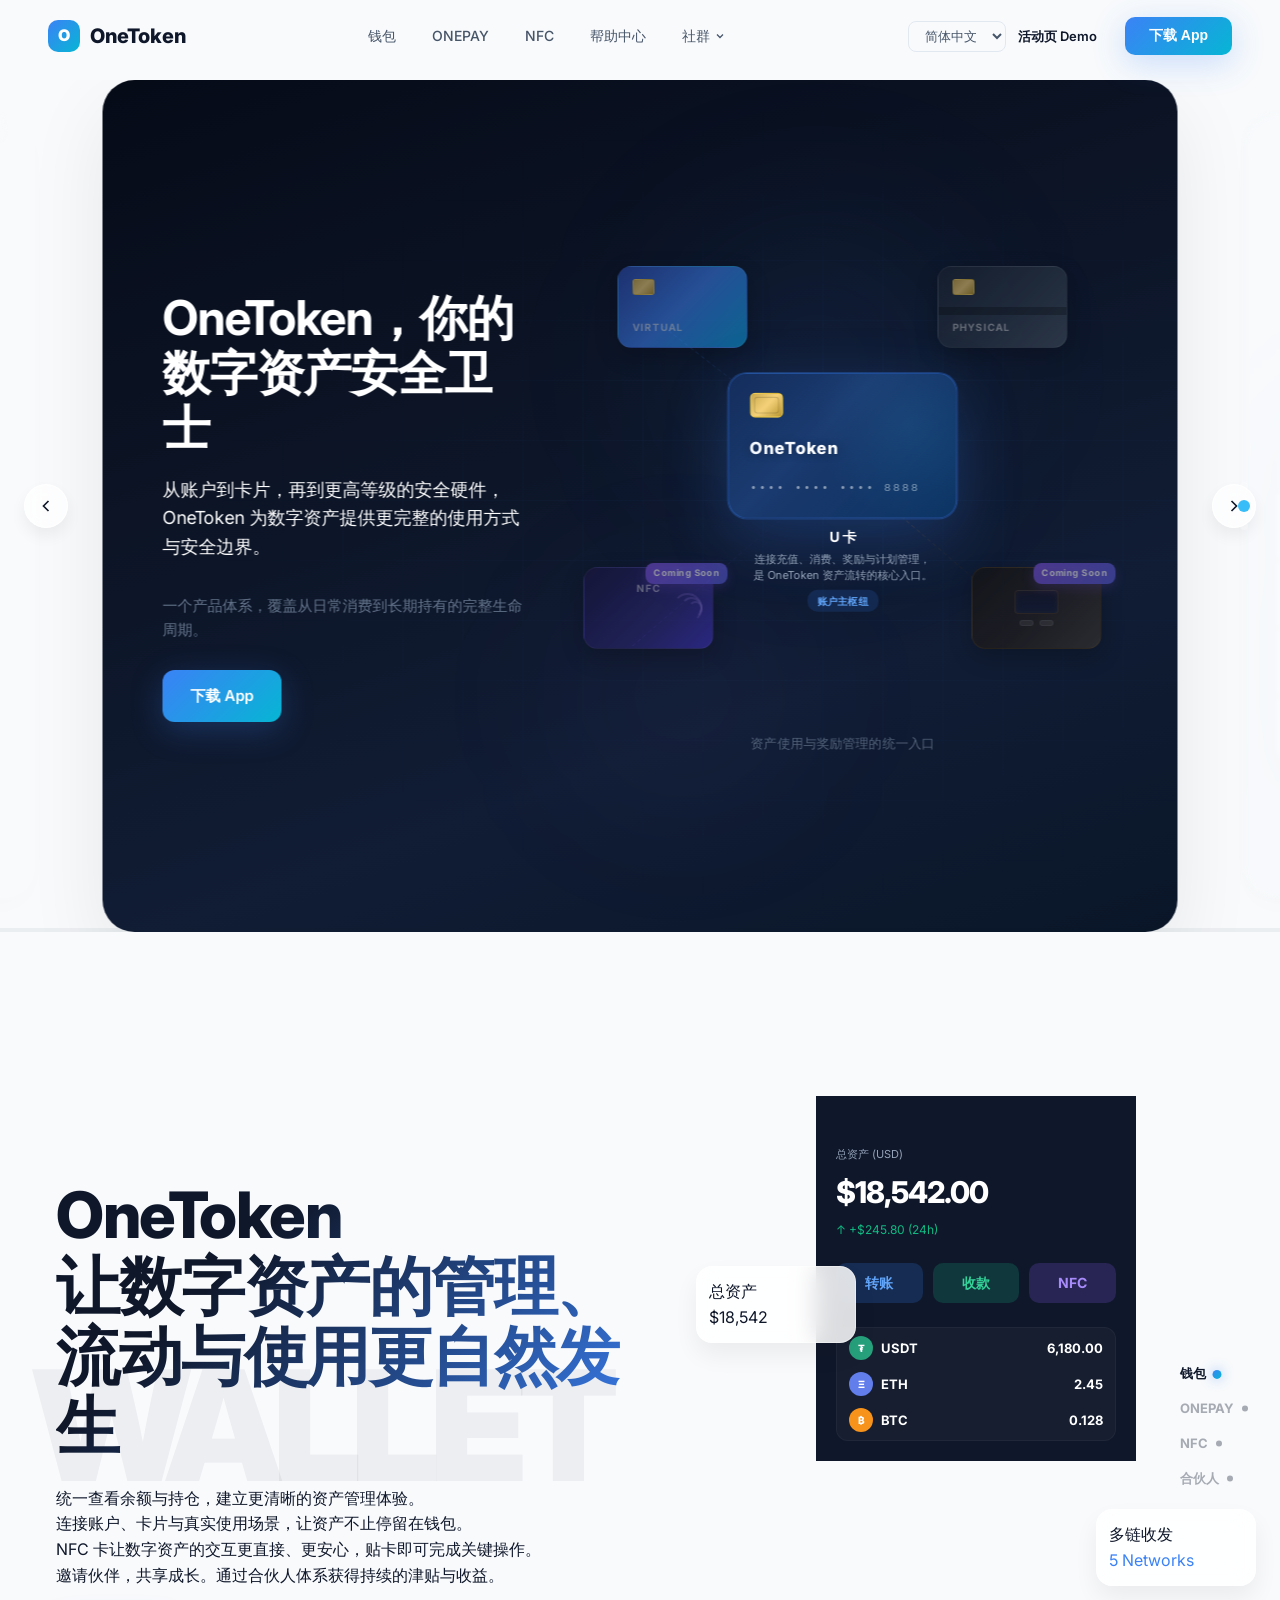
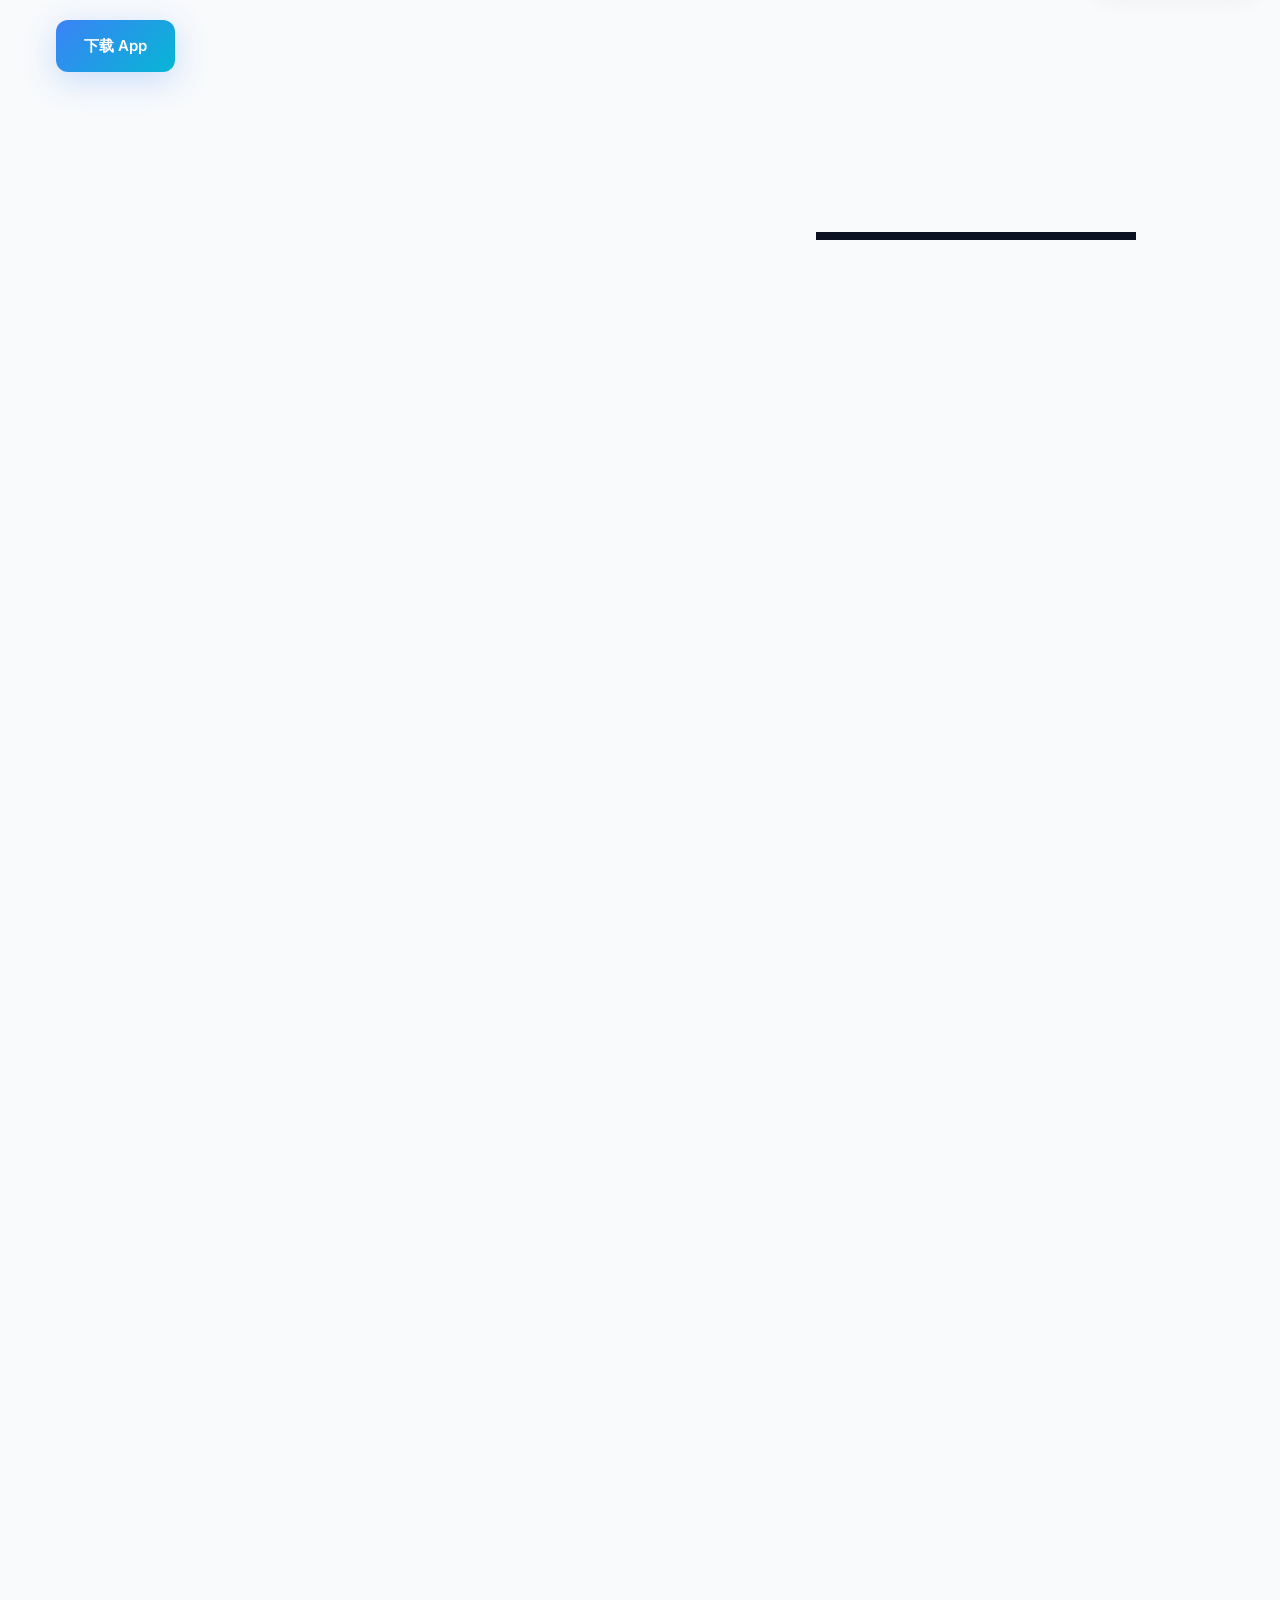
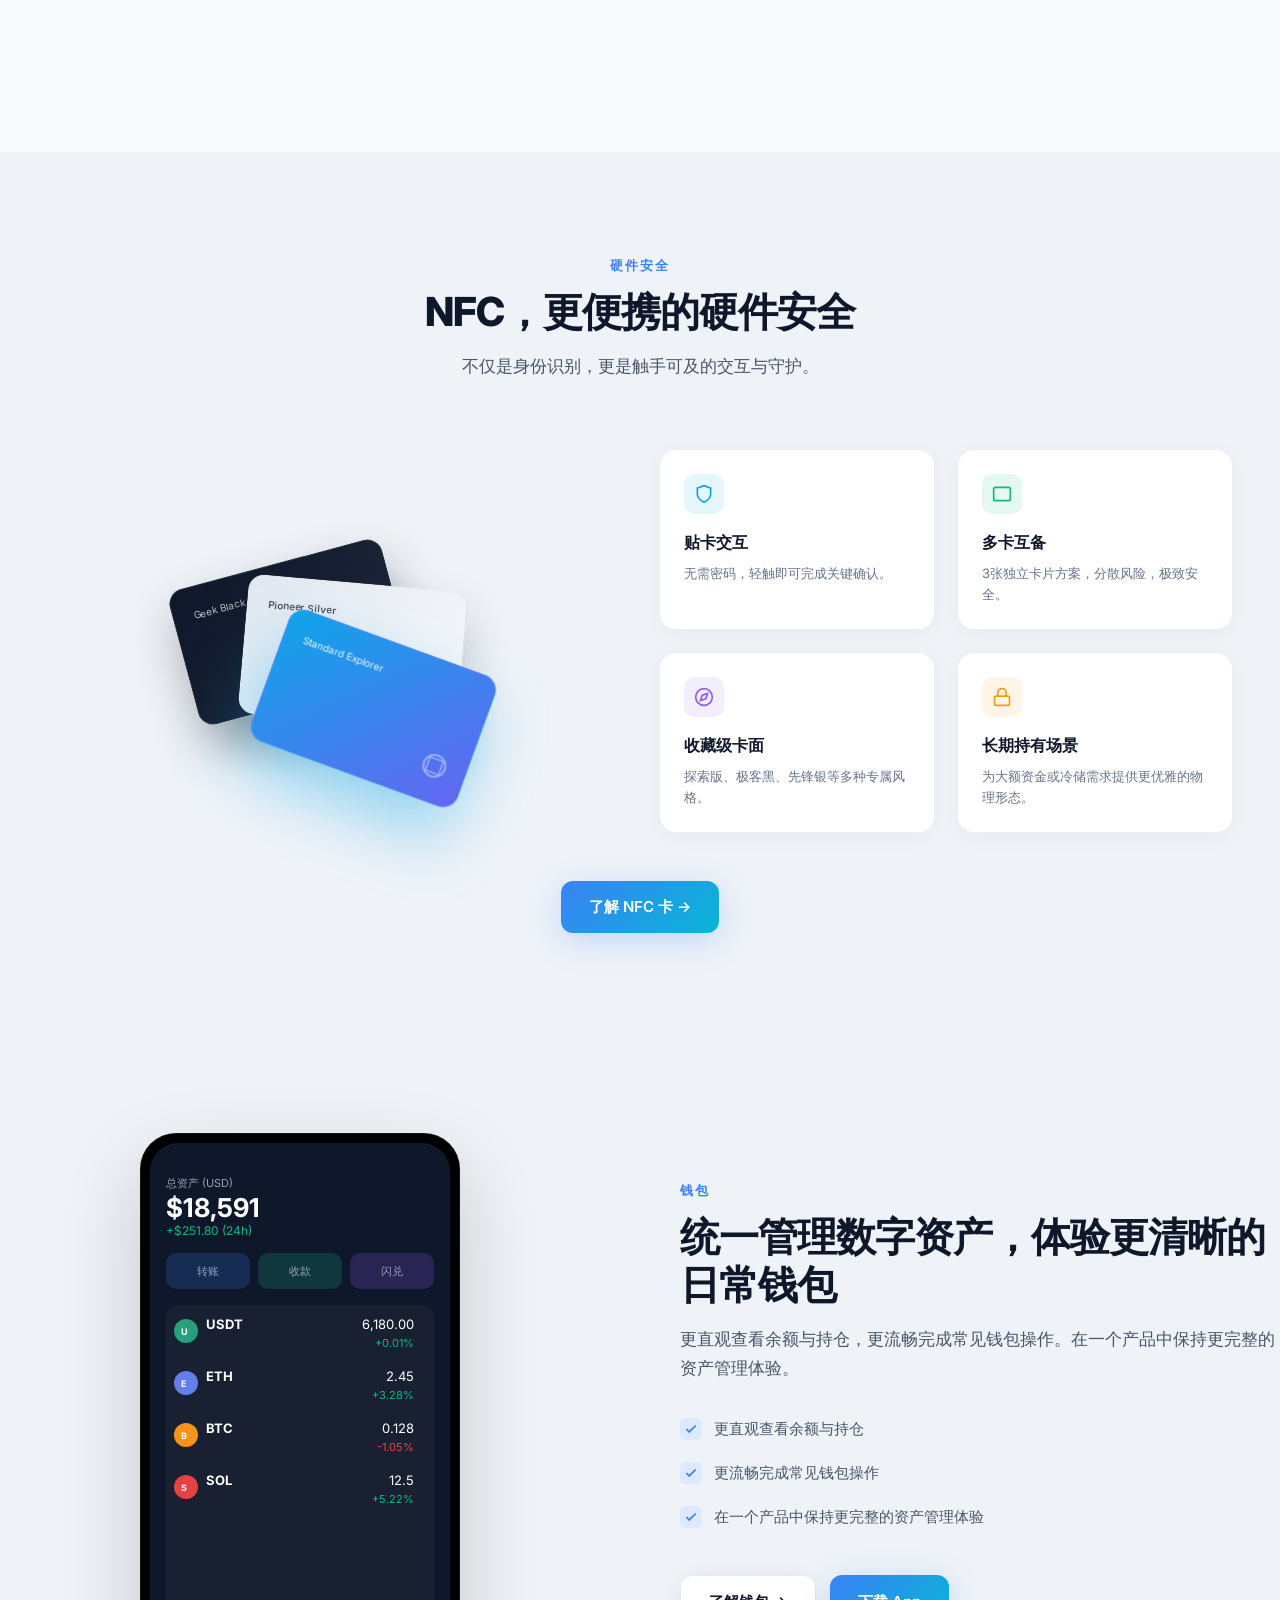
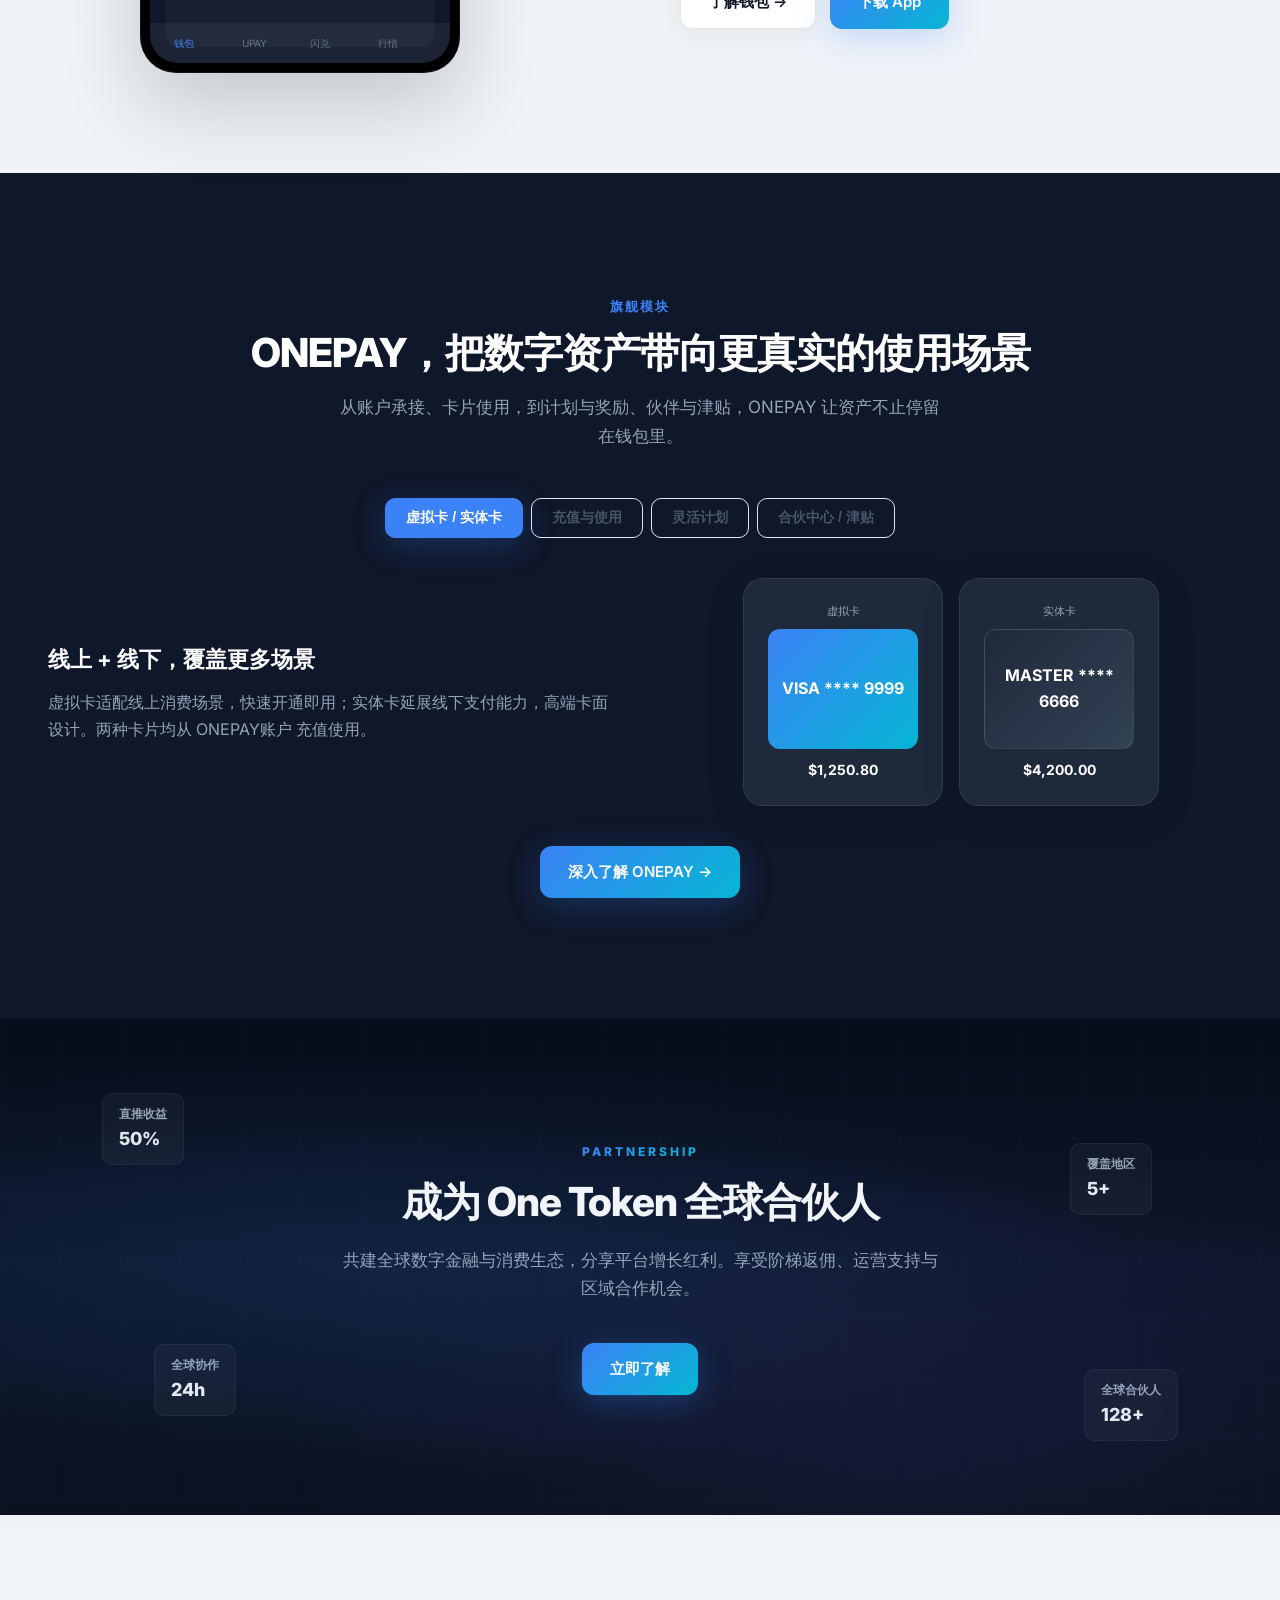
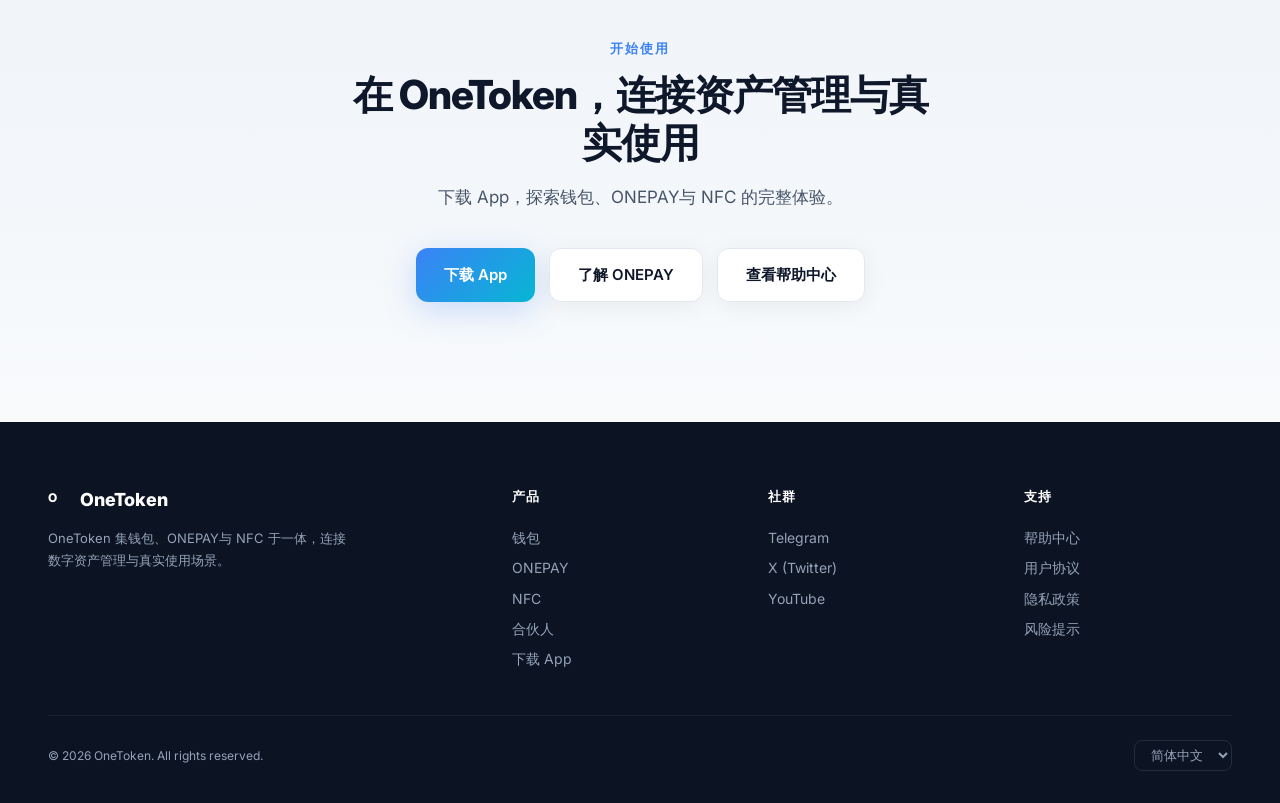
==== commit 80320d69: "Update print statement from 'Hello' to 'Goodbye'" ====
--- a/index.html
+++ b/index.html
@@ -4,7 +4,7 @@
 <meta charset="UTF-8">
 <meta name="viewport" content="width=device-width, initial-scale=1.0">
 <title>OneToken — 让数字资产的管理、流动与使用更自然发生</title>
-<meta name="description" content="OneToken 集钱包、UPAY、闪兑与行情于一体，连接资产管理与真实使用场景。">
+<meta name="description" content="OneToken 集钱包、ONEPAY、NFC于一体，连接资产管理与真实使用场景。">
 <link rel="stylesheet" href="website.css">
 </head>
 <body>
@@ -19,33 +19,8 @@
   </button>
   <ul class="header-nav" id="mainNav">
     <li><a onclick="showPage('wallet')" data-page="wallet">钱包</a></li>
-    <li><a onclick="showPage('upay')" data-page="upay">UPAY</a></li>
-    <li class="nav-has-dropdown">
-      <a data-page="trade">交易 <svg width="12" height="12" viewBox="0 0 24 24" fill="none" stroke="currentColor" stroke-width="2.5"><polyline points="6 9 12 15 18 9"/></svg></a>
-      <div class="nav-dropdown trade-dropdown">
-        <a onclick="showPage('swap-demo')">
-          <div class="trade-drop-icon swap-icon">
-            <svg width="20" height="20" viewBox="0 0 24 24" fill="none" stroke="currentColor" stroke-width="2"><polyline points="17 1 21 5 17 9"/><path d="M3 11V9a4 4 0 014-4h14"/><polyline points="7 23 3 19 7 15"/><path d="M21 13v2a4 4 0 01-4 4H3"/></svg>
-          </div>
-          <div class="trade-drop-text">
-            <div class="trade-drop-title">闪兑</div>
-            <div class="trade-drop-desc">更顺畅的数字资产转换体验</div>
-          </div>
-          <span class="arrow">→</span>
-        </a>
-        <a onclick="showPage('market-demo')">
-          <div class="trade-drop-icon market-icon">
-            <svg width="20" height="20" viewBox="0 0 24 24" fill="none" stroke="currentColor" stroke-width="2"><polyline points="23 6 13.5 15.5 8.5 10.5 1 18"/><polyline points="17 6 23 6 23 12"/></svg>
-          </div>
-          <div class="trade-drop-text">
-            <div class="trade-drop-title">行情</div>
-            <div class="trade-drop-desc">更及时的市场追踪与发现</div>
-          </div>
-          <span class="arrow">→</span>
-        </a>
-      </div>
-    </li>
-    <li><a onclick="showPage('partner')" data-page="partner">合伙人</a></li>
+    <li><a onclick="showPage('onepay')" data-page="onepay">ONEPAY</a></li>
+    <li><a onclick="showPage('nfc')" data-page="nfc">NFC</a></li>
     <li><a onclick="showPage('help')" data-page="help">帮助中心</a></li>
     <li>
       <a>社群 <svg width="12" height="12" viewBox="0 0 24 24" fill="none" stroke="currentColor" stroke-width="2.5"><polyline points="6 9 12 15 18 9"/></svg></a>
@@ -67,6 +42,7 @@
   </ul>
   <div class="header-right">
     <select class="lang-select" id="langSelect"><option>简体中文</option><option>繁體中文</option><option>English</option><option>Türkçe</option></select>
+    <a onclick="showPage('referral-campaign')" style="font-size:13px; color:var(--primary); font-weight:600; cursor:pointer; margin-right:16px;">活动页 Demo</a>
     <button class="btn-download" onclick="showPage('download')">下载 App</button>
   </div>
 </header>
@@ -141,7 +117,7 @@
             <div class="eco-stage">
                <div class="eco-device-core">
                   <div class="composite-phone"><div class="phone-screen-glow"></div></div>
-                  <div class="composite-card">OneToken UPAY</div>
+                  <div class="composite-card">OneToken ONEPAY</div>
                </div>
                <svg class="eco-flow-lines" viewBox="0 0 600 600" fill="none">
                  <path d="M300 180 L480 60" stroke="url(#fg1)" stroke-width="1.5" stroke-dasharray="6 4" opacity="0.25"/>
@@ -380,9 +356,9 @@
     <!-- 2. Giant Text Layers -->
     <div class="story-giant-texts">
       <div class="story-giant-text sc-step-0 active">WALLET</div>
-      <div class="story-giant-text sc-step-1">UPAY</div>
-      <div class="story-giant-text sc-step-2">SWAP</div>
-      <div class="story-giant-text sc-step-3">MARKET</div>
+      <div class="story-giant-text sc-step-1">ONEPAY</div>
+      <div class="story-giant-text sc-step-2">NFC</div>
+      <div class="story-giant-text sc-step-3">PARTNER</div>
     </div>
 
     <div class="section-inner">
@@ -394,8 +370,8 @@
         <div class="story-sub-text-area">
            <div class="story-sub-text sc-step-0 active">统一查看余额与持仓，建立更清晰的资产管理体验。</div>
            <div class="story-sub-text sc-step-1">连接账户、卡片与真实使用场景，让资产不止停留在钱包。</div>
-           <div class="story-sub-text sc-step-2">更顺畅地完成数字资产转换，获得更直观的结果预览。</div>
-           <div class="story-sub-text sc-step-3">更及时地追踪市场变化与机会，提升每日打开价值。</div>
+           <div class="story-sub-text sc-step-2">NFC 卡让数字资产的交互更直接、更安心，贴卡即可完成关键操作。</div>
+           <div class="story-sub-text sc-step-3">邀请伙伴，共享成长。通过合伙人体系获得持续的津贴与收益。</div>
         </div>
         
         <div class="btn-group" style="margin-top:32px;">
@@ -418,21 +394,21 @@
               <div class="sc-info-card"><div class="label">虚拟实体双卡</div><div class="val" style="color:#8B5CF6;">即见即可用</div></div>
            </div>
            <div class="story-float-info sc-step-1" style="bottom:30%; left:-16px; transition-delay: 0.2s;">
-              <div class="sc-info-card"><div class="label">UPAY 余额</div><div class="val">$320.50</div></div>
+              <div class="sc-info-card"><div class="label">ONEPAY 余额</div><div class="val">$320.50</div></div>
            </div>
            
            <div class="story-float-info sc-step-2" style="top:25%; left:-20px; transition-delay: 0.1s;">
-              <div class="sc-info-card"><div class="label">最优路径</div><div class="val" style="color:#06B6D4;">1Inch Router</div></div>
+              <div class="sc-info-card"><div class="label">贴卡交互</div><div class="val" style="color:#0EA5E9;">安全·直接</div></div>
            </div>
            <div class="story-float-info sc-step-2" style="bottom:25%; right:-16px; transition-delay: 0.2s;">
-              <div class="sc-info-card"><div class="label">预估收到</div><div class="val" style="color:#06B6D4;">999.80 USDC</div></div>
+              <div class="sc-info-card"><div class="label">多卡互备</div><div class="val" style="color:#0EA5E9;">3 张卡片套装</div></div>
            </div>
 
            <div class="story-float-info sc-step-3" style="top:20%; right:-20px; transition-delay: 0.1s;">
-              <div class="sc-info-card"><div class="label">自选追踪</div><div class="val" style="color:#F59E0B;">+8 热门项目</div></div>
+              <div class="sc-info-card"><div class="label">累计津贴</div><div class="val" style="color:#F472B6;">$1,286.50</div></div>
            </div>
            <div class="story-float-info sc-step-3" style="bottom:20%; left:-16px; transition-delay: 0.2s;">
-              <div class="sc-info-card"><div class="label">上涨提醒</div><div class="val" style="color:#10B981;">实时触达</div></div>
+              <div class="sc-info-card"><div class="label">我的伙伴</div><div class="val" style="color:#A78BFA;">12 直推 · 5 间推</div></div>
            </div>
 
            <!-- Multilayer Glows -->
@@ -456,7 +432,7 @@
                  <div style="display:flex;gap:10px;margin-bottom:24px;">
                    <div style="flex:1;height:40px;background:rgba(59,130,246,0.2);border-radius:10px;display:flex;align-items:center;justify-content:center;color:#60A5FA;"><span style="font-size:14px;font-weight:700;">转账</span></div>
                    <div style="flex:1;height:40px;background:rgba(16,185,129,0.2);border-radius:10px;display:flex;align-items:center;justify-content:center;color:#34D399;"><span style="font-size:14px;font-weight:700;">收款</span></div>
-                   <div style="flex:1;height:40px;background:rgba(139,92,246,0.2);border-radius:10px;display:flex;align-items:center;justify-content:center;color:#A78BFA;"><span style="font-size:14px;font-weight:700;">闪兑</span></div>
+                   <div style="flex:1;height:40px;background:rgba(139,92,246,0.2);border-radius:10px;display:flex;align-items:center;justify-content:center;color:#A78BFA;"><span style="font-size:14px;font-weight:700;">NFC</span></div>
                  </div>
                  <div style="background:rgba(255,255,255,0.03);border-radius:12px;padding:8px 12px;display:flex;flex-direction:column;gap:12px;border:1px solid rgba(255,255,255,0.04);">
                    <div style="display:flex;justify-content:space-between;align-items:center;"><div style="display:flex;align-items:center;gap:8px;"><div style="width:24px;height:24px;background:#26A17B;color:#fff;border-radius:50%;display:flex;align-items:center;justify-content:center;font-size:10px;font-weight:800;">₮</div><span style="font-size:13px;font-weight:700;">USDT</span></div><div style="text-align:right;"><span style="display:block;font-size:13px;font-weight:700;">6,180.00</span></div></div>
@@ -465,10 +441,10 @@
                  </div>
                </div>
                
-               <!-- Screen 1: UPAY -->
+               <!-- Screen 1: ONEPAY -->
                <div class="story-screen sc-step-1" style="background:linear-gradient(180deg, #101829 0%, #0B0F1A 100%); padding:50px 20px 20px;">
                  <div style="text-align:center;">
-                   <div style="font-size:11px;color:#64748B;font-weight:500;">UPAY账户可用余额</div>
+                   <div style="font-size:11px;color:#64748B;font-weight:500;">ONEPAY 账户可用余额</div>
                    <div style="font-size:32px;font-weight:800;color:#F1F5F9;letter-spacing:-1px;margin:4px 0;">$320.50</div>
                  </div>
                  <div style="margin-top:20px;display:flex;gap:10px;">
@@ -483,51 +459,41 @@
                  </div>
                </div>
 
-               <!-- Screen 2: Swap -->
-               <div class="story-screen sc-step-2" style="background:#FAFAFA; padding:50px 16px 20px; color:#0F172A;">
-                 <h3 style="margin-bottom:16px;font-size:16px;font-weight:700;text-align:center;">闪兑</h3>
-                 <div style="background:#fff;border-radius:12px;padding:12px;margin-bottom:8px;border:1px solid #E2E8F0;box-shadow:0 4px 12px rgba(0,0,0,0.02);">
-                   <div style="color:#64748B;font-size:11px;font-weight:600;margin-bottom:8px;">跨链兑换卖出</div>
-                   <div style="display:flex;justify-content:space-between;align-items:center;">
-                     <span style="font-size:22px;font-weight:800;font-family:monospace;">1,000</span>
-                     <span style="background:#F1F5F9;padding:6px 10px;border-radius:16px;font-size:11px;font-weight:700;display:flex;align-items:center;gap:4px;"><span style="width:14px;height:14px;background:#26A17B;color:#fff;border-radius:50%;display:inline-flex;align-items:center;justify-content:center;font-size:8px;">₮</span> USDT</span>
+               <!-- Screen 2: NFC -->
+               <div class="story-screen sc-step-2" style="background:#0B1120; padding:50px 16px 20px; color:#fff;">
+                 <h3 style="margin-bottom:16px;font-size:16px;font-weight:700;text-align:center;">NFC</h3>
+                 <div style="display:flex;justify-content:center;margin-bottom:20px;">
+                   <div style="width:180px;height:110px;background:linear-gradient(135deg,#0EA5E9,#6366F1);border-radius:16px;padding:16px;position:relative;box-shadow:0 12px 32px rgba(14,165,233,0.3);">
+                     <div style="font-size:9px;opacity:0.7;">OneToken NFC</div>
+                     <div style="position:absolute;bottom:12px;right:16px;">
+                       <div style="width:24px;height:24px;border:2px solid rgba(255,255,255,0.4);border-radius:50%;display:flex;align-items:center;justify-content:center;"><div style="width:16px;height:16px;border:2px solid rgba(255,255,255,0.3);border-radius:50;"></div></div>
+                     </div>
                    </div>
                  </div>
-                 <div style="text-align:center;margin:-10px 0;position:relative;z-index:2;">
-                    <div style="width:28px;height:28px;background:#fff;border-radius:50%;display:inline-flex;align-items:center;justify-content:center;box-shadow:0 4px 8px rgba(0,0,0,0.08);color:#06B6D4;"><svg width="14" height="14" viewBox="0 0 24 24" fill="none" stroke="currentColor" stroke-width="2"><line x1="12" y1="5" x2="12" y2="19"/><polyline points="19 12 12 19 5 12"/></svg></div>
-                 </div>
-                 <div style="background:#fff;border-radius:12px;padding:12px;margin-top:8px;border:1px solid #E2E8F0;box-shadow:0 4px 12px rgba(0,0,0,0.02);">
-                   <div style="color:#64748B;font-size:11px;font-weight:600;margin-bottom:8px;">跨链兑换接收</div>
-                   <div style="display:flex;justify-content:space-between;align-items:center;">
-                     <span style="font-size:22px;font-weight:800;font-family:monospace;color:#06B6D4;">999.80</span>
-                     <span style="background:#F1F5F9;padding:6px 10px;border-radius:16px;font-size:11px;font-weight:700;display:flex;align-items:center;gap:4px;"><span style="width:14px;height:14px;background:#2775CA;color:#fff;border-radius:50%;display:inline-flex;align-items:center;justify-content:center;font-size:8px;">$</span> USDC</span>
+                 <div style="display:flex;flex-direction:column;gap:10px;">
+                   <div style="background:rgba(255,255,255,0.05);border-radius:12px;padding:12px;display:flex;align-items:center;gap:10px;"><div style="width:28px;height:28px;background:rgba(14,165,233,0.15);border-radius:8px;display:flex;align-items:center;justify-content:center;color:#38BDF8;font-size:14px;">◎</div><div><div style="font-size:12px;font-weight:700;">贴卡近场交互</div><div style="font-size:10px;color:#94A3B8;">安全、直接、无需密码</div></div></div>
+                   <div style="background:rgba(255,255,255,0.05);border-radius:12px;padding:12px;display:flex;align-items:center;gap:10px;"><div style="width:28px;height:28px;background:rgba(16,185,129,0.15);border-radius:8px;display:flex;align-items:center;justify-content:center;color:#34D399;font-size:14px;">⛨</div><div><div style="font-size:12px;font-weight:700;">多卡互备方案</div><div style="font-size:10px;color:#94A3B8;">3 张卡片，分开保管</div></div></div>
+                   <div style="background:rgba(255,255,255,0.05);border-radius:12px;padding:12px;display:flex;align-items:center;gap:10px;"><div style="width:28px;height:28px;background:rgba(139,92,246,0.15);border-radius:8px;display:flex;align-items:center;justify-content:center;color:#A78BFA;font-size:14px;">★</div><div><div style="font-size:12px;font-weight:700;">收藏级卡面设计</div><div style="font-size:10px;color:#94A3B8;">5 种设计风格可选</div></div></div>
+                 </div>
+               </div>
+               
+               <!-- Screen 3: Partner -->
+               <div class="story-screen sc-step-3" style="background:linear-gradient(180deg,#0F172A,#1A1033); padding:50px 16px 20px; color:#fff;">
+                 <h3 style="margin-bottom:20px;font-size:16px;font-weight:700;text-align:center;">合伙人</h3>
+                 <div style="background:rgba(255,255,255,0.04);border-radius:16px;padding:16px;margin-bottom:16px;border:1px solid rgba(255,255,255,0.06);">
+                   <div style="font-size:11px;color:#94A3B8;margin-bottom:8px;">我的伙伴</div>
+                   <div style="display:flex;gap:20px;">
+                     <div><div style="font-size:20px;font-weight:800;">12</div><div style="font-size:10px;color:#94A3B8;">直推</div></div>
+                     <div><div style="font-size:20px;font-weight:800;">5</div><div style="font-size:10px;color:#94A3B8;">间推</div></div>
                    </div>
                  </div>
-                 <div style="margin-top:16px;background:#F8FAFC;border:1px solid #E2E8F0;border-radius:8px;padding:8px 12px;font-size:11px;display:flex;justify-content:space-between;"><span style="color:#64748B;">最优路径</span><span style="font-weight:700;color:#06B6D4;">1Inch Router</span></div>
-                 <div style="margin-top:20px;background:#06B6D4;color:#fff;text-align:center;padding:12px;border-radius:12px;font-size:13px;font-weight:700;">预览结果</div>
-               </div>
-               
-               <!-- Screen 3: Market -->
-               <div class="story-screen sc-step-3" style="background:#0F172A; padding:50px 16px 20px; color:#fff;">
-                 <h3 style="margin-bottom:20px;font-size:16px;font-weight:700;text-align:center;">行情</h3>
-                 <div style="display:flex;background:rgba(255,255,255,0.05);border-radius:10px;padding:3px;margin-bottom:16px;">
-                    <div style="flex:1;text-align:center;padding:6px;font-size:11px;font-weight:600;background:rgba(255,255,255,0.1);border-radius:8px;color:#F1F5F9;">热门</div>
-                    <div style="flex:1;text-align:center;padding:6px;font-size:11px;color:#94A3B8;">涨幅榜</div>
-                    <div style="flex:1;text-align:center;padding:6px;font-size:11px;color:#94A3B8;">自选</div>
-                 </div>
-                 <div style="display:flex;flex-direction:column;gap:12px;">
-                   <div style="display:flex;justify-content:space-between;align-items:center;border-bottom:1px solid rgba(255,255,255,0.04);padding-bottom:10px;">
-                     <div style="display:flex;align-items:center;gap:10px;"><div style="width:24px;height:24px;background:#F7931A;border-radius:50%;display:flex;align-items:center;justify-content:center;font-weight:800;font-size:10px;">₿</div><div><div style="font-weight:700;font-size:13px;">BTC</div><div style="font-size:10px;color:#94A3B8;">Bitcoin</div></div></div>
-                     <div style="text-align:right;"><div style="font-weight:700;font-size:13px;font-family:monospace;">$87,423</div><div style="color:#10B981;font-size:10px;font-weight:600;">+2.34%</div></div>
-                   </div>
-                   <div style="display:flex;justify-content:space-between;align-items:center;border-bottom:1px solid rgba(255,255,255,0.04);padding-bottom:10px;">
-                     <div style="display:flex;align-items:center;gap:10px;"><div style="width:24px;height:24px;background:#627EEA;border-radius:50%;display:flex;align-items:center;justify-content:center;font-weight:800;font-size:10px;">Ξ</div><div><div style="font-weight:700;font-size:13px;">ETH</div><div style="font-size:10px;color:#94A3B8;">Ethereum</div></div></div>
-                     <div style="text-align:right;"><div style="font-weight:700;font-size:13px;font-family:monospace;">$3,892.50</div><div style="color:#10B981;font-size:10px;font-weight:600;">+3.28%</div></div>
-                   </div>
-                   <div style="display:flex;justify-content:space-between;align-items:center;border-bottom:1px solid rgba(255,255,255,0.04);padding-bottom:10px;">
-                     <div style="display:flex;align-items:center;gap:10px;"><div style="width:24px;height:24px;background:#E84142;border-radius:50%;display:flex;align-items:center;justify-content:center;font-weight:800;font-size:10px;">S</div><div><div style="font-weight:700;font-size:13px;">SOL</div><div style="font-size:10px;color:#94A3B8;">Solana</div></div></div>
-                     <div style="text-align:right;"><div style="font-weight:700;font-size:13px;font-family:monospace;">$186.50</div><div style="color:#EF4444;font-size:10px;font-weight:600;">-1.05%</div></div>
-                   </div>
+                 <div style="background:rgba(236,72,153,0.08);border-radius:12px;padding:14px;margin-bottom:12px;border:1px solid rgba(236,72,153,0.15);">
+                   <div style="font-size:11px;color:#F472B6;margin-bottom:6px;">累计津贴</div>
+                   <div style="font-size:24px;font-weight:800;color:#F472B6;">$1,286.50</div>
+                 </div>
+                 <div style="display:flex;gap:8px;">
+                   <div style="flex:1;background:rgba(255,255,255,0.04);border-radius:10px;padding:10px;text-align:center;"><div style="font-size:10px;color:#94A3B8;">一级津贴</div><div style="font-size:14px;font-weight:700;color:#EC4899;">+$25.00</div></div>
+                   <div style="flex:1;background:rgba(255,255,255,0.04);border-radius:10px;padding:10px;text-align:center;"><div style="font-size:10px;color:#94A3B8;">二级津贴</div><div style="font-size:14px;font-weight:700;color:#A78BFA;">+$8.50</div></div>
                  </div>
                </div>
                
@@ -541,84 +507,61 @@
     <!-- 3. Progress Indicator Sidebar -->
     <div class="story-indicator">
       <div class="indicator-item sc-step-0 active"><span class="label">钱包</span><div class="dot"></div></div>
-      <div class="indicator-item sc-step-1"><span class="label">UPAY</span><div class="dot"></div></div>
-      <div class="indicator-item sc-step-2"><span class="label">闪兑</span><div class="dot"></div></div>
-      <div class="indicator-item sc-step-3"><span class="label">行情</span><div class="dot"></div></div>
+      <div class="indicator-item sc-step-1"><span class="label">ONEPAY</span><div class="dot"></div></div>
+      <div class="indicator-item sc-step-2"><span class="label">NFC</span><div class="dot"></div></div>
+      <div class="indicator-item sc-step-3"><span class="label">合伙人</span><div class="dot"></div></div>
     </div>
   </div>
 </div>
 
-<!-- Capabilities Index -->
-<section class="section" style="padding-top:20px; padding-bottom:40px;" id="capSection">
-  <div style="text-align:center;" class="reveal">
-    <h2 class="section-title" style="margin-bottom:10px; font-size:24px;">探索四大能力</h2>
-  </div>
-  <div class="cap-matrix" id="capMatrix">
-    <!-- Left Column: Wallet & UPAY -->
-    <div class="cap-matrix-col left-col">
-      <div class="cap-card reveal" onclick="showPage('wallet')" data-cap="wallet" onmouseenter="setCapMatrixActive('wallet')">
-        <div class="cap-card-default">
-           <div class="cap-icon wallet"><svg width="24" height="24" viewBox="0 0 24 24" fill="none" stroke="currentColor" stroke-width="2"><rect x="2" y="5" width="20" height="14" rx="2"/><path d="M2 10h20"/></svg></div>
-           <h3>钱包管理</h3>
-        </div>
-        <div class="cap-card-detail">
-           <p>统一查看余额与持仓，体验更清晰的日常钱包。</p>
-        </div>
-      </div>
-      
-      <div class="cap-card reveal reveal-delay-1" onclick="showPage('upay')" data-cap="upay" onmouseenter="setCapMatrixActive('upay')">
-        <div class="cap-card-default">
-           <div class="cap-icon upay"><svg width="24" height="24" viewBox="0 0 24 24" fill="none" stroke="currentColor" stroke-width="2"><rect x="1" y="4" width="22" height="16" rx="2"/><line x1="1" y1="10" x2="23" y2="10"/></svg></div>
-           <h3>UPAY 支付</h3>
-        </div>
-        <div class="cap-card-detail">
-           <p>把数字资产带向更真实的使用场景与计划奖励。</p>
-        </div>
-      </div>
-    </div>
-    
-    <!-- Center Column: Main Visual (Desktop only mostly, or stays on top on mobile) -->
-    <div class="cap-matrix-center reveal reveal-delay-2" id="capMatrixCenter">
-      <div class="matrix-visual-layer mv-wallet active">
-         <div class="mv-blob" style="background:rgba(59,130,246,0.15);"></div>
-         <div class="mv-icon"><svg width="64" height="64" viewBox="0 0 24 24" fill="none" stroke="#3B82F6" stroke-width="1.2"><rect x="2" y="5" width="20" height="14" rx="2"/><path d="M2 10h20"/></svg></div>
-      </div>
-      <div class="matrix-visual-layer mv-upay">
-         <div class="mv-blob" style="background:rgba(139,92,246,0.15);"></div>
-         <div class="mv-icon"><svg width="64" height="64" viewBox="0 0 24 24" fill="none" stroke="#8B5CF6" stroke-width="1.2"><rect x="1" y="4" width="22" height="16" rx="2"/><line x1="1" y1="10" x2="23" y2="10"/></svg></div>
-      </div>
-      <div class="matrix-visual-layer mv-swap">
-         <div class="mv-blob" style="background:rgba(6,182,212,0.15);"></div>
-         <div class="mv-icon"><svg width="64" height="64" viewBox="0 0 24 24" fill="none" stroke="#06B6D4" stroke-width="1.2"><polyline points="17 1 21 5 17 9"/><path d="M3 11V9a4 4 0 014-4h14"/><polyline points="7 23 3 19 7 15"/><path d="M21 13v2a4 4 0 01-4 4H3"/></svg></div>
-      </div>
-      <div class="matrix-visual-layer mv-market">
-         <div class="mv-blob" style="background:rgba(245,158,11,0.15);"></div>
-         <div class="mv-icon"><svg width="64" height="64" viewBox="0 0 24 24" fill="none" stroke="#F59E0B" stroke-width="1.2"><polyline points="23 6 13.5 15.5 8.5 10.5 1 18"/><polyline points="17 6 23 6 23 12"/></svg></div>
-      </div>
-    </div>
-
-    <!-- Right Column: Swap & Market -->
-    <div class="cap-matrix-col right-col">
-      <div class="cap-card reveal reveal-delay-3" onclick="showPage('swap-demo')" data-cap="swap" onmouseenter="setCapMatrixActive('swap')">
-        <div class="cap-card-default">
-           <div class="cap-icon swap"><svg width="24" height="24" viewBox="0 0 24 24" fill="none" stroke="currentColor" stroke-width="2"><polyline points="17 1 21 5 17 9"/><path d="M3 11V9a4 4 0 014-4h14"/><polyline points="7 23 3 19 7 15"/><path d="M21 13v2a4 4 0 01-4 4H3"/></svg></div>
-           <h3>闪兑</h3>
-        </div>
-        <div class="cap-card-detail">
-           <p>提供多链最优的自然资产转换路径与体验。</p>
-        </div>
-      </div>
-      
-      <div class="cap-card reveal reveal-delay-4" onclick="showPage('market-demo')" data-cap="market" onmouseenter="setCapMatrixActive('market')">
-        <div class="cap-card-default">
-           <div class="cap-icon market"><svg width="24" height="24" viewBox="0 0 24 24" fill="none" stroke="currentColor" stroke-width="2"><polyline points="23 6 13.5 15.5 8.5 10.5 1 18"/><polyline points="17 6 23 6 23 12"/></svg></div>
-           <h3>行情</h3>
-        </div>
-        <div class="cap-card-detail">
-           <p>提供实时的市场追踪发现与价格动态。</p>
-        </div>
-      </div>
-    </div>
+<!-- NFC Feature Intro -->
+<section class="section-alt" style="padding:100px 48px;" id="nfcSection">
+  <div class="section-inner reveal">
+    <div style="text-align:center;margin-bottom:60px;">
+      <span class="section-label">硬件安全</span>
+      <h2 class="section-title">NFC，更便携的硬件安全</h2>
+      <p class="section-desc" style="margin:0 auto;">不仅是身份识别，更是触手可及的交互与守护。</p>
+    </div>
+    <div style="display:flex;gap:40px;align-items:center;">
+      <div style="flex:1;position:relative;height:400px;display:flex;align-items:center;justify-content:center;">
+        <!-- Overlapping NFC Cards Visual -->
+        <div style="position:absolute;transform:rotate(-15deg) translate(-40px,-20px);width:220px;height:140px;background:linear-gradient(135deg,#0F172A,#1E293B);border-radius:16px;box-shadow:0 24px 48px rgba(0,0,0,0.3);border:1px solid rgba(255,255,255,0.1);padding:20px;display:flex;flex-direction:column;justify-content:space-between;color:#fff;">
+           <div style="font-size:10px;opacity:0.7;">Geek Black</div>
+           <div style="text-align:right;"><div style="width:24px;height:24px;border:2px solid rgba(255,255,255,0.4);border-radius:50%;display:inline-flex;align-items:center;justify-content:center;"><div style="width:16px;height:16px;border:2px solid rgba(255,255,255,0.3);border-radius:50;"></div></div></div>
+        </div>
+        <div style="position:absolute;transform:rotate(5deg) translate(20px,10px);width:220px;height:140px;background:linear-gradient(135deg,#E2E8F0,#F8FAFC);border-radius:16px;box-shadow:0 24px 48px rgba(0,0,0,0.2);border:1px solid rgba(0,0,0,0.05);padding:20px;display:flex;flex-direction:column;justify-content:space-between;color:#0F172A;z-index:2;">
+           <div style="font-size:10px;opacity:0.7;font-weight:600;">Pioneer Silver</div>
+           <div style="text-align:right;"><div style="width:24px;height:24px;border:2px solid rgba(0,0,0,0.2);border-radius:50%;display:inline-flex;align-items:center;justify-content:center;"><div style="width:16px;height:16px;border:2px solid rgba(0,0,0,0.15);border-radius:50;"></div></div></div>
+        </div>
+        <div style="position:absolute;transform:rotate(20deg) translate(60px,50px);width:220px;height:140px;background:linear-gradient(135deg,#0EA5E9,#6366F1);border-radius:16px;box-shadow:0 32px 64px rgba(14,165,233,0.4);border:1px solid rgba(255,255,255,0.2);padding:20px;display:flex;flex-direction:column;justify-content:space-between;color:#fff;z-index:3;">
+           <div style="font-size:10px;opacity:0.9;">Standard Explorer</div>
+           <div style="text-align:right;"><div style="width:24px;height:24px;border:2px solid rgba(255,255,255,0.4);border-radius:50%;display:inline-flex;align-items:center;justify-content:center;"><div style="width:16px;height:16px;border:2px solid rgba(255,255,255,0.3);border-radius:50;"></div></div></div>
+        </div>
+      </div>
+      <div style="flex:1;display:grid;grid-template-columns:repeat(2,1fr);gap:24px;">
+        <div style="background:#fff;padding:24px;border-radius:16px;box-shadow:0 4px 24px rgba(0,0,0,0.04);">
+          <div style="width:40px;height:40px;background:rgba(14,165,233,0.1);border-radius:10px;color:#0EA5E9;display:flex;align-items:center;justify-content:center;margin-bottom:16px;"><svg width="20" height="20" viewBox="0 0 24 24" fill="none" stroke="currentColor" stroke-width="2"><path d="M12 22s8-4 8-10V5l-8-3-8 3v7c0 6 8 10 8 10z"/></svg></div>
+          <h4 style="font-size:16px;font-weight:700;margin-bottom:8px;">贴卡交互</h4>
+          <p style="font-size:13px;color:#64748B;line-height:1.6;">无需密码，轻触即可完成关键确认。</p>
+        </div>
+        <div style="background:#fff;padding:24px;border-radius:16px;box-shadow:0 4px 24px rgba(0,0,0,0.04);">
+          <div style="width:40px;height:40px;background:rgba(16,185,129,0.1);border-radius:10px;color:#10B981;display:flex;align-items:center;justify-content:center;margin-bottom:16px;"><svg width="20" height="20" viewBox="0 0 24 24" fill="none" stroke="currentColor" stroke-width="2"><rect x="2" y="4" width="20" height="16" rx="2"/><line x1="6" y1="8" x2="6" y2="8"/><line x1="10" y1="8" x2="10" y2="8"/><line x1="14" y1="8" x2="14" y2="8"/></svg></div>
+          <h4 style="font-size:16px;font-weight:700;margin-bottom:8px;">多卡互备</h4>
+          <p style="font-size:13px;color:#64748B;line-height:1.6;">3张独立卡片方案，分散风险，极致安全。</p>
+        </div>
+        <div style="background:#fff;padding:24px;border-radius:16px;box-shadow:0 4px 24px rgba(0,0,0,0.04);">
+          <div style="width:40px;height:40px;background:rgba(139,92,246,0.1);border-radius:10px;color:#8B5CF6;display:flex;align-items:center;justify-content:center;margin-bottom:16px;"><svg width="20" height="20" viewBox="0 0 24 24" fill="none" stroke="currentColor" stroke-width="2"><circle cx="12" cy="12" r="10"/><polygon points="16.24 7.76 14.12 14.12 7.76 16.24 9.88 9.88 16.24 7.76"/></svg></div>
+          <h4 style="font-size:16px;font-weight:700;margin-bottom:8px;">收藏级卡面</h4>
+          <p style="font-size:13px;color:#64748B;line-height:1.6;">探索版、极客黑、先锋银等多种专属风格。</p>
+        </div>
+        <div style="background:#fff;padding:24px;border-radius:16px;box-shadow:0 4px 24px rgba(0,0,0,0.04);">
+          <div style="width:40px;height:40px;background:rgba(245,158,11,0.1);border-radius:10px;color:#F59E0B;display:flex;align-items:center;justify-content:center;margin-bottom:16px;"><svg width="20" height="20" viewBox="0 0 24 24" fill="none" stroke="currentColor" stroke-width="2"><rect x="3" y="11" width="18" height="11" rx="2" ry="2"/><path d="M7 11V7a5 5 0 0110 0v4"/></svg></div>
+          <h4 style="font-size:16px;font-weight:700;margin-bottom:8px;">长期持有场景</h4>
+          <p style="font-size:13px;color:#64748B;line-height:1.6;">为大额资金或冷储需求提供更优雅的物理形态。</p>
+        </div>
+      </div>
+    </div>
+    <div style="text-align:center;margin-top:40px;"><a class="btn btn-primary" onclick="showPage('nfc')">了解 NFC 卡 →</a></div>
   </div>
 </section>
 
@@ -647,13 +590,13 @@
   </div>
 </section>
 
-<!-- UPAY Flagship -->
+<!-- ONEPAY Flagship -->
 <section class="section-dark" style="padding:120px 48px;" id="upaySection">
   <div class="section-inner reveal">
     <div style="text-align:center;margin-bottom:48px;">
       <span class="section-label">旗舰模块</span>
-      <h2 class="section-title" style="color:#fff;">UPAY，把数字资产带向更真实的使用场景</h2>
-      <p class="section-desc" style="margin:0 auto;">从账户承接、卡片使用，到计划与奖励、伙伴与津贴，UPAY 让资产不止停留在钱包里。</p>
+      <h2 class="section-title" style="color:#fff;">ONEPAY，把数字资产带向更真实的使用场景</h2>
+      <p class="section-desc" style="margin:0 auto;">从账户承接、卡片使用，到计划与奖励、伙伴与津贴，ONEPAY 让资产不止停留在钱包里。</p>
     </div>
     <div class="upay-tabs" style="justify-content:center;">
       <button class="upay-tab active" onclick="switchUpayTab(0)">虚拟卡 / 实体卡</button>
@@ -663,19 +606,19 @@
     </div>
     <div id="upayPanels">
       <div class="upay-panel active">
-        <div style="flex:1;"><h3 style="font-size:22px;font-weight:700;color:#fff;margin-bottom:12px;">线上 + 线下，覆盖更多场景</h3><p style="color:#94A3B8;line-height:1.7;">虚拟卡适配线上消费场景，快速开通即用；实体卡延展线下支付能力，高端卡面设计。两种卡片均从 UPAY账户 充值使用。</p></div>
+        <div style="flex:1;"><h3 style="font-size:22px;font-weight:700;color:#fff;margin-bottom:12px;">线上 + 线下，覆盖更多场景</h3><p style="color:#94A3B8;line-height:1.7;">虚拟卡适配线上消费场景，快速开通即用；实体卡延展线下支付能力，高端卡面设计。两种卡片均从 ONEPAY账户 充值使用。</p></div>
         <div style="flex:1;display:flex;gap:16px;justify-content:center;">
           <div class="upay-card-float ui-card-dark ui-card" style="width:200px;text-align:center;"><div style="font-size:11px;color:#94A3B8;margin-bottom:8px;">虚拟卡</div><div style="background:linear-gradient(135deg,#3B82F6,#06B6D4);border-radius:12px;height:120px;display:flex;align-items:center;justify-content:center;color:#fff;font-weight:700;">VISA **** 9999</div><div style="margin-top:10px;font-size:14px;font-weight:700;color:#fff;">$1,250.80</div></div>
           <div class="upay-card-float ui-card-dark ui-card" style="width:200px;text-align:center;animation-delay:-2s;"><div style="font-size:11px;color:#94A3B8;margin-bottom:8px;">实体卡</div><div style="background:linear-gradient(135deg,#1E293B,#334155);border-radius:12px;height:120px;display:flex;align-items:center;justify-content:center;color:#fff;font-weight:700;border:1px solid rgba(255,255,255,0.1);">MASTER **** 6666</div><div style="margin-top:10px;font-size:14px;font-weight:700;color:#fff;">$4,200.00</div></div>
         </div>
       </div>
       <div class="upay-panel">
-        <div style="flex:1;"><h3 style="font-size:22px;font-weight:700;color:#fff;margin-bottom:12px;">资产进入使用流程</h3><p style="color:#94A3B8;line-height:1.7;">外部资产充值进入 UPAY账户，再分配至虚拟卡或实体卡完成消费。支持提现至外部钱包，支持 UPAY账户间内部互转。</p></div>
+        <div style="flex:1;"><h3 style="font-size:22px;font-weight:700;color:#fff;margin-bottom:12px;">资产进入使用流程</h3><p style="color:#94A3B8;line-height:1.7;">外部资产充值进入 ONEPAY账户，再分配至虚拟卡或实体卡完成消费。支持提现至外部钱包，支持 ONEPAY账户间内部互转。</p></div>
         <div style="flex:1;display:flex;align-items:center;justify-content:center;">
           <div class="upay-flow-visual">
             <div class="flow-node flow-node-source">外部钱包</div>
             <div class="flow-arrow"><svg width="24" height="24" viewBox="0 0 24 24" fill="none" stroke="#3B82F6" stroke-width="2"><path d="M5 12h14M12 5l7 7-7 7"/></svg></div>
-            <div class="flow-node flow-node-center">UPAY账户</div>
+            <div class="flow-node flow-node-center">ONEPAY账户</div>
             <div class="flow-arrow"><svg width="24" height="24" viewBox="0 0 24 24" fill="none" stroke="#8B5CF6" stroke-width="2"><path d="M5 12h14M12 5l7 7-7 7"/></svg></div>
             <div class="flow-targets">
               <div class="flow-node flow-node-target">虚拟卡</div>
@@ -686,7 +629,7 @@
         </div>
       </div>
       <div class="upay-panel">
-        <div style="flex:1;"><h3 style="font-size:22px;font-weight:700;color:#fff;margin-bottom:12px;">灵活计划</h3><p style="color:#94A3B8;line-height:1.7;">灵活计划支持随存随取，奖励每日发放至 UPAY账户。奖励可保留或自动回投灵活计划继续增长。</p></div>
+        <div style="flex:1;"><h3 style="font-size:22px;font-weight:700;color:#fff;margin-bottom:12px;">灵活计划</h3><p style="color:#94A3B8;line-height:1.7;">灵活计划支持随存随取，奖励每日发放至 ONEPAY账户。奖励可保留或自动回投灵活计划继续增长。</p></div>
         <div style="flex:1;display:flex;gap:16px;justify-content:center;">
           <div class="upay-card-float ui-card-dark ui-card" style="width:200px;"><div style="font-size:12px;color:#94A3B8;">灵活计划</div><div style="font-size:20px;font-weight:800;color:#fff;margin:8px 0;">$5,000</div><div style="font-size:12px;color:#10B981;">灵活奖励 +$3.42/日</div><div style="margin-top:12px;padding:8px;background:rgba(16,185,129,0.1);border-radius:8px;font-size:11px;color:#10B981;">APY 4.5%</div></div>
           <div class="upay-card-float ui-card-dark ui-card" style="width:200px;animation-delay:-3s;"><div style="font-size:12px;color:#94A3B8;">自动回投</div><div style="font-size:20px;font-weight:800;color:#fff;margin:8px 0;">$1,286.50</div><div style="font-size:12px;color:#8B5CF6;">累计奖励自动复投</div><div style="margin-top:12px;padding:8px;background:rgba(139,92,246,0.1);border-radius:8px;font-size:11px;color:#A78BFA;">持续增长</div></div>
@@ -699,143 +642,11 @@
         </div>
       </div>
     </div>
-    <div style="text-align:center;margin-top:40px;"><a class="btn btn-primary" onclick="showPage('upay')">深入了解 UPAY →</a></div>
+    <div style="text-align:center;margin-top:40px;"><a class="btn btn-primary" onclick="showPage('onepay')">深入了解 ONEPAY →</a></div>
   </div>
 </section>
 
-<!-- Swap & Market Preview (now linking to separate pages) -->
-<section class="section" style="padding-bottom:60px;" id="swapMarketSection">
-  <div style="text-align:center;" class="reveal">
-    <span class="section-label">高频使用</span>
-    <h2 class="section-title">闪兑 & 行情</h2>
-    <p class="section-desc" style="margin:0 auto;">更直接的资产转换体验，更及时的市场追踪与发现。点击探索完整功能。</p>
-  </div>
-  <div class="dual-layout reveal">
-    <div class="mock-swap clickable-card swap-preview-home" onclick="showPage('swap-demo')">
-      <span class="swap-app-tag"><svg width="14" height="14" viewBox="0 0 24 24" fill="none" stroke="currentColor" stroke-width="2"><rect x="5" y="2" width="14" height="20" rx="2"/><line x1="12" y1="18" x2="12.01" y2="18"/></svg> App 内体验</span>
-      <div class="mock-header"><svg width="18" height="18" viewBox="0 0 24 24" fill="none" stroke="var(--accent)" stroke-width="2"><polyline points="17 1 21 5 17 9"/><path d="M3 11V9a4 4 0 014-4h14"/><polyline points="7 23 3 19 7 15"/><path d="M21 13v2a4 4 0 01-4 4H3"/></svg> 闪兑</div>
-      <p style="font-size:13px;color:var(--text-secondary);margin-bottom:20px;">更顺畅的数字资产转换体验，在 OneToken App 内完成。</p>
-      <div style="display:flex;align-items:center;justify-content:center;gap:12px;margin:16px 0;">
-        <div class="swap-coin-badge"><span class="coin-dot" style="background:#26A17B;">₮</span> USDT</div>
-        <div class="swap-flow-arrow"><svg width="28" height="28" viewBox="0 0 24 24" fill="none" stroke="#06B6D4" stroke-width="2"><polyline points="17 1 21 5 17 9"/><path d="M3 11V9a4 4 0 014-4h14"/><polyline points="7 23 3 19 7 15"/><path d="M21 13v2a4 4 0 01-4 4H3"/></svg></div>
-        <div class="swap-coin-badge"><span class="coin-dot" style="background:#2775CA;">$</span> USDC</div>
-      </div>
-      <div class="swap-rate-animated"><span class="swap-rate-dot"></span> 1 USDT ≈ 0.9998 USDC <span class="swap-rate-dot"></span></div>
-      <div style="display:flex;align-items:center;justify-content:center;gap:8px;margin-top:8px;">
-        <span class="swap-path-node">路径预览</span>
-        <span class="swap-path-node">费用预估</span>
-        <span class="swap-path-node">结果预览</span>
-      </div>
-      <div class="card-enter-hint">
-        <svg width="16" height="16" viewBox="0 0 24 24" fill="none" stroke="currentColor" stroke-width="2"><line x1="5" y1="12" x2="19" y2="12"/><polyline points="12 5 19 12 12 19"/></svg>
-        点击查看闪兑体验
-      </div>
-    </div>
-    <div class="mock-market clickable-card" onclick="showPage('market-demo')">
-      <div class="mock-header"><svg width="18" height="18" viewBox="0 0 24 24" fill="none" stroke="var(--accent)" stroke-width="2"><polyline points="23 6 13.5 15.5 8.5 10.5 1 18"/></svg> 行情</div>
-      <div class="mock-row"><div class="mock-coin"><span class="mock-coin-icon" style="background:#F7931A;">₿</span><div><div style="font-weight:600;">BTC</div><div style="font-size:11px;color:var(--text-muted);">Bitcoin</div></div></div><div class="mock-price"><div class="price">$87,423</div><div class="change change-up">+2.34%</div></div></div>
-      <div class="mock-row"><div class="mock-coin"><span class="mock-coin-icon" style="background:#627EEA;">Ξ</span><div><div style="font-weight:600;">ETH</div><div style="font-size:11px;color:var(--text-muted);">Ethereum</div></div></div><div class="mock-price"><div class="price">$3,892</div><div class="change change-up">+3.28%</div></div></div>
-      <div class="mock-row"><div class="mock-coin"><span class="mock-coin-icon" style="background:#E84142;">S</span><div><div style="font-weight:600;">SOL</div><div style="font-size:11px;color:var(--text-muted);">Solana</div></div></div><div class="mock-price"><div class="price">$186.50</div><div class="change change-down">-1.05%</div></div></div>
-      <div class="mock-row"><div class="mock-coin"><span class="mock-coin-icon" style="background:#26A17B;">₮</span><div><div style="font-weight:600;">USDT</div><div style="font-size:11px;color:var(--text-muted);">Tether</div></div></div><div class="mock-price"><div class="price">$1.0002</div><div class="change change-up">+0.01%</div></div></div>
-      <div class="card-enter-hint">
-        <svg width="16" height="16" viewBox="0 0 24 24" fill="none" stroke="currentColor" stroke-width="2"><line x1="5" y1="12" x2="19" y2="12"/><polyline points="12 5 19 12 12 19"/></svg>
-        点击探索行情
-      </div>
-    </div>
-  </div>
-</section>
-
-<!-- Why OneToken — Brand Value Cards -->
-<section class="section-alt" style="padding:100px 48px;" id="brandSection">
-  <div class="section-inner">
-    <div style="text-align:center;" class="reveal">
-      <span class="section-label">品牌价值</span>
-      <h2 class="section-title">为什么选择 OneToken</h2>
-    </div>
-    <div class="brand-grid" id="brandGrid">
-      <div class="brand-card reveal reveal-delay-1" onclick="toggleBrandCard(this)">
-        <div class="brand-card-inner">
-          <div class="brand-card-front">
-            <div class="brand-card-visual" style="background:linear-gradient(135deg,#DBEAFE 0%,#BFDBFE 50%,#E0F2FE 100%);">
-              <svg width="40" height="40" viewBox="0 0 24 24" fill="none" stroke="#2563EB" stroke-width="1.5"><circle cx="12" cy="12" r="10"/><path d="M12 6v6l4 2"/></svg>
-            </div>
-            <h4>一体化体验</h4>
-            <div class="brand-card-plus">
-              <svg width="20" height="20" viewBox="0 0 24 24" fill="none" stroke="currentColor" stroke-width="2"><line x1="12" y1="5" x2="12" y2="19"/><line x1="5" y1="12" x2="19" y2="12"/></svg>
-            </div>
-          </div>
-          <div class="brand-card-back">
-            <h4>一体化体验</h4>
-            <p>在一个产品中完成钱包、UPAY、闪兑与行情的核心操作，减少在多个工具间来回切换。</p>
-            <button class="brand-card-close" onclick="event.stopPropagation();closeBrandCard(this);">
-              <svg width="18" height="18" viewBox="0 0 24 24" fill="none" stroke="currentColor" stroke-width="2"><line x1="18" y1="6" x2="6" y2="18"/><line x1="6" y1="6" x2="18" y2="18"/></svg>
-            </button>
-          </div>
-        </div>
-      </div>
-      <div class="brand-card reveal reveal-delay-2" onclick="toggleBrandCard(this)">
-        <div class="brand-card-inner">
-          <div class="brand-card-front">
-            <div class="brand-card-visual" style="background:linear-gradient(135deg,#EDE9FE 0%,#DDD6FE 50%,#F5F3FF 100%);">
-              <svg width="40" height="40" viewBox="0 0 24 24" fill="none" stroke="#7C3AED" stroke-width="1.5"><polyline points="17 1 21 5 17 9"/><path d="M3 11V9a4 4 0 014-4h14"/><polyline points="7 23 3 19 7 15"/><path d="M21 13v2a4 4 0 01-4 4H3"/></svg>
-            </div>
-            <h4>更自然的资产流动</h4>
-            <div class="brand-card-plus">
-              <svg width="20" height="20" viewBox="0 0 24 24" fill="none" stroke="currentColor" stroke-width="2"><line x1="12" y1="5" x2="12" y2="19"/><line x1="5" y1="12" x2="19" y2="12"/></svg>
-            </div>
-          </div>
-          <div class="brand-card-back">
-            <h4>更自然的资产流动</h4>
-            <p>资产不只是停留在钱包中，还能连接卡片、计划与更多实际使用场景。</p>
-            <button class="brand-card-close" onclick="event.stopPropagation();closeBrandCard(this);">
-              <svg width="18" height="18" viewBox="0 0 24 24" fill="none" stroke="currentColor" stroke-width="2"><line x1="18" y1="6" x2="6" y2="18"/><line x1="6" y1="6" x2="18" y2="18"/></svg>
-            </button>
-          </div>
-        </div>
-      </div>
-      <div class="brand-card reveal reveal-delay-3" onclick="toggleBrandCard(this)">
-        <div class="brand-card-inner">
-          <div class="brand-card-front">
-            <div class="brand-card-visual" style="background:linear-gradient(135deg,#CCFBF1 0%,#99F6E4 50%,#F0FDFA 100%);">
-              <svg width="40" height="40" viewBox="0 0 24 24" fill="none" stroke="#0D9488" stroke-width="1.5"><rect x="1" y="4" width="22" height="16" rx="2"/><line x1="1" y1="10" x2="23" y2="10"/></svg>
-            </div>
-            <h4>更丰富的使用场景</h4>
-            <div class="brand-card-plus">
-              <svg width="20" height="20" viewBox="0 0 24 24" fill="none" stroke="currentColor" stroke-width="2"><line x1="12" y1="5" x2="12" y2="19"/><line x1="5" y1="12" x2="19" y2="12"/></svg>
-            </div>
-          </div>
-          <div class="brand-card-back">
-            <h4>更丰富的使用场景</h4>
-            <p>从管理、查看到转换与使用，OneToken 提供更完整的产品链路。</p>
-            <button class="brand-card-close" onclick="event.stopPropagation();closeBrandCard(this);">
-              <svg width="18" height="18" viewBox="0 0 24 24" fill="none" stroke="currentColor" stroke-width="2"><line x1="18" y1="6" x2="6" y2="18"/><line x1="6" y1="6" x2="18" y2="18"/></svg>
-            </button>
-          </div>
-        </div>
-      </div>
-      <div class="brand-card reveal reveal-delay-4" onclick="toggleBrandCard(this)">
-        <div class="brand-card-inner">
-          <div class="brand-card-front">
-            <div class="brand-card-visual" style="background:linear-gradient(135deg,#FEF3C7 0%,#FDE68A 50%,#FFFBEB 100%);">
-              <svg width="40" height="40" viewBox="0 0 24 24" fill="none" stroke="#D97706" stroke-width="1.5"><path d="M12 22s8-4 8-10V5l-8-3-8 3v7c0 6 8 10 8 10z"/></svg>
-            </div>
-            <h4>更高频的日常打开价值</h4>
-            <div class="brand-card-plus">
-              <svg width="20" height="20" viewBox="0 0 24 24" fill="none" stroke="currentColor" stroke-width="2"><line x1="12" y1="5" x2="12" y2="19"/><line x1="5" y1="12" x2="19" y2="12"/></svg>
-            </div>
-          </div>
-          <div class="brand-card-back">
-            <h4>更高频的日常打开价值</h4>
-            <p>行情与闪兑提供持续打开理由，UPAY 带来更强的长期留存基础。</p>
-            <button class="brand-card-close" onclick="event.stopPropagation();closeBrandCard(this);">
-              <svg width="18" height="18" viewBox="0 0 24 24" fill="none" stroke="currentColor" stroke-width="2"><line x1="18" y1="6" x2="6" y2="18"/><line x1="6" y1="6" x2="18" y2="18"/></svg>
-            </button>
-          </div>
-        </div>
-      </div>
-    </div>
-  </div>
-</section>
+
 
 <!-- Partner CTA Module -->
 <section class="home-partner-cta" id="homePartnerCta">
@@ -862,10 +673,10 @@
   <div class="reveal">
     <span class="section-label">开始使用</span>
     <h2 class="section-title">在 OneToken，连接资产管理与真实使用</h2>
-    <p class="section-desc" style="margin:0 auto;">下载 App，探索钱包、UPAY、闪兑与行情的完整体验。</p>
+    <p class="section-desc" style="margin:0 auto;">下载 App，探索钱包、ONEPAY与 NFC 的完整体验。</p>
     <div class="btn-group">
       <a class="btn btn-primary" onclick="showPage('download')">下载 App</a>
-      <a class="btn btn-secondary" onclick="showPage('upay')">了解 UPAY</a>
+      <a class="btn btn-secondary" onclick="showPage('onepay')">了解 ONEPAY</a>
       <a class="btn btn-secondary" onclick="showPage('help')">查看帮助中心</a>
     </div>
   </div>
@@ -876,11 +687,13 @@
 
 <!-- Placeholder for other pages (no more page-swap) -->
 <div class="page" id="page-wallet"></div>
-<div class="page" id="page-upay"></div>
+<div class="page" id="page-onepay"></div>
+<div class="page" id="page-nfc"></div>
 <div class="page" id="page-help"></div>
 <div class="page" id="page-download"></div>
 <div class="page" id="page-swap-demo"></div>
 <div class="page" id="page-market-demo"></div>
+<div class="page" id="page-referral-campaign"></div>
 <div class="page" id="page-partner"></div>
 
 <!-- FOOTER -->
@@ -889,14 +702,13 @@
     <div class="footer-grid">
       <div class="footer-brand">
         <div class="footer-logo"><span class="logo-dot" style="width:24px;height:24px;border-radius:6px;font-size:12px;">O</span> OneToken</div>
-        <p>OneToken 集钱包、UPAY、闪兑与行情于一体，连接数字资产管理与真实使用场景。</p>
+        <p>OneToken 集钱包、ONEPAY与 NFC 于一体，连接数字资产管理与真实使用场景。</p>
       </div>
       <div class="footer-col">
         <h4>产品</h4>
         <a onclick="showPage('wallet')">钱包</a>
-        <a onclick="showPage('upay')">UPAY</a>
-        <a onclick="showPage('swap-demo')">闪兑</a>
-        <a onclick="showPage('market-demo')">行情</a>
+        <a onclick="showPage('onepay')">ONEPAY</a>
+        <a onclick="showPage('nfc')">NFC</a>
         <a onclick="showPage('partner')">合伙人</a>
         <a onclick="showPage('download')">下载 App</a>
       </div>
@@ -925,6 +737,7 @@
 <script src="website-wallet-upay.js"></script>
 <script src="website-help-download.js"></script>
 <script src="website-partner.js"></script>
+<script src="website-referral.js"></script>
 <!-- Product Detail Expand Overlay (fixed position) -->
 <div class="pm-expand-overlay" id="pmExpandOverlay">
   <div class="pm-expand-backdrop" id="pmExpandBackdrop"></div>
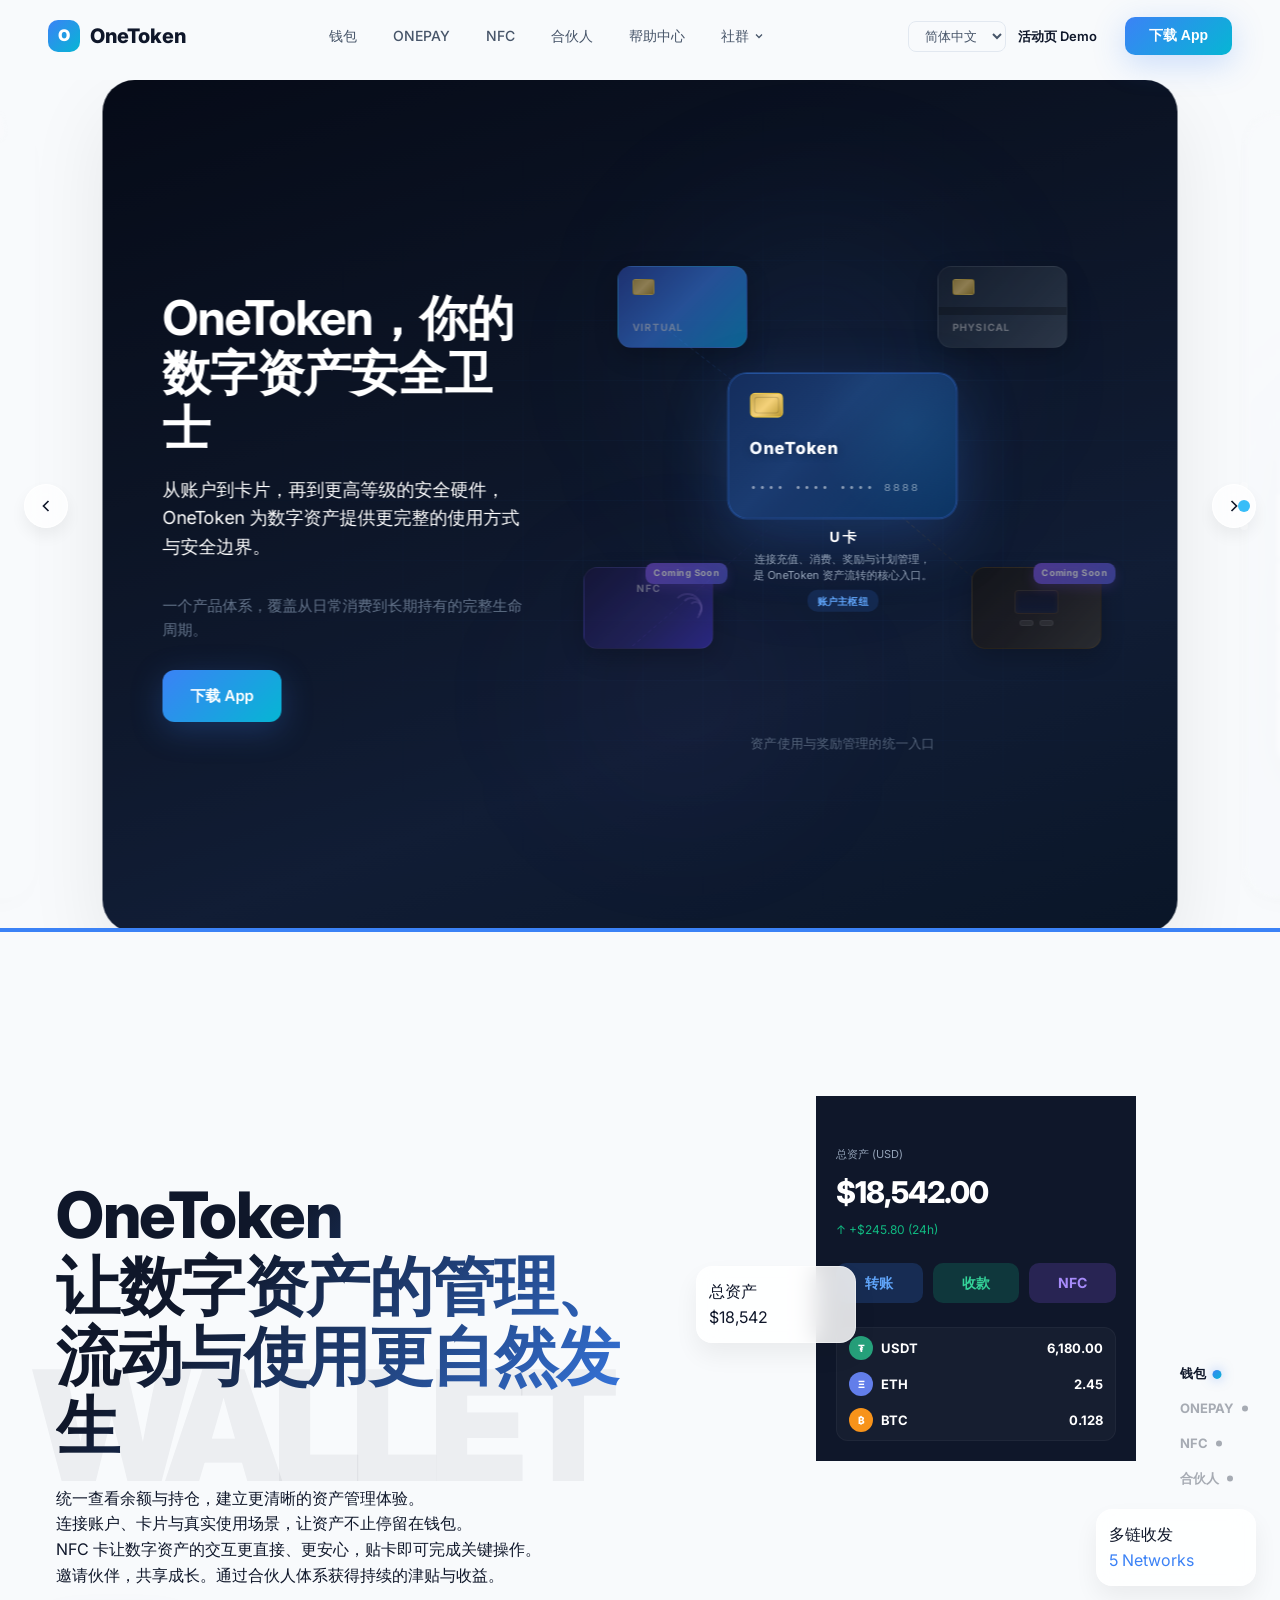
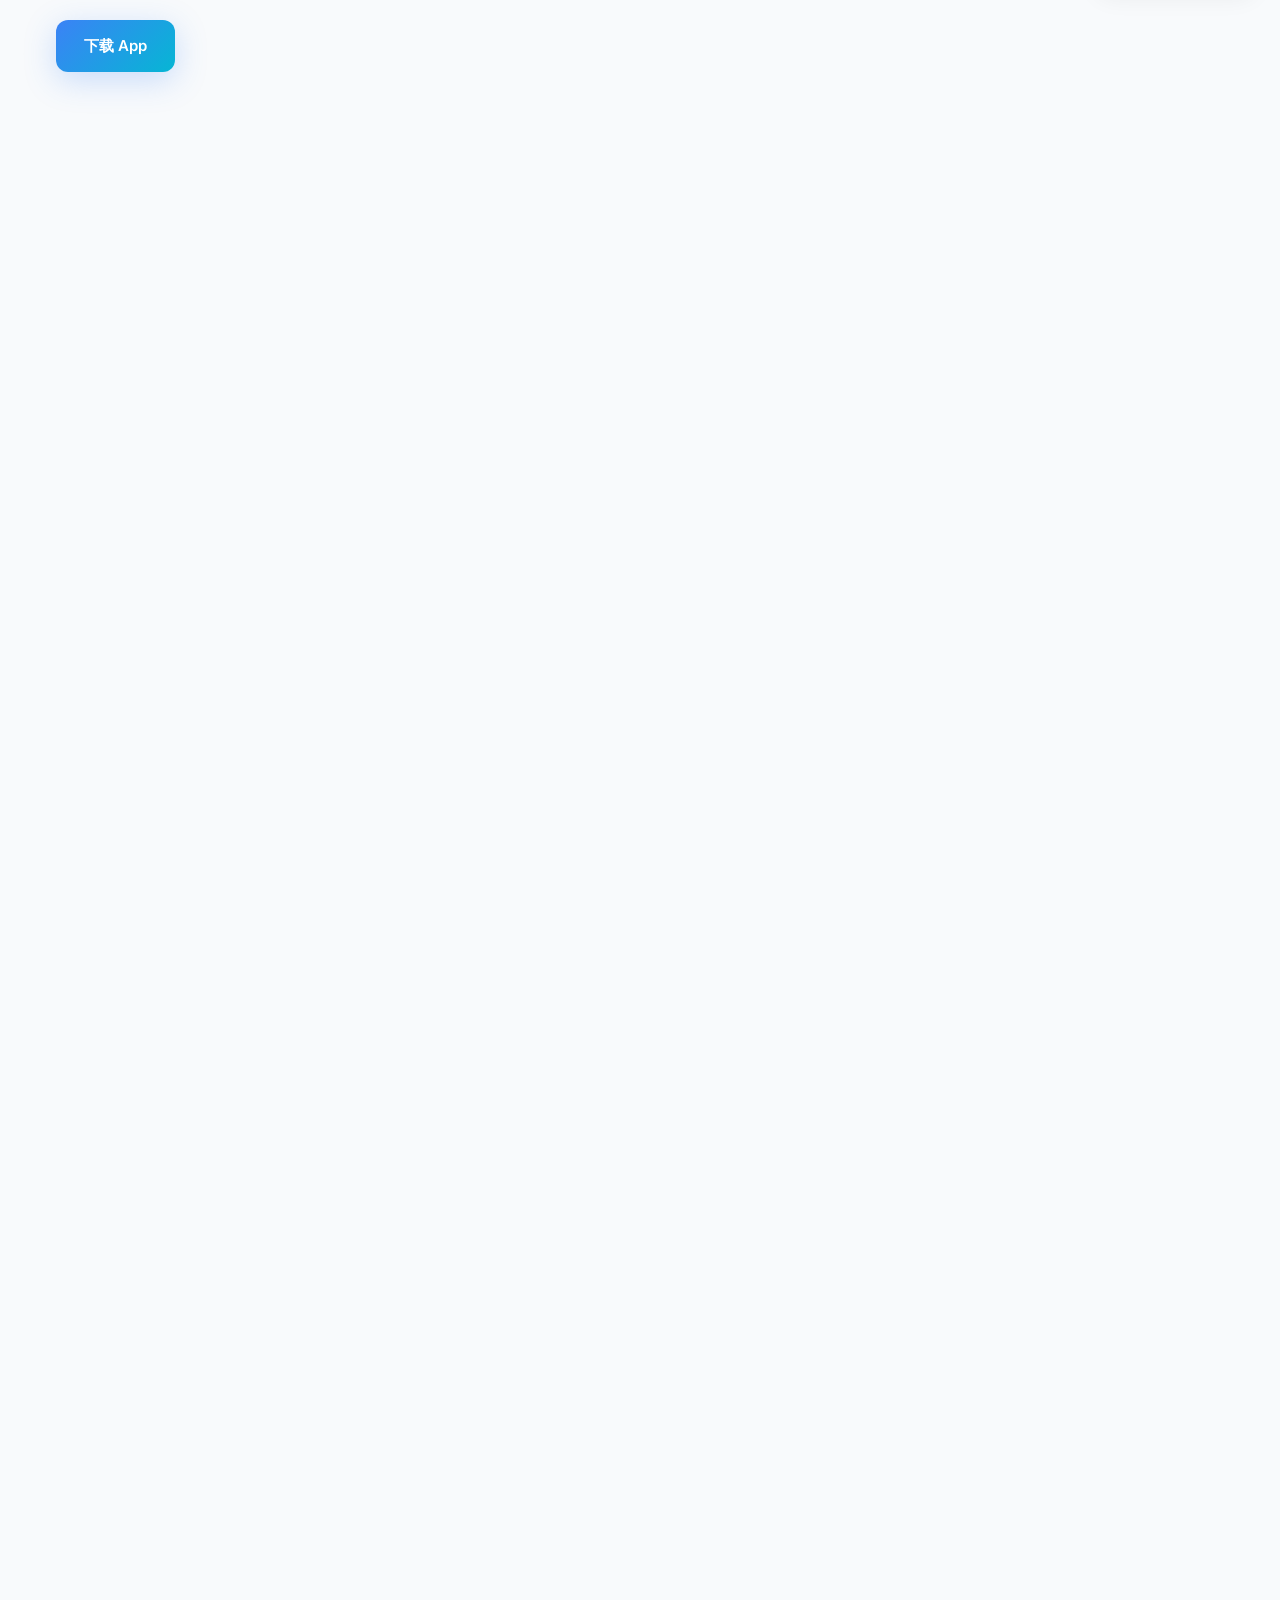
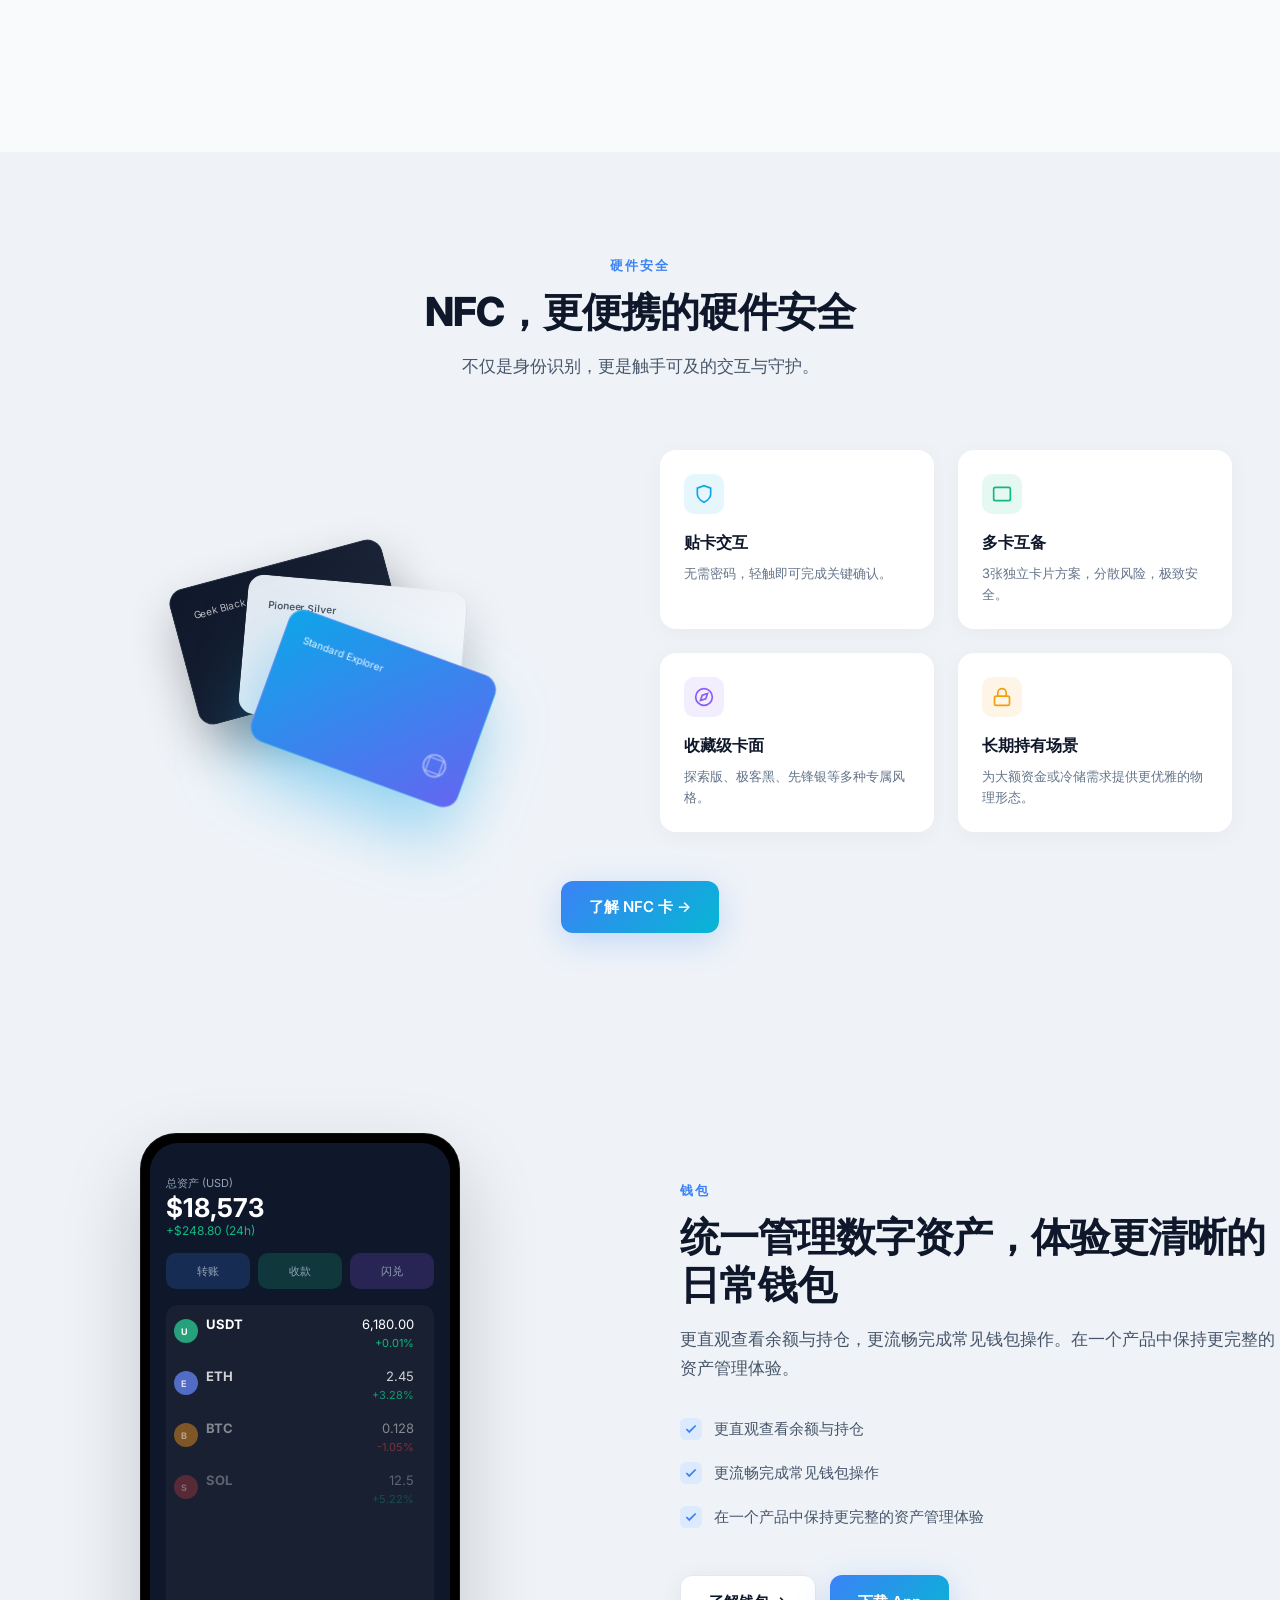
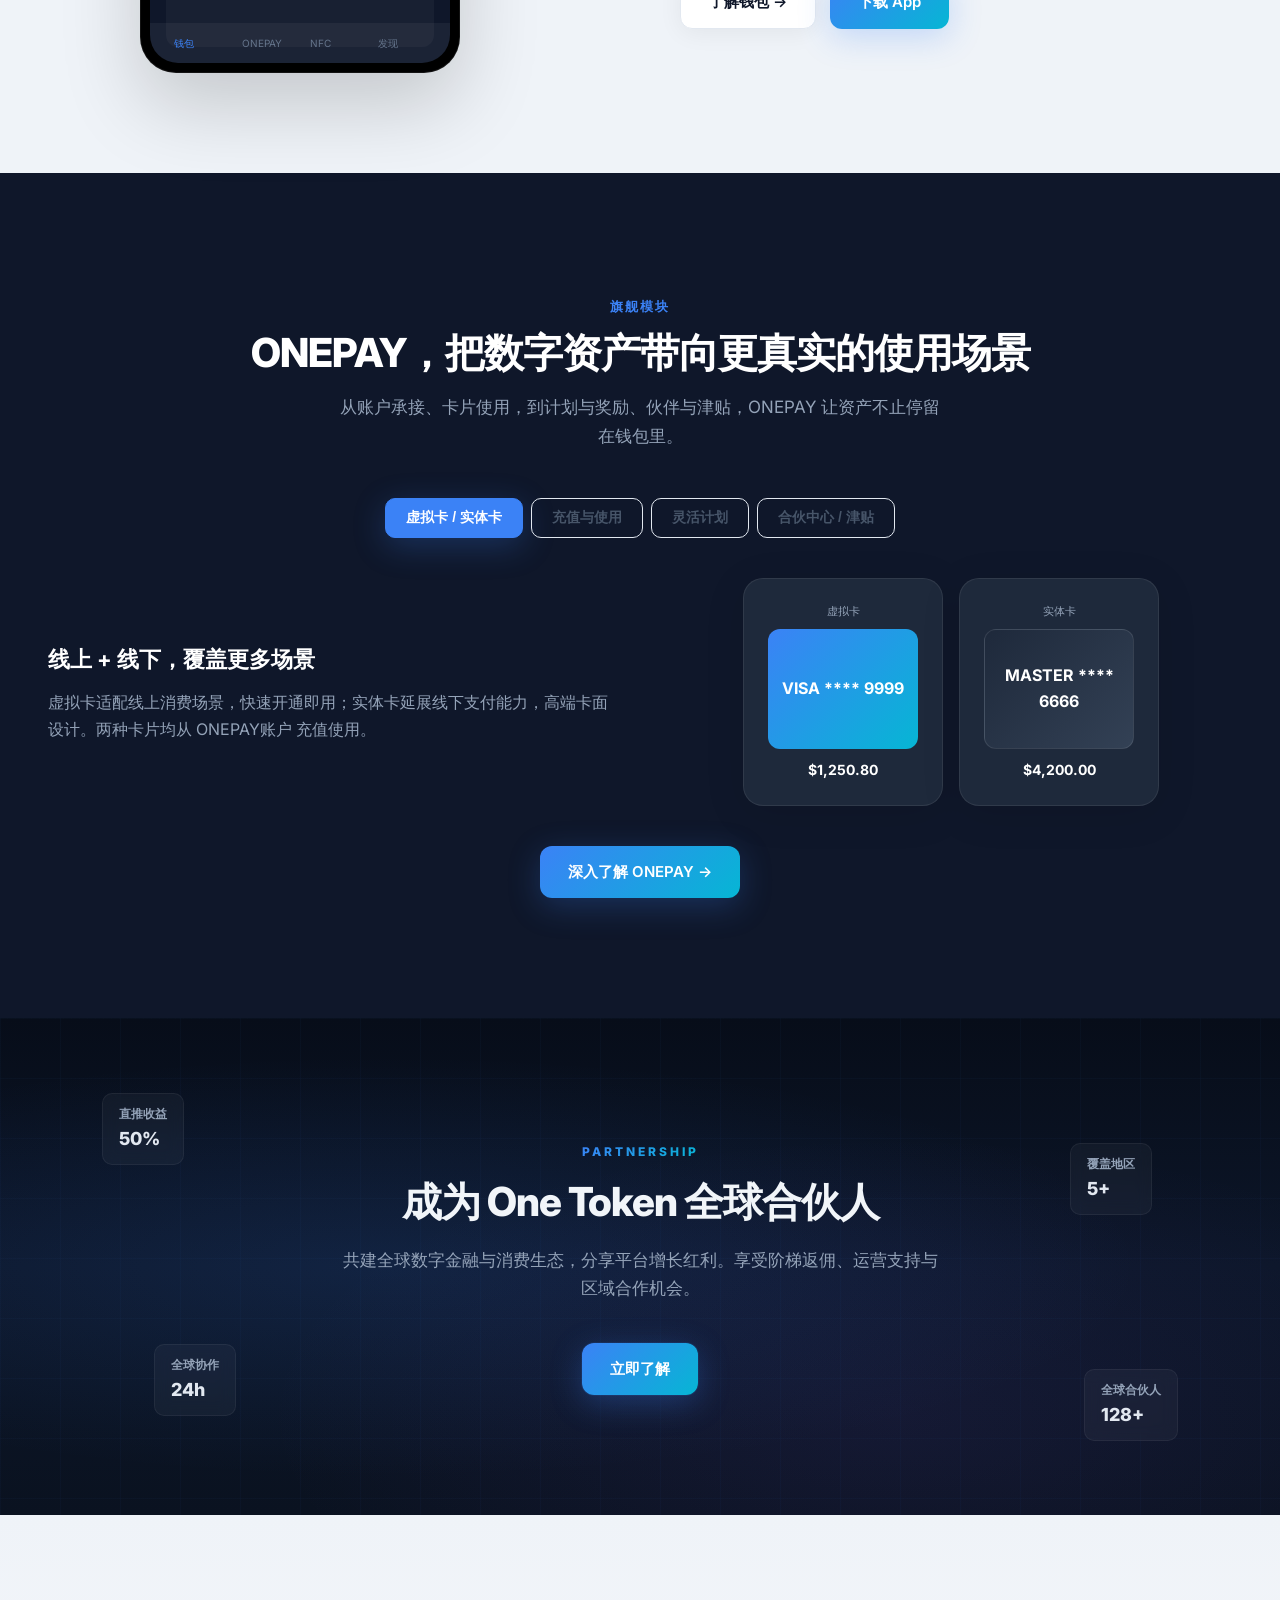
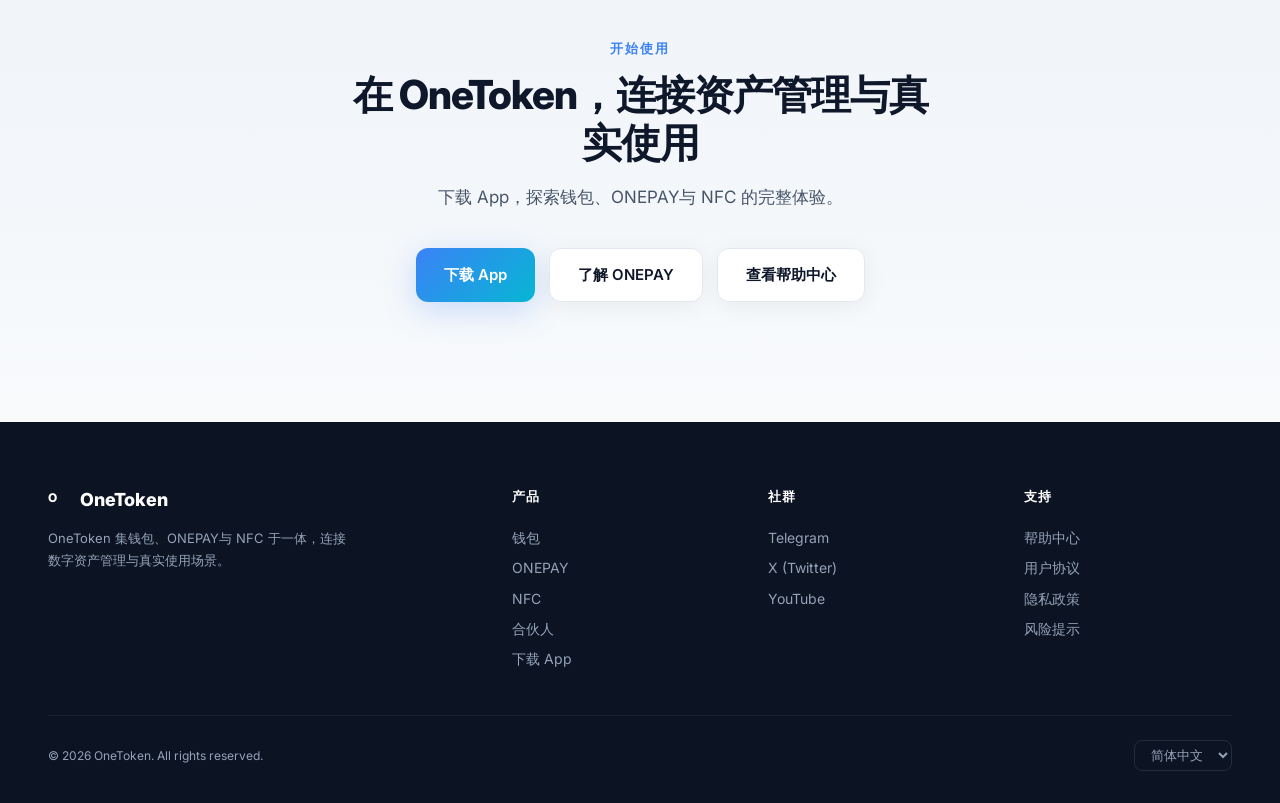
==== commit b2a0aed2: "Update index.html" ====
--- a/index.html
+++ b/index.html
@@ -21,6 +21,7 @@
     <li><a onclick="showPage('wallet')" data-page="wallet">钱包</a></li>
     <li><a onclick="showPage('onepay')" data-page="onepay">ONEPAY</a></li>
     <li><a onclick="showPage('nfc')" data-page="nfc">NFC</a></li>
+    <li><a onclick="showPage('partner')" data-page="partner">合伙人</a></li>
     <li><a onclick="showPage('help')" data-page="help">帮助中心</a></li>
     <li>
       <a>社群 <svg width="12" height="12" viewBox="0 0 24 24" fill="none" stroke="currentColor" stroke-width="2.5"><polyline points="6 9 12 15 18 9"/></svg></a>
--- a/website.css
+++ b/website.css
@@ -3340,3 +3340,675 @@
   .map-stats { flex-direction: column; gap: 12px; }
   .store-layout, .contact-layout { gap: 32px; }
 }
+
+/* ========================================================================
+   REFERRAL CAMPAIGN PAGE — 官网活动落地页 (Pages 6-10)
+   ======================================================================== */
+.rc-page {
+  background: #0A0806;
+  color: #F5F0E6;
+  font-family: 'Inter', -apple-system, sans-serif;
+  min-height: 100vh;
+}
+
+/* App Attempt Bar */
+.rc-app-attempt {
+  position: fixed;
+  top: 0; left: 0; right: 0;
+  z-index: 100;
+  background: rgba(212,175,55,0.12);
+  border-bottom: 1px solid rgba(212,175,55,0.15);
+  padding: 10px 20px;
+  font-size: 13px;
+  color: #E8D48B;
+  display: flex;
+  align-items: center;
+  gap: 8px;
+  justify-content: center;
+  backdrop-filter: blur(8px);
+  transition: opacity 0.4s, transform 0.4s;
+}
+.rc-app-attempt-dot {
+  width: 8px; height: 8px;
+  border-radius: 50%;
+  background: #E8D48B;
+  animation: rcPulse 1s ease-in-out infinite;
+}
+@keyframes rcPulse {
+  0%,100% { opacity: 0.3; }
+  50% { opacity: 1; }
+}
+
+/* Hero */
+.rc-hero {
+  position: relative;
+  display: flex;
+  align-items: center;
+  justify-content: center;
+  padding: 60px 24px 40px;
+  overflow: hidden;
+}
+.rc-hero-bg {
+  position: absolute; inset: 0; z-index: 0;
+  background: linear-gradient(180deg, #111827 0%, #1E293B 50%, #0F172A 100%);
+}
+.rc-hero-glow {
+  position: absolute;
+  width: 400px; height: 400px;
+  border-radius: 50%;
+  filter: blur(100px);
+  opacity: 0.4;
+}
+.rc-hero-glow.g1 {
+  background: rgba(212,175,55,0.15);
+  top: -10%; left: 20%;
+  animation: rcGlow1 8s ease-in-out infinite;
+}
+.rc-hero-glow.g2 {
+  background: rgba(201,169,78,0.1);
+  bottom: -10%; right: 10%;
+  animation: rcGlow2 10s ease-in-out infinite;
+}
+@keyframes rcGlow1 {
+  0%,100% { transform: translate(0,0); }
+  50% { transform: translate(20px, 15px); }
+}
+@keyframes rcGlow2 {
+  0%,100% { transform: translate(0,0); }
+  50% { transform: translate(-15px, -20px); }
+}
+
+.rc-hero-content {
+  position: relative;
+  z-index: 2;
+  max-width: 560px;
+  width: 100%;
+  text-align: center;
+  margin: 0 auto;
+}
+
+/* Invite Banner */
+.rc-invite-banner {
+  display: flex;
+  align-items: flex-start;
+  gap: 10px;
+  padding: 14px 18px;
+  background: rgba(212,175,55,0.08);
+  border: 1px solid rgba(212,175,55,0.15);
+  border-radius: 14px;
+  margin-bottom: 32px;
+  text-align: left;
+}
+.rc-invite-banner-main {
+  font-size: 13px;
+  color: #E8D48B;
+  font-weight: 600;
+}
+.rc-invite-banner-main strong {
+  font-family: monospace;
+  letter-spacing: 1px;
+}
+.rc-invite-banner-sub {
+  font-size: 11px;
+  color: rgba(232,212,139,0.8);
+  margin-top: 3px;
+}
+
+.rc-hero-title {
+  font-size: 32px;
+  font-weight: 900;
+  line-height: 1.3;
+  color: #F5F0E6;
+  margin-bottom: 12px;
+  letter-spacing: -0.5px;
+}
+.rc-hero-subtitle {
+  font-size: 15px;
+  color: rgba(255,255,255,0.7);
+  margin-bottom: 24px;
+  line-height: 1.5;
+}
+
+/* Reward Blocks */
+.rc-rewards {
+  display: flex;
+  gap: 10px;
+  margin-bottom: 32px;
+}
+.rc-reward-block {
+  flex: 1;
+  background: rgba(212,175,55,0.08);
+  border: 1px solid rgba(212,175,55,0.15);
+  border-radius: 16px;
+  padding: 16px 10px;
+  text-align: center;
+}
+.rc-reward-amount {
+  font-size: 28px;
+  font-weight: 900;
+  color: #FDE68A;
+  text-shadow: 0 0 20px rgba(253,230,138,0.2);
+}
+.rc-reward-unit {
+  font-size: 12px;
+  font-weight: 600;
+  margin-left: 2px;
+}
+.rc-reward-cond {
+  font-size: 12px;
+  color: rgba(255,255,255,0.6);
+  margin-top: 4px;
+}
+
+/* CTA Buttons */
+.rc-cta-group {
+  display: flex;
+  flex-direction: column;
+  gap: 12px;
+  margin-bottom: 20px;
+}
+.rc-btn-primary {
+  width: 100%;
+  height: 54px;
+  border: none;
+  border-radius: 14px;
+  background: linear-gradient(135deg, #C9A94E 0%, #E8D48B 100%);
+  color: #0B0F1A;
+  font-size: 16px;
+  font-weight: 700;
+  cursor: pointer;
+  letter-spacing: 0.3px;
+  box-shadow: 0 4px 20px rgba(201,169,78,0.3);
+  display: flex;
+  align-items: center;
+  justify-content: center;
+  gap: 8px;
+  transition: transform 0.2s, box-shadow 0.2s;
+}
+.rc-btn-primary:hover {
+  transform: translateY(-2px);
+  box-shadow: 0 8px 32px rgba(201,169,78,0.4);
+}
+.rc-btn-primary:active {
+  transform: scale(0.98);
+}
+.rc-btn-secondary {
+  width: 100%;
+  height: 48px;
+  border: 1px solid rgba(212,175,55,0.25);
+  border-radius: 12px;
+  background: rgba(212,175,55,0.06);
+  color: #E8D48B;
+  font-size: 14px;
+  font-weight: 600;
+  cursor: pointer;
+  display: flex;
+  align-items: center;
+  justify-content: center;
+  gap: 6px;
+  transition: all 0.2s;
+}
+.rc-btn-secondary:hover {
+  background: rgba(212,175,55,0.1);
+  border-color: rgba(212,175,55,0.35);
+}
+
+.rc-hero-note {
+  font-size: 12px;
+  color: rgba(255,255,255,0.5);
+  line-height: 1.5;
+}
+
+/* Sections */
+.rc-section {
+  padding: 50px 24px;
+  background: #0F172A;
+  position: relative;
+}
+.rc-section-dark {
+  background: #111827;
+}
+.rc-section-inner {
+  max-width: 560px;
+  margin: 0 auto;
+}
+.rc-section-title {
+  font-size: 22px;
+  font-weight: 800;
+  color: #F5F0E6;
+  margin-bottom: 28px;
+  text-align: center;
+}
+
+/* Features */
+.rc-features {
+  display: flex;
+  flex-direction: column;
+  gap: 16px;
+}
+.rc-feature {
+  display: flex;
+  align-items: flex-start;
+  gap: 14px;
+  padding: 18px;
+  background: rgba(255,255,255,0.06);
+  border: 1px solid rgba(255,255,255,0.1);
+  border-radius: 16px;
+  transition: all 0.3s;
+}
+.rc-feature:hover {
+  background: rgba(255,255,255,0.05);
+  border-color: rgba(255,255,255,0.1);
+  transform: translateX(4px);
+}
+.rc-feature-icon {
+  width: 42px; height: 42px;
+  border-radius: 12px;
+  display: flex; align-items: center; justify-content: center;
+  flex-shrink: 0;
+}
+.rc-feature-title {
+  font-size: 15px;
+  font-weight: 700;
+  color: #F5F0E6;
+  margin-bottom: 4px;
+}
+.rc-feature-desc {
+  font-size: 13px;
+  color: rgba(255,255,255,0.65);
+  line-height: 1.5;
+}
+
+/* Flow Steps */
+.rc-flow {
+  display: flex;
+  flex-direction: column;
+  align-items: center;
+  gap: 0;
+}
+.rc-flow-step {
+  display: flex;
+  align-items: center;
+  gap: 14px;
+  width: 100%;
+  max-width: 300px;
+  padding: 14px 0;
+}
+.rc-flow-num {
+  width: 36px; height: 36px;
+  border-radius: 50%;
+  background: rgba(212,175,55,0.1);
+  border: 1px solid rgba(212,175,55,0.2);
+  color: #E8D48B;
+  font-size: 14px;
+  font-weight: 800;
+  display: flex;
+  align-items: center;
+  justify-content: center;
+  flex-shrink: 0;
+}
+.rc-flow-num-done {
+  background: rgba(16,185,129,0.15);
+  border-color: rgba(16,185,129,0.3);
+  color: #10B981;
+}
+.rc-flow-text {
+  font-size: 15px;
+  color: rgba(255,255,255,0.85);
+  font-weight: 500;
+}
+.rc-flow-line {
+  width: 1px;
+  height: 20px;
+  background: rgba(212,175,55,0.15);
+  margin-left: 18px;
+}
+
+/* Footer */
+.rc-footer {
+  padding: 40px 24px;
+  text-align: center;
+  font-size: 12px;
+  color: rgba(255,255,255,0.2);
+  border-top: 1px solid rgba(255,255,255,0.04);
+}
+
+/* Page 7: Register Drawer */
+.rc-register-overlay {
+  position: fixed;
+  inset: 0;
+  z-index: 1000;
+  background: rgba(0,0,0,0.6);
+  backdrop-filter: blur(6px);
+  opacity: 0;
+  pointer-events: none;
+  transition: opacity 0.3s;
+}
+.rc-register-overlay.active {
+  opacity: 1;
+  pointer-events: auto;
+}
+.rc-register-panel {
+  position: absolute;
+  bottom: 0; left: 50%;
+  width: 100%;
+  max-width: 460px;
+  max-height: 90vh;
+  background: #0F0D0A;
+  border: 1px solid rgba(212,175,55,0.15);
+  border-bottom: none;
+  border-radius: 24px 24px 0 0;
+  overflow-y: auto;
+  transform: translate(-50%, 100%);
+  transition: transform 0.35s cubic-bezier(0.32,0.72,0,1);
+}
+.rc-register-overlay.active .rc-register-panel {
+  transform: translate(-50%, 0);
+}
+.rc-register-header {
+  display: flex;
+  justify-content: space-between;
+  align-items: center;
+  padding: 24px 24px 0;
+}
+.rc-register-title {
+  font-size: 18px;
+  font-weight: 800;
+  color: #F5F0E6;
+}
+.rc-register-close {
+  background: none;
+  border: none;
+  color: rgba(255,255,255,0.4);
+  cursor: pointer;
+  padding: 4px;
+}
+.rc-register-body {
+  padding: 24px;
+}
+.rc-form-group {
+  margin-bottom: 20px;
+}
+.rc-form-label {
+  display: flex;
+  align-items: center;
+  gap: 8px;
+  font-size: 13px;
+  font-weight: 600;
+  color: rgba(255,255,255,0.6);
+  margin-bottom: 8px;
+}
+.rc-form-tag {
+  font-size: 10px;
+  padding: 2px 8px;
+  border-radius: 6px;
+  background: rgba(16,185,129,0.12);
+  color: #10B981;
+  font-weight: 600;
+}
+.rc-invite-note {
+  font-size: 11px;
+  color: rgba(232,212,139,0.5);
+  margin-bottom: 8px;
+}
+.rc-form-input {
+  width: 100%;
+  padding: 14px 16px;
+  border-radius: 12px;
+  background: rgba(255,255,255,0.05);
+  border: 1px solid rgba(255,255,255,0.1);
+  color: #F5F0E6;
+  font-size: 14px;
+  font-family: 'Inter', sans-serif;
+  outline: none;
+  transition: all 0.3s;
+  box-sizing: border-box;
+}
+.rc-form-input:focus {
+  border-color: rgba(212,175,55,0.4);
+  box-shadow: 0 0 0 4px rgba(212,175,55,0.08);
+}
+.rc-form-input::placeholder {
+  color: rgba(255,255,255,0.2);
+}
+.rc-form-readonly {
+  background: rgba(212,175,55,0.06);
+  border-color: rgba(212,175,55,0.15);
+  color: #E8D48B;
+  font-family: monospace;
+  font-weight: 700;
+  letter-spacing: 2px;
+}
+.rc-register-footer {
+  text-align: center;
+  margin-top: 20px;
+  font-size: 13px;
+  color: rgba(255,255,255,0.35);
+}
+
+/* Page 8: Success State */
+.rc-success-content {
+  padding: 60px 24px;
+  text-align: center;
+  display: flex;
+  flex-direction: column;
+  align-items: center;
+}
+.rc-success-icon {
+  margin-bottom: 24px;
+}
+.rc-success-title {
+  font-size: 20px;
+  font-weight: 800;
+  color: #F5F0E6;
+  margin-bottom: 10px;
+}
+.rc-success-desc {
+  font-size: 13px;
+  color: rgba(255,255,255,0.45);
+  margin-bottom: 32px;
+  line-height: 1.5;
+}
+.rc-success-actions {
+  display: flex;
+  flex-direction: column;
+  gap: 12px;
+  width: 100%;
+  max-width: 300px;
+}
+
+/* Page 9: Ended State */
+.rc-ended-icon {
+  margin-bottom: 24px;
+  opacity: 0.5;
+}
+
+/* Page 10: Error Modal */
+.rc-error-overlay {
+  position: fixed;
+  inset: 0;
+  z-index: 1010;
+  background: rgba(0,0,0,0.7);
+  backdrop-filter: blur(6px);
+  display: flex;
+  align-items: center;
+  justify-content: center;
+  opacity: 0;
+  pointer-events: none;
+  transition: opacity 0.3s;
+}
+.rc-error-overlay.active {
+  opacity: 1;
+  pointer-events: auto;
+}
+.rc-error-card {
+  width: 88%;
+  max-width: 340px;
+  background: #0F0D0A;
+  border: 1px solid rgba(255,255,255,0.1);
+  border-radius: 24px;
+  padding: 40px 28px;
+  text-align: center;
+  box-shadow: 0 24px 60px rgba(0,0,0,0.5);
+  transform: scale(0.9);
+  transition: transform 0.3s cubic-bezier(0.34,1.56,0.64,1);
+}
+.rc-error-overlay.active .rc-error-card {
+  transform: scale(1);
+}
+.rc-error-icon {
+  margin-bottom: 16px;
+}
+.rc-error-title {
+  font-size: 18px;
+  font-weight: 700;
+  color: #F5F0E6;
+  margin-bottom: 8px;
+}
+.rc-error-desc {
+  font-size: 13px;
+  color: rgba(255,255,255,0.45);
+  margin-bottom: 28px;
+}
+
+/* Responsive */
+@media (max-width: 640px) {
+  .rc-hero { padding: 60px 16px 40px; }
+  .rc-hero-title { font-size: 26px; }
+  .rc-reward-amount { font-size: 22px; }
+  .rc-section { padding: 60px 16px; }
+}
+
+/* ========== V2 NFC PAGE STYLES ========== */
+
+/* Screen 1: Hero */
+.nfc-hero {
+  min-height: 100vh;
+  display: flex; align-items: center; justify-content: center;
+  background: var(--bg-dark); color: #fff; position: relative; overflow: hidden;
+  padding: 120px 48px;
+}
+.nfc-hero-inner {
+  display: flex; align-items: center; justify-content: space-between; gap: 60px;
+  max-width: 1200px; width: 100%; position: relative; z-index: 2;
+}
+.nfc-hero-content { flex: 1; max-width: 500px; }
+.nfc-hero-content h1 { font-size: 48px; font-weight: 800; line-height: 1.1; margin-bottom: 24px; letter-spacing: -1px; }
+.nfc-hero-content p { font-size: 18px; color: var(--text-muted); line-height: 1.6; margin-bottom: 40px; }
+.nfc-hero-visual { flex: 1; display: flex; justify-content: center; position: relative; height: 500px; perspective: 1200px; align-items: center; }
+.nfc-card-stack { position: relative; width: 340px; height: 214px; transform-style: preserve-3d; animation: floatStack 6s ease-in-out infinite; }
+@keyframes floatStack { 0%,100% { transform: translateY(0) rotateX(15deg) rotateY(-15deg); } 50% { transform: translateY(-20px) rotateX(12deg) rotateY(-12deg); } }
+.nfc-c-base { position: absolute; inset: 0; border-radius: 16px; border: 1px solid rgba(255,255,255,0.1); box-shadow: 0 40px 80px rgba(0,0,0,0.5); }
+.nfc-c-back2 { transform: translateZ(-80px) translateX(40px) translateY(-20px); background: linear-gradient(135deg, #1E293B, #0F172A); opacity: 0.6; }
+.nfc-c-back1 { transform: translateZ(-40px) translateX(20px) translateY(-10px); background: linear-gradient(135deg, #334155, #1E293B); opacity: 0.8; }
+.nfc-c-main {
+  transform: translateZ(0); background: linear-gradient(135deg, #10B981, #06B6D4);
+  display: flex; align-items: center; justify-content: center; position: relative; overflow: hidden;
+}
+.nfc-c-chip { width: 44px; height: 32px; border-radius: 6px; border: 1px solid rgba(255,255,255,0.4); background: rgba(255,255,255,0.1); position: absolute; left: 32px; top: 50%; transform: translateY(-50%); }
+.nfc-c-ripples { position: absolute; inset: 0; background: repeating-radial-gradient(circle at 80% 50%, rgba(255,255,255,0.1) 0, rgba(255,255,255,0) 20px); opacity: 0.5; }
+
+/* Screen 2: Security Core */
+.nfc-sec-scene { background: #000; padding: 120px 48px; color: #fff; text-align: center; position: relative; overflow: hidden; }
+.nfc-sec-layout { max-width: 1000px; margin: 80px auto 0; position: relative; height: 500px; display: flex; align-items: center; justify-content: center; }
+.nfc-sec-chip {
+  width: 140px; height: 140px; border-radius: 24px; background: #0F172A;
+  border: 2px solid rgba(59,130,246,0.5); box-shadow: 0 0 60px rgba(59,130,246,0.3), inset 0 0 20px rgba(59,130,246,0.2);
+  display: flex; align-items: center; justify-content: center; font-size: 12px; font-weight: 700; color: #60A5FA;
+  text-align: center; position: relative; z-index: 10;
+}
+.nfc-sec-feat { position: absolute; width: 280px; text-align: left; background: rgba(255,255,255,0.03); border: 1px solid rgba(255,255,255,0.08); padding: 24px; border-radius: 16px; backdrop-filter: blur(10px); }
+.nfc-sec-feat h4 { font-size: 16px; margin-bottom: 8px; color: #fff; }
+.nfc-sec-feat p { font-size: 13px; color: var(--text-muted); line-height: 1.5; }
+.feat-tl { top: 0; left: 0; }
+.feat-tr { top: 0; right: 0; }
+.feat-bl { bottom: 0; left: 0; }
+.feat-br { bottom: 0; right: 0; }
+.nfc-sec-lines svg { position: absolute; inset: 0; width: 100%; height: 100%; z-index: 1; opacity: 0.3; pointer-events: none; }
+
+/* Screen 3: Durability */
+.nfc-durability { padding: 120px 48px; background: var(--bg-primary); }
+.durability-layout { display: flex; max-width: 1200px; margin: 0 auto; gap: 80px; align-items: center; }
+.durability-visual { flex: 1; height: 500px; background: #E2E8F0; border-radius: 32px; position: relative; overflow: hidden; display: flex; align-items: center; justify-content: center; }
+.d-card-mock { width: 280px; height: 180px; background: linear-gradient(110deg, #1E293B, #0F172A); border-radius: 16px; border: 1px solid rgba(255,255,255,0.2); position: relative; overflow: hidden; transform: rotate(-10deg) scale(1.2); box-shadow: 0 32px 64px rgba(0,0,0,0.2); }
+.d-card-sheen { position: absolute; inset: 0; background: linear-gradient(105deg, transparent 20%, rgba(255,255,255,0.2) 25%, transparent 30%); animation: sheenSweep 4s infinite; }
+@keyframes sheenSweep { 0% { transform: translateX(-100%); } 100% { transform: translateX(200%); } }
+.durability-content { flex: 1; }
+.d-list { list-style: none; margin-top: 40px; display: flex; flex-direction: column; gap: 24px; }
+.d-list li { display: flex; gap: 16px; align-items: flex-start; }
+.d-icon { width: 32px; height: 32px; border-radius: 8px; background: var(--accent-light); color: var(--accent); display: flex; align-items: center; justify-content: center; flex-shrink: 0; }
+.d-text h4 { font-size: 16px; font-weight: 700; margin-bottom: 4px; }
+.d-text p { font-size: 14px; color: var(--text-secondary); line-height: 1.5; }
+
+/* Screen 4: Scrollytelling */
+.nfc-scrolly { position: relative; background: #fff; border-top: 1px solid var(--border); }
+.nfc-scrolly-inner { display: flex; max-width: 1200px; margin: 0 auto; padding: 0 48px; }
+.nfc-scroll-text { flex: 1; padding: 50vh 0; }
+.nfc-step { height: 100vh; display: flex; flex-direction: column; justify-content: center; padding-right: 40px; opacity: 0.3; transition: opacity 0.4s; }
+.nfc-step.active { opacity: 1; }
+.nfc-step h3 { font-size: 32px; font-weight: 800; margin-bottom: 16px; }
+.nfc-step p { font-size: 18px; color: var(--text-secondary); line-height: 1.6; }
+.nfc-scroll-visual { flex: 1; position: relative; }
+.nfc-sticky-box { position: sticky; top: 0; height: 100vh; display: flex; align-items: center; justify-content: center; overflow: hidden; }
+.nfc-anim-stage { width: 400px; height: 500px; position: relative; perspective: 1000px; }
+.nfc-s-phone { width: 220px; height: 460px; background: #0F172A; border-radius: 32px; border: 8px solid #E2E8F0; position: absolute; left: 50%; top: 50%; transform: translate(-50%, -50%); transition: all 0.8s cubic-bezier(0.4,0,0.2,1); z-index: 2; display: flex; flex-direction: column; align-items: center; justify-content: center; color: #fff; text-align: center; box-shadow: 0 24px 48px rgba(0,0,0,0.1); }
+.nfc-s-msg { font-weight: 700; font-size: 18px; transition: opacity 0.3s; }
+.nfc-s-card { width: 160px; height: 100px; border-radius: 12px; position: absolute; left: 50%; top: 50%; transform: translate(-50%, -50%); transition: all 0.8s cubic-bezier(0.4,0,0.2,1); opacity: 0; box-shadow: 0 16px 32px rgba(0,0,0,0.2); }
+.nfc-s-card1 { background: linear-gradient(135deg, #10B981, #06B6D4); }
+.nfc-s-card2 { background: linear-gradient(135deg, #8B5CF6, #6366F1); }
+.nfc-s-card3 { background: linear-gradient(135deg, #F59E0B, #EF4444); }
+
+/* Animation States based on Steps */
+.step-state-1 .nfc-s-phone { transform: translate(-80%, -50%); }
+.step-state-1 .nfc-s-card1 { opacity: 1; transform: translate(20%, -50%) rotate(15deg); z-index: 3; }
+
+.step-state-2 .nfc-s-phone { transform: translate(-80%, -50%); }
+.step-state-2 .nfc-s-card1 { opacity: 1; transform: translate(-10%, -50%) rotate(-5deg); z-index: 1; filter: blur(2px); }
+.step-state-2 .nfc-s-card2 { opacity: 1; transform: translate(40%, -40%) rotate(20deg); z-index: 3; }
+
+.step-state-3 .nfc-s-phone { transform: translate(-80%, -50%); }
+.step-state-3 .nfc-s-card1 { opacity: 1; transform: translate(-20%, -40%) rotate(-10deg); z-index: 1; filter: blur(4px); }
+.step-state-3 .nfc-s-card2 { opacity: 1; transform: translate(-10%, -60%) rotate(-5deg); z-index: 1; filter: blur(2px); }
+.step-state-3 .nfc-s-card3 { opacity: 1; transform: translate(30%, -30%) rotate(15deg); z-index: 3; }
+
+.step-state-4 .nfc-s-phone { transform: translate(-50%, -50%); }
+.step-state-4 .nfc-s-card1 { opacity: 1; transform: translate(-50%, -20%) rotate(0deg); z-index: 3; }
+.step-state-4 .nfc-s-card2 { opacity: 1; transform: translate(-45%, -15%) rotate(5deg); z-index: 2; }
+.step-state-4 .nfc-s-card3 { opacity: 1; transform: translate(-40%, -10%) rotate(10deg); z-index: 1; }
+
+/* Screen 5: Sets */
+.nfc-sets { padding: 120px 48px; background: #0F172A; color: #fff; border-top: 1px solid rgba(255,255,255,0.1); }
+.sets-layout { display: flex; max-width: 1200px; margin: 0 auto; gap: 80px; align-items: center; }
+.sets-visual { flex: 1; }
+.sets-display { height: 340px; position: relative; perspective: 1000px; display: flex; align-items: center; justify-content: center; margin-bottom: 40px; }
+.set-c { width: 260px; height: 164px; border-radius: 14px; position: absolute; transition: background 0.5s ease; border: 1px solid rgba(255,255,255,0.1); box-shadow: 0 32px 64px rgba(0,0,0,0.4); }
+.set-c-back2 { transform: translateY(-20px) rotate(10deg) scale(0.9); z-index: 1; }
+.set-c-back1 { transform: translateY(-10px) rotate(-5deg) scale(0.95); z-index: 2; }
+.set-c-main { transform: translateY(10px) rotate(0deg); z-index: 3; }
+
+/* Theme Colors */
+.theme-dark .set-c { background: linear-gradient(135deg, #1E293B, #020617); }
+.theme-silver .set-c { background: linear-gradient(135deg, #F8FAFC, #94A3B8); }
+.theme-blue .set-c { background: linear-gradient(135deg, #0EA5E9, #1E3A8A); }
+.theme-explore .set-c { background: linear-gradient(135deg, #10B981, #06B6D4); }
+
+.sets-thumbs { display: flex; gap: 12px; justify-content: center; flex-wrap: wrap; }
+.thumb-btn { padding: 8px 16px; border-radius: 8px; border: 2px solid transparent; font-size: 13px; font-weight: 600; cursor: pointer; color: #fff; transition: var(--transition); opacity: 0.6; }
+.thumb-btn.active { opacity: 1; border-color: #fff; transform: scale(1.05); }
+.thumb-btn.silver { color: #000; }
+
+.sets-content { flex: 1; }
+.sets-pricing { background: rgba(255,255,255,0.05); border: 1px solid rgba(255,255,255,0.1); border-radius: 16px; padding: 32px; margin-top: 40px; }
+.sets-pricing h4 { font-size: 20px; font-weight: 700; margin-bottom: 4px; color: #fff; }
+.sets-pricing .sub { font-size: 13px; color: var(--text-muted); margin-bottom: 24px; }
+.sets-pricing .price { font-size: 32px; font-weight: 800; color: #10B981; }
+
+@media (max-width: 1024px) {
+  .nfc-hero-inner, .durability-layout, .nfc-scrolly-inner, .sets-layout { flex-direction: column; text-align: center; }
+  .nfc-scroll-text { padding: 10vh 0; }
+  .nfc-step { height: 50vh; padding-right: 0; }
+  .feat-tl, .feat-tr, .feat-bl, .feat-br { position: static; width: 100%; margin-bottom: 16px; }
+  .nfc-sec-layout { height: auto; flex-direction: column; gap: 32px; }
+  .nfc-anim-stage { width: 100%; }
+}
+
